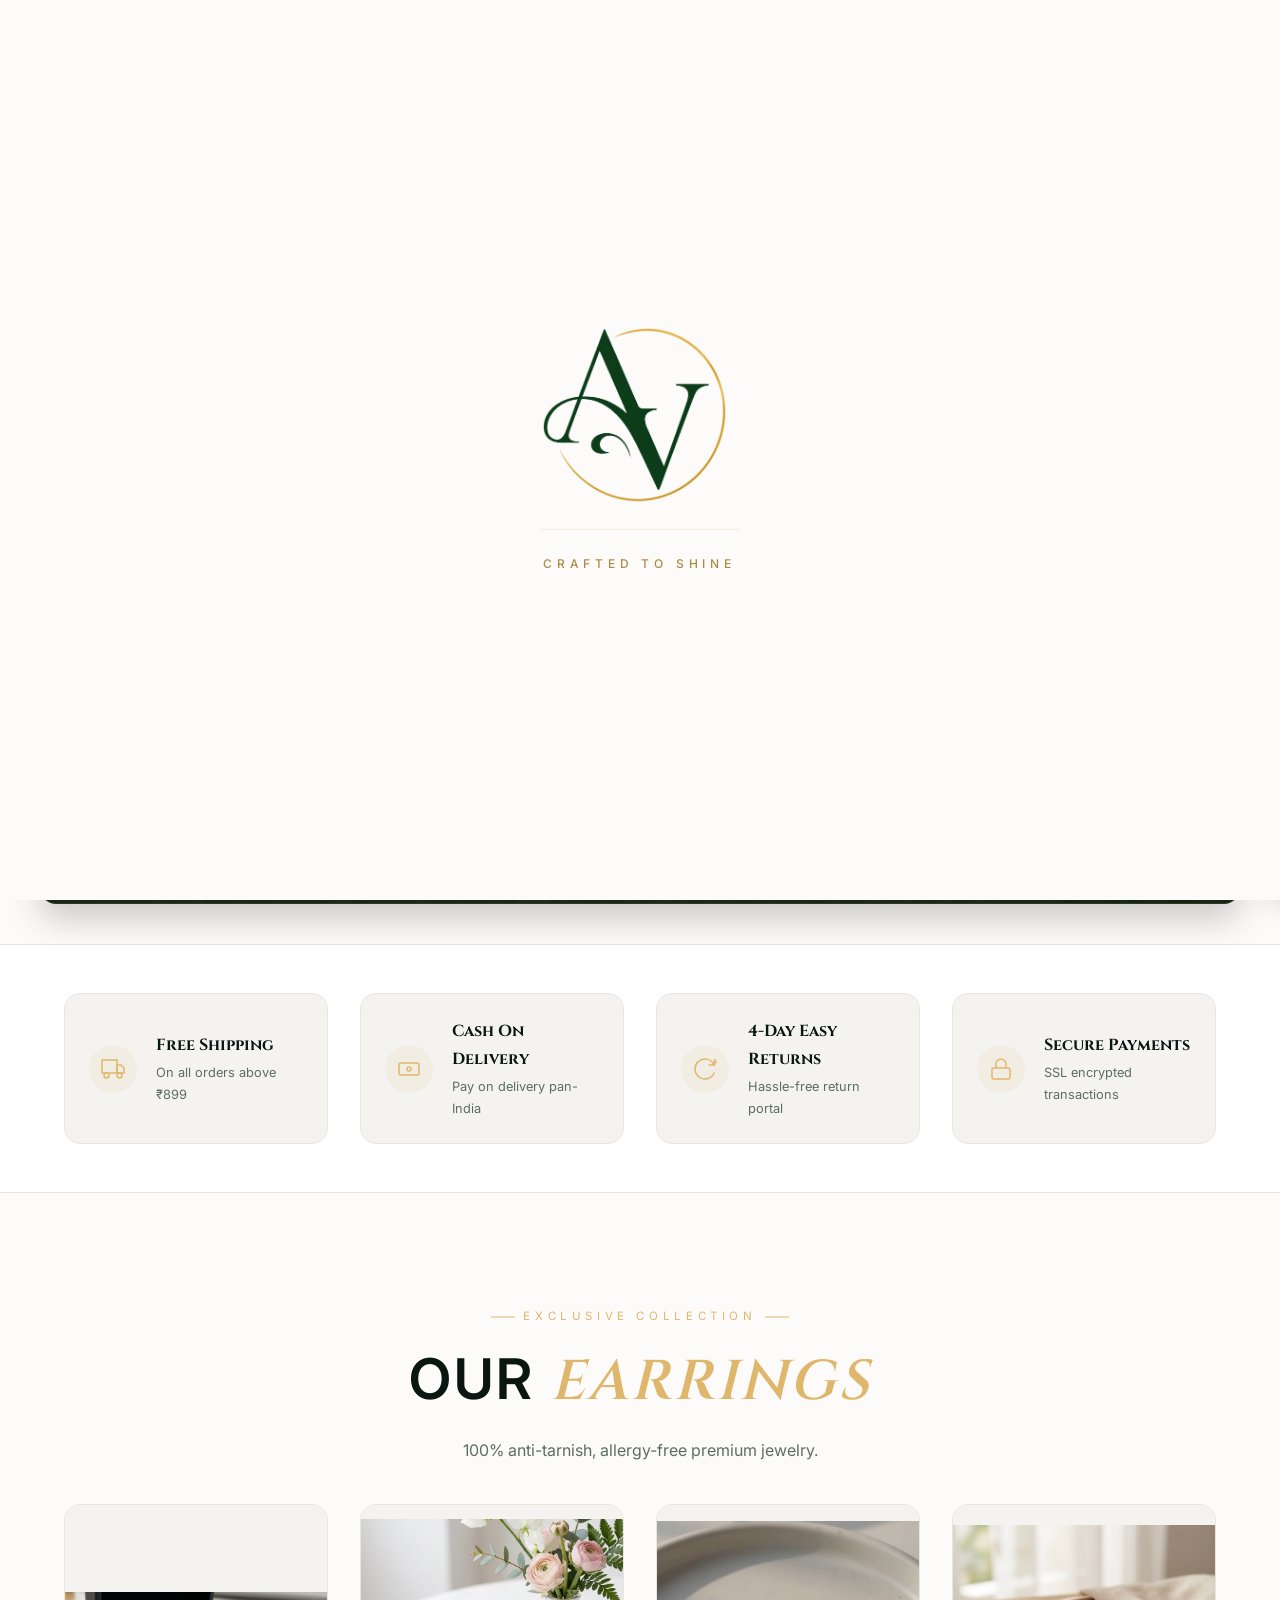
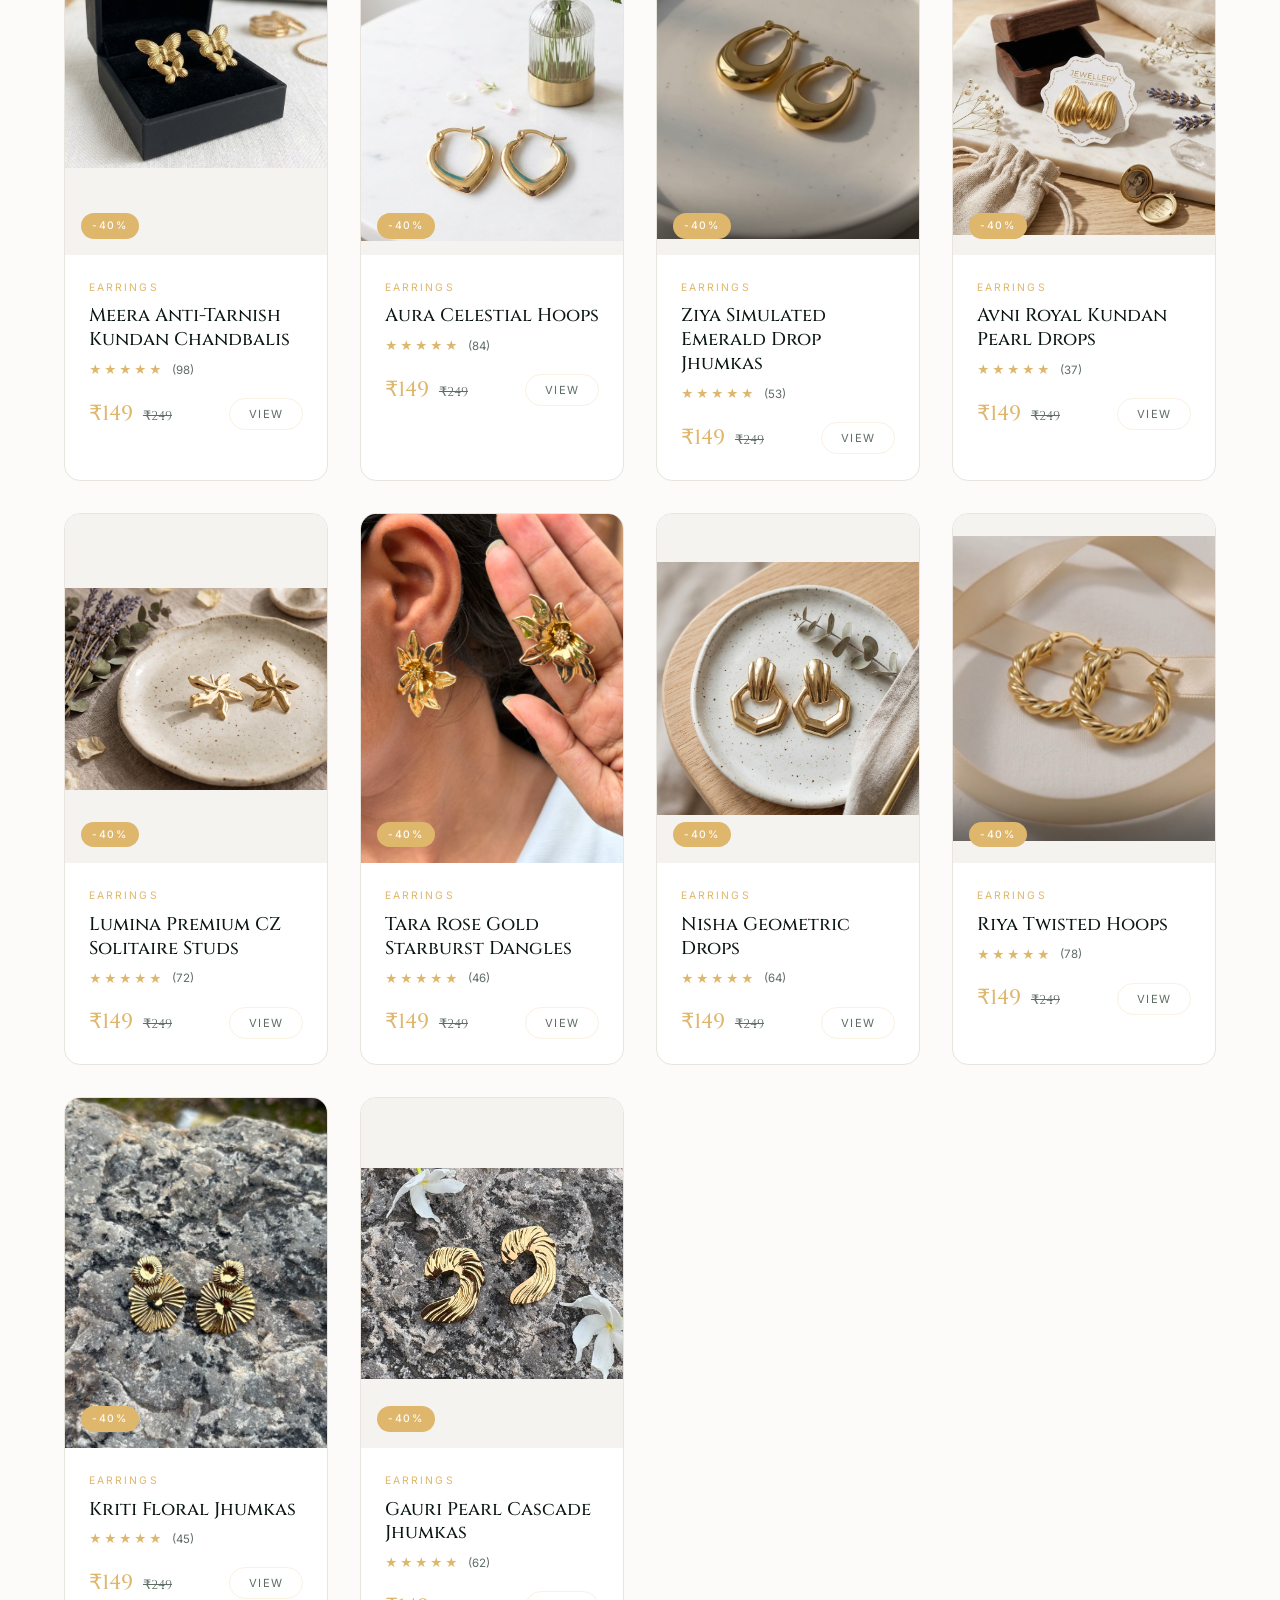
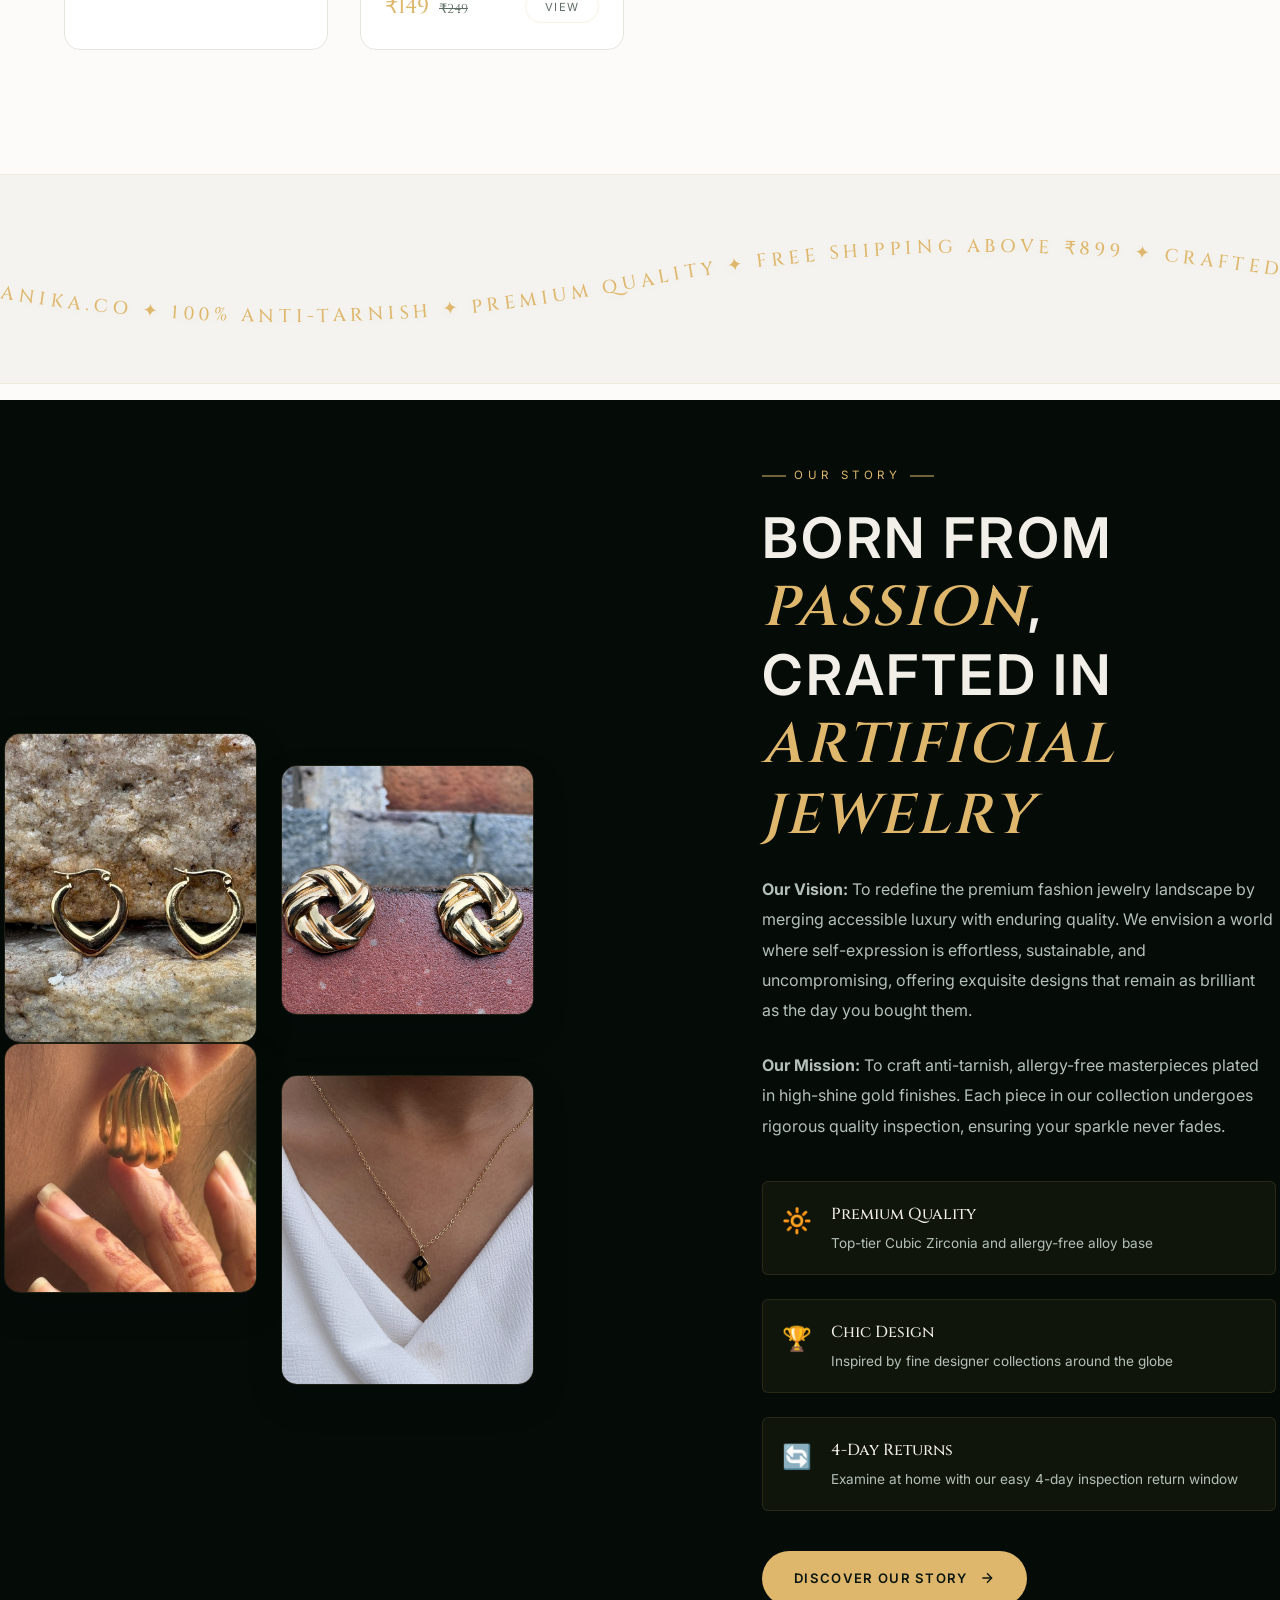
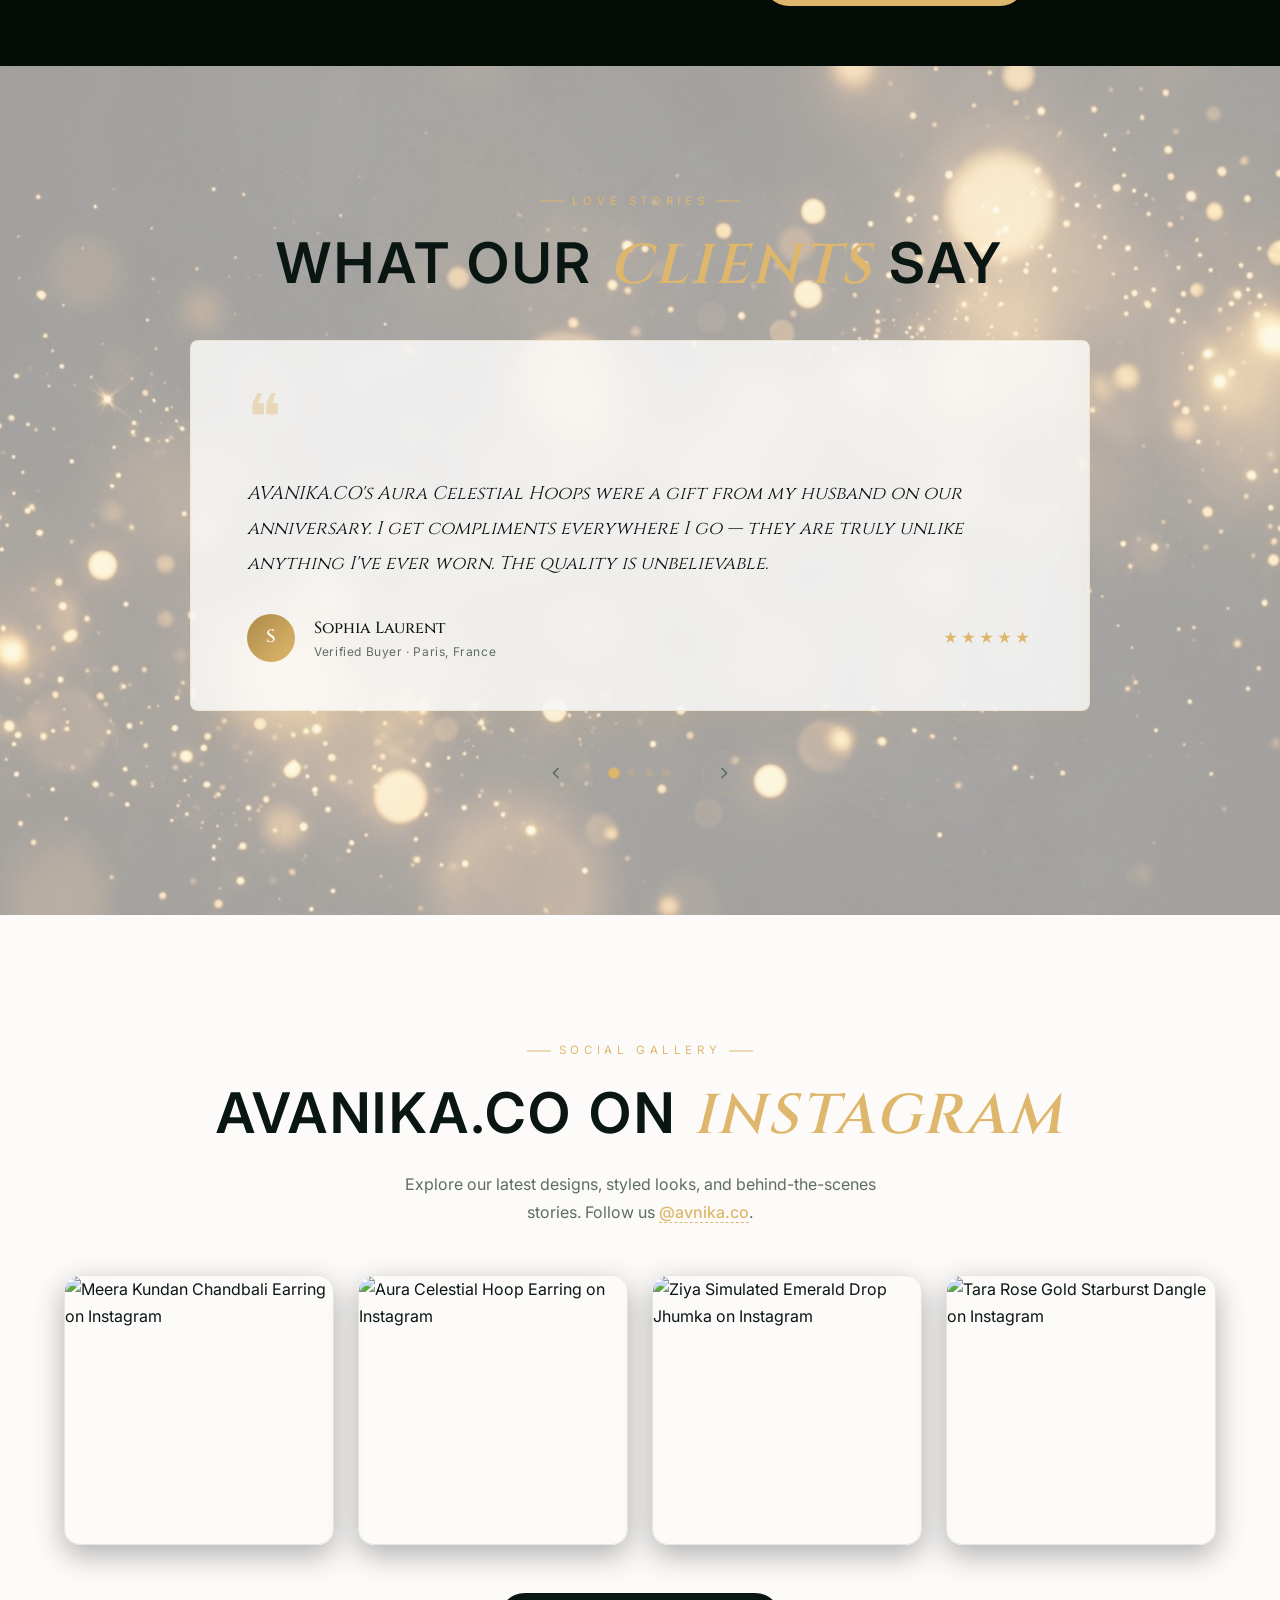
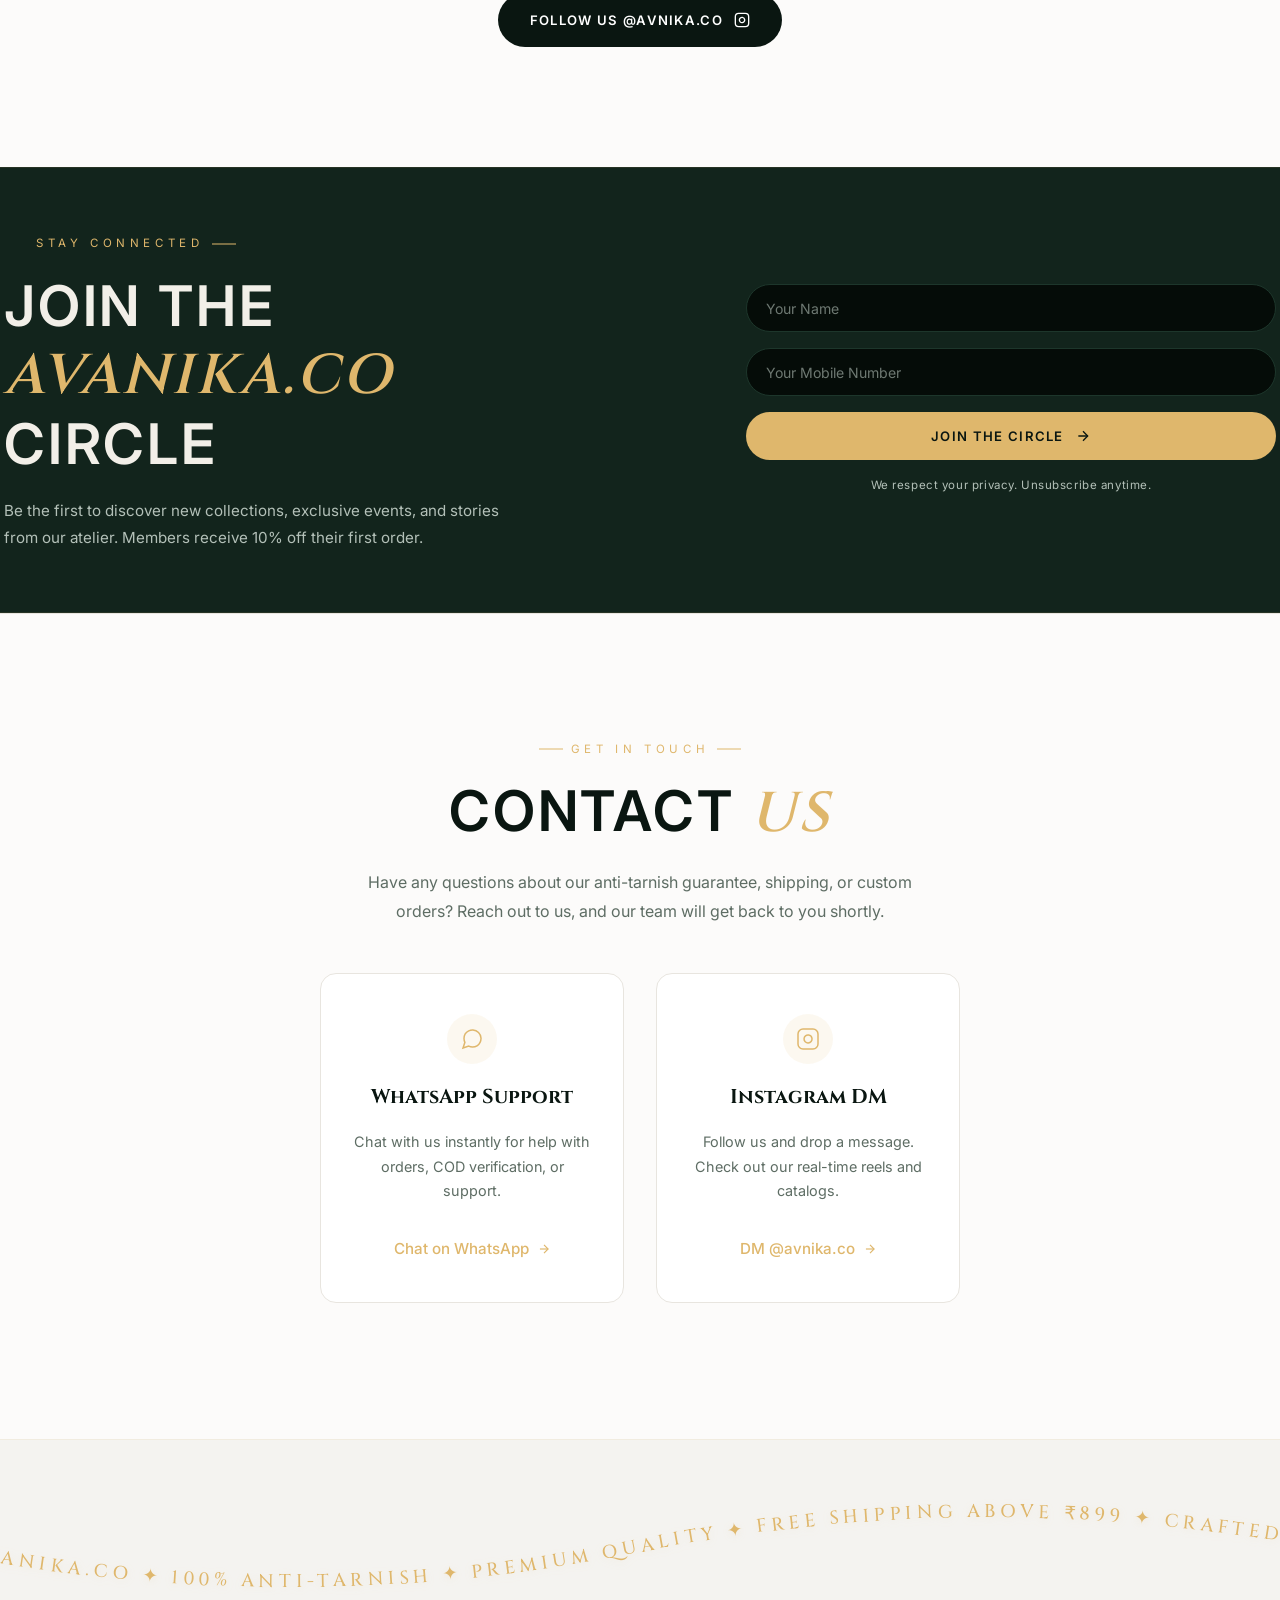
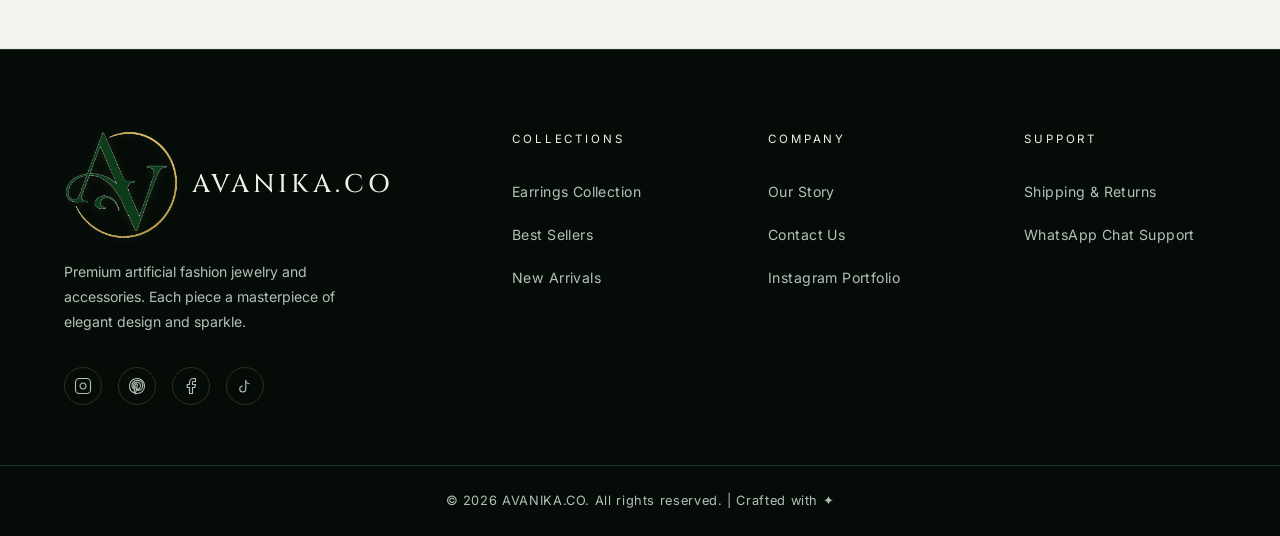
==== index.html @ 123d6306 "design: replace single about craft image and badge with an asymmetric 4-image product gallery" ====
<!DOCTYPE html>
<html lang="en">
<head>
  <meta charset="UTF-8" />
  <meta name="viewport" content="width=device-width, initial-scale=1.0" />
  <title>AVANIKA.CO — Crafted to Shine | Premium Artificial Jewelry & Accessories</title>
  <meta name="description" content="Discover AVANIKA.CO's premium anti-tarnish jewelry collections. Handcrafted earrings, Kundan drops, and celestial hoops." />
  <link rel="canonical" href="http://localhost:3000/index.html" />
  <meta property="og:title" content="AVANIKA.CO — Premium Artificial Jewelry" />
  <meta property="og:description" content="Premium fashion and artificial jewelry for women." />
  <link rel="preconnect" href="https://fonts.googleapis.com" />
  <link rel="preconnect" href="https://fonts.gstatic.com" crossorigin />
  <link href="https://fonts.googleapis.com/css2?family=Cinzel:wght@400;500;600;700&family=Inter:wght@300;400;500;600;700&display=swap" rel="stylesheet" />
  <link rel="stylesheet" href="style.css?v=6" />
  <script type="application/ld+json">
  {
    "@context": "https://schema.org",
    "@type": "Organization",
    "name": "Avanika.co",
    "url": "http://localhost:3000/index.html",
    "logo": "http://localhost:3000/images/logo.png",
    "sameAs": [
      "https://www.instagram.com/avnika.co?igsh=dWdoZHZ0a3UxMzZh&utm_source=qr"
    ]
  }
  </script>
  <script type="application/ld+json">
  {
    "@context": "https://schema.org",
    "@type": "LocalBusiness",
    "name": "Avanika Luxury Atelier",
    "image": "http://localhost:3000/images/logo.png",
    "url": "http://localhost:3000/index.html",
    "telephone": "9876543210",
    "priceRange": "₹₹",
    "address": {
      "@type": "PostalAddress",
      "streetAddress": "Linking Road, Emerald Heights",
      "addressLocality": "Delhi",
      "postalCode": "110001",
      "addressCountry": "IN"
    },
    "openingHoursSpecification": {
      "@type": "OpeningHoursSpecification",
      "dayOfWeek": [
        "Monday",
        "Tuesday",
        "Wednesday",
        "Thursday",
        "Friday",
        "Saturday"
      ],
      "opens": "10:00",
      "closes": "20:00"
    }
  }
  </script>
  <script>
    // Progressive enhancement fallback: Show page if GSAP fails to load (offline/blocked CDN)
    setTimeout(() => {
      if (typeof gsap === 'undefined') {
        document.documentElement.classList.add('no-gsap');
        const loader = document.getElementById('loader');
        if (loader) loader.style.display = 'none';
        document.body.style.overflow = '';
        console.warn('GSAP failed to load. Activating CSS fallback.');
      }
    }, 2000);

    // Safe loader fallback: Force hide loader after 3.5 seconds if it's still visible
    // This handles any JS crashes or failures in external script files gracefully.
    setTimeout(() => {
      const loader = document.getElementById('loader');
      if (loader && loader.style.display !== 'none') {
        document.documentElement.classList.add('no-gsap');
        if (typeof gsap !== 'undefined') {
          gsap.to(loader, {
            opacity: 0,
            pointerEvents: 'none',
            duration: 0.8,
            ease: 'power2.out',
            onComplete: () => {
              loader.style.display = 'none';
              document.body.style.overflow = '';
            }
          });
        } else {
          loader.style.opacity = '0';
          loader.style.pointerEvents = 'none';
          setTimeout(() => {
            loader.style.display = 'none';
            document.body.style.overflow = '';
          }, 800);
        }
      }
    }, 3500);
  </script>
</head>
<body>


  <!-- ===== LOADER ===== -->
  <div class="loader" id="loader">
    <div class="loader-inner">
      <div class="loader-logo" style="margin-bottom: 1.5rem;">
        <img src="images/logo.png" alt="AVANIKA.CO" style="max-height: 180px; width: auto; border-radius: var(--btn-radius);" />
      </div>
      <div class="loader-bar">
        <div class="loader-progress" id="loaderProgress"></div>
      </div>
      <p class="loader-tagline" style="color: var(--gold-dark); font-weight: 500;">Crafted to Shine</p>
    </div>
  </div>

  <!-- ===== NAV ===== -->
  <nav class="navbar" id="navbar">
    <div class="announcement-bar">
      For COD Orders Connect on Instagram <a href="https://www.instagram.com/avnika.co?igsh=dWdoZHZ0a3UxMzZh&utm_source=qr" target="_blank" style="color: #ffffff; text-decoration: underline;">@avnika.co</a>
    </div>
    <div class="nav-container">
      <a href="#" class="nav-logo" style="display: flex; align-items: center; gap: 0.8rem; text-decoration: none;">
        <img src="images/logo.png" alt="AVANIKA.CO" class="nav-logo-img" />
        <span class="nav-logo-text" style="font-family: var(--font-serif); font-size: 1.6rem; font-weight: 500; letter-spacing: 0.15em; color: var(--cream); text-transform: uppercase;">Avanika.co</span>
      </a>
      <ul class="nav-links" id="navLinks">
        <li><a href="#products-section" class="nav-link">Products</a></li>
        <li><a href="#about" class="nav-link">About Us</a></li>
        <li><a href="#contact" class="nav-link">Contact Us</a></li>
        <li class="mobile-only-link">
          <a href="https://www.instagram.com/avnika.co?igsh=dWdoZHZ0a3UxMzZh&utm_source=qr" target="_blank" class="nav-link" style="display: flex; align-items: center; gap: 0.5rem; justify-content: center; color: var(--gold) !important; font-size: 1.5rem;">
            <svg width="24" height="24" viewBox="0 0 24 24" fill="none" stroke="currentColor" stroke-width="1.5"><rect x="2" y="2" width="20" height="20" rx="5"/><path d="M16 11.37A4 4 0 1 1 12.63 8 4 4 0 0 1 16 11.37z"/><line x1="17.5" y1="6.5" x2="17.51" y2="6.5"/></svg>
            Instagram
          </a>
        </li>
      </ul>
      <div class="nav-actions">
        <a href="https://www.instagram.com/avnika.co?igsh=dWdoZHZ0a3UxMzZh&utm_source=qr" target="_blank" class="nav-icon-btn" aria-label="Instagram" style="margin-right: 0.2rem;">
          <svg width="18" height="18" viewBox="0 0 24 24" fill="none" stroke="currentColor" stroke-width="1.5"><rect x="2" y="2" width="20" height="20" rx="5"/><path d="M16 11.37A4 4 0 1 1 12.63 8 4 4 0 0 1 16 11.37z"/><line x1="17.5" y1="6.5" x2="17.51" y2="6.5"/></svg>
        </a>
        <button class="nav-icon-btn" id="searchBtn" aria-label="Search">
          <svg width="18" height="18" viewBox="0 0 24 24" fill="none" stroke="currentColor" stroke-width="1.5"><circle cx="11" cy="11" r="8"/><line x1="21" y1="21" x2="16.65" y2="16.65"/></svg>
        </button>
        <button class="nav-icon-btn" id="wishlistToggleBtn" aria-label="Wishlist" style="position: relative;">
          <span class="wishlist-badge" id="wishlistBadge">0</span>
          <svg width="18" height="18" viewBox="0 0 24 24" fill="none" stroke="currentColor" stroke-width="1.5"><path d="M20.84 4.61a5.5 5.5 0 0 0-7.78 0L12 5.67l-1.06-1.06a5.5 5.5 0 0 0-7.78 7.78l1.06 1.06L12 21.23l7.78-7.78 1.06-1.06a5.5 5.5 0 0 0 0-7.78z"/></svg>
        </button>
        <button class="nav-icon-btn cart-toggle-btn" id="cartToggleBtn" aria-label="Shopping Cart" style="position: relative;">
          <span class="cart-badge" id="cartBadge">0</span>
          <svg width="18" height="18" viewBox="0 0 24 24" fill="none" stroke="currentColor" stroke-width="1.5">
            <path d="M6 2L3 6v14a2 2 0 0 0 2 2h14a2 2 0 0 0 2-2V6l-3-4z"/>
            <line x1="3" y1="6" x2="21" y2="6"/>
            <path d="M16 10a4 4 0 0 1-8 0"/>
          </svg>
        </button>
        <button class="nav-cta" id="navShopNowBtn">Shop Now</button>
        <button class="hamburger" id="hamburger" aria-label="Menu">
          <span></span><span></span><span></span>
        </button>
      </div>
    </div>
  </nav>

  <!-- ===== CATEGORIES SELECTION BAR ===== -->
  <div class="categories-bar top-level-categories">
    <div class="categories-container">
      <div class="categories-scroll" id="categoriesScroll">
        <div class="category-item active" data-category="earrings">
          <div class="category-circle-wrap">
            <div class="category-circle">
              <img src="images/product_earrings.png" alt="Earrings" />
            </div>
          </div>
          <span class="category-name">Earrings</span>
        </div>
        <div class="category-item" data-category="bracelets">
          <div class="category-circle-wrap">
            <div class="category-circle">
              <img src="images/product_bracelet.png" alt="Bracelets" />
            </div>
          </div>
          <span class="category-name">Bracelets</span>
        </div>
        <div class="category-item" data-category="necklace">
          <div class="category-circle-wrap">
            <div class="category-circle">
              <img src="images/model_necklace.png" alt="Necklace" />
            </div>
          </div>
          <span class="category-name">Necklace</span>
        </div>
        <div class="category-item" data-category="rings">
          <div class="category-circle-wrap">
            <div class="category-circle">
              <img src="images/product_ring.png" alt="Rings" />
            </div>
          </div>
          <span class="category-name">Rings</span>
        </div>
      </div>
    </div>
  </div>


  <!-- ===== PROMO BANNER SECTION ===== -->
  <section class="promo-banner-section reveal-up">
    <a href="#newsletterForm" class="promo-banner-link" aria-label="Avanika Mystery Box Upcoming Launch - Stay Tuned">
      <img src="images/mystery_box_banner.png?v=3" alt="Avanika Mystery Box Upcoming Launch" class="promo-banner-img" />
    </a>
  </section>


  <!-- ===== TRUST BADGES SECTION ===== -->
  <section class="trust-badges-section">
    <div class="badges-container">
      <div class="badge-card">
        <div class="badge-icon-wrap">
          <svg width="24" height="24" viewBox="0 0 24 24" fill="none" stroke="currentColor" stroke-width="1.5"><rect x="1" y="3" width="15" height="13"/><polygon points="16 8 20 8 23 11 23 16 16 16 16 8"/><circle cx="5.5" cy="18.5" r="2.5"/><circle cx="18.5" cy="18.5" r="2.5"/></svg>
        </div>
        <div class="badge-content">
          <h4>Free Shipping</h4>
          <p>On all orders above ₹899</p>
        </div>
      </div>
      <div class="badge-card">
        <div class="badge-icon-wrap">
          <svg width="24" height="24" viewBox="0 0 24 24" fill="none" stroke="currentColor" stroke-width="1.5"><rect x="2" y="6" width="20" height="12" rx="2"/><circle cx="12" cy="12" r="2"/><path d="M6 12h.01M18 12h.01"/></svg>
        </div>
        <div class="badge-content">
          <h4>Cash On Delivery</h4>
          <p>Pay on delivery pan-India</p>
        </div>
      </div>
      <div class="badge-card">
        <div class="badge-icon-wrap">
          <svg width="24" height="24" viewBox="0 0 24 24" fill="none" stroke="currentColor" stroke-width="1.5"><path d="M21.5 2v6h-6M21.34 15.57a10 10 0 1 1-.57-8.38l5.67-5.67"/></svg>
        </div>
        <div class="badge-content">
          <h4>4-Day Easy Returns</h4>
          <p>Hassle-free return portal</p>
        </div>
      </div>
      <div class="badge-card">
        <div class="badge-icon-wrap">
          <svg width="24" height="24" viewBox="0 0 24 24" fill="none" stroke="currentColor" stroke-width="1.5"><rect x="3" y="11" width="18" height="11" rx="2" ry="2"/><path d="M7 11V7a5 5 0 0 1 10 0v4"/></svg>
        </div>
        <div class="badge-content">
          <h4>Secure Payments</h4>
          <p>SSL encrypted transactions</p>
        </div>
      </div>
    </div>
  </section>

  <!-- ===== PRODUCTS SECTION ===== -->
  <section class="featured" id="products-section" style="padding-top: 3rem; padding-bottom: 3rem;">
    <div class="section-container">
      <div class="section-header">
        <div class="section-tag reveal-up">Exclusive Collection</div>
        <h2 class="section-title reveal-up">Our <em id="dynamicCategoryName">Earrings</em></h2>
        <p class="section-subtitle reveal-up">100% anti-tarnish, allergy-free premium jewelry.</p>
      </div>

      <div class="products-grid" id="earringsGrid">
        <!-- Earring Card 1 (p1) -->
        <div class="product-card reveal-up" id="p1">
          <div class="product-img-wrap">
            <img src="images/earrings/1/WhatsApp Image 2026-06-15 at 11.04.48 PM (1).jpeg" alt="Meera Anti-Tarnish Kundan Chandbalis" class="product-img" />
            <div class="product-actions">
              <button class="product-btn wishlist" data-id="p1" aria-label="Wishlist">
                <svg width="16" height="16" viewBox="0 0 24 24" fill="none" stroke="currentColor" stroke-width="1.5"><path d="M20.84 4.61a5.5 5.5 0 0 0-7.78 0L12 5.67l-1.06-1.06a5.5 5.5 0 0 0-7.78 7.78l1.06 1.06L12 21.23l7.78-7.78 1.06-1.06a5.5 5.5 0 0 0 0-7.78z"/></svg>
              </button>
            </div>
            <div class="product-badge">-40%</div>
          </div>
          <div class="product-info">
            <span class="product-category">Earrings</span>
            <h3 class="product-name">Meera Anti-Tarnish Kundan Chandbalis</h3>
            <div class="product-rating">
              <span class="stars">★★★★★</span>
              <span class="rating-count">(98)</span>
            </div>
            <div class="product-price-row">
              <span class="product-price">₹149 <span style="font-size:0.8rem; color:var(--cream-muted); text-decoration:line-through; font-weight:normal; margin-left:5px;">₹249</span></span>
              <button class="add-to-cart">View</button>
            </div>
          </div>
        </div>

        <!-- Earring Card 2 (p2) -->
        <div class="product-card reveal-up" id="p2">
          <div class="product-img-wrap">
            <img src="images/earrings/2/WhatsApp Image 2026-06-15 at 11.04.48 PM.jpeg" alt="Aura Celestial Hoops" class="product-img" />
            <div class="product-actions">
              <button class="product-btn wishlist" data-id="p2" aria-label="Wishlist">
                <svg width="16" height="16" viewBox="0 0 24 24" fill="none" stroke="currentColor" stroke-width="1.5"><path d="M20.84 4.61a5.5 5.5 0 0 0-7.78 0L12 5.67l-1.06-1.06a5.5 5.5 0 0 0-7.78 7.78l1.06 1.06L12 21.23l7.78-7.78 1.06-1.06a5.5 5.5 0 0 0 0-7.78z"/></svg>
              </button>
            </div>
            <div class="product-badge">-40%</div>
          </div>
          <div class="product-info">
            <span class="product-category">Earrings</span>
            <h3 class="product-name">Aura Celestial Hoops</h3>
            <div class="product-rating">
              <span class="stars">★★★★★</span>
              <span class="rating-count">(84)</span>
            </div>
            <div class="product-price-row">
              <span class="product-price">₹149 <span style="font-size:0.8rem; color:var(--cream-muted); text-decoration:line-through; font-weight:normal; margin-left:5px;">₹249</span></span>
              <button class="add-to-cart">View</button>
            </div>
          </div>
        </div>

        <!-- Earring Card 3 (p3) -->
        <div class="product-card reveal-up" id="p3">
          <div class="product-img-wrap">
            <img src="images/earrings/3/WhatsApp Image 2026-06-15 at 11.04.51 PM (1).jpeg" alt="Ziya Simulated Emerald Drop Jhumkas" class="product-img" />
            <div class="product-actions">
              <button class="product-btn wishlist" data-id="p3" aria-label="Wishlist">
                <svg width="16" height="16" viewBox="0 0 24 24" fill="none" stroke="currentColor" stroke-width="1.5"><path d="M20.84 4.61a5.5 5.5 0 0 0-7.78 0L12 5.67l-1.06-1.06a5.5 5.5 0 0 0-7.78 7.78l1.06 1.06L12 21.23l7.78-7.78 1.06-1.06a5.5 5.5 0 0 0 0-7.78z"/></svg>
              </button>
            </div>
            <div class="product-badge">-40%</div>
          </div>
          <div class="product-info">
            <span class="product-category">Earrings</span>
            <h3 class="product-name">Ziya Simulated Emerald Drop Jhumkas</h3>
            <div class="product-rating">
              <span class="stars">★★★★★</span>
              <span class="rating-count">(53)</span>
            </div>
            <div class="product-price-row">
              <span class="product-price">₹149 <span style="font-size:0.8rem; color:var(--cream-muted); text-decoration:line-through; font-weight:normal; margin-left:5px;">₹249</span></span>
              <button class="add-to-cart">View</button>
            </div>
          </div>
        </div>

        <!-- Earring Card 4 (p4) -->
        <div class="product-card reveal-up" id="p4">
          <div class="product-img-wrap">
            <img src="images/earrings/4/WhatsApp Image 2026-06-12 at 2.19.55 PM.jpeg" alt="Avni Royal Kundan Pearl Drops" class="product-img" />
            <div class="product-actions">
              <button class="product-btn wishlist" data-id="p4" aria-label="Wishlist">
                <svg width="16" height="16" viewBox="0 0 24 24" fill="none" stroke="currentColor" stroke-width="1.5"><path d="M20.84 4.61a5.5 5.5 0 0 0-7.78 0L12 5.67l-1.06-1.06a5.5 5.5 0 0 0-7.78 7.78l1.06 1.06L12 21.23l7.78-7.78 1.06-1.06a5.5 5.5 0 0 0 0-7.78z"/></svg>
              </button>
            </div>
            <div class="product-badge">-40%</div>
          </div>
          <div class="product-info">
            <span class="product-category">Earrings</span>
            <h3 class="product-name">Avni Royal Kundan Pearl Drops</h3>
            <div class="product-rating">
              <span class="stars">★★★★★</span>
              <span class="rating-count">(37)</span>
            </div>
            <div class="product-price-row">
              <span class="product-price">₹149 <span style="font-size:0.8rem; color:var(--cream-muted); text-decoration:line-through; font-weight:normal; margin-left:5px;">₹249</span></span>
              <button class="add-to-cart">View</button>
            </div>
          </div>
        </div>

        <!-- Earring Card 5 (p5) -->
        <div class="product-card reveal-up" id="p5">
          <div class="product-img-wrap">
            <img src="images/earrings/5/WhatsApp Image 2026-06-15 at 11.04.50 PM.jpeg" alt="Lumina Premium CZ Solitaire Studs" class="product-img" />
            <div class="product-actions">
              <button class="product-btn wishlist" data-id="p5" aria-label="Wishlist">
                <svg width="16" height="16" viewBox="0 0 24 24" fill="none" stroke="currentColor" stroke-width="1.5"><path d="M20.84 4.61a5.5 5.5 0 0 0-7.78 0L12 5.67l-1.06-1.06a5.5 5.5 0 0 0-7.78 7.78l1.06 1.06L12 21.23l7.78-7.78 1.06-1.06a5.5 5.5 0 0 0 0-7.78z"/></svg>
              </button>
            </div>
            <div class="product-badge">-40%</div>
          </div>
          <div class="product-info">
            <span class="product-category">Earrings</span>
            <h3 class="product-name">Lumina Premium CZ Solitaire Studs</h3>
            <div class="product-rating">
              <span class="stars">★★★★★</span>
              <span class="rating-count">(72)</span>
            </div>
            <div class="product-price-row">
              <span class="product-price">₹149 <span style="font-size:0.8rem; color:var(--cream-muted); text-decoration:line-through; font-weight:normal; margin-left:5px;">₹249</span></span>
              <button class="add-to-cart">View</button>
            </div>
          </div>
        </div>

        <!-- Earring Card 6 (p6) -->
        <div class="product-card reveal-up" id="p6">
          <div class="product-img-wrap">
            <img src="images/earrings/6/WhatsApp Image 2026-08-04 at 7.27.54 PM.jpeg" alt="Tara Rose Gold Starburst Dangles" class="product-img" />
            <div class="product-actions">
              <button class="product-btn wishlist" data-id="p6" aria-label="Wishlist">
                <svg width="16" height="16" viewBox="0 0 24 24" fill="none" stroke="currentColor" stroke-width="1.5"><path d="M20.84 4.61a5.5 5.5 0 0 0-7.78 0L12 5.67l-1.06-1.06a5.5 5.5 0 0 0-7.78 7.78l1.06 1.06L12 21.23l7.78-7.78 1.06-1.06a5.5 5.5 0 0 0 0-7.78z"/></svg>
              </button>
            </div>
            <div class="product-badge">-40%</div>
          </div>
          <div class="product-info">
            <span class="product-category">Earrings</span>
            <h3 class="product-name">Tara Rose Gold Starburst Dangles</h3>
            <div class="product-rating">
              <span class="stars">★★★★★</span>
              <span class="rating-count">(46)</span>
            </div>
            <div class="product-price-row">
              <span class="product-price">₹149 <span style="font-size:0.8rem; color:var(--cream-muted); text-decoration:line-through; font-weight:normal; margin-left:5px;">₹249</span></span>
              <button class="add-to-cart">View</button>
            </div>
          </div>
        </div>

        <!-- Earring Card 7 (p7) -->
        <div class="product-card reveal-up" id="p7">
          <div class="product-img-wrap">
            <img src="images/earrings/7/WhatsApp Image 2026-06-15 at 11.04.48 PM (2).jpeg" alt="Nisha Geometric Drops" class="product-img" />
            <div class="product-actions">
              <button class="product-btn wishlist" data-id="p7" aria-label="Wishlist">
                <svg width="16" height="16" viewBox="0 0 24 24" fill="none" stroke="currentColor" stroke-width="1.5"><path d="M20.84 4.61a5.5 5.5 0 0 0-7.78 0L12 5.67l-1.06-1.06a5.5 5.5 0 0 0-7.78 7.78l1.06 1.06L12 21.23l7.78-7.78 1.06-1.06a5.5 5.5 0 0 0 0-7.78z"/></svg>
              </button>
            </div>
            <div class="product-badge">-40%</div>
          </div>
          <div class="product-info">
            <span class="product-category">Earrings</span>
            <h3 class="product-name">Nisha Geometric Drops</h3>
            <div class="product-rating">
              <span class="stars">★★★★★</span>
              <span class="rating-count">(64)</span>
            </div>
            <div class="product-price-row">
              <span class="product-price">₹149 <span style="font-size:0.8rem; color:var(--cream-muted); text-decoration:line-through; font-weight:normal; margin-left:5px;">₹249</span></span>
              <button class="add-to-cart">View</button>
            </div>
          </div>
        </div>

        <!-- Earring Card 8 (p8) -->
        <div class="product-card reveal-up" id="p8">
          <div class="product-img-wrap">
            <img src="images/earrings/8/WhatsApp Image 2026-06-15 at 11.04.51 PM.jpeg" alt="Riya Twisted Hoops" class="product-img" />
            <div class="product-actions">
              <button class="product-btn wishlist" data-id="p8" aria-label="Wishlist">
                <svg width="16" height="16" viewBox="0 0 24 24" fill="none" stroke="currentColor" stroke-width="1.5"><path d="M20.84 4.61a5.5 5.5 0 0 0-7.78 0L12 5.67l-1.06-1.06a5.5 5.5 0 0 0-7.78 7.78l1.06 1.06L12 21.23l7.78-7.78 1.06-1.06a5.5 5.5 0 0 0 0-7.78z"/></svg>
              </button>
            </div>
            <div class="product-badge">-40%</div>
          </div>
          <div class="product-info">
            <span class="product-category">Earrings</span>
            <h3 class="product-name">Riya Twisted Hoops</h3>
            <div class="product-rating">
              <span class="stars">★★★★★</span>
              <span class="rating-count">(78)</span>
            </div>
            <div class="product-price-row">
              <span class="product-price">₹149 <span style="font-size:0.8rem; color:var(--cream-muted); text-decoration:line-through; font-weight:normal; margin-left:5px;">₹249</span></span>
              <button class="add-to-cart">View</button>
            </div>
          </div>
        </div>

        <!-- Earring Card 9 (p9) -->
        <div class="product-card reveal-up" id="p9">
          <div class="product-img-wrap">
            <img src="images/earrings/9/WhatsApp Image 2026-08-04 at 7.31.27 PM.jpeg" alt="Kriti Floral Jhumkas" class="product-img" />
            <div class="product-actions">
              <button class="product-btn wishlist" data-id="p9" aria-label="Wishlist">
                <svg width="16" height="16" viewBox="0 0 24 24" fill="none" stroke="currentColor" stroke-width="1.5"><path d="M20.84 4.61a5.5 5.5 0 0 0-7.78 0L12 5.67l-1.06-1.06a5.5 5.5 0 0 0-7.78 7.78l1.06 1.06L12 21.23l7.78-7.78 1.06-1.06a5.5 5.5 0 0 0 0-7.78z"/></svg>
              </button>
            </div>
            <div class="product-badge">-40%</div>
          </div>
          <div class="product-info">
            <span class="product-category">Earrings</span>
            <h3 class="product-name">Kriti Floral Jhumkas</h3>
            <div class="product-rating">
              <span class="stars">★★★★★</span>
              <span class="rating-count">(45)</span>
            </div>
            <div class="product-price-row">
              <span class="product-price">₹149 <span style="font-size:0.8rem; color:var(--cream-muted); text-decoration:line-through; font-weight:normal; margin-left:5px;">₹249</span></span>
              <button class="add-to-cart">View</button>
            </div>
          </div>
        </div>

        <!-- Earring Card 10 (p10) -->
        <div class="product-card reveal-up" id="p10">
          <div class="product-img-wrap">
            <img src="images/earrings/10/WhatsApp Image 2026-08-04 at 7.33.56 PM.jpeg" alt="Gauri Pearl Cascade Jhumkas" class="product-img" />
            <div class="product-actions">
              <button class="product-btn wishlist" data-id="p10" aria-label="Wishlist">
                <svg width="16" height="16" viewBox="0 0 24 24" fill="none" stroke="currentColor" stroke-width="1.5"><path d="M20.84 4.61a5.5 5.5 0 0 0-7.78 0L12 5.67l-1.06-1.06a5.5 5.5 0 0 0-7.78 7.78l1.06 1.06L12 21.23l7.78-7.78 1.06-1.06a5.5 5.5 0 0 0 0-7.78z"/></svg>
              </button>
            </div>
            <div class="product-badge">-40%</div>
          </div>
          <div class="product-info">
            <span class="product-category">Earrings</span>
            <h3 class="product-name">Gauri Pearl Cascade Jhumkas</h3>
            <div class="product-rating">
              <span class="stars">★★★★★</span>
              <span class="rating-count">(62)</span>
            </div>
            <div class="product-price-row">
              <span class="product-price">₹149 <span style="font-size:0.8rem; color:var(--cream-muted); text-decoration:line-through; font-weight:normal; margin-left:5px;">₹249</span></span>
              <button class="add-to-cart">View</button>
            </div>
          </div>
        </div>
      </div>

      <!-- ===== COMING SOON PLACEHOLDER ===== -->
      <div class="coming-soon-container" id="comingSoonContainer" style="display: none; text-align: center; padding: 5rem 2rem; background: var(--black-2); border-radius: var(--other-radius); border: 1px solid var(--black-4); margin-top: 2rem;">
        <div class="cs-icon" style="font-size: 4rem; margin-bottom: 1.5rem;">✨</div>
        <h3 class="cs-title" id="comingSoonTitle" style="font-family: var(--font-serif); font-size: 2rem; color: var(--gold); margin-bottom: 1rem; letter-spacing: 0.1em; text-transform: uppercase;">Collection Coming Soon</h3>
        <p class="cs-desc" style="color: var(--cream-muted); max-width: 500px; margin: 0 auto 2.5rem; font-size: 1rem; line-height: 1.6;">Our team is crafting beautiful, anti-tarnish jewelry for this collection. Enter your details below to get notified early and secure a launch discount.</p>
        <form class="cs-notify-form" id="csNotifyForm" style="display: flex; gap: 0.8rem; max-width: 480px; margin: 0 auto; flex-wrap: wrap; justify-content: center;">
          <input type="email" id="csEmailInput" placeholder="Your Email Address" required style="flex: 1; min-width: 240px; padding: 0.8rem 1.5rem; border-radius: var(--btn-radius); background: var(--black-1); border: 1px solid var(--black-4); color: var(--cream); font-family: var(--font-sans); outline: none; font-size: 0.9rem;" />
          <button type="submit" class="btn-primary" style="padding: 0.8rem 2rem;">Notify Me</button>
        </form>
        <p class="cs-notify-success" id="csNotifySuccess" style="display: none; color: #2a9d8f; font-weight: 500; font-size: 0.95rem; margin-top: 1rem;">✦ Thank you! You're on the VIP list.</p>
      </div>
    </div>
  </section>

  <!-- ===== CURVED LOOP MARQUEE ===== -->
  <div class="curved-marquee-container" style="background: var(--black-1); padding: 2rem 0 1rem; overflow: hidden; position: relative; display: flex; align-items: center; justify-content: center; border-top: 1px solid rgba(223, 183, 108, 0.12); border-bottom: 1px solid rgba(223, 183, 108, 0.12); margin: 1rem 0;">
    <svg class="curved-marquee-svg" width="100%" height="160" viewBox="0 0 1000 160" fill="none" xmlns="http://www.w3.org/2000/svg" style="width: 100%; overflow: visible;">
      <path id="textCurve" d="M -200,80 Q 150,150 500,80 T 1200,80" style="fill: none; stroke: none;" />
      <text fill="var(--gold)" style="font-family: var(--font-serif); font-size: 1.15rem; letter-spacing: 0.25em; text-transform: uppercase; font-weight: 500; filter: drop-shadow(0 2px 4px rgba(223, 183, 108, 0.15));">
        <textPath id="marqueeTextPath" class="marquee-text-path" href="#textCurve" startOffset="0%">
          ✦ AVANIKA.CO ✦ 100% ANTI-TARNISH ✦ PREMIUM QUALITY ✦ FREE SHIPPING ABOVE ₹899 ✦ CRAFTED TO SHINE ✦ AVANIKA.CO ✦ 100% ANTI-TARNISH ✦ PREMIUM QUALITY ✦ FREE SHIPPING ABOVE ₹899 ✦ CRAFTED TO SHINE ✦ AVANIKA.CO ✦ 100% ANTI-TARNISH ✦ PREMIUM QUALITY ✦ FREE SHIPPING ABOVE ₹899 ✦ CRAFTED TO SHINE ✦
        </textPath>
      </text>
    </svg>
  </div>

  <!-- ===== CRAFT / ABOUT SECTION ===== -->
  <section class="craft theme-dark" id="about">
    <div class="craft-container">
      <div class="craft-left reveal-left">
        <div class="craft-gallery">
          <div class="gallery-item item-1">
            <img src="images/about_gallery_1.jpg" alt="Avanika Premium Heart-shaped Gold Hoop Earrings" />
          </div>
          <div class="gallery-item item-2">
            <img src="images/about_gallery_2.jpg" alt="Avanika Elegant Twisted Gold Studs" />
          </div>
          <div class="gallery-item item-3">
            <img src="images/about_gallery_3.jpg" alt="Avanika Shell-shaped Gold Stud Earrings close-up" />
          </div>
          <div class="gallery-item item-4">
            <img src="images/about_gallery_4.jpg" alt="Avanika Exquisite Gold Pendant Necklace close-up" />
          </div>
        </div>
      </div>

      <div class="craft-right reveal-right">
        <div class="section-tag">Our Story</div>
        <h2 class="section-title">Born from <em>Passion</em>,<br>Crafted in <em>Artificial Jewelry</em></h2>
        <p class="craft-desc">
          <strong>Our Vision:</strong> To redefine the premium fashion jewelry landscape by merging accessible luxury with enduring quality. We envision a world where self-expression is effortless, sustainable, and uncompromising, offering exquisite designs that remain as brilliant as the day you bought them.
        </p>
        <p class="craft-desc">
          <strong>Our Mission:</strong> To craft anti-tarnish, allergy-free masterpieces plated in high-shine gold finishes. Each piece in our collection undergoes rigorous quality inspection, ensuring your sparkle never fades.
        </p>

        <div class="craft-pillars">
          <div class="pillar">
            <div class="pillar-icon">🔆</div>
            <div class="pillar-text">
              <h4>Premium Quality</h4>
              <p>Top-tier Cubic Zirconia and allergy-free alloy base</p>
            </div>
          </div>
          <div class="pillar">
            <div class="pillar-icon">🏆</div>
            <div class="pillar-text">
              <h4>Chic Design</h4>
              <p>Inspired by fine designer collections around the globe</p>
            </div>
          </div>
          <div class="pillar">
            <div class="pillar-icon">🔄</div>
            <div class="pillar-text">
              <h4>4-Day Returns</h4>
              <p>Examine at home with our easy 4-day inspection return window</p>
            </div>
          </div>
        </div>

        <a href="#" class="btn-primary">
          <span>Discover Our Story</span>
          <svg width="16" height="16" viewBox="0 0 24 24" fill="none" stroke="currentColor" stroke-width="2"><line x1="5" y1="12" x2="19" y2="12"/><polyline points="12 5 19 12 12 19"/></svg>
        </a>
      </div>
    </div>
  </section>

  <!-- ===== TESTIMONIALS ===== -->
  <section class="testimonials" id="testimonials">
    <div class="testimonials-bg">
      <img src="images/testimonial_bg.png" alt="Background" class="testi-bg-img" />
      <div class="testi-overlay"></div>
    </div>

    <div class="section-container">
      <div class="section-header">
        <div class="section-tag reveal-up">Love Stories</div>
        <h2 class="section-title reveal-up delay-1">What Our <em>Clients</em> Say</h2>
      </div>

      <div class="testimonials-slider" id="testiSlider">
        <div class="testi-track" id="testiTrack">
          <div class="testi-card">
            <div class="testi-quote">❝</div>
            <p class="testi-text">AVANIKA.CO's Aura Celestial Hoops were a gift from my husband on our anniversary. I get compliments everywhere I go — they are truly unlike anything I've ever worn. The quality is unbelievable.</p>
            <div class="testi-author">
              <div class="testi-avatar">S</div>
              <div>
                <span class="testi-name">Sophia Laurent</span>
                <span class="testi-role">Verified Buyer · Paris, France</span>
              </div>
              <div class="testi-stars">★★★★★</div>
            </div>
          </div>

          <div class="testi-card">
            <div class="testi-quote">❝</div>
            <p class="testi-text">I ordered the Lumina Premium CZ Solitaire Studs as a gift and she cried with joy. The packaging alone felt like opening a treasure chest. AVANIKA.CO is magic.</p>
            <div class="testi-author">
              <div class="testi-avatar">A</div>
              <div>
                <span class="testi-name">Amara Osei</span>
                <span class="testi-role">Verified Buyer · London, UK</span>
              </div>
              <div class="testi-stars">★★★★★</div>
            </div>
          </div>

          <div class="testi-card">
            <div class="testi-quote">❝</div>
            <p class="testi-text">The pearl drop earrings are my most prized possession. The craftsmanship is extraordinary — you can truly feel the love put into each piece. I'll be a AVANIKA.CO customer forever.</p>
            <div class="testi-author">
              <div class="testi-avatar">M</div>
              <div>
                <span class="testi-name">Mia Chen</span>
                <span class="testi-role">Verified Buyer · New York, USA</span>
              </div>
              <div class="testi-stars">★★★★★</div>
            </div>
          </div>

          <div class="testi-card">
            <div class="testi-quote">❝</div>
            <p class="testi-text">Buying AVANIKA.CO jewelry felt like a ceremony. The attention to detail, the customer service, the unboxing — everything is elevated to a luxury experience I'll never forget.</p>
            <div class="testi-author">
              <div class="testi-avatar">R</div>
              <div>
                <span class="testi-name">Riya Sharma</span>
                <span class="testi-role">Verified Buyer · Mumbai, India</span>
              </div>
              <div class="testi-stars">★★★★★</div>
            </div>
          </div>
        </div>

        <div class="testi-controls">
          <button class="testi-btn" id="testiPrev" aria-label="Previous">
            <svg width="20" height="20" viewBox="0 0 24 24" fill="none" stroke="currentColor" stroke-width="2"><polyline points="15 18 9 12 15 6"/></svg>
          </button>
          <div class="testi-dots" id="testiDots">
            <button class="testi-dot active"></button>
            <button class="testi-dot"></button>
            <button class="testi-dot"></button>
            <button class="testi-dot"></button>
          </div>
          <button class="testi-btn" id="testiNext" aria-label="Next">
            <svg width="20" height="20" viewBox="0 0 24 24" fill="none" stroke="currentColor" stroke-width="2"><polyline points="9 18 15 12 9 6"/></svg>
          </button>
        </div>
      </div>
    </div>
  </section>

  <!-- ===== INSTAGRAM SECTION ===== -->
  <section class="instagram" id="instagram">
    <div class="section-container">
      <div class="section-header center">
        <div class="section-tag reveal-up">Social Gallery</div>
        <h2 class="section-title reveal-up delay-1">Avanika.co on <em>Instagram</em></h2>
        <p class="section-subtitle reveal-up delay-2">Explore our latest designs, styled looks, and behind-the-scenes stories. Follow us <a href="https://www.instagram.com/avnika.co?igsh=dWdoZHZ0a3UxMzZh&utm_source=qr" target="_blank" class="instagram-username">@avnika.co</a>.</p>
      </div>

      <div class="instagram-grid reveal-up delay-3">
        <a href="https://www.instagram.com/avnika.co?igsh=dWdoZHZ0a3UxMzZh&utm_source=qr" target="_blank" class="instagram-card">
          <img src="images/earrings/1/WhatsApp Image 2026-06-11 at 9.13.35 PM.jpeg" alt="Meera Kundan Chandbali Earring on Instagram" class="instagram-img" />
          <div class="instagram-overlay">
            <div class="instagram-meta">
              <span class="instagram-icon">
                <svg width="24" height="24" viewBox="0 0 24 24" fill="none" stroke="currentColor" stroke-width="1.5"><rect x="2" y="2" width="20" height="20" rx="5"/><path d="M16 11.37A4 4 0 1 1 12.63 8 4 4 0 0 1 16 11.37z"/><line x1="17.5" y1="6.5" x2="17.51" y2="6.5"/></svg>
              </span>
              <span class="instagram-likes">❤️ 412</span>
              <span class="instagram-comments">💬 28</span>
            </div>
          </div>
        </a>

        <a href="https://www.instagram.com/avnika.co?igsh=dWdoZHZ0a3UxMzZh&utm_source=qr" target="_blank" class="instagram-card">
          <img src="images/earrings/2/WhatsApp Image 2026-06-12 at 10.42.03 AM.jpeg" alt="Aura Celestial Hoop Earring on Instagram" class="instagram-img" />
          <div class="instagram-overlay">
            <div class="instagram-meta">
              <span class="instagram-icon">
                <svg width="24" height="24" viewBox="0 0 24 24" fill="none" stroke="currentColor" stroke-width="1.5"><rect x="2" y="2" width="20" height="20" rx="5"/><path d="M16 11.37A4 4 0 1 1 12.63 8 4 4 0 0 1 16 11.37z"/><line x1="17.5" y1="6.5" x2="17.51" y2="6.5"/></svg>
              </span>
              <span class="instagram-likes">❤️ 389</span>
              <span class="instagram-comments">💬 19</span>
            </div>
          </div>
        </a>

        <a href="https://www.instagram.com/avnika.co?igsh=dWdoZHZ0a3UxMzZh&utm_source=qr" target="_blank" class="instagram-card">
          <img src="images/earrings/3/WhatsApp Image 2026-06-12 at 10.52.55 AM.jpeg" alt="Ziya Simulated Emerald Drop Jhumka on Instagram" class="instagram-img" />
          <div class="instagram-overlay">
            <div class="instagram-meta">
              <span class="instagram-icon">
                <svg width="24" height="24" viewBox="0 0 24 24" fill="none" stroke="currentColor" stroke-width="1.5"><rect x="2" y="2" width="20" height="20" rx="5"/><path d="M16 11.37A4 4 0 1 1 12.63 8 4 4 0 0 1 16 11.37z"/><line x1="17.5" y1="6.5" x2="17.51" y2="6.5"/></svg>
              </span>
              <span class="instagram-likes">❤️ 528</span>
              <span class="instagram-comments">💬 42</span>
            </div>
          </div>
        </a>

        <a href="https://www.instagram.com/avnika.co?igsh=dWdoZHZ0a3UxMzZh&utm_source=qr" target="_blank" class="instagram-card">
          <img src="images/earrings/6/WhatsApp Image 2026-06-12 at 3.18.11 PM.jpeg" alt="Tara Rose Gold Starburst Dangle on Instagram" class="instagram-img" />
          <div class="instagram-overlay">
            <div class="instagram-meta">
              <span class="instagram-icon">
                <svg width="24" height="24" viewBox="0 0 24 24" fill="none" stroke="currentColor" stroke-width="1.5"><rect x="2" y="2" width="20" height="20" rx="5"/><path d="M16 11.37A4 4 0 1 1 12.63 8 4 4 0 0 1 16 11.37z"/><line x1="17.5" y1="6.5" x2="17.51" y2="6.5"/></svg>
              </span>
              <span class="instagram-likes">❤️ 612</span>
              <span class="instagram-comments">💬 57</span>
            </div>
          </div>
        </a>
      </div>

      <div class="instagram-actions center reveal-up delay-4" style="margin-top: 3rem; display: flex; justify-content: center;">
        <a href="https://www.instagram.com/avnika.co?igsh=dWdoZHZ0a3UxMzZh&utm_source=qr" target="_blank" class="btn-primary">
          <span>Follow Us @avnika.co</span>
          <svg width="16" height="16" viewBox="0 0 24 24" fill="none" stroke="currentColor" stroke-width="2"><rect x="2" y="2" width="20" height="20" rx="5"/><path d="M16 11.37A4 4 0 1 1 12.63 8 4 4 0 0 1 16 11.37z"/><line x1="17.5" y1="6.5" x2="17.51" y2="6.5"/></svg>
        </a>
      </div>
    </div>
  </section>

  <!-- ===== NEWSLETTER SECTION ===== -->
  <section class="newsletter theme-dark">
    <div class="newsletter-container">
      <div class="newsletter-left reveal-left">
        <div class="section-tag">Stay Connected</div>
        <h2 class="section-title">Join the <em>AVANIKA.CO</em> Circle</h2>
        <p>Be the first to discover new collections, exclusive events, and stories from our atelier. Members receive 10% off their first order.</p>
      </div>
      <div class="newsletter-right reveal-right">
        <form class="newsletter-form" id="newsletterForm">
          <div class="form-group">
            <input type="text" id="nameInput" placeholder="Your Name" class="form-input" />
          </div>
          <div class="form-group">
            <input type="tel" id="mobileInput" placeholder="Your Mobile Number" class="form-input" required pattern="[0-9]{10}" title="Please enter a valid 10-digit mobile number" />
          </div>
          <button type="submit" class="btn-primary full-width">
            <span>Join the Circle</span>
            <svg width="16" height="16" viewBox="0 0 24 24" fill="none" stroke="currentColor" stroke-width="2"><line x1="5" y1="12" x2="19" y2="12"/><polyline points="12 5 19 12 12 19"/></svg>
          </button>
          <p class="form-privacy">We respect your privacy. Unsubscribe anytime.</p>
        </form>
      </div>
    </div>
  </section>

  <!-- ===== CONTACT US SECTION ===== -->
  <section class="contact-section" id="contact" style="padding: var(--section-pad) 0; border-top: 1px solid var(--black-4);">
    <div class="section-container" style="max-width: 800px; margin: 0 auto; text-align: center;">
      <div class="section-header">
        <div class="section-tag reveal-up">Get in Touch</div>
        <h2 class="section-title reveal-up">Contact <em>Us</em></h2>
        <p class="section-subtitle reveal-up" style="max-width: 600px; margin: 0 auto;">Have any questions about our anti-tarnish guarantee, shipping, or custom orders? Reach out to us, and our team will get back to you shortly.</p>
      </div>

      <div class="contact-methods" style="display: flex; gap: 2rem; justify-content: center; margin-top: 3rem; flex-wrap: wrap; padding: 0 1rem;">
        <a href="https://wa.me/919315125305?text=Hi!%20I%27m%20interested%20in%20anvika.co%27s%20jewelry%20collections." target="_blank" class="contact-card-btn" style="flex: 1; min-width: 260px; padding: 2.5rem 2rem; background: var(--black-2); border: 1px solid var(--black-4); border-radius: var(--other-radius); display: flex; flex-direction: column; align-items: center; gap: 1rem; transition: var(--transition);">
          <div class="contact-icon-wrap" style="width: 50px; height: 50px; border-radius: 50%; background: rgba(223, 183, 108, 0.1); display: flex; align-items: center; justify-content: center; color: var(--gold);">
            <svg width="24" height="24" viewBox="0 0 24 24" fill="none" stroke="currentColor" stroke-width="1.5"><path d="M21 11.5a8.38 8.38 0 0 1-.9 3.8 8.5 8.5 0 0 1-7.6 4.7 8.38 8.38 0 0 1-3.8-.9L3 21l1.9-5.7a8.38 8.38 0 0 1-.9-3.8 8.5 8.5 0 0 1 4.7-7.6 8.38 8.38 0 0 1 3.8-.9h.5a8.48 8.48 0 0 1 8 8v.5z"/></svg>
          </div>
          <h4 style="font-family: var(--font-serif); font-size: 1.25rem; color: var(--cream);">WhatsApp Support</h4>
          <p style="color: var(--cream-muted); font-size: 0.9rem; margin-bottom: 0.5rem;">Chat with us instantly for help with orders, COD verification, or support.</p>
          <span style="color: var(--gold); font-size: 0.95rem; font-weight: 500; display: flex; align-items: center; gap: 0.5rem; margin-top: 0.5rem;">
            Chat on WhatsApp
            <svg width="14" height="14" viewBox="0 0 24 24" fill="none" stroke="currentColor" stroke-width="2"><line x1="5" y1="12" x2="19" y2="12"/><polyline points="12 5 19 12 12 19"/></svg>
          </span>
        </a>

        <a href="https://www.instagram.com/avnika.co?igsh=dWdoZHZ0a3UxMzZh&utm_source=qr" target="_blank" class="contact-card-btn" style="flex: 1; min-width: 260px; padding: 2.5rem 2rem; background: var(--black-2); border: 1px solid var(--black-4); border-radius: var(--other-radius); display: flex; flex-direction: column; align-items: center; gap: 1rem; transition: var(--transition);">
          <div class="contact-icon-wrap" style="width: 50px; height: 50px; border-radius: 50%; background: rgba(223, 183, 108, 0.1); display: flex; align-items: center; justify-content: center; color: var(--gold);">
            <svg width="24" height="24" viewBox="0 0 24 24" fill="none" stroke="currentColor" stroke-width="1.5"><rect x="2" y="2" width="20" height="20" rx="5"/><path d="M16 11.37A4 4 0 1 1 12.63 8 4 4 0 0 1 16 11.37z"/><line x1="17.5" y1="6.5" x2="17.51" y2="6.5"/></svg>
          </div>
          <h4 style="font-family: var(--font-serif); font-size: 1.25rem; color: var(--cream);">Instagram DM</h4>
          <p style="color: var(--cream-muted); font-size: 0.9rem; margin-bottom: 0.5rem;">Follow us and drop a message. Check out our real-time reels and catalogs.</p>
          <span style="color: var(--gold); font-size: 0.95rem; font-weight: 500; display: flex; align-items: center; gap: 0.5rem; margin-top: 0.5rem;">
            DM @avnika.co
            <svg width="14" height="14" viewBox="0 0 24 24" fill="none" stroke="currentColor" stroke-width="2"><line x1="5" y1="12" x2="19" y2="12"/><polyline points="12 5 19 12 12 19"/></svg>
          </span>
        </a>
      </div>
    </div>
  </section>

  <!-- ===== CURVED LOOP MARQUEE (FOOTER ACCENT) ===== -->
  <div class="curved-marquee-container footer-marquee" style="background: var(--black-1); padding: 2rem 0 1rem; overflow: hidden; position: relative; display: flex; align-items: center; justify-content: center; border-top: 1px solid rgba(223, 183, 108, 0.12); border-bottom: 1px solid rgba(223, 183, 108, 0.12); margin: 1rem 0 0;">
    <svg class="curved-marquee-svg" width="100%" height="160" viewBox="0 0 1000 160" fill="none" xmlns="http://www.w3.org/2000/svg" style="width: 100%; overflow: visible;">
      <path id="textCurveFooter" d="M -200,80 Q 150,150 500,80 T 1200,80" style="fill: none; stroke: none;" />
      <text fill="var(--gold)" style="font-family: var(--font-serif); font-size: 1.15rem; letter-spacing: 0.25em; text-transform: uppercase; font-weight: 500; filter: drop-shadow(0 2px 4px rgba(223, 183, 108, 0.15));">
        <textPath id="marqueeTextPathFooter" class="marquee-text-path" href="#textCurveFooter" startOffset="0%">
          ✦ AVANIKA.CO ✦ 100% ANTI-TARNISH ✦ PREMIUM QUALITY ✦ FREE SHIPPING ABOVE ₹899 ✦ CRAFTED TO SHINE ✦ AVANIKA.CO ✦ 100% ANTI-TARNISH ✦ PREMIUM QUALITY ✦ FREE SHIPPING ABOVE ₹899 ✦ CRAFTED TO SHINE ✦ AVANIKA.CO ✦ 100% ANTI-TARNISH ✦ PREMIUM QUALITY ✦ FREE SHIPPING ABOVE ₹899 ✦ CRAFTED TO SHINE ✦
        </textPath>
      </text>
    </svg>
  </div>

  <!-- ===== FOOTER ===== -->
  <footer class="footer theme-dark">
    <div class="footer-container">
      <div class="footer-brand">
        <a href="#" class="footer-logo" style="display: flex; align-items: center; gap: 0.8rem; margin-bottom: 1.2rem; text-decoration: none;">
          <img src="images/logo.png" alt="AVANIKA.CO" class="footer-logo-img" />
          <span class="footer-logo-text" style="font-family: var(--font-serif); font-size: 1.6rem; font-weight: 500; letter-spacing: 0.15em; color: var(--cream); text-transform: uppercase;">Avanika.co</span>
        </a>
        <p class="footer-about">Premium artificial fashion jewelry and accessories. Each piece a masterpiece of elegant design and sparkle.</p>
        <div class="footer-socials">
          <a href="https://www.instagram.com/avnika.co?igsh=dWdoZHZ0a3UxMzZh&utm_source=qr" target="_blank" class="social-link" aria-label="Instagram">
            <svg width="18" height="18" viewBox="0 0 24 24" fill="none" stroke="currentColor" stroke-width="1.5"><rect x="2" y="2" width="20" height="20" rx="5"/><path d="M16 11.37A4 4 0 1 1 12.63 8 4 4 0 0 1 16 11.37z"/><line x1="17.5" y1="6.5" x2="17.51" y2="6.5"/></svg>
          </a>
          <a href="#" class="social-link" aria-label="Pinterest">
            <svg width="18" height="18" viewBox="0 0 24 24" fill="none" stroke="currentColor" stroke-width="1.5"><path d="M12 2C6.48 2 2 6.48 2 12c0 4.24 2.65 7.86 6.39 9.29-.09-.78-.17-1.98.04-2.83.18-.77 1.22-5.17 1.22-5.17s-.31-.62-.31-1.54c0-1.45.84-2.53 1.88-2.53.89 0 1.32.67 1.32 1.47 0 .9-.57 2.24-.87 3.48-.25 1.04.52 1.88 1.54 1.88 1.85 0 3.27-1.95 3.27-4.77 0-2.49-1.79-4.23-4.35-4.23-2.96 0-4.7 2.22-4.7 4.51 0 .89.34 1.85.77 2.37.08.1.09.19.07.29-.08.33-.25 1.04-.29 1.18-.05.19-.16.23-.38.14-1.39-.65-2.26-2.69-2.26-4.33 0-3.52 2.56-6.76 7.38-6.76 3.87 0 6.88 2.76 6.88 6.44 0 3.84-2.42 6.93-5.77 6.93-1.13 0-2.19-.59-2.55-1.28l-.69 2.59c-.25.97-.93 2.18-1.39 2.92.05.02.1.03.15.04A10 10 0 0 0 12 22c5.52 0 10-4.48 10-10S17.52 2 12 2z"/></svg>
          </a>
          <a href="#" class="social-link" aria-label="Facebook">
            <svg width="18" height="18" viewBox="0 0 24 24" fill="none" stroke="currentColor" stroke-width="1.5"><path d="M18 2h-3a5 5 0 0 0-5 5v3H7v4h3v8h4v-8h3l1-4h-4V7a1 1 0 0 1 1-1h3z"/></svg>
          </a>
          <a href="#" class="social-link" aria-label="TikTok">
            <svg width="18" height="18" viewBox="0 0 24 24" fill="none" stroke="currentColor" stroke-width="1.5"><path d="M9 12a4 4 0 1 0 4 4V4a5 5 0 0 0 5 5"/></svg>
          </a>
        </div>
      </div>

      <div class="footer-links-group">
        <h4 class="footer-heading">Collections</h4>
        <ul>
          <li><a href="collection.html">Earrings Collection</a></li>
          <li><a href="#earringsGrid">Best Sellers</a></li>
          <li><a href="#earringsGrid">New Arrivals</a></li>
        </ul>
      </div>

      <div class="footer-links-group">
        <h4 class="footer-heading">Company</h4>
        <ul>
          <li><a href="#about">Our Story</a></li>
          <li><a href="#contact">Contact Us</a></li>
          <li><a href="https://www.instagram.com/avnika.co?igsh=dWdoZHZ0a3UxMzZh&utm_source=qr" target="_blank">Instagram Portfolio</a></li>
        </ul>
      </div>

      <div class="footer-links-group">
        <h4 class="footer-heading">Support</h4>
        <ul>
          <li><a href="returns.html">Shipping & Returns</a></li>
          <li><a href="https://wa.me/919315125305?text=Hi!%20I%27m%20interested%20in%20AVANIKA.CO%27s%20jewelry%20collections." target="_blank">WhatsApp Chat Support</a></li>
        </ul>
      </div>
    </div>

    <div class="footer-bottom" style="justify-content: center; text-align: center;">
      <p>&copy; 2026 AVANIKA.CO. All rights reserved. | Crafted with ✦</p>
    </div>
  </footer>

  <!-- ===== BACK TO TOP ===== -->
  <button class="back-to-top" id="backToTop" aria-label="Back to top">
    <svg width="18" height="18" viewBox="0 0 24 24" fill="none" stroke="currentColor" stroke-width="2"><polyline points="18 15 12 9 6 15"/></svg>
  </button>

  <!-- ===== CART DRAWER ===== -->
  <div class="cart-drawer" id="cartDrawer">
    <div class="cart-drawer-overlay" id="cartDrawerOverlay"></div>
    <div class="cart-drawer-content">
      <div class="cart-drawer-header">
        <h3>Your Cart (<span id="cartCount">0</span>)</h3>
        <button class="cart-close-btn" id="cartCloseBtn" aria-label="Close Cart">
          <svg width="24" height="24" viewBox="0 0 24 24" fill="none" stroke="currentColor" stroke-width="2"><line x1="18" y1="6" x2="6" y2="18"/><line x1="6" y1="6" x2="18" y2="18"/></svg>
        </button>
      </div>

      <div class="cart-items" id="cartItems">
        <!-- Dynamic Cart Items go here -->
        <div class="cart-empty-message" id="cartEmptyMessage">
          <p>Your cart is empty.</p>
          <a href="#featured" class="btn-primary" id="startShoppingBtn">Start Shopping</a>
        </div>
      </div>

      <div class="cart-drawer-footer" id="cartDrawerFooter" style="display: none;">
        <!-- Payment Mode Selector -->
        <div class="cart-payment-method" style="margin-bottom: 1.2rem; padding-bottom: 1rem; border-bottom: 1px dashed var(--black-4);">
          <span class="payment-label" style="font-size: 0.8rem; letter-spacing: 0.05em; text-transform: uppercase; color: var(--cream-muted); display: block; margin-bottom: 0.6rem;">Payment Mode</span>
          <div class="payment-options" style="display: flex; gap: 1rem;">
            <label class="payment-option" style="flex: 1; display: flex; align-items: center; gap: 0.5rem; padding: 0.6rem 0.8rem; background: var(--black-2); border: 1px solid var(--gold); border-radius: var(--btn-radius); cursor: pointer; font-size: 0.78rem;">
              <input type="radio" name="paymentMode" value="prepaid" checked style="accent-color: var(--gold);" />
              <span>Prepaid (-₹100)</span>
            </label>
            <label class="payment-option" style="flex: 1; display: flex; align-items: center; gap: 0.5rem; padding: 0.6rem 0.8rem; background: var(--black-2); border: 1px solid var(--black-4); border-radius: var(--btn-radius); cursor: pointer; font-size: 0.78rem;">
              <input type="radio" name="paymentMode" value="cod" style="accent-color: var(--gold);" />
              <span>COD</span>
            </label>
          </div>
        </div>

        <div class="cart-summary-row" style="display: flex; justify-content: space-between; font-size: 0.95rem; margin-bottom: 0.5rem; color: var(--cream-muted);">
          <span>Cart Subtotal</span>
          <span id="cartSubtotal">₹0.00</span>
        </div>
        <div class="cart-summary-row" id="shippingRow" style="display: flex; justify-content: space-between; font-size: 0.95rem; margin-bottom: 0.5rem; color: var(--cream-muted);">
          <span>Delivery Charge</span>
          <span id="cartShipping">₹50.00</span>
        </div>
        <div class="cart-summary-row" id="discountRow" style="display: flex; justify-content: space-between; font-size: 0.95rem; margin-bottom: 0.8rem; color: #2a9d8f;">
          <span>Prepaid Order Discount</span>
          <span id="cartDiscount">-₹100.00</span>
        </div>
        <div class="cart-summary-row grand-total-row" style="display: flex; justify-content: space-between; font-family: var(--font-serif); font-size: 1.4rem; color: var(--cream); border-top: 1px solid var(--black-4); padding-top: 0.8rem; margin-bottom: 0.8rem;">
          <span>Grand Total</span>
          <span class="cart-subtotal" id="cartTotal" style="color: var(--gold); font-weight: 500;">₹0.00</span>
        </div>
        <p class="cart-shipping-notice" style="font-size: 0.7rem; color: var(--cream-muted); margin-bottom: 1.2rem; text-align: center;">
          * Free delivery on orders above ₹899. Under ₹899 charged ₹50 extra.
        </p>
        <button class="checkout-btn btn-primary full-width" id="checkoutBtn">
          <span>Place Order</span>
          <svg width="16" height="16" viewBox="0 0 24 24" fill="none" stroke="currentColor" stroke-width="2"><line x1="5" y1="12" x2="19" y2="12"/><polyline points="12 5 19 12 12 19"/></svg>
        </button>
      </div>
    </div>
  </div>

  <!-- ===== PRODUCT ZOOM LIGHTBOX MODAL ===== -->
  <div class="zoom-modal" id="productZoomModal" style="display: none;">
    <div class="zoom-modal-overlay"></div>
    <div class="zoom-modal-content">
      <button class="zoom-close-btn" id="zoomCloseBtn" aria-label="Close Zoom">
        <svg width="24" height="24" viewBox="0 0 24 24" fill="none" stroke="currentColor" stroke-width="2"><line x1="18" y1="6" x2="6" y2="18"/><line x1="6" y1="6" x2="18" y2="18"/></svg>
      </button>
      <div class="zoom-image-container">
        <img src="" alt="Zoomed Product" id="zoomedProductImg" class="zoomed-img" />
      </div>
      <div class="zoom-info">
        <h4 id="zoomedProductName">Product Name</h4>
        <p id="zoomedProductPrice">Price</p>
      </div>
    </div>
  </div>

  <!-- ===== SEARCH OVERLAY ===== -->
  <div class="search-overlay" id="searchOverlay" style="display: none;">
    <div class="search-overlay-close" id="searchOverlayCloseBtn">
      <svg width="24" height="24" viewBox="0 0 24 24" fill="none" stroke="currentColor" stroke-width="2"><line x1="18" y1="6" x2="6" y2="18"/><line x1="6" y1="6" x2="18" y2="18"/></svg>
    </div>
    <div class="search-container">
      <div class="search-input-wrap">
        <input type="text" id="searchInput" placeholder="Search for earrings, jhumkas, neckchains..." autocomplete="off" />
        <span class="search-clear" id="searchClearBtn" style="display: none;">×</span>
      </div>
      
      <div class="search-suggestions" id="searchSuggestions">
        <h5>Popular Searches</h5>
        <div class="suggestion-tags">
          <span class="tag-pill">Jhumka</span>
          <span class="tag-pill">Kashmiri</span>
          <span class="tag-pill">Tulip Bracelet</span>
          <span class="tag-pill">Anti-Tarnish</span>
        </div>
      </div>
      
      <div class="search-results" id="searchResults">
        <!-- Results injected by JS -->
      </div>
    </div>
  </div>

  <!-- ===== WISHLIST DRAWER ===== -->
  <div class="wishlist-drawer" id="wishlistDrawer">
    <div class="wishlist-drawer-overlay" id="wishlistDrawerOverlay"></div>
    <div class="wishlist-drawer-content">
      <div class="wishlist-drawer-header">
        <h3>My Wishlist (<span id="wishlistCount">0</span>)</h3>
        <button class="wishlist-close-btn" id="wishlistCloseBtn" aria-label="Close Wishlist">
          <svg width="24" height="24" viewBox="0 0 24 24" fill="none" stroke="currentColor" stroke-width="2"><line x1="18" y1="6" x2="6" y2="18"/><line x1="6" y1="6" x2="18" y2="18"/></svg>
        </button>
      </div>
      <div class="wishlist-items" id="wishlistItems">
        <!-- Wishlist items go here -->
        <div class="wishlist-empty-message" id="wishlistEmptyMessage">
          <p>Your wishlist is empty.</p>
          <button class="btn-primary" id="wishlistStartShoppingBtn">Start Browsing</button>
        </div>
      </div>
    </div>
  </div>



  <!-- ===== FLOATING WHATSAPP BUTTON ===== -->
  <a href="https://wa.me/919315125305?text=Hi!%20I%27m%20interested%20in%20AVANIKA.CO%27s%20jewelry%20collections." target="_blank" class="whatsapp-float-btn" aria-label="Chat on WhatsApp">
    <svg viewBox="0 0 24 24" width="24" height="24" fill="currentColor">
      <path d="M.057 24l1.687-6.163c-1.041-1.804-1.588-3.849-1.587-5.946C.06 5.348 5.397.01 12.008.01c3.202.001 6.212 1.246 8.477 3.514 2.266 2.268 3.507 5.28 3.505 8.484-.004 6.657-5.34 11.997-11.953 11.997-2.005-.001-3.973-.502-5.724-1.455L0 24zm6.59-4.846c1.6.95 3.498 1.45 5.441 1.451h.005c5.454 0 9.895-4.437 9.898-9.896.002-2.645-1.023-5.13-2.887-6.996C17.24 1.848 14.76 .825 12.012.825 6.555.825 2.115 5.263 2.112 10.723c-.001 1.953.509 3.861 1.479 5.471l-1.002 3.657 3.758-.985zM17.487 14.39c-.3-.15-1.774-.875-2.05-.976-.275-.1-.475-.15-.675.15-.2.3-.775.976-.95 1.176-.175.2-.35.225-.65.075-.3-.15-1.267-.467-2.413-1.49-1.042-.93-1.637-2.078-1.842-2.427-.2-.35-.021-.54.153-.713.157-.156.3-.35.45-.525.15-.175.2-.3.3-.5.1-.2.05-.375-.025-.525-.075-.15-.675-1.625-.925-2.225-.244-.582-.49-.5-.675-.51-.175-.01-.375-.01-.575-.01-.2 0-.525.075-.8.375-.275.3-1.05 1.025-1.05 2.5 0 1.475 1.075 2.9 1.225 3.1.15.2 2.11 3.22 5.116 4.516.715.309 1.273.493 1.708.633.715.227 1.365.195 1.88.117.574-.088 1.774-.725 2.025-1.425.25-.7.25-1.3 1.75-1.425-.075-.1-.275-.25-.575-.4z"/>
    </svg>
  </a>

  <!-- ===== STICKY MOBILE CART BAR ===== -->
  <div class="sticky-mobile-cart-bar" id="stickyMobileCartBar">
    <div class="sm-cart-info">
      <span class="sm-cart-count" id="stickyCartCount">0 items</span>
      <span class="sm-cart-total" id="stickyCartTotal">₹0.00</span>
    </div>
    <button class="sm-checkout-btn" id="stickyCheckoutBtn">Checkout</button>
  </div>

  <!-- ===== QUICK VIEW DETAILS MODAL ===== -->
  <div class="qv-modal" id="quickViewModal" style="display: none;">
    <div class="qv-modal-overlay" id="qvModalOverlay"></div>
    <div class="qv-modal-content">
      <button class="qv-close-btn" id="qvCloseBtn" aria-label="Close Details">
        <svg width="24" height="24" viewBox="0 0 24 24" fill="none" stroke="currentColor" stroke-width="2"><line x1="18" y1="6" x2="6" y2="18"/><line x1="6" y1="6" x2="18" y2="18"/></svg>
      </button>
      
      <div class="qv-modal-grid">
        <!-- Left: Image Gallery -->
        <div class="qv-gallery-col">
          <div class="qv-main-image-wrap">
            <img src="" alt="Main Product View" id="qvMainImage" class="qv-main-img" />
          </div>
          <div class="qv-thumbnails" id="qvThumbnails">
            <!-- Clickable thumbnails go here -->
          </div>
        </div>
        
        <!-- Right: Info and Actions -->
        <div class="qv-info-col">
          <span class="qv-category" id="qvCategory">Category</span>
          <h2 class="qv-name" id="qvName">Product Name</h2>
          
          <div class="qv-rating">
            <span class="stars">★★★★★</span>
            <span class="rating-count">(98 reviews)</span>
          </div>
          
          <div class="qv-price-row">
            <span class="qv-price-discounted" id="qvPriceDiscounted">₹300</span>
            <span class="qv-price-original" id="qvPriceOriginal">₹500</span>
            <span class="qv-discount-badge">-40%</span>
          </div>
          
          <div class="qv-divider"></div>
          
          <div class="qv-description-wrap">
            <h4>Description</h4>
            <p id="qvDescription">Detailed description of the premium anti-tarnish jewelry piece goes here.</p>
          </div>
          
          <div class="qv-features">
            <div class="qv-feature-item">🔆 Premium Anti-Tarnish Finish</div>
            <div class="qv-feature-item">💧 Waterproof & Sweat-proof</div>
            <div class="qv-feature-item">🌿 Allergy-Free & Hypoallergenic</div>
          </div>
          
          <div class="qv-divider"></div>
          
          <!-- Quantity and Actions -->
          <div class="qv-actions-row">
            <div class="qv-quantity-selector">
              <button class="qv-qty-btn minus" id="qvQtyMinus" aria-label="Decrease Quantity">−</button>
              <input type="number" class="qv-qty-input" id="qvQtyInput" value="1" min="1" readonly />
              <button class="qv-qty-btn plus" id="qvQtyPlus" aria-label="Increase Quantity">+</button>
            </div>
            
            <button class="qv-add-btn btn-primary" id="qvAddToCartBtn">
              <span>Add to Cart</span>
              <svg width="16" height="16" viewBox="0 0 24 24" fill="none" stroke="currentColor" stroke-width="2"><circle cx="9" cy="21" r="1"/><circle cx="20" cy="21" r="1"/><path d="M1 1h4l2.68 13.39a2 2 0 0 0 2 1.61h9.72a2 2 0 0 0 2-1.61L23 6H6"/></svg>
            </button>
          </div>
          
          <button class="qv-checkout-btn btn-primary full-width" id="qvBuyNowBtn" style="margin-top: 1rem; background: linear-gradient(135deg, var(--gold-dark), var(--gold)); border-color: var(--gold-dark); color: #0A1611;">
            <span>Buy Now (Express Checkout)</span>
            <svg width="16" height="16" viewBox="0 0 24 24" fill="none" stroke="currentColor" stroke-width="2"><line x1="5" y1="12" x2="19" y2="12"/><polyline points="12 5 19 12 12 19"/></svg>
          </button>
        </div>
      </div>
    </div>
  </div>

  <script src="https://cdnjs.cloudflare.com/ajax/libs/gsap/3.12.2/gsap.min.js"></script>
  <script src="https://cdnjs.cloudflare.com/ajax/libs/gsap/3.12.2/ScrollTrigger.min.js"></script>
  <!-- Supabase Backend Integration -->
  <script src="https://cdn.jsdelivr.net/npm/@supabase/supabase-js@2"></script>
  <script src="supabase-config.js"></script>
  <script src="supabase-console.js"></script>
  <script src="script.js?v=6"></script>
</body>
</html>
---- style.css ----
/* =============================
   LUMIÈRE — Luxury Jewelry Brand
   style.css
   ============================= */

/* ===== CSS VARIABLES ===== */

/* ===== SECTION SPECIFIC THEMES (LIGHT & DARK MIXED) ===== */
.theme-dark {
  --section-bg: #0A1611; /* Deep Luxurious Forest Green */
  --section-bg-alt: #050C08; /* Darker green-black */
  --section-card-bg: #12241C; /* Dark green card background */
  --section-border: #1D362B; /* Sage green border lines */
  --section-text: #F2EFE8; /* Soft Ivory headings */
  --section-text-muted: #B3C0B8; /* Muted sage-gray body text */
  --section-btn-bg: var(--gold);
  --section-btn-text: #0A1611;
  --section-btn-bg-hover: #FFFFFF;
  --section-btn-text-hover: #0A1611;

  /* Remap legacy variables locally */
  --black: var(--section-bg);
  --black-1: var(--section-bg-alt);
  --black-2: var(--section-card-bg);
  --black-3: var(--section-bg-alt);
  --black-4: var(--section-border);
  --cream: var(--section-text);
  --cream-muted: var(--section-text-muted);
}

:root {
  --gold: #DFB76C; /* Brand Metallic Gold */
  --gold-light: #F2E4C8; /* Soft Light Gold */
  --gold-dark: #AC8B49; /* Dark Gold */
  --rose-gold: #DFB76C; 
  --rose-pink: #E8AFA8; /* Brand Accent Rose Pink */
  --white: #FFFFFF; /* High contrast white fallback */
  --btn-radius: 9999px; /* Rounded pill buttons */
  --other-radius: 16px; /* Smooth rounded card corners */

  /* Luxurious Ivory & Gold Theme Variables (White Background, Forest Green Accents) */
  --section-bg: #FCFBFA; /* Clean warm luxury white/ivory background */
  --section-bg-alt: #F4F3F0; /* Soft ivory/gray alternate background */
  --section-card-bg: #FFFFFF; /* Pure white card background */
  --section-border: #E8E5DF; /* Soft gold-gray border */
  --section-text: #0A1611; /* Deep luxurious forest green text from the brand logo */
  --section-text-muted: #5E6D64; /* Muted sage-charcoal text */
  --section-btn-bg: #0A1611; /* Deep forest green button */
  --section-btn-text: #FFFFFF; /* White button text */
  --section-btn-bg-hover: var(--gold); /* Gold on hover */
  --section-btn-text-hover: #0A1611;

  /* Map legacy variables to section theme tokens for automatic toggle */
  --black: var(--section-bg);
  --black-1: var(--section-bg-alt);
  --black-2: var(--section-card-bg);
  --black-3: var(--section-bg-alt);
  --black-4: var(--section-border);
  --cream: var(--section-text);
  --cream-muted: var(--section-text-muted);

  --font-display: 'Cinzel', serif;
  --font-serif: 'Cinzel', serif;
  --font-sans: 'Inter', sans-serif;

  --transition: 0.4s cubic-bezier(0.25, 0.46, 0.45, 0.94);
  --transition-slow: 0.8s cubic-bezier(0.25, 0.46, 0.45, 0.94);
  --transition-fast: 0.2s ease;

  --nav-h: 80px;
  --section-pad: 60px;
}

/* ===== RESET & BASE ===== */
*, *::before, *::after { margin: 0; padding: 0; box-sizing: border-box; }

html {
  scroll-behavior: smooth;
  font-size: 16px;
  overflow-x: hidden;
}

body {
  background-color: var(--black);
  color: var(--cream);
  font-family: var(--font-sans);
  font-weight: 400; /* Bolder body text for readability */
  line-height: 1.7;
  overflow-x: hidden;
  cursor: default;
}

img {
  max-width: 100%;
  display: block;
  height: auto;
}

a { text-decoration: none; color: inherit; }
ul { list-style: none; }
button { cursor: pointer; border: none; background: none; font-family: inherit; }

em {
  font-style: italic;
  color: var(--gold);
  font-family: var(--font-serif);
}

/* ===== SCROLLBAR ===== */
::-webkit-scrollbar { width: 4px; }
::-webkit-scrollbar-track { background: var(--black-1); }
::-webkit-scrollbar-thumb { background: var(--gold-dark); border-radius: 2px; }

/* ===== LOADER ===== */
.loader {
  position: fixed;
  inset: 0;
  background: var(--black);
  z-index: 10000;
  display: flex;
  align-items: center;
  justify-content: center;
}

.loader.hidden { opacity: 0; visibility: hidden; pointer-events: none; }

.loader-inner { text-align: center; }

.loader-logo {
  font-family: var(--font-serif);
  font-size: 3.5rem;
  font-weight: 300;
  letter-spacing: 0.3em;
  color: var(--cream);
  margin-bottom: 2rem;
  overflow: hidden;
}

.loader-L {
  color: var(--gold);
  display: inline-block;
  animation: logoL 0.8s ease forwards;
}

.loader-brand {
  display: inline-block;
  opacity: 0;
  transform: translateX(-20px);
  animation: logoBrand 0.8s ease 0.3s forwards;
}

@keyframes logoL {
  from { transform: scale(2); opacity: 0; }
  to { transform: scale(1); opacity: 1; }
}

@keyframes logoBrand {
  from { opacity: 0; transform: translateX(-20px); }
  to { opacity: 1; transform: translateX(0); }
}

.loader-bar {
  width: 200px;
  height: 1px;
  background: rgba(223, 183, 108, 0.2);
  margin: 0 auto 1.5rem;
  overflow: hidden;
}

.loader-progress {
  height: 100%;
  background: linear-gradient(90deg, var(--gold-dark), var(--gold), var(--gold-light));
  width: 0%;
  transition: width 2s ease;
}

.loader-tagline {
  font-family: var(--font-sans);
  font-size: 0.75rem;
  letter-spacing: 0.4em;
  text-transform: uppercase;
  color: var(--gold);
  opacity: 0;
  animation: fadeIn 0.6s ease 0.8s forwards;
}

@keyframes fadeIn { to { opacity: 1; } }

/* ===== ANNOUNCEMENT BAR ===== */
.announcement-bar {
  background: linear-gradient(90deg, #AC8B49, #DFB76C, #AC8B49);
  color: #0A1611;
  text-align: center;
  padding: 8px 16px;
  font-size: 0.72rem;
  font-weight: 600;
  letter-spacing: 0.05em;
  width: 100%;
  z-index: 1001;
  text-transform: uppercase;
}
.announcement-bar a {
  color: #0A1611;
  font-weight: 700;
  text-decoration: underline;
  transition: opacity 0.2s ease;
}
.announcement-bar a:hover {
  opacity: 0.9;
}

/* ===== NAVBAR ===== */
.navbar {
  position: fixed;
  top: 0; left: 0; right: 0;
  z-index: 1000;
  display: flex;
  flex-direction: column;
  transition: background 0.5s ease, backdrop-filter 0.5s ease, box-shadow 0.5s ease;
}

.navbar.scrolled {
  background: rgba(252, 251, 250, 0.95) !important; /* Premium semi-transparent warm white */
  backdrop-filter: blur(20px);
  box-shadow: 0 1px 10px rgba(10, 22, 17, 0.08);
}

.nav-container {
  display: flex;
  align-items: center;
  justify-content: space-between;
  height: var(--nav-h);
  width: 100%;
  max-width: 1400px;
  margin: 0 auto;
  padding: 0 5%;
}

.nav-logo {
  display: flex;
  align-items: center;
  transition: transform var(--transition-fast);
}

.nav-logo-img {
  max-height: 70px;
  width: auto;
  display: block;
  filter: drop-shadow(0 2px 4px rgba(223, 183, 108, 0.12));
  transition: transform var(--transition-fast);
}

.nav-logo:hover .nav-logo-img {
  transform: scale(1.04);
}

.nav-logo:hover { color: var(--gold); }

.nav-links {
  display: flex;
  gap: 2.5rem;
  align-items: center;
}

.nav-link {
  font-family: var(--font-sans);
  font-size: 0.82rem;
  font-weight: 500; /* Increased weight for visibility */
  letter-spacing: 0.12em;
  text-transform: uppercase;
  color: var(--cream); /* High-contrast navigation link base color */
  position: relative;
  transition: color var(--transition-fast);
}

.nav-link::after {
  content: '';
  position: absolute;
  bottom: -4px; left: 0;
  width: 0; height: 1px;
  background: var(--gold);
  transition: width var(--transition);
}

.nav-link:hover { color: var(--gold); }
.nav-link:hover::after { width: 100%; }

.nav-actions { display: flex; align-items: center; gap: 1.2rem; }

.nav-icon-btn {
  color: var(--cream); /* Higher contrast icon buttons */
  transition: color var(--transition-fast);
  padding: 4px;
  display: flex;
}

.nav-icon-btn:hover { color: var(--gold); }

.nav-cta {
  font-family: var(--font-sans);
  font-size: 0.78rem;
  font-weight: 400;
  letter-spacing: 0.15em;
  text-transform: uppercase;
  color: var(--black);
  background: var(--gold);
  padding: 0.6rem 1.6rem;
  border-radius: 2px;
  transition: background var(--transition-fast), transform var(--transition-fast);
}

.nav-cta:hover { background: var(--gold-light); transform: translateY(-1px); }

.hamburger {
  display: none;
  flex-direction: column;
  gap: 5px;
  padding: 4px;
}

.hamburger span {
  display: block;
  width: 24px; height: 1px;
  background: var(--cream);
  transition: var(--transition);
}

/* ===== BUTTONS ===== */
.btn-primary {
  display: inline-flex;
  align-items: center;
  gap: 0.7rem;
  background: var(--section-btn-bg);
  color: var(--section-btn-text);
  font-family: var(--font-sans);
  font-size: 0.82rem;
  font-weight: 600;
  letter-spacing: 0.1em;
  text-transform: uppercase;
  padding: 1rem 2rem;
  border-radius: var(--btn-radius);
  border: none;
  transition: background var(--transition), transform var(--transition), box-shadow var(--transition);
  position: relative;
  overflow: hidden;
}

.btn-primary::before {
  content: '';
  position: absolute;
  inset: 0;
  background: linear-gradient(135deg, transparent 40%, rgba(255,255,255,0.15) 60%, transparent 60%);
  transform: translateX(-100%);
  transition: transform 0.6s ease;
}

.btn-primary:hover::before { transform: translateX(100%); }
.btn-primary:hover { background: var(--section-btn-bg-hover); color: var(--section-btn-text-hover); transform: translateY(-2px); box-shadow: 0 12px 40px rgba(223, 183, 108, 0.15); }

.btn-primary.full-width { width: 100%; justify-content: center; }

.btn-ghost {
  display: inline-flex;
  align-items: center;
  gap: 0.5rem;
  color: var(--cream-muted);
  font-family: var(--font-sans);
  font-size: 0.82rem;
  font-weight: 500; /* Solder link weights */
  letter-spacing: 0.1em;
  text-transform: uppercase;
  padding: 1rem 0;
  border-bottom: 1px solid var(--black-4);
  transition: color var(--transition), border-color var(--transition);
}

.btn-ghost:hover { color: var(--gold); border-color: var(--gold); }

/* ===== SECTION COMMONS ===== */
.section-container {
  max-width: 1300px;
  margin: 0 auto;
  padding: var(--section-pad) 5%;
}

.section-header { text-align: center; margin-bottom: 2.5rem; }

.section-tag {
  display: inline-block;
  font-family: var(--font-sans);
  font-size: 0.72rem;
  font-weight: 400;
  letter-spacing: 0.4em;
  text-transform: uppercase;
  color: var(--gold);
  margin-bottom: 1.2rem;
  position: relative;
  padding: 0 2rem;
}

.section-tag::before,
.section-tag::after {
  content: '';
  position: absolute;
  top: 50%; width: 1.5rem; height: 1px;
  background: var(--gold);
  transform: translateY(-50%);
}

.section-tag::before { left: 0; }
.section-tag::after { right: 0; }

.section-title {
  font-family: var(--font-sans);
  font-size: clamp(2.2rem, 5vw, 3.5rem);
  font-weight: 600;
  text-transform: uppercase;
  letter-spacing: 0.05em;
  line-height: 1.2;
  color: var(--cream);
  margin-bottom: 1.2rem;
}

.section-subtitle {
  font-size: 1rem;
  color: var(--cream-muted);
  max-width: 500px;
  margin: 0 auto;
  line-height: 1.8;
}

/* ===== SCROLL ANIMATIONS ===== */
.reveal-up, .reveal-left, .reveal-right { opacity: 1; transform: none; }
  opacity: 0;
}

.reveal-up { transform: translateY(60px); }
.reveal-left { transform: translateX(-60px); }
.reveal-right { transform: translateX(60px); }

/* Graceful fallback if GSAP is not loaded, blocked, or fails */
.no-gsap .reveal-up,
.no-gsap .reveal-left,
.no-gsap .reveal-right {
  opacity: 1 !important;
  transform: none !important;
  transition: opacity 0.9s ease, transform 0.9s ease;
}
.no-gsap .char {
  transform: none !important;
}
.no-gsap .loader {
  display: none !important;
}

.delay-1 { transition-delay: 0.1s; }
.delay-2 { transition-delay: 0.2s; }
.delay-3 { transition-delay: 0.3s; }
.delay-4 { transition-delay: 0.4s; }
.delay-5 { transition-delay: 0.5s; }
.delay-6 { transition-delay: 0.6s; }

/* ===== HERO SECTION ===== */
.hero {
  position: relative;
  min-height: 100vh;
  display: flex;
  flex-direction: column;
  overflow: hidden;
  padding-top: var(--nav-h);
}

.hero-bg-gradient {
  position: absolute;
  inset: 0;
  background:
    radial-gradient(ellipse 70% 60% at 70% 40%, rgba(223, 183, 108, 0.1) 0%, transparent 70%),
    radial-gradient(ellipse 40% 40% at 20% 80%, rgba(223, 183, 108, 0.05) 0%, transparent 60%),
    linear-gradient(180deg, rgba(250,248,245,0) 0%, rgba(250,248,245,0.95) 100%);
  pointer-events: none;
  z-index: 1;
}

/* ===== HORIZONTAL CATEGORY BAR ===== */
.categories-bar {
  position: relative;
  z-index: 10;
  width: 100%;
  padding: 1rem 0;
  border-bottom: 1px solid var(--black-4);
  background: var(--section-bg);
}

.categories-bar.top-level-categories {
  margin-top: 116px; /* Offset for fixed navbar + announcement bar */
  padding-top: 1.5rem;
  padding-bottom: 1.5rem;
}

.categories-container {
  max-width: 1400px;
  margin: 0 auto;
  padding: 0 5%;
}

.categories-scroll {
  display: flex;
  gap: 2rem;
  overflow-x: auto;
  scroll-behavior: smooth;
  padding-bottom: 0.5rem;
  justify-content: center;
  /* Hide scrollbar */
  -ms-overflow-style: none;
  scrollbar-width: none;
}

.categories-scroll::-webkit-scrollbar {
  display: none;
}

@media (max-width: 992px) {
  .categories-container {
    padding: 0;
  }
  .categories-scroll {
    justify-content: flex-start;
    gap: 1.5rem;
    padding-left: 5%;
    padding-right: 5%;
  }
}

.category-item {
  flex-shrink: 0;
  display: flex;
  flex-direction: column;
  align-items: center;
  text-align: center;
  cursor: pointer;
  min-width: 90px;
  transition: transform var(--transition);
}

.category-item:hover {
  transform: translateY(-4px);
}

.category-circle-wrap {
  width: 80px;
  height: 80px;
  border-radius: 50%;
  border: 2px solid var(--gold-dark);
  padding: 2px;
  margin-bottom: 0.75rem;
  transition: border-color var(--transition);
}

.category-item:hover .category-circle-wrap,
.category-item.active .category-circle-wrap {
  border-color: var(--gold);
  box-shadow: 0 0 15px rgba(223, 183, 108, 0.3);
}

.category-item.active .category-name {
  color: var(--gold);
  font-weight: 600;
}

.category-circle {
  width: 100%;
  height: 100%;
  border-radius: 50%;
  overflow: hidden;
  background: var(--black-1);
}

.category-circle img {
  width: 100%;
  height: 100%;
  object-fit: cover;
  transition: transform var(--transition);
}

.category-item:hover .category-circle img {
  transform: scale(1.08);
}

.category-name {
  font-family: var(--font-sans);
  font-size: 0.75rem;
  font-weight: 500;
  color: var(--cream);
  text-transform: uppercase;
  letter-spacing: 0.05em;
  line-height: 1.2;
  max-width: 110px;
}


.hero-particles {
  position: absolute;
  inset: 0;
  z-index: 0;
  overflow: hidden;
}

.particle {
  position: absolute;
  border-radius: 50%;
  background: var(--gold);
  opacity: 0;
  animation: particleFloat linear infinite;
}

@keyframes particleFloat {
  0% { transform: translateY(100vh) scale(0); opacity: 0; }
  10% { opacity: 0.6; }
  90% { opacity: 0.2; }
  100% { transform: translateY(-20px) scale(1); opacity: 0; }
}

.hero-content {
  flex: 1;
  display: flex;
  align-items: center;
  max-width: 1300px;
  margin: 0 auto;
  padding: 3rem 5% 1.5rem;
  width: 100%;
  gap: 5%;
  position: relative;
  z-index: 2;
}

.hero-left {
  flex: 1;
  max-width: 560px;
}

.hero-badge {
  display: inline-flex;
  align-items: center;
  gap: 0.6rem;
  font-size: 0.75rem;
  letter-spacing: 0.2em;
  text-transform: uppercase;
  color: var(--gold);
  background: rgba(223, 183, 108, 0.08);
  border: 1px solid rgba(223, 183, 108, 0.2);
  padding: 0.5rem 1.2rem;
  border-radius: 50px;
  margin-bottom: 2rem;
}

.badge-dot {
  width: 6px; height: 6px;
  background: var(--gold);
  border-radius: 50%;
  animation: pulse 2s ease infinite;
}

@keyframes pulse {
  0%, 100% { opacity: 1; transform: scale(1); }
  50% { opacity: 0.5; transform: scale(1.5); }
}

.hero-title {
  font-family: var(--font-sans);
  font-size: clamp(3rem, 6vw, 5rem);
  font-weight: 600;
  text-transform: uppercase;
  letter-spacing: 0.02em;
  line-height: 1.1;
  color: var(--cream);
  margin-bottom: 1.8rem;
  overflow: hidden;
}

.hero-line {
  display: block;
}

.hero-title em {
  font-size: 1.1em;
}

.hero-desc {
  font-size: 1.05rem;
  color: var(--cream-muted);
  line-height: 1.9;
  margin-bottom: 2.5rem;
  max-width: 450px;
}

.hero-actions {
  display: flex;
  align-items: center;
  gap: 2rem;
  margin-bottom: 3.5rem;
  flex-wrap: wrap;
}

.hero-stats {
  display: flex;
  align-items: center;
  gap: 2.5rem;
}

.stat {
  display: flex;
  flex-direction: column;
  align-items: flex-start;
}

.stat-number {
  font-family: var(--font-serif);
  font-size: 2.2rem;
  font-weight: 500;
  color: var(--gold);
  line-height: 1;
}

.stat-plus {
  font-family: var(--font-serif);
  font-size: 1.5rem;
  color: var(--gold);
  line-height: 1;
}

.stat-label {
  font-size: 0.72rem;
  letter-spacing: 0.1em;
  text-transform: uppercase;
  color: var(--cream-muted);
  margin-top: 0.3rem;
}

.stat-divider {
  width: 1px;
  height: 40px;
  background: rgba(223, 183, 108, 0.2);
}

/* HERO RIGHT */
.hero-right {
  flex: 1;
  position: relative;
  display: flex;
  justify-content: center;
}

.hero-image-frame {
  position: relative;
  width: 100%;
  max-width: 520px;
}

.hero-image-glow {
  position: absolute;
  width: 70%;
  height: 70%;
  top: 15%; left: 15%;
  background: radial-gradient(ellipse at center, rgba(223, 183, 108, 0.25) 0%, transparent 70%);
  border-radius: 50%;
  filter: blur(40px);
  animation: glowPulse 4s ease-in-out infinite alternate;
  z-index: 0;
}

@keyframes glowPulse {
  from { opacity: 0.6; transform: scale(0.9); }
  to { opacity: 1; transform: scale(1.1); }
}

.hero-slider {
  position: relative;
  width: 100%;
  height: 580px;
  border-radius: var(--other-radius);
  overflow: hidden;
  z-index: 1;
  border: 1px solid var(--black-4);
  box-shadow: 0 20px 40px rgba(10, 22, 17, 0.1);
  animation: heroFloat 6s ease-in-out infinite;
}

.hero-slide {
  position: absolute;
  inset: 0;
  opacity: 0;
  transition: opacity 1.2s ease-in-out;
  display: flex;
  align-items: center;
  justify-content: center;
}

.hero-slide.active {
  opacity: 1;
}

.hero-slide img {
  width: 100%;
  height: 100%;
  object-fit: cover;
}

.slider-dots {
  position: absolute;
  bottom: 1.5rem;
  left: 50%;
  transform: translateX(-50%);
  z-index: 4;
  display: flex;
  gap: 0.6rem;
}

.slider-dots .dot {
  width: 8px;
  height: 8px;
  border-radius: 50%;
  background: rgba(255, 255, 255, 0.5);
  cursor: pointer;
  transition: all 0.3s ease;
}

.slider-dots .dot.active {
  background: var(--gold);
  width: 20px;
  border-radius: 4px;
}

@keyframes heroFloat {
  0%, 100% { transform: translateY(0px); }
  50% { transform: translateY(-16px); }
}

/* FLOATING CARDS */
.hero-floating-card {
  position: absolute;
  z-index: 3;
  background: rgba(255, 255, 255, 0.85);
  backdrop-filter: blur(20px);
  border: 1px solid rgba(223, 183, 108, 0.2);
  border-radius: var(--other-radius);
  padding: 0.9rem 1.2rem;
  display: flex;
  align-items: center;
  gap: 0.8rem;
  animation: cardFloat 4s ease-in-out infinite;
  box-shadow: 0 10px 30px rgba(10, 22, 17, 0.1);
}

.card-1 {
  bottom: 25%; left: -15%;
  animation-delay: 0s;
}

.card-2 {
  top: 15%; right: -12%;
  animation-delay: 2s;
}

@keyframes cardFloat {
  0%, 100% { transform: translateY(0px) rotate(-1deg); }
  50% { transform: translateY(-10px) rotate(1deg); }
}

.fc-icon { font-size: 1.5rem; }

.fc-text {
  display: flex;
  flex-direction: column;
}

.fc-label {
  font-size: 0.65rem;
  letter-spacing: 0.15em;
  text-transform: uppercase;
  color: var(--gold);
}

.fc-value {
  font-family: var(--font-serif);
  font-size: 0.95rem;
  color: var(--cream);
  font-weight: 500;
}

/* SCROLL INDICATOR */
.hero-scroll-indicator {
  position: absolute;
  bottom: -4rem;
  right: 5%;
  display: flex;
  flex-direction: column;
  align-items: center;
  gap: 0.5rem;
  color: var(--cream-muted);
  font-size: 0.65rem;
  letter-spacing: 0.2em;
  text-transform: uppercase;
}

.scroll-line {
  width: 1px;
  height: 60px;
  background: linear-gradient(to bottom, var(--gold), transparent);
  animation: scrollLine 2s ease-in-out infinite;
}

@keyframes scrollLine {
  0% { transform: scaleY(0); transform-origin: top; }
  50% { transform: scaleY(1); transform-origin: top; }
  51% { transform: scaleY(1); transform-origin: bottom; }
  100% { transform: scaleY(0); transform-origin: bottom; }
}

/* ===== MARQUEE ===== */
.hero-marquee {
  position: relative;
  z-index: 2;
  border-top: 1px solid rgba(223, 183, 108, 0.15);
  border-bottom: 1px solid rgba(223, 183, 108, 0.15);
  background: rgba(223, 183, 108, 0.03);
  padding: 1.2rem 0;
  overflow: hidden;
}

.marquee-track {
  display: flex;
  gap: 3rem;
  white-space: nowrap;
  animation: marqueeScroll 20s linear infinite;
  width: max-content;
}

.marquee-track span {
  font-size: 0.72rem;
  letter-spacing: 0.3em;
  text-transform: uppercase;
  color: var(--cream-muted);
  font-weight: 300;
}

.marquee-dot { color: var(--gold) !important; }

@keyframes marqueeScroll {
  from { transform: translateX(0); }
  to { transform: translateX(-50%); }
}

/* ===== COLLECTIONS ===== */
.collections {
  background: var(--black-1);
}

.collections-grid {
  display: grid;
  grid-template-columns: 1.4fr 1fr 1fr;
  gap: 1.5rem;
}

.collection-card {
  position: relative;
  border-radius: var(--other-radius);
  overflow: hidden;
  background: var(--black-2);
  transition: transform var(--transition);
}

.collection-card:hover { transform: translateY(-6px); }
.collection-card.large { grid-row: span 1; }

.collection-img-wrap {
  position: relative;
  overflow: hidden;
  height: 420px;
}

.collection-card.large .collection-img-wrap { height: 500px; }

.collection-img {
  width: 100%;
  height: 100%;
  object-fit: cover;
  transition: transform 0.7s ease;
}

.collection-card:hover .collection-img { transform: scale(1.07); }

.collection-overlay {
  position: absolute;
  inset: 0;
  background: linear-gradient(to top, rgba(255,255,255,0.3) 0%, transparent 60%);
  transition: background var(--transition);
}

.collection-card:hover .collection-overlay {
  background: linear-gradient(to top, rgba(255,255,255,0.5) 0%, transparent 70%);
}

.collection-info {
  position: absolute;
  bottom: 1.5rem; left: 1.5rem; right: 1.5rem;
  padding: 1.5rem;
  background: rgba(255, 255, 255, 0.9);
  backdrop-filter: blur(15px);
  border: 1px solid rgba(223, 183, 108, 0.25);
  border-radius: 6px;
  box-shadow: 0 10px 30px rgba(223, 183, 108, 0.08);
  transform: translateY(1rem);
  transition: transform var(--transition);
}

.collection-card:hover .collection-info { transform: translateY(0); }

.collection-tag {
  display: inline-block;
  font-size: 0.65rem;
  letter-spacing: 0.25em;
  text-transform: uppercase;
  color: var(--gold);
  background: rgba(223, 183, 108, 0.15);
  padding: 0.25rem 0.8rem;
  border-radius: 50px;
  margin-bottom: 0.8rem;
}

.collection-name {
  font-family: var(--font-display);
  font-size: 1.6rem;
  font-weight: 400;
  color: #050C08; /* Dark green-black for high contrast on light card info background */
  margin-bottom: 0.6rem;
}

.collection-desc {
  font-size: 0.88rem;
  color: #000000; /* Pure black as requested */
  line-height: 1.7;
  margin-bottom: 1.2rem;
  opacity: 1; /* Always visible to remove vacant spaces */
}

.collection-link {
  display: inline-flex;
  align-items: center;
  gap: 0.5rem;
  font-size: 0.78rem;
  letter-spacing: 0.12em;
  text-transform: uppercase;
  color: var(--gold);
  transition: gap var(--transition);
}

.collection-link:hover { gap: 1rem; }

/* ===== FEATURED PRODUCTS ===== */
.featured { background: var(--black); }

.products-grid {
  display: grid;
  grid-template-columns: repeat(4, 1fr);
  gap: 2rem;
}

.product-card {
  background: var(--black-2);
  border-radius: var(--other-radius);
  overflow: hidden;
  transition: transform var(--transition), box-shadow var(--transition);
  border: 1px solid var(--black-4);
}

.product-card:hover {
  transform: translateY(-8px);
  box-shadow: 0 20px 60px rgba(10, 22, 17, 0.12);
}

.product-img-wrap {
  position: relative;
  overflow: hidden;
  aspect-ratio: 4 / 5;
  background: var(--black-3);
}

.product-img {
  width: 100%;
  height: 100%;
  object-fit: contain;
  transition: transform 0.7s ease;
}

.product-card:hover .product-img { transform: scale(1.08); }

.product-actions {
  position: absolute;
  top: 1rem; right: 1rem;
  display: flex;
  flex-direction: column;
  gap: 0.5rem;
  opacity: 0;
  transform: translateX(10px);
  transition: opacity var(--transition), transform var(--transition);
}

.product-card:hover .product-actions { opacity: 1; transform: translateX(0); }

.product-btn {
  width: 36px; height: 36px;
  background: rgba(255, 255, 255, 0.9);
  backdrop-filter: blur(10px);
  border: 1px solid rgba(223, 183, 108, 0.2);
  border-radius: 50%;
  color: var(--cream);
  display: flex;
  align-items: center;
  justify-content: center;
  transition: background var(--transition), color var(--transition);
}

.product-btn:hover { background: var(--gold); color: var(--white); }

.product-badge {
  position: absolute;
  bottom: 1rem; left: 1rem;
  font-size: 0.65rem;
  letter-spacing: 0.15em;
  text-transform: uppercase;
  background: var(--gold);
  color: var(--black);
  padding: 0.25rem 0.7rem;
  border-radius: 50px;
  font-weight: 500;
}

.product-badge.best-seller { background: var(--rose-gold); }
.product-badge.limited { background: linear-gradient(135deg, var(--gold-dark), var(--rose-gold)); }

.product-info { padding: 1.5rem; }

.product-category {
  font-size: 0.65rem;
  letter-spacing: 0.2em;
  text-transform: uppercase;
  color: var(--gold);
  display: block;
  margin-bottom: 0.5rem;
}

.product-name {
  font-family: var(--font-serif);
  font-size: 1.15rem;
  font-weight: 500;
  color: var(--cream);
  margin-bottom: 0.5rem;
  line-height: 1.3;
}

.product-rating {
  display: flex;
  align-items: center;
  gap: 0.5rem;
  margin-bottom: 1rem;
}

.stars { color: var(--gold); font-size: 0.75rem; letter-spacing: 2px; }
.rating-count { font-size: 0.72rem; color: var(--cream-muted); }

.product-price-row {
  display: flex;
  align-items: center;
  justify-content: space-between;
  gap: 1rem;
}

.product-price {
  font-family: var(--font-serif);
  font-size: 1.3rem;
  font-weight: 500;
  color: var(--gold);
}

.add-to-cart {
  font-size: 0.7rem;
  letter-spacing: 0.1em;
  text-transform: uppercase;
  color: var(--cream-muted);
  background: transparent;
  border: 1px solid rgba(223, 183, 108, 0.2);
  padding: 0.5rem 1.2rem;
  border-radius: var(--btn-radius);
  transition: all var(--transition);
  font-family: var(--font-sans);
}

.add-to-cart:hover {
  background: var(--gold);
  color: var(--white);
  border-color: var(--gold);
}

/* ===== MARQUEE STRIP 2 ===== */
.marquee-strip-2 {
  background: var(--gold);
  padding: 1rem 0;
  overflow: hidden;
}

.marquee-track-2 {
  display: flex;
  gap: 3rem;
  white-space: nowrap;
  animation: marqueeScroll 25s linear infinite;
  width: max-content;
}

.marquee-track-2 span {
  font-size: 0.72rem;
  letter-spacing: 0.25em;
  text-transform: uppercase;
  color: #050C08;
  font-weight: 600;
}

/* ===== CRAFT SECTION ===== */
.craft {
  background: var(--black-1);
}

.craft-container {
  max-width: 1300px;
  margin: 0 auto;
  padding: var(--section-pad) 5%;
  display: grid;
  grid-template-columns: 1fr 1fr;
  gap: 8%;
  align-items: center;
}

.craft-gallery {
  display: grid;
  grid-template-columns: repeat(2, 1fr);
  gap: 1.5rem;
  height: 600px;
  position: relative;
}

.gallery-item {
  position: relative;
  overflow: hidden;
  border-radius: 16px;
  border: 1px solid rgba(223, 183, 108, 0.12);
  box-shadow: 0 15px 35px rgba(0, 0, 0, 0.2);
  transition: transform 0.4s cubic-bezier(0.165, 0.84, 0.44, 1), border-color 0.4s ease, box-shadow 0.4s ease;
}

.gallery-item img {
  width: 100%;
  height: 100%;
  object-fit: cover;
  display: block;
  transition: transform 0.8s cubic-bezier(0.165, 0.84, 0.44, 1);
}

.gallery-item:hover {
  border-color: var(--gold);
  box-shadow: 0 20px 40px rgba(223, 183, 108, 0.15);
  transform: translateY(-5px);
}

.gallery-item:hover img {
  transform: scale(1.05);
}

/* Asymmetric Layout Rules */
.gallery-item.item-1 {
  height: 310px;
}

.gallery-item.item-2 {
  height: 250px;
  margin-top: 2rem;
}

.gallery-item.item-3 {
  height: 250px;
  margin-top: -1.5rem;
}

.gallery-item.item-4 {
  height: 310px;
  margin-top: 0.5rem;
}

/* Mobile responsive override */
@media (max-width: 768px) {
  .craft-gallery {
    height: auto;
    gap: 1rem;
  }
  .gallery-item.item-1, 
  .gallery-item.item-2, 
  .gallery-item.item-3, 
  .gallery-item.item-4 {
    height: 200px;
    margin-top: 0 !important;
  }
}

.craft-right { padding-left: 1rem; }

.craft-desc {
  font-size: 1rem;
  color: var(--cream-muted);
  line-height: 1.9;
  margin-bottom: 1.5rem;
}

.craft-pillars {
  display: flex;
  flex-direction: column;
  gap: 1.5rem;
  margin: 2.5rem 0 2.5rem;
}

.pillar {
  display: flex;
  align-items: flex-start;
  gap: 1.2rem;
  padding: 1.2rem;
  background: rgba(223, 183, 108, 0.05);
  border: 1px solid rgba(223, 183, 108, 0.12);
  border-radius: 6px;
  transition: background var(--transition), border-color var(--transition);
}

.pillar:hover {
  background: rgba(223, 183, 108, 0.09);
  border-color: rgba(223, 183, 108, 0.3);
}

.pillar-icon { font-size: 1.5rem; flex-shrink: 0; }

.pillar-text h4 {
  font-family: var(--font-serif);
  font-size: 1rem;
  font-weight: 500;
  color: var(--cream);
  margin-bottom: 0.3rem;
}

.pillar-text p {
  font-size: 0.85rem;
  color: var(--cream-muted);
  line-height: 1.6;
}

.craft-right .section-tag { margin-bottom: 1.2rem; }
.craft-right .section-title { text-align: left; margin-bottom: 1.5rem; }

/* ===== TESTIMONIALS ===== */
.testimonials {
  position: relative;
  padding: var(--section-pad) 0;
  overflow: hidden;
}

.testimonials-bg {
  position: absolute;
  inset: 0;
}

.testi-bg-img {
  width: 100%;
  height: 100%;
  object-fit: cover;
}

.testi-overlay {
  position: absolute;
  inset: 0;
  background: rgba(250, 246, 242, 0.65);
}

.testimonials .section-container {
  position: relative;
  z-index: 1;
}

.testimonials-slider {
  max-width: 900px;
  margin: 0 auto;
  overflow: hidden;
}

.testi-track {
  display: flex;
  transition: transform 0.6s cubic-bezier(0.25, 0.46, 0.45, 0.94);
}

.testi-card {
  min-width: 100%;
  padding: 3rem 3.5rem;
  background: rgba(255, 255, 255, 0.8);
  backdrop-filter: blur(20px);
  border: 1px solid rgba(223, 183, 108, 0.2);
  border-radius: 8px;
  box-shadow: 0 15px 35px rgba(223, 183, 108, 0.08);
}

.testi-quote {
  font-family: var(--font-serif);
  font-size: 4rem;
  color: var(--gold);
  opacity: 0.4;
  line-height: 1;
  margin-bottom: 1.5rem;
}

.testi-text {
  font-family: var(--font-serif);
  font-size: 1.15rem;
  font-style: italic;
  color: var(--cream);
  line-height: 1.9;
  margin-bottom: 2rem;
}

.testi-author {
  display: flex;
  align-items: center;
  gap: 1.2rem;
}

.testi-avatar {
  width: 48px; height: 48px;
  background: linear-gradient(135deg, var(--gold-dark), var(--gold));
  border-radius: 50%;
  display: flex;
  align-items: center;
  justify-content: center;
  font-family: var(--font-serif);
  font-size: 1.1rem;
  color: var(--black);
  font-weight: 600;
  flex-shrink: 0;
}

.testi-name {
  display: block;
  font-family: var(--font-serif);
  font-size: 1rem;
  font-weight: 500;
  color: var(--cream);
}

.testi-role {
  display: block;
  font-size: 0.75rem;
  color: var(--cream-muted);
  letter-spacing: 0.05em;
}

.testi-stars {
  margin-left: auto;
  color: var(--gold);
  font-size: 0.9rem;
  letter-spacing: 3px;
}

.testi-controls {
  display: flex;
  align-items: center;
  justify-content: center;
  gap: 2rem;
  margin-top: 2.5rem;
}

.testi-btn {
  width: 44px; height: 44px;
  border: 1px solid rgba(223, 183, 108, 0.25);
  border-radius: 50%;
  color: var(--cream-muted);
  display: flex;
  align-items: center;
  justify-content: center;
  transition: all var(--transition);
}

.testi-btn:hover {
  border-color: var(--gold);
  color: var(--gold);
  background: rgba(223, 183, 108, 0.1);
}

.testi-dots { display: flex; gap: 0.6rem; }

.testi-dot {
  width: 8px; height: 8px;
  border-radius: 50%;
  background: rgba(223, 183, 108, 0.25);
  transition: all var(--transition);
}

.testi-dot.active {
  background: var(--gold);
  transform: scale(1.4);
}

/* ===== NEWSLETTER ===== */
.newsletter {
  background: var(--black-2);
  border-top: 1px solid rgba(223, 183, 108, 0.1);
  border-bottom: 1px solid rgba(223, 183, 108, 0.1);
}

.newsletter-container {
  max-width: 1300px;
  margin: 0 auto;
  padding: var(--section-pad) 5%;
  display: grid;
  grid-template-columns: 1fr 1fr;
  gap: 8%;
  align-items: center;
}

.newsletter-left .section-tag { text-align: left; margin-bottom: 1.2rem; }
.newsletter-left .section-tag::before { display: none; }
.newsletter-left .section-title { text-align: left; margin-bottom: 1.2rem; }
.newsletter-left p { font-size: 0.95rem; color: var(--cream-muted); line-height: 1.8; }

.newsletter-form {
  display: flex;
  flex-direction: column;
  gap: 1rem;
}

.form-group { position: relative; }

.form-input {
  width: 100%;
  background: var(--black-1);
  border: 1px solid var(--black-4);
  border-radius: 2px;
  padding: 1rem 1.2rem;
  font-family: var(--font-sans);
  font-size: 0.9rem;
  color: var(--cream);
  outline: none;
  transition: border-color var(--transition);
}

.form-input::placeholder { color: var(--cream-muted) !important; opacity: 0.6; }
.form-input:focus { border-color: var(--gold); }

.form-privacy {
  font-size: 0.72rem;
  color: var(--cream-muted) !important;
  text-align: center;
  letter-spacing: 0.05em;
}

/* ===== FOOTER ===== */
.footer {
  background: var(--black-1); /* soft alternate background */
  border-top: 1px solid var(--black-4);
}

.footer-container {
  max-width: 1300px;
  margin: 0 auto;
  padding: 80px 5% 60px;
  display: grid;
  grid-template-columns: 2fr 1fr 1fr 1fr;
  gap: 4rem;
}

.footer-logo {
  display: block;
  margin-bottom: 0.5rem;
}

.footer-logo-img {
  max-height: 110px;
  width: auto;
  display: block;
  filter: drop-shadow(0 2px 4px rgba(223, 183, 108, 0.1));
}

.footer-tagline {
  font-size: 0.72rem;
  letter-spacing: 0.3em;
  text-transform: uppercase;
  color: var(--cream-muted);
  margin-bottom: 1.2rem;
}

.footer-about {
  font-size: 0.88rem;
  color: var(--cream-muted);
  line-height: 1.8;
  margin-bottom: 2rem;
  max-width: 280px;
}

.footer-socials { display: flex; gap: 1rem; }

.social-link {
  width: 38px; height: 38px;
  border: 1px solid rgba(223, 183, 108, 0.2);
  border-radius: 50%;
  display: flex;
  align-items: center;
  justify-content: center;
  color: var(--cream-muted);
  transition: all var(--transition);
}

.social-link:hover {
  border-color: var(--gold);
  color: var(--gold);
  background: rgba(223, 183, 108, 0.1);
}

.footer-heading {
  font-family: var(--font-sans);
  font-size: 0.72rem;
  letter-spacing: 0.25em;
  text-transform: uppercase;
  color: var(--cream);
  margin-bottom: 1.8rem;
  font-weight: 400;
}

.footer-links-group ul {
  display: flex;
  flex-direction: column;
  gap: 1rem;
}

.footer-links-group a {
  font-size: 0.88rem;
  color: var(--cream-muted);
  transition: color var(--transition);
  letter-spacing: 0.03em;
}

.footer-links-group a:hover { color: var(--gold); }

.footer-bottom {
  max-width: 1300px;
  margin: 0 auto;
  padding: 1.5rem 5%;
  border-top: 1px solid var(--black-4);
  display: flex;
  align-items: center;
  justify-content: space-between;
  flex-wrap: wrap;
  gap: 1rem;
}

.footer-bottom p {
  font-size: 0.8rem;
  color: var(--cream-muted);
  letter-spacing: 0.05em;
}

.footer-bottom-links {
  display: flex;
  gap: 2rem;
}

.footer-bottom-links a {
  font-size: 0.78rem;
  color: var(--cream-muted);
  transition: color var(--transition);
}

.footer-bottom-links a:hover { color: var(--gold); }

.back-to-top {
  position: fixed;
  bottom: 95px;
  right: 30px;
  width: 46px; height: 46px;
  background: var(--gold);
  color: var(--black);
  border-radius: 50%;
  display: flex;
  align-items: center;
  justify-content: center;
  z-index: 500;
  opacity: 0;
  transform: translateY(20px);
  transition: opacity var(--transition), transform var(--transition), background var(--transition);
  pointer-events: none;
}

.back-to-top.visible {
  opacity: 1;
  transform: translateY(0);
  pointer-events: all;
}

.back-to-top:hover { background: var(--gold-light); }

/* ===== THE CREATION CANVAS (BENTO INTERACTIVE) ===== */
.creation {
  background: var(--black);
  position: relative;
  overflow: hidden;
}

.bento-grid {
  display: grid;
  grid-template-columns: repeat(12, 1fr);
  grid-auto-rows: minmax(320px, auto);
  gap: 1.5rem;
  margin-top: 2rem;
}

.bento-card {
  background: var(--black-2);
  border: 1px solid rgba(223, 183, 108, 0.18);
  border-radius: 8px;
  position: relative;
  overflow: hidden;
  padding: 2.2rem;
  display: flex;
  flex-direction: column;
  justify-content: space-between;
  box-shadow: 0 10px 30px rgba(223, 183, 108, 0.04);
  transition: border-color 0.4s ease, box-shadow 0.4s ease, transform 0.4s ease;
}

.bento-card:hover {
  border-color: rgba(223, 183, 108, 0.4);
  box-shadow: 0 20px 40px rgba(223, 183, 108, 0.15);
}

.card-glow {
  position: absolute;
  top: 0; left: 0; right: 0; bottom: 0;
  background: radial-gradient(circle 200px at var(--mouse-x, 50%) var(--mouse-y, 50%), rgba(223, 183, 108, 0.12), transparent 80%);
  opacity: 0;
  transition: opacity 0.5s ease;
  pointer-events: none;
  z-index: 1;
}

.bento-card:hover .card-glow {
  opacity: 1;
}

.bento-card-content {
  position: relative;
  z-index: 2;
  height: 100%;
  display: flex;
  flex-direction: column;
  justify-content: space-between;
}

.panel-tag {
  font-size: 0.65rem;
  letter-spacing: 0.25em;
  text-transform: uppercase;
  color: var(--gold);
  margin-bottom: 0.8rem;
  display: block;
}

.panel-title {
  font-family: var(--font-serif);
  font-size: 1.6rem;
  font-weight: 400;
  color: var(--cream);
  margin-bottom: 0.5rem;
}

.panel-desc {
  font-size: 0.85rem;
  color: var(--cream-muted);
  line-height: 1.6;
  margin-bottom: 1.5rem;
}

/* Card Specific Grid Areas */
.sketch-panel { grid-column: span 7; }
.customizer-panel { grid-column: span 5; }
.hotspots-panel { grid-column: span 5; }
.clarity-panel { grid-column: span 7; }

/* Panel 1: Sketch elements */
.sketch-wrapper {
  position: relative;
  width: 100%;
  height: 250px;
  display: flex;
  align-items: center;
  justify-content: center;
  margin-bottom: 1.5rem;
  background: var(--black-1);
  border-radius: 6px;
  border: 1px solid var(--black-4);
}

.sketch-svg {
  width: 200px;
  height: 200px;
  z-index: 2;
  transition: opacity 0.6s ease, transform 0.6s ease;
  transform-origin: center;
}

.sketch-path {
  stroke: var(--gold);
  stroke-width: 1.2px;
  stroke-linecap: round;
  stroke-linejoin: round;
  fill: none;
  filter: drop-shadow(0 0 4px rgba(223, 183, 108, 0.4));
}

.sketch-final-img {
  position: absolute;
  width: 180px;
  height: 180px;
  object-fit: contain;
  z-index: 1;
  opacity: 0;
  transform: scale(0.85) rotate(-10deg);
  transition: opacity 0.8s ease, transform 0.8s ease;
}

.sketch-wrapper.completed .sketch-svg {
  opacity: 0.15;
  transform: scale(0.95);
}

.sketch-wrapper.completed .sketch-final-img {
  opacity: 1;
  transform: scale(1) rotate(0deg);
}

.sketch-progress-bar {
  width: 100%;
  height: 2px;
  background: rgba(223, 183, 108, 0.1);
  border-radius: 2px;
  overflow: hidden;
}

.sketch-progress-fill {
  width: 0%;
  height: 100%;
  background: linear-gradient(90deg, var(--gold-dark), var(--gold));
  transition: width 0.1s linear;
}

/* Panel 2: Material Customizer */
.customizer-preview {
  position: relative;
  width: 100%;
  height: 200px;
  display: flex;
  align-items: center;
  justify-content: center;
  margin-bottom: 2rem;
  background: var(--black-1);
  border-radius: 6px;
  border: 1px solid var(--black-4);
}

.alloy-img-wrap {
  position: absolute;
  width: 160px;
  height: 160px;
  opacity: 0;
  transform: scale(0.9);
  transition: opacity 0.6s cubic-bezier(0.25, 0.46, 0.45, 0.94), transform 0.6s cubic-bezier(0.25, 0.46, 0.45, 0.94);
}

.alloy-img-wrap.active {
  opacity: 1;
  transform: scale(1);
}

.alloy-img-wrap img {
  width: 100%;
  height: 100%;
  object-fit: contain;
}

.alloy-tint {
  position: absolute;
  inset: 0;
  mix-blend-mode: color;
  pointer-events: none;
  opacity: 0.6;
}

.yellow-tint { background: transparent; } /* Default */
.rose-tint { background: rgba(196, 137, 107, 0.65); }
.platinum-tint { background: rgba(255, 255, 255, 0.4); filter: saturate(0); }

.alloy-selectors {
  display: flex;
  flex-direction: column;
  gap: 0.8rem;
}

.alloy-btn {
  display: flex;
  align-items: center;
  gap: 1rem;
  padding: 0.8rem 1.2rem;
  background: var(--black-1);
  border: 1px solid rgba(223, 183, 108, 0.15);
  border-radius: 4px;
  color: var(--cream-muted);
  font-size: 0.85rem;
  transition: all 0.3s ease;
}

.alloy-btn.active, .alloy-btn:hover {
  background: rgba(223, 183, 108, 0.08);
  border-color: var(--gold);
  color: var(--cream);
  transform: translateX(5px);
}

.alloy-color {
  width: 14px;
  height: 14px;
  border-radius: 50%;
  display: inline-block;
  border: 1px solid rgba(255, 255, 255, 0.15);
}

.alloy-color.yellow { background-color: var(--gold); }
.alloy-color.rose { background-color: var(--rose-gold); }
.alloy-color.platinum { background-color: #E2E2E2; }

/* Panel 3: Hotspots elements */
.hotspots-wrapper {
  position: relative;
  width: 100%;
  height: 380px;
  border-radius: 6px;
  overflow: hidden;
  border: 1px solid var(--black-4);
}

.hotspots-bg-img {
  width: 100%;
  height: 100%;
  object-fit: cover;
}

.hotspot {
  position: absolute;
  z-index: 5;
}

.hotspot-trigger {
  width: 18px;
  height: 18px;
  border-radius: 50%;
  background: var(--gold);
  border: 3px solid rgba(255, 255, 255, 0.8);
  box-shadow: 0 0 15px rgba(223, 183, 108, 0.8);
  cursor: none;
  animation: pulseGlow 2s infinite;
  transform: translate(-50%, -50%);
}

@keyframes pulseGlow {
  0% { box-shadow: 0 0 0 0 rgba(223, 183, 108, 0.7); }
  70% { box-shadow: 0 0 0 10px rgba(223, 183, 108, 0); }
  100% { box-shadow: 0 0 0 0 rgba(223, 183, 108, 0); }
}

.hotspot-card {
  position: absolute;
  width: 220px;
  padding: 1.2rem;
  background: var(--black-1);
  backdrop-filter: blur(15px);
  border: 1px solid rgba(223, 183, 108, 0.25);
  border-radius: 6px;
  bottom: 25px;
  left: 50%;
  transform: translateX(-50%) scale(0.9);
  opacity: 0;
  visibility: hidden;
  pointer-events: none;
  transition: all 0.4s cubic-bezier(0.25, 0.46, 0.45, 0.94);
  box-shadow: 0 10px 30px rgba(38, 31, 26, 0.12);
  z-index: 10;
}

.hotspot-card::after {
  content: '';
  position: absolute;
  bottom: -6px; left: 50%;
  transform: translateX(-50%) rotate(45deg);
  width: 12px; height: 12px;
  background: rgba(8, 8, 8, 0.95);
  border-right: 1px solid rgba(223, 183, 108, 0.25);
  border-bottom: 1px solid rgba(223, 183, 108, 0.25);
}

.hotspot:hover .hotspot-card {
  opacity: 1;
  visibility: visible;
  transform: translateX(-50%) scale(1) translateY(-5px);
}

.hotspot-card h4 {
  font-family: var(--font-serif);
  font-size: 0.95rem;
  font-weight: 500;
  color: var(--cream);
  margin-bottom: 0.3rem;
}

.hotspot-card p {
  font-size: 0.75rem;
  color: var(--cream-muted);
  line-height: 1.5;
  margin-bottom: 0.6rem;
}

.hotspot-card .price {
  font-family: var(--font-serif);
  font-size: 1rem;
  color: var(--gold);
  font-weight: 600;
}

/* Panel 4: Clarity Gauge / Stats */
.clarity-selector-row {
  display: flex;
  gap: 0.5rem;
  margin-bottom: 2rem;
}

.clarity-selector-btn {
  flex: 1;
  padding: 0.6rem 1rem;
  background: var(--black-1);
  border: 1px solid rgba(255, 255, 255, 0.08);
  border-radius: 4px;
  color: var(--cream-muted);
  font-size: 0.8rem;
  letter-spacing: 0.05em;
  transition: all 0.3s ease;
}

.clarity-selector-btn.active, .clarity-selector-btn:hover {
  background: rgba(223, 183, 108, 0.08);
  border-color: var(--gold);
  color: var(--cream);
}

.gauge-wrapper {
  position: relative;
  width: 140px;
  height: 140px;
  margin: 0 auto 2rem;
}

.gauge-svg {
  width: 100%;
  height: 100%;
  transform: rotate(-90deg);
}

.gauge-bg {
  stroke: rgba(255, 255, 255, 0.03);
  stroke-width: 6px;
  fill: none;
}

.gauge-fill {
  stroke: var(--gold);
  stroke-width: 6px;
  stroke-linecap: round;
  fill: none;
  stroke-dasharray: 251.2; /* 2 * pi * 40 */
  stroke-dashoffset: 251.2;
  transition: stroke-dashoffset 1.2s cubic-bezier(0.25, 0.46, 0.45, 0.94);
  filter: drop-shadow(0 0 5px rgba(223, 183, 108, 0.4));
}

.gauge-text {
  position: absolute;
  top: 50%; left: 50%;
  transform: translate(-50%, -50%);
  text-align: center;
}

.gauge-value {
  display: block;
  font-family: var(--font-serif);
  font-size: 2.2rem;
  font-weight: 500;
  color: var(--cream);
  line-height: 1;
}

.gauge-label {
  display: block;
  font-size: 0.6rem;
  letter-spacing: 0.1em;
  text-transform: uppercase;
  color: var(--cream-muted);
  margin-top: 0.2rem;
}

.clarity-stats {
  display: flex;
  justify-content: space-between;
  border-top: 1px solid rgba(255, 255, 255, 0.05);
  padding-top: 1.2rem;
}

.c-stat {
  display: flex;
  flex-direction: column;
}

.c-label {
  font-size: 0.65rem;
  letter-spacing: 0.1em;
  text-transform: uppercase;
  color: var(--cream-muted);
  margin-bottom: 0.2rem;
}

.c-value {
  font-family: var(--font-serif);
  font-size: 1.1rem;
  color: var(--gold);
  font-weight: 500;
}

/* ===== SPLIT TEXT CLIPPING ===== */
.char-wrap {
  display: inline-block;
  overflow: hidden;
  vertical-align: bottom;
}

.char {
  display: inline-block;
  transform: translateY(105%);
  will-change: transform;
}

/* ===== SHOPPING CART BADGE & DRAWER ===== */
.cart-badge {
  position: absolute;
  top: -4px; right: -4px;
  background: var(--gold);
  color: var(--black);
  font-family: var(--font-sans);
  font-size: 0.65rem;
  font-weight: 600;
  width: 16px; height: 16px;
  border-radius: 50%;
  display: flex;
  align-items: center;
  justify-content: center;
  border: 1px solid var(--black);
}

.cart-drawer {
  position: fixed;
  inset: 0;
  z-index: 2000;
  opacity: 0;
  visibility: hidden;
  transition: opacity 0.5s ease, visibility 0.5s ease;
}

.cart-drawer.active {
  opacity: 1;
  visibility: visible;
}

.cart-drawer-overlay {
  position: absolute;
  inset: 0;
  background: rgba(0, 0, 0, 0.6);
  backdrop-filter: blur(8px);
}

.cart-drawer-content {
  position: absolute;
  top: 0; right: -480px;
  width: 100%;
  max-width: 440px;
  height: 100%;
  background: var(--black-1);
  border-left: 1px solid rgba(223, 183, 108, 0.15);
  box-shadow: -10px 0 40px rgba(0, 0, 0, 0.8);
  display: flex;
  flex-direction: column;
  padding: 2rem;
  transition: right 0.5s cubic-bezier(0.25, 0.46, 0.45, 0.94);
}

.cart-drawer.active .cart-drawer-content {
  right: 0;
}

.cart-drawer-header {
  display: flex;
  align-items: center;
  justify-content: space-between;
  border-bottom: 1px solid rgba(223, 183, 108, 0.15);
  padding-bottom: 1.2rem;
  margin-bottom: 1.5rem;
}

.cart-drawer-header h3 {
  font-family: var(--font-serif);
  font-size: 1.4rem;
  font-weight: 500;
  color: var(--cream);
}

.cart-close-btn {
  color: var(--cream-muted);
  cursor: pointer;
  display: flex;
  transition: opacity 0.3s ease, color 0.3s ease;
}

.cart-close-btn:hover {
  color: var(--gold);
}

.cart-items {
  flex: 1;
  overflow-y: auto;
  margin-bottom: 1.5rem;
  padding-right: 5px;
}

/* Scrollbar inside cart */
.cart-items::-webkit-scrollbar { width: 3px; }
.cart-items::-webkit-scrollbar-thumb { background: rgba(223, 183, 108, 0.2); }

.cart-empty-message {
  text-align: center;
  padding: 4rem 1rem;
}

.cart-empty-message p {
  color: var(--cream-muted);
  font-size: 0.95rem;
  margin-bottom: 1.5rem;
}

.cart-item {
  display: flex;
  gap: 1.2rem;
  padding: 1.2rem 0;
  border-bottom: 1px solid var(--black-4);
  align-items: center;
}

.cart-item-img {
  width: 70px;
  height: 70px;
  object-fit: cover;
  border-radius: 4px;
  background: var(--black-3);
  border: 1px solid var(--black-4);
}

.cart-item-details {
  flex: 1;
}

.cart-item-name {
  font-family: var(--font-serif);
  font-size: 1rem;
  color: var(--cream);
  margin-bottom: 0.2rem;
  font-weight: 500;
}

.cart-item-meta {
  font-size: 0.72rem;
  color: var(--gold);
  margin-bottom: 0.5rem;
  text-transform: uppercase;
  letter-spacing: 0.05em;
}

.cart-item-price {
  font-family: var(--font-serif);
  font-size: 1.1rem;
  color: var(--cream-muted);
}

.cart-item-controls {
  display: flex;
  align-items: center;
  justify-content: space-between;
  margin-top: 0.6rem;
}

.cart-quantity-selector {
  display: flex;
  align-items: center;
  border: 1px solid var(--black-4);
  border-radius: 2px;
  background: var(--black-1);
}

.cart-qty-btn {
  width: 24px;
  height: 24px;
  color: var(--cream-muted);
  display: flex;
  align-items: center;
  justify-content: center;
  font-size: 0.75rem;
  cursor: pointer;
  transition: opacity 0.3s ease, color 0.3s ease;
}

.cart-qty-btn:hover {
  color: var(--gold);
}

.cart-qty-val {
  font-size: 0.8rem;
  padding: 0 0.5rem;
  color: var(--cream);
  min-width: 18px;
  text-align: center;
}

.cart-remove-btn {
  color: var(--cream-muted);
  opacity: 0.6;
  cursor: pointer;
  font-size: 0.75rem;
  text-transform: uppercase;
  letter-spacing: 0.05em;
  transition: opacity 0.3s ease, color 0.3s ease;
}

.cart-remove-btn:hover {
  opacity: 1;
  color: #ff6b6b;
}

.cart-drawer-footer {
  border-top: 1px solid rgba(223, 183, 108, 0.15);
  padding-top: 1.5rem;
}

.cart-summary-row {
  display: flex;
  justify-content: space-between;
  font-family: var(--font-serif);
  font-size: 1.25rem;
  color: var(--cream);
  margin-bottom: 0.5rem;
}

.cart-subtotal {
  color: var(--gold);
  font-weight: 500;
}

.cart-shipping-notice {
  font-size: 0.75rem;
  color: var(--cream-muted);
  margin-bottom: 1.5rem;
}

/* Mobile cart drawer responsive tweaks */
@media (max-width: 480px) {
  .cart-drawer-content {
    max-width: 100%;
    padding: 1.5rem;
  }
}

/* ===== RESPONSIVE ===== */
@media (max-width: 1100px) {
  .products-grid { grid-template-columns: repeat(2, 1fr); }
  .collections-grid { grid-template-columns: 1fr 1fr; }
  .collection-card.large { grid-column: span 2; }
}

@media (max-width: 900px) {
  
/* ===== SECTION SPECIFIC THEMES (LIGHT & DARK MIXED) ===== */
.theme-dark {
  --section-bg: #0A1611; /* Deep Luxurious Forest Green */
  --section-bg-alt: #050C08; /* Darker green-black */
  --section-card-bg: #12241C; /* Dark green card background */
  --section-border: #1D362B; /* Sage green border lines */
  --section-text: #F2EFE8; /* Soft Ivory headings */
  --section-text-muted: #B3C0B8; /* Muted sage-gray body text */
  --section-btn-bg: var(--gold);
  --section-btn-text: #0A1611;
  --section-btn-bg-hover: #FFFFFF;
  --section-btn-text-hover: #0A1611;

  /* Remap legacy variables locally to ensure correct scope resolution in dark theme */
  --black: var(--section-bg);
  --black-1: var(--section-bg-alt);
  --black-2: var(--section-card-bg);
  --black-3: var(--section-bg-alt);
  --black-4: var(--section-border);
  --cream: var(--section-text);
  --cream-muted: var(--section-text-muted);
}

:root { --section-pad: 40px; }

  .hero-content { flex-direction: column; gap: 3rem; text-align: center; }
  .hero-left { max-width: 100%; }
  .hero-desc { max-width: 100%; }
  .hero-actions { justify-content: center; }
  .hero-stats { justify-content: center; }
  .hero-right { width: 100%; max-width: 420px; }
  .hero-image-frame { max-width: 100%; }
  .hero-img { height: 380px; }
  .card-1 { left: -5%; }
  .card-2 { right: -5%; }

  .craft-container { grid-template-columns: 1fr; }
  .craft-years-badge { right: 1rem; }

  .newsletter-container { grid-template-columns: 1fr; }

  .footer-container { grid-template-columns: 1fr 1fr; }

  /* Bento grid responsive stack */
  .bento-grid {
    grid-template-columns: 1fr;
    grid-auto-rows: auto;
  }
  .sketch-panel, .customizer-panel, .hotspots-panel, .clarity-panel {
    grid-column: span 12 !important;
  }
}

@media (max-width: 992px) {
  .nav-links { display: none; }
  .nav-cta { display: none; }
  .hamburger { display: flex; position: relative; z-index: 1010; }

  /* Hide the brand name text to prevent overlapping header icons on mobile */
  .nav-logo-text {
    display: none !important;
  }

  /* Tighten spacing between actions on mobile/tablet */
  .nav-actions {
    gap: 0.8rem !important;
  }

  /* Morph hamburger to 'X' */
  .hamburger.open span:nth-child(1) {
    transform: translateY(6px) rotate(45deg);
  }
  .hamburger.open span:nth-child(2) {
    opacity: 0;
  }
  .hamburger.open span:nth-child(3) {
    transform: translateY(-6px) rotate(-45deg);
  }
  .hamburger.open span {
    background: var(--gold) !important;
  }

  .nav-links.mobile-open {
    display: flex;
    flex-direction: column;
    position: fixed;
    top: 0; left: 0; right: 0; bottom: 0;
    background: rgba(10, 22, 17, 0.98);
    backdrop-filter: blur(20px);
    justify-content: center;
    align-items: center;
    gap: 3rem;
    z-index: 1009;
    padding: 2rem;
  }
  .nav-links.mobile-open .nav-link {
    font-size: 1.5rem;
    color: var(--gold);
    transition: color var(--transition-fast);
  }
  .nav-links.mobile-open .nav-link:hover {
    color: var(--gold-light);
  }
}

@media (max-width: 768px) {

  /* Hide less critical wishlist button in the header on mobile to free up horizontal space */
  .nav-actions .nav-icon-btn[aria-label="Wishlist"] {
    display: none !important;
  }

  /* Tighten spacing between actions on mobile */
  .nav-actions {
    gap: 0.8rem !important;
  }

  /* Switch VPA payment components on mobile screens */
  #gatewayQRCodeContainer {
    display: none !important;
  }
  #gatewayMobileLinkContainer {
    display: block !important;
  }

  /* Slide floating buttons above the sticky mobile cart and stack them */
  .whatsapp-float-btn {
    bottom: 70px !important;
    right: 20px !important;
  }
  .back-to-top {
    bottom: 140px !important;
    right: 25px !important;
  }
}

@media (max-width: 700px) {
  .collections-grid { grid-template-columns: 1fr; }
  .collection-card.large { grid-column: auto; }

  .products-grid { grid-template-columns: repeat(2, 1fr); gap: 1rem; }

  .testi-card { padding: 2rem 1.5rem; }

  .footer-container { grid-template-columns: 1fr; gap: 3rem; }

  .craft-years-badge { width: 90px; height: 90px; right: 0.5rem; }
  .years-num { font-size: 1.5rem; }
}

@media (max-width: 480px) {
  .products-grid { grid-template-columns: 1fr; }
  .hero-img { height: 300px; }
  .section-title { font-size: 2rem; }
}

/* ===== INSTAGRAM SECTION ===== */
.instagram {
  background: var(--black);
  position: relative;
  overflow: hidden;
  padding: var(--section-pad) 0;
}

.instagram-username {
  color: var(--gold);
  font-weight: 500;
  border-bottom: 1px dashed var(--gold);
  transition: color var(--transition-fast), border-color var(--transition-fast);
}

.instagram-username:hover {
  color: var(--gold-light);
  border-color: var(--gold-light);
}

.instagram-grid {
  display: grid;
  grid-template-columns: repeat(4, 1fr);
  gap: 1.5rem;
  margin-top: 3rem;
}

.instagram-card {
  position: relative;
  border-radius: var(--other-radius);
  overflow: hidden;
  aspect-ratio: 1 / 1;
  border: 1px solid var(--black-4);
  box-shadow: 0 10px 30px rgba(0, 0, 0, 0.3);
  display: block;
}

.instagram-img {
  width: 100%;
  height: 100%;
  object-fit: cover;
  transition: transform 0.8s var(--transition);
}

.instagram-overlay {
  position: absolute;
  inset: 0;
  background: rgba(255, 255, 255, 0.9);
  display: flex;
  align-items: center;
  justify-content: center;
  opacity: 0;
  transition: opacity 0.4s ease;
  backdrop-filter: blur(4px);
}

.instagram-card:hover .instagram-img {
  transform: scale(1.06);
}

.instagram-card:hover .instagram-overlay {
  opacity: 1;
}

.instagram-meta {
  display: flex;
  flex-direction: column;
  align-items: center;
  gap: 0.6rem;
  color: var(--cream);
  font-family: var(--font-sans);
  font-size: 0.9rem;
}

.instagram-icon {
  color: var(--gold);
  margin-bottom: 0.4rem;
  display: flex;
  align-items: center;
  justify-content: center;
}

.instagram-likes, .instagram-comments {
  font-weight: 500;
  letter-spacing: 0.05em;
}

@media (max-width: 900px) {
  .instagram-grid {
    grid-template-columns: repeat(2, 1fr);
  }
}

@media (max-width: 480px) {
  .instagram-grid {
    grid-template-columns: 1fr;
  }
}

/* ===== PRODUCT ZOOM LIGHTBOX MODAL ===== */
.zoom-modal {
  position: fixed;
  inset: 0;
  z-index: 11000;
  display: flex;
  align-items: center;
  justify-content: center;
  opacity: 0;
  visibility: hidden;
  transition: opacity 0.4s ease, visibility 0.4s ease;
}

.zoom-modal.active {
  opacity: 1;
  visibility: visible;
}

.zoom-modal-overlay {
  position: absolute;
  inset: 0;
  background: rgba(13, 42, 28, 0.45);
  backdrop-filter: blur(15px);
}

.zoom-modal-content {
  position: relative;
  z-index: 2;
  width: 90%;
  max-width: 600px;
  background: var(--black-2);
  border: 1px solid var(--black-4);
  border-radius: var(--other-radius);
  box-shadow: 0 30px 80px rgba(13, 42, 28, 0.15);
  padding: 2rem;
  display: flex;
  flex-direction: column;
  align-items: center;
  transform: scale(0.9);
  transition: transform 0.4s cubic-bezier(0.25, 0.46, 0.45, 0.94);
}

.zoom-modal.active .zoom-modal-content {
  transform: scale(1);
}

.zoom-close-btn {
  position: absolute;
  top: 1rem; right: 1rem;
  color: var(--cream);
  cursor: pointer;
  display: flex;
  transition: color 0.3s ease, transform 0.3s ease;
}

.zoom-close-btn:hover {
  color: var(--gold);
  transform: rotate(90deg);
}

.zoom-image-container {
  width: 100%;
  height: 400px;
  overflow: hidden;
  border-radius: 4px;
  background: var(--black-1);
  display: flex;
  align-items: center;
  justify-content: center;
  position: relative;
  cursor: zoom-in;
  border: 1px solid var(--black-4);
}

.zoomed-img {
  max-width: 100%;
  max-height: 100%;
  object-fit: contain;
  transition: transform 0.1s ease-out;
}

.zoom-info {
  margin-top: 1.2rem;
  text-align: center;
  width: 100%;
}

.zoom-info h4 {
  font-family: var(--font-serif);
  font-size: 1.25rem;
  color: var(--cream);
  margin-bottom: 0.3rem;
}

.zoom-info p {
  font-family: var(--font-serif);
  font-size: 1.15rem;
  color: var(--gold);
  font-weight: 500;
}

/* Hover Zoom & Pan on Product Cards */
.product-img-wrap {
  position: relative;
  overflow: hidden;
  aspect-ratio: 3 / 4;
  background: var(--black-3);
  cursor: pointer;
}

.product-img {
  width: 100%;
  height: 100%;
  object-fit: contain;
}

/* ===== CHECKOUT PAGE LAYOUT & STYLES ===== */
.checkout-page-body {
  background: var(--black-1) !important;
}

.checkout-container {
  padding-top: calc(var(--nav-h) + 2.5rem);
  min-height: 100vh;
}

.checkout-layout {
  max-width: 1300px;
  margin: 0 auto;
  padding: 0 5% var(--section-pad);
  display: grid;
  grid-template-columns: 1.7fr 1.3fr;
  gap: 3rem;
  align-items: start;
}

/* Steps Stepper */
.checkout-steps {
  display: flex;
  flex-direction: column;
  gap: 1.5rem;
}

.checkout-step {
  background: var(--black-2);
  border: 1px solid var(--black-4);
  border-radius: var(--other-radius);
  overflow: hidden;
  transition: box-shadow 0.3s ease;
}

.checkout-step.active {
  box-shadow: 0 8px 30px rgba(0, 0, 0, 0.03);
}

.step-header {
  display: flex;
  align-items: center;
  justify-content: space-between;
  padding: 1.2rem 2rem;
  background: var(--black-2);
  border-bottom: 1px solid var(--black-4);
}

.checkout-step.active .step-header {
  background: var(--black-1);
}

.step-header-left {
  display: flex;
  align-items: center;
  gap: 1rem;
}

.step-number {
  width: 26px;
  height: 26px;
  background: var(--black-4);
  color: var(--cream);
  font-family: var(--font-sans);
  font-size: 0.82rem;
  font-weight: 700;
  display: flex;
  align-items: center;
  justify-content: center;
  border-radius: 0px;
}

.checkout-step.active .step-number {
  background: var(--gold);
  color: var(--black);
}

.checkout-step.completed .step-number {
  background: #2a9d8f;
  color: #fff;
}

.step-title {
  font-family: var(--font-serif);
  font-size: 1.15rem;
  font-weight: 600;
  color: var(--cream);
  text-transform: uppercase;
  letter-spacing: 0.05em;
}

.step-edit-btn {
  font-family: var(--font-sans);
  font-size: 0.78rem;
  text-transform: uppercase;
  color: var(--gold-dark);
  font-weight: 600;
  display: none;
  cursor: pointer;
  border-bottom: 1px dashed var(--gold-dark);
}

.checkout-step.completed .step-edit-btn {
  display: block;
}

.step-content {
  padding: 2.5rem 2rem;
  display: none;
  border-top: none;
}

.checkout-step.active .step-content {
  display: block;
}

/* Step 1: Cart Summary */
.checkout-cart-items {
  display: flex;
  flex-direction: column;
  gap: 1.5rem;
}

.checkout-cart-item {
  display: flex;
  gap: 1.5rem;
  padding-bottom: 1.5rem;
  border-bottom: 1px solid var(--black-4);
}

.checkout-cart-item:last-child {
  border-bottom: none;
  padding-bottom: 0;
}

.checkout-item-img-wrap {
  width: 90px;
  height: 120px;
  background: var(--black-3);
  border: 1px solid var(--black-4);
  overflow: hidden;
  flex-shrink: 0;
}

.checkout-item-img {
  width: 100%;
  height: 100%;
  object-fit: cover;
}

.checkout-item-details {
  display: flex;
  flex-direction: column;
  justify-content: space-between;
  flex-grow: 1;
}

.checkout-item-header {
  display: flex;
  justify-content: space-between;
  align-items: flex-start;
  gap: 1rem;
}

.checkout-item-name {
  font-family: var(--font-serif);
  font-size: 1.1rem;
  color: var(--cream);
  font-weight: 500;
}

.checkout-item-category {
  font-size: 0.78rem;
  color: var(--cream-muted);
  text-transform: uppercase;
  letter-spacing: 0.05em;
  margin-top: 0.2rem;
}

.checkout-item-price {
  font-family: var(--font-serif);
  font-size: 1.15rem;
  color: var(--gold);
  font-weight: 600;
}

.checkout-item-footer {
  display: flex;
  justify-content: space-between;
  align-items: center;
  margin-top: 1rem;
}

.checkout-remove-btn {
  font-size: 0.8rem;
  color: #c94c4c;
  cursor: pointer;
  background: none;
  border: none;
  font-weight: 500;
  padding: 0;
  transition: color 0.3s ease;
}

.checkout-remove-btn:hover {
  color: #ff5c5c;
}

/* Step 2 & 3 Forms */
.checkout-form {
  display: flex;
  flex-direction: column;
  gap: 1.2rem;
}

/* Sticky Right Column Summary */
.checkout-summary-card {
  background: var(--black-2);
  border: 1px solid var(--black-4);
  padding: 2.2rem;
  border-radius: var(--other-radius);
  position: sticky;
  top: calc(var(--nav-h) + 2.5rem);
  box-shadow: 0 10px 40px rgba(0, 0, 0, 0.02);
}

.checkout-summary-title {
  font-family: var(--font-serif);
  font-size: 1.3rem;
  color: var(--cream);
  font-weight: 600;
  text-transform: uppercase;
  letter-spacing: 0.05em;
  margin-bottom: 1.5rem;
  border-bottom: 1px solid var(--black-4);
  padding-bottom: 1rem;
}

.checkout-summary-row {
  display: flex;
  justify-content: space-between;
  font-size: 0.92rem;
  color: var(--cream-muted);
  margin-bottom: 0.8rem;
}

.checkout-summary-row.discount {
  color: #2a9d8f;
  font-weight: 500;
}

.checkout-summary-total {
  display: flex;
  justify-content: space-between;
  font-family: var(--font-serif);
  font-size: 1.4rem;
  color: var(--cream);
  font-weight: 700;
  border-top: 1px solid var(--black-4);
  padding-top: 1.2rem;
  margin-top: 1.2rem;
  margin-bottom: 2rem;
}

.checkout-summary-total span:last-child {
  color: var(--gold);
}

/* Payment Radio Options */
.payment-methods {
  display: flex;
  flex-direction: column;
  gap: 1rem;
}

.payment-method-card {
  border: 1px solid var(--black-4);
  background: var(--black-2);
  padding: 1.2rem;
  display: flex;
  gap: 1rem;
  cursor: pointer;
  transition: border-color 0.3s ease, background 0.3s ease;
}

.payment-method-card.selected {
  border-color: var(--gold);
  background: rgba(223, 183, 108, 0.03);
}

.payment-method-card input[type="radio"] {
  accent-color: var(--gold);
  width: 18px;
  height: 18px;
  margin-top: 2px;
}

.payment-method-info {
  display: flex;
  flex-direction: column;
  gap: 0.2rem;
}

.payment-method-title {
  font-weight: 600;
  font-size: 0.95rem;
  color: var(--cream);
}

.payment-method-desc {
  font-size: 0.82rem;
  color: var(--cream-muted);
  line-height: 1.4;
}

.payment-method-discount {
  font-size: 0.78rem;
  color: #2a9d8f;
  font-weight: 600;
  margin-top: 0.2rem;
}

/* Success Overlay */
.checkout-success-overlay {
  position: fixed;
  inset: 0;
  background: rgba(10, 22, 17, 0.98);
  z-index: 10000;
  display: none;
  align-items: center;
  justify-content: center;
  padding: 2rem;
}

.checkout-success-card {
  background: #12241C;
  border: 1px solid var(--gold);
  max-width: 550px;
  width: 100%;
  padding: 4rem 3rem;
  text-align: center;
  position: relative;
  transform: translateY(30px);
  opacity: 0;
  font-family: var(--font-sans);
}

/* UPI Payment Gateway Responsive Containers */
#gatewayQRCodeContainer {
  display: flex;
  flex-direction: column;
  align-items: center;
  justify-content: center;
}

#gatewayMobileLinkContainer {
  display: none;
}

.success-icon-wrap {
  width: 70px;
  height: 70px;
  border: 2px solid var(--gold);
  display: flex;
  align-items: center;
  justify-content: center;
  margin: 0 auto 2rem;
  font-size: 2.2rem;
  color: var(--gold);
}

.success-title {
  font-family: var(--font-serif);
  font-size: 2rem;
  color: #F2EFE8;
  font-weight: 500;
  text-transform: uppercase;
  letter-spacing: 0.05em;
  margin-bottom: 1rem;
}

.success-subtitle {
  font-size: 0.95rem;
  color: #B3C0B8;
  line-height: 1.6;
  margin-bottom: 2rem;
}

.success-details {
  background: #0A1611;
  border: 1px solid #1D362B;
  padding: 1.5rem;
  text-align: left;
  margin-bottom: 2.5rem;
}

.success-detail-row {
  display: flex;
  justify-content: space-between;
  font-size: 0.88rem;
  color: #B3C0B8;
  margin-bottom: 0.6rem;
}

.success-detail-row:last-child {
  margin-bottom: 0;
}

.success-detail-row span:last-child {
  color: #F2EFE8;
  font-weight: 600;
}

.success-detail-row .order-id-val {
  font-family: monospace;
  color: var(--gold) !important;
}

.form-row {
  display: grid;
  grid-template-columns: 1fr 1fr;
  gap: 1.5rem;
  margin-bottom: 1rem;
}

.form-group {
  display: flex;
  flex-direction: column;
  gap: 0.5rem;
}

.form-group label {
  font-size: 0.72rem;
  text-transform: uppercase;
  letter-spacing: 0.05em;
  color: var(--cream-muted);
  font-weight: 600;
}

.form-group input, .form-group textarea {
  padding: 0.9rem 1.2rem;
  background: var(--black-1);
  border: 1px solid var(--black-4);
  color: var(--cream);
  font-family: var(--font-sans);
  font-size: 0.88rem;
  border-radius: var(--btn-radius);
  transition: border-color 0.3s ease;
}

.form-group input::placeholder, .form-group textarea::placeholder {
  color: var(--cream-muted) !important;
  opacity: 0.6;
}

.form-group input:focus, .form-group textarea:focus {
  border-color: var(--gold);
  outline: none;
}

@media (max-width: 900px) {
  .checkout-layout {
    grid-template-columns: 1fr;
    gap: 2.5rem;
  }
  .checkout-summary-card {
    position: static;
  }
}

@media (max-width: 600px) {
  .checkout-container {
    padding-top: calc(var(--nav-h) + 1rem);
  }
  .checkout-layout {
    padding: 0 4% var(--section-pad);
    gap: 1.5rem;
  }
  .step-header {
    padding: 1rem 1.2rem;
  }
  .step-content {
    padding: 1.5rem 1rem;
  }
  .form-row {
    grid-template-columns: 1fr;
    gap: 1.2rem;
  }
  .checkout-cart-item {
    gap: 1rem;
  }
  .checkout-item-img-wrap {
    width: 75px;
    height: 100px;
  }
  .checkout-item-name {
    font-size: 0.95rem;
  }
  .checkout-item-price {
    font-size: 1rem;
  }
  .checkout-summary-card {
    padding: 1.5rem;
  }
  .checkout-success-card {
    padding: 3rem 1.5rem;
    max-width: 100%;
  }
  .success-title {
    font-size: 1.7rem;
  }
}

@media (max-width: 480px) {
  .nav-logo-img {
    max-height: 48px !important;
  }
}

/* ===== OWNER ADMIN DASHBOARD STYLES ===== */
.dashboard-wrapper {
  padding-top: calc(var(--nav-h) + 2rem);
  min-height: 100vh;
  background: var(--black-1);
}

.dashboard-container {
  max-width: 1300px;
  margin: 0 auto;
  padding: 0 5% var(--section-pad);
}

.dashboard-header {
  display: flex;
  justify-content: space-between;
  align-items: center;
  margin-bottom: 2.5rem;
  padding-bottom: 1.5rem;
  border-bottom: 1px solid var(--black-4);
  flex-wrap: wrap;
  gap: 1.5rem;
}

.dashboard-brand-title {
  font-family: var(--font-serif);
  font-size: 2rem;
  color: var(--cream);
  text-transform: uppercase;
  letter-spacing: 0.05em;
  font-weight: 500;
}

.dashboard-brand-title em {
  font-family: var(--font-serif);
  color: var(--gold);
}

/* Metric Bento Grid */
.dashboard-grid {
  display: grid;
  grid-template-columns: repeat(4, 1fr);
  gap: 1.5rem;
  margin-bottom: 3rem;
}

.metric-card {
  background: var(--black-2);
  border: 1px solid var(--black-4);
  border-radius: var(--other-radius);
  padding: 1.8rem;
  display: flex;
  flex-direction: column;
  gap: 0.5rem;
  position: relative;
  overflow: hidden;
}

.metric-card::after {
  content: '';
  position: absolute;
  top: 0; left: 0;
  width: 3px; height: 100%;
  background: var(--black-4);
}

.metric-card.accent-gold::after { background: var(--gold); }
.metric-card.accent-green::after { background: #2a9d8f; }
.metric-card.accent-red::after { background: #c94c4c; }

.metric-label {
  font-size: 0.78rem;
  text-transform: uppercase;
  letter-spacing: 0.05em;
  color: var(--cream-muted);
  font-weight: 500;
}

.metric-value {
  font-family: var(--font-serif);
  font-size: 2.2rem;
  color: var(--cream);
  font-weight: 700;
  line-height: 1.2;
}

.metric-trend {
  font-size: 0.75rem;
  display: flex;
  align-items: center;
  gap: 0.3rem;
  font-weight: 600;
}

.trend-up { color: #2a9d8f; }
.trend-down { color: #c94c4c; }

/* Dashboard Tabs Navigation */
.dashboard-tabs {
  display: flex;
  gap: 1rem;
  margin-bottom: 2rem;
  border-bottom: 1px solid var(--black-4);
  padding-bottom: 1rem;
  overflow-x: auto;
  white-space: nowrap;
}

.tab-btn {
  font-family: var(--font-sans);
  font-size: 0.8rem;
  font-weight: 600;
  letter-spacing: 0.05em;
  text-transform: uppercase;
  color: var(--cream-muted);
  padding: 0.6rem 1.2rem;
  cursor: pointer;
  border: 1px solid transparent;
  border-radius: var(--btn-radius);
  transition: all 0.3s ease;
}

.tab-btn:hover {
  color: var(--cream);
  background: var(--black-2);
}

.tab-btn.active {
  color: var(--gold);
  border-color: var(--gold);
  background: rgba(223, 183, 108, 0.04);
}

/* Dashboard Panes */
.dashboard-pane {
  display: none;
  background: var(--black-2);
  border: 1px solid var(--black-4);
  padding: 2.5rem;
  border-radius: var(--other-radius);
  animation: fadeIn 0.4s ease forwards;
}

.dashboard-pane.active {
  display: block;
}

.pane-title-row {
  display: flex;
  justify-content: space-between;
  align-items: center;
  margin-bottom: 2rem;
  border-bottom: 1px dashed var(--black-4);
  padding-bottom: 1.2rem;
}

.pane-title {
  font-family: var(--font-serif);
  font-size: 1.4rem;
  color: var(--cream);
  font-weight: 600;
  text-transform: uppercase;
  letter-spacing: 0.05em;
}

/* Tables Styling */
.admin-table-wrapper {
  width: 100%;
  overflow-x: auto;
}

.admin-table {
  width: 100%;
  border-collapse: collapse;
  text-align: left;
  font-size: 0.88rem;
}

.admin-table th {
  background: var(--black-1);
  color: var(--cream);
  font-weight: 600;
  text-transform: uppercase;
  letter-spacing: 0.05em;
  font-size: 0.75rem;
  padding: 1.2rem 1rem;
  border-bottom: 2px solid var(--black-4);
}

.admin-table td {
  padding: 1.2rem 1rem;
  border-bottom: 1px solid var(--black-4);
  color: var(--cream-muted);
  vertical-align: middle;
}

.admin-table tr:hover td {
  color: var(--cream);
  background: rgba(255,255,255,0.01);
}

.order-id-code {
  font-family: monospace;
  font-weight: 600;
  color: var(--gold);
}

.admin-table img {
  border-radius: var(--btn-radius);
  border: 1px solid var(--black-4);
}

/* Status Badges */
.status-badge {
  display: inline-flex;
  align-items: center;
  font-size: 0.72rem;
  font-weight: 700;
  text-transform: uppercase;
  letter-spacing: 0.04em;
  padding: 0.3rem 0.8rem;
  border-radius: 20px;
  line-height: 1;
}

.status-badge.status-processing {
  background: rgba(223, 183, 108, 0.1);
  color: var(--gold);
  border: 1px solid rgba(223, 183, 108, 0.3);
}

.status-badge.status-shipped {
  background: rgba(42, 157, 143, 0.1);
  color: #2a9d8f;
  border: 1px solid rgba(42, 157, 143, 0.3);
}

.status-badge.status-delivered {
  background: rgba(42, 157, 143, 0.2);
  color: #48cae4;
  border: 1px solid rgba(42, 157, 143, 0.4);
}

.status-badge.status-returned {
  background: rgba(201, 76, 76, 0.1);
  color: #c94c4c;
  border: 1px solid rgba(201, 76, 76, 0.3);
}

/* Status Select Input inside Table */
.status-select {
  padding: 0.4rem 0.6rem;
  background: var(--black-1);
  border: 1px solid var(--black-4);
  color: var(--cream);
  font-family: var(--font-sans);
  font-size: 0.78rem;
  font-weight: 600;
  cursor: pointer;
  border-radius: var(--btn-radius);
  outline: none;
  transition: border-color 0.3s ease;
}

.status-select:focus {
  border-color: var(--gold);
}

/* Traffic Chart Layouts */
.analytics-flex {
  display: grid;
  grid-template-columns: 2fr 1fr;
  gap: 2.5rem;
  align-items: start;
}

.chart-card {
  background: var(--black-1);
  border: 1px solid var(--black-4);
  padding: 2rem;
  border-radius: var(--other-radius);
  margin-bottom: 2rem;
}

.chart-card:last-child {
  margin-bottom: 0;
}

.chart-title {
  font-family: var(--font-serif);
  font-size: 1.05rem;
  color: var(--cream);
  text-transform: uppercase;
  letter-spacing: 0.05em;
  margin-bottom: 1.5rem;
  display: flex;
  justify-content: space-between;
  align-items: center;
}

/* Custom SVG Chart Elements */
.chart-svg {
  width: 100%;
  height: 250px;
  background: rgba(0,0,0,0.1);
}

.chart-axis {
  stroke: var(--black-4);
  stroke-width: 1;
}

.chart-axis-text {
  fill: var(--cream-muted);
  font-size: 9px;
  font-family: var(--font-sans);
}

.chart-line {
  stroke: var(--gold);
  stroke-width: 3;
  fill: none;
  stroke-linecap: round;
  animation: drawChartLine 1.5s ease forwards;
}

.chart-line-area {
  fill: url(#chart-gradient);
  opacity: 0.15;
}

.chart-dot {
  fill: var(--black-2);
  stroke: var(--gold);
  stroke-width: 2;
  cursor: pointer;
  transition: stroke-width 0.2s ease, r 0.2s ease;
}

.chart-dot:hover {
  stroke-width: 4;
  r: 6;
}

.chart-bar {
  fill: var(--gold-dark);
  cursor: pointer;
  transition: fill 0.3s ease;
}

.chart-bar:hover {
  fill: var(--gold);
}

.chart-bar.accent-green {
  fill: #1d362b;
}
.chart-bar.accent-green:hover {
  fill: #2a9d8f;
}

/* 404 Access Denied Page */
.access-denied-wrapper {
  display: flex;
  align-items: center;
  justify-content: center;
  min-height: 100vh;
  background: var(--black);
  color: var(--cream);
  text-align: center;
  font-family: var(--font-sans);
  padding: 2rem;
}

.access-denied-content {
  max-width: 480px;
}

.ad-icon {
  font-size: 4rem;
  color: var(--gold-dark);
  margin-bottom: 1.5rem;
}

.ad-title {
  font-family: var(--font-serif);
  font-size: 2.2rem;
  margin-bottom: 1rem;
  letter-spacing: 0.05em;
  text-transform: uppercase;
}

.ad-text {
  font-size: 0.92rem;
  color: var(--cream-muted);
  line-height: 1.6;
  margin-bottom: 2rem;
}

@keyframes drawChartLine {
  from { stroke-dasharray: 1000; stroke-dashoffset: 1000; }
  to { stroke-dasharray: 1000; stroke-dashoffset: 0; }
}

@media (max-width: 1000px) {
  .dashboard-grid {
    grid-template-columns: repeat(2, 1fr);
  }
  .analytics-flex {
    grid-template-columns: 1fr;
  }
}

@media (max-width: 600px) {
  .dashboard-grid {
    grid-template-columns: 1fr;
  }
  .dashboard-pane {
    padding: 1.5rem 1rem;
  }
  .pane-title-row {
    flex-direction: column;
    align-items: flex-start;
    gap: 0.8rem;
  }
  .metric-value {
    font-size: 1.8rem;
  }
}

/* ===== INTERCONNECTED SYSTEMS CSS SELECTORS ===== */

/* Customizer & Variant buttons */
.customizer-btn {
  transition: all 0.25s ease;
  border-radius: 0px !important;
  font-family: 'Inter', sans-serif;
  letter-spacing: 0.05em;
  font-weight: 500;
}
.customizer-btn:hover {
  border-color: var(--gold) !important;
  color: var(--gold) !important;
  background: rgba(223, 183, 108, 0.05) !important;
}
.customizer-btn.active {
  border-color: var(--gold) !important;
  color: var(--gold) !important;
  background: var(--black-1) !important;
}

/* Customizer input */
.customizer-input {
  border-radius: 0px !important;
  transition: border-color 0.3s ease;
}
.customizer-input:focus {
  outline: none;
  border-color: var(--gold) !important;
}

/* Switch container & sliders for Try-at-Home toggle */
.switch-container {
  position: relative;
  display: inline-block;
  width: 44px;
  height: 22px;
}
.switch-container input {
  opacity: 0;
  width: 0;
  height: 0;
}
.switch-slider {
  position: absolute;
  cursor: pointer;
  inset: 0;
  background-color: var(--black-4);
  transition: .3s;
  border: 1px solid var(--black-4);
  border-radius: 34px;
}
.switch-slider::before {
  content: "";
  position: absolute;
  height: 14px;
  width: 14px;
  left: 3px;
  bottom: 3px;
  background-color: var(--cream-muted);
  transition: .3s;
  border-radius: 50%;
}
.switch-container input:checked + .switch-slider {
  background-color: var(--gold) !important;
  border-color: var(--gold) !important;
}
.switch-container input:checked + .switch-slider::before {
  transform: translateX(22px);
  background-color: #000;
}

/* Global modal overlays */
.modal-overlay {
  transition: opacity 0.4s ease;
  backdrop-filter: blur(5px);
}
.cert-modal-card {
  border-radius: 0px !important;
  border: 1px solid var(--gold) !important;
  animation: modalEntrance 0.4s cubic-bezier(0.175, 0.885, 0.32, 1.275);
}
@keyframes modalEntrance {
  from { opacity: 0; transform: scale(0.85); }
  to { opacity: 1; transform: scale(1); }
}

/* Currency dropdown styling */
.currency-select-nav {
  border-radius: 0px !important;
  outline: none;
  transition: border-color 0.3s ease;
}
.currency-select-nav:hover {
  border-color: var(--gold) !important;
}

/* Pulsing Stock Dot Animation */
@keyframes pulse {
  0% { transform: scale(0.95); box-shadow: 0 0 0 0 rgba(42, 157, 143, 0.5); }
  70% { transform: scale(1); box-shadow: 0 0 0 6px rgba(42, 157, 143, 0); }
  100% { transform: scale(0.95); box-shadow: 0 0 0 0 rgba(42, 157, 143, 0); }
}
.stock-dot {
  border-radius: 50%;
}

/* ===== TRUST BADGES SECTION ===== */
.trust-badges-section {
  padding: 3rem 5%;
  background: var(--black-2);
  border-top: 1px solid var(--black-4);
  border-bottom: 1px solid var(--black-4);
}
.badges-container {
  max-width: 1200px;
  margin: 0 auto;
  display: grid;
  grid-template-columns: repeat(auto-fit, minmax(220px, 1fr));
  gap: 2rem;
}
.badge-card {
  display: flex;
  align-items: center;
  gap: 1.2rem;
  padding: 1.5rem;
  background: var(--black-1);
  border: 1px solid var(--black-4);
  border-radius: var(--other-radius);
  transition: transform 0.3s ease, border-color 0.3s ease;
}
.badge-card:hover {
  transform: translateY(-5px);
  border-color: var(--gold);
}
.badge-icon-wrap {
  width: 48px;
  height: 48px;
  border-radius: 50%;
  background: rgba(223, 183, 108, 0.1);
  color: var(--gold);
  display: flex;
  align-items: center;
  justify-content: center;
  flex-shrink: 0;
}
.badge-content h4 {
  font-family: var(--font-serif);
  font-size: 1rem;
  color: var(--cream);
  margin-bottom: 0.2rem;
}
.badge-content p {
  font-size: 0.8rem;
  color: var(--cream-muted);
}

/* ===== WHATSAPP FLOATING BUTTON ===== */
.whatsapp-float-btn {
  position: fixed;
  bottom: 25px;
  right: 25px;
  width: 56px;
  height: 56px;
  background: #25d366;
  color: white;
  border-radius: 50%;
  display: flex;
  align-items: center;
  justify-content: center;
  box-shadow: 0 4px 15px rgba(37, 211, 102, 0.4);
  z-index: 999;
  transition: transform 0.3s ease;
}
.whatsapp-float-btn:hover {
  transform: scale(1.1);
}

/* ===== SOCIAL PROOF POPUP ===== */
.social-proof-popup {
  position: fixed;
  bottom: 25px;
  left: -400px; /* Hidden offscreen initially */
  width: 320px;
  background: var(--black-2);
  border: 1px solid var(--gold);
  border-radius: var(--other-radius);
  padding: 1rem;
  display: flex;
  align-items: center;
  gap: 1rem;
  box-shadow: 0 8px 30px rgba(0,0,0,0.4);
  z-index: 1000;
  transition: left 0.5s cubic-bezier(0.68, -0.55, 0.27, 1.55);
}
.social-proof-popup.active {
  left: 25px;
}
.sp-close-btn {
  position: absolute;
  top: 5px;
  right: 10px;
  background: none;
  border: none;
  color: var(--cream-muted);
  font-size: 1.2rem;
  cursor: pointer;
}
.sp-image-wrap {
  width: 50px;
  height: 50px;
  border-radius: 4px;
  overflow: hidden;
  flex-shrink: 0;
  border: 1px solid var(--black-4);
}
.sp-image-wrap img {
  width: 100%;
  height: 100%;
  object-fit: cover;
}
.sp-content {
  flex-grow: 1;
}
.sp-text {
  font-size: 0.82rem;
  color: var(--cream);
  line-height: 1.4;
  margin: 0;
}
.sp-text strong {
  color: var(--cream);
}
.sp-time {
  font-size: 0.72rem;
  color: var(--gold);
  display: block;
  margin-top: 0.2rem;
}

/* ===== STICKY MOBILE CART BAR ===== */
.sticky-mobile-cart-bar {
  position: fixed;
  bottom: 0;
  left: 0;
  width: 100%;
  background: var(--black-2);
  border-top: 1px solid var(--gold);
  padding: 0.8rem 5%;
  display: flex;
  justify-content: space-between;
  align-items: center;
  z-index: 998;
  transform: translateY(100%);
  transition: transform 0.3s ease;
  box-shadow: 0 -4px 15px rgba(0,0,0,0.3);
}
.sticky-mobile-cart-bar.active {
  transform: translateY(0);
}
.sm-cart-info {
  display: flex;
  flex-direction: column;
}
.sm-cart-count {
  font-size: 0.75rem;
  color: var(--cream-muted);
}
.sm-cart-total {
  font-family: var(--font-serif);
  font-size: 1.15rem;
  color: var(--gold);
  font-weight: 600;
}
.sm-checkout-btn {
  background: var(--gold);
  color: #000;
  border: none;
  padding: 0.6rem 1.5rem;
  border-radius: var(--btn-radius);
  font-family: var(--font-sans);
  font-weight: 600;
  font-size: 0.85rem;
  cursor: pointer;
  transition: opacity 0.2s;
}
.sm-checkout-btn:hover {
  opacity: 0.9;
}

/* ===== SEARCH OVERLAY ===== */
.search-overlay {
  position: fixed;
  inset: 0;
  background: rgba(10, 22, 17, 0.98);
  z-index: 1100;
  display: flex;
  align-items: center;
  justify-content: center;
  opacity: 0;
  pointer-events: none;
  transition: opacity 0.3s ease;
}
.search-overlay.active {
  opacity: 1;
  pointer-events: auto;
}
.search-overlay-close {
  position: absolute;
  top: 30px;
  right: 30px;
  color: var(--cream);
  cursor: pointer;
  transition: transform 0.3s ease;
}
.search-overlay-close:hover {
  transform: rotate(90deg);
}
.search-container {
  width: 90%;
  max-width: 650px;
}
.search-input-wrap {
  position: relative;
  margin-bottom: 2rem;
}
.search-input-wrap input {
  width: 100%;
  background: transparent;
  border: none;
  border-bottom: 2px solid var(--black-4);
  color: var(--cream);
  font-family: var(--font-serif);
  font-size: 2rem;
  padding: 0.5rem 0;
  outline: none;
  transition: border-color 0.3s;
}
.search-input-wrap input:focus {
  border-color: var(--gold);
}
.search-clear {
  position: absolute;
  right: 10px;
  top: 50%;
  transform: translateY(-50%);
  color: var(--cream-muted);
  font-size: 1.8rem;
  cursor: pointer;
}
.search-suggestions h5 {
  font-family: var(--font-serif);
  color: var(--gold);
  font-size: 0.9rem;
  text-transform: uppercase;
  letter-spacing: 0.05em;
  margin-bottom: 1rem;
}
.suggestion-tags {
  display: flex;
  gap: 0.8rem;
  flex-wrap: wrap;
}
.tag-pill {
  padding: 0.5rem 1rem;
  background: var(--black-2);
  border: 1px solid var(--black-4);
  color: var(--cream-muted);
  font-size: 0.82rem;
  border-radius: var(--btn-radius);
  cursor: pointer;
  transition: all 0.2s;
}
.tag-pill:hover {
  border-color: var(--gold);
  color: var(--gold);
}
.search-results {
  margin-top: 2rem;
  max-height: 400px;
  overflow-y: auto;
  display: flex;
  flex-direction: column;
  gap: 1rem;
}
.search-item {
  display: flex;
  align-items: center;
  gap: 1.2rem;
  padding: 0.8rem;
  background: var(--black-2);
  border: 1px solid var(--black-4);
  border-radius: var(--other-radius);
  cursor: pointer;
  transition: border-color 0.2s;
}
.search-item:hover {
  border-color: var(--gold);
}
.search-item-img {
  width: 50px;
  height: 50px;
  border-radius: 4px;
  object-fit: cover;
}
.search-item-info {
  flex-grow: 1;
}
.search-item-info h4 {
  font-family: var(--font-serif);
  font-size: 0.95rem;
  color: var(--cream);
  margin-bottom: 0.1rem;
}
.search-item-info span {
  font-size: 0.8rem;
  color: var(--gold);
  font-weight: 500;
}

/* ===== WISHLIST DRAWER ===== */
.wishlist-drawer {
  position: fixed;
  inset: 0;
  z-index: 1050;
  pointer-events: none;
}
.wishlist-drawer.active {
  pointer-events: auto;
}
.wishlist-drawer-overlay {
  position: absolute;
  inset: 0;
  background: rgba(0, 0, 0, 0.6);
  opacity: 0;
  transition: opacity 0.4s ease;
  backdrop-filter: blur(5px);
}
.wishlist-drawer.active .wishlist-drawer-overlay {
  opacity: 1;
}
.wishlist-drawer-content {
  position: absolute;
  top: 0;
  right: 0;
  width: 100%;
  max-width: 420px;
  height: 100%;
  background: var(--black-2);
  border-left: 1px solid var(--black-4);
  box-shadow: -10px 0 30px rgba(0,0,0,0.2);
  display: flex;
  flex-direction: column;
  transform: translateX(100%);
  transition: transform 0.4s cubic-bezier(0.16, 1, 0.3, 1);
}
.wishlist-drawer.active .wishlist-drawer-content {
  transform: translateX(0);
}
.wishlist-drawer-header {
  padding: 1.5rem;
  border-bottom: 1px solid var(--black-4);
  display: flex;
  justify-content: space-between;
  align-items: center;
}
.wishlist-drawer-header h3 {
  font-family: var(--font-serif);
  font-size: 1.3rem;
  color: var(--cream);
  font-weight: 500;
}
.wishlist-close-btn {
  background: none;
  border: none;
  color: var(--cream);
  cursor: pointer;
}
.wishlist-items {
  flex-grow: 1;
  overflow-y: auto;
  padding: 1.5rem;
  display: flex;
  flex-direction: column;
  gap: 1.2rem;
}
.wishlist-item {
  display: flex;
  gap: 1rem;
  padding-bottom: 1.2rem;
  border-bottom: 1px solid var(--black-4);
}
.wishlist-item-img {
  width: 80px;
  height: 80px;
  border-radius: var(--other-radius);
  object-fit: cover;
  border: 1px solid var(--black-4);
}
.wishlist-item-details {
  flex-grow: 1;
  display: flex;
  flex-direction: column;
  justify-content: center;
}
.wishlist-item-name {
  font-family: var(--font-serif);
  font-size: 0.95rem;
  color: var(--cream);
  margin-bottom: 0.2rem;
}
.wishlist-item-price {
  color: var(--gold);
  font-weight: 500;
  font-size: 0.9rem;
  margin-bottom: 0.5rem;
}
.wishlist-item-actions {
  display: flex;
  gap: 0.8rem;
}
.wishlist-btn-cart {
  background: var(--gold);
  color: #000;
  border: none;
  padding: 0.4rem 0.8rem;
  border-radius: var(--btn-radius);
  font-size: 0.75rem;
  font-weight: 600;
  cursor: pointer;
}
.wishlist-btn-remove {
  background: none;
  border: 1px solid var(--black-4);
  color: var(--cream-muted);
  padding: 0.4rem 0.8rem;
  border-radius: var(--btn-radius);
  font-size: 0.75rem;
  cursor: pointer;
}
.wishlist-empty-message {
  text-align: center;
  padding: 4rem 0;
  color: var(--cream-muted);
}
.wishlist-empty-message p {
  margin-bottom: 1.5rem;
}

/* Badges for nav actions */
.wishlist-badge {
  position: absolute;
  top: -6px;
  right: -6px;
  background: var(--gold);
  color: #000;
  font-size: 0.65rem;
  font-weight: 700;
  width: 15px;
  height: 15px;
  border-radius: 50%;
  display: flex;
  align-items: center;
  justify-content: center;
  line-height: 1;
}

@media (max-width: 768px) {
  .whatsapp-float-btn {
    bottom: 70px; /* Slide above the sticky mobile cart */
  }
}

/* ===== REDESIGN ADDITIONS: COMING SOON & CONTACT US ===== */
.cs-icon {
  display: inline-block;
  animation: cs-pulse 2s infinite ease-in-out;
}

@keyframes cs-pulse {
  0%, 100% { transform: scale(1); opacity: 0.9; }
  50% { transform: scale(1.15); opacity: 1; filter: drop-shadow(0 0 12px rgba(223, 183, 108, 0.6)); }
}

.contact-card-btn {
  transition: transform var(--transition), border-color var(--transition), box-shadow var(--transition) !important;
}

.contact-card-btn:hover {
  transform: translateY(-6px);
  border-color: var(--gold) !important;
  box-shadow: 0 10px 25px rgba(10, 22, 17, 0.25), 0 0 20px rgba(223, 183, 108, 0.15) !important;
}

.contact-card-btn:hover .contact-icon-wrap {
  background: var(--gold) !important;
  color: #0A1611 !important;
  transition: background var(--transition), color var(--transition);
}

/* ===== QUICK VIEW DETAILS MODAL STYLING ===== */
.qv-modal {
  position: fixed;
  inset: 0;
  z-index: 2000;
  display: flex;
  align-items: center;
  justify-content: center;
  padding: 2rem 1rem;
}

.qv-modal-overlay {
  position: absolute;
  inset: 0;
  background: rgba(5, 12, 8, 0.85);
  backdrop-filter: blur(12px);
  opacity: 0;
  transition: opacity 0.4s ease;
}

.qv-modal.active .qv-modal-overlay {
  opacity: 1;
}

.qv-modal-content {
  position: relative;
  background: var(--section-card-bg);
  border: 1px solid var(--section-border);
  width: 100%;
  max-width: 900px;
  max-height: 90vh;
  border-radius: 20px;
  overflow-y: auto;
  z-index: 10;
  box-shadow: 0 20px 50px rgba(0, 0, 0, 0.6), 0 0 30px rgba(223, 183, 108, 0.1);
  transform: translateY(30px);
  opacity: 0;
  transition: transform 0.4s cubic-bezier(0.25, 0.46, 0.45, 0.94), opacity 0.4s ease;
  padding: 2.5rem;
}

/* Scrollbar styling for modal content */
.qv-modal-content::-webkit-scrollbar {
  width: 6px;
}
.qv-modal-content::-webkit-scrollbar-track {
  background: var(--black-1);
}
.qv-modal-content::-webkit-scrollbar-thumb {
  background: var(--section-border);
  border-radius: 3px;
}

.qv-modal.active .qv-modal-content {
  transform: translateY(0);
  opacity: 1;
}

.qv-close-btn {
  position: absolute;
  top: 1.5rem;
  right: 1.5rem;
  background: var(--black-1);
  border: 1px solid var(--black-4);
  color: var(--cream);
  width: 36px;
  height: 36px;
  border-radius: 50%;
  display: flex;
  align-items: center;
  justify-content: center;
  cursor: pointer;
  z-index: 20;
  transition: all var(--transition-fast);
}

.qv-close-btn:hover {
  background: var(--gold);
  color: #0A1611;
  transform: rotate(90deg);
}

.qv-modal-grid {
  display: grid;
  grid-template-columns: 1.1fr 1fr;
  gap: 2.5rem;
}

/* Left Column: Gallery */
.qv-gallery-col {
  display: flex;
  flex-direction: column;
  gap: 1rem;
}

.qv-main-image-wrap {
  width: 100%;
  aspect-ratio: 1;
  background: var(--black-1);
  border-radius: var(--other-radius);
  overflow: hidden;
  border: 1px solid var(--black-4);
}

.qv-main-img {
  width: 100%;
  height: 100%;
  object-fit: contain;
  transition: transform var(--transition);
}

.qv-thumbnails {
  display: flex;
  gap: 0.75rem;
  overflow-x: auto;
  padding-bottom: 0.25rem;
}

.qv-thumb-wrap {
  width: 70px;
  height: 70px;
  flex-shrink: 0;
  border-radius: 8px;
  overflow: hidden;
  border: 2px solid transparent;
  cursor: pointer;
  background: var(--black-1);
  transition: all var(--transition-fast);
}

.qv-thumb-wrap.active {
  border-color: var(--gold);
  box-shadow: 0 0 8px rgba(223, 183, 108, 0.4);
}

.qv-thumb-wrap img {
  width: 100%;
  height: 100%;
  object-fit: cover;
}

/* Right Column: Details */
.qv-info-col {
  display: flex;
  flex-direction: column;
}

.qv-category {
  font-size: 0.75rem;
  letter-spacing: 0.15em;
  text-transform: uppercase;
  color: var(--gold);
  font-weight: 600;
  margin-bottom: 0.5rem;
}

.qv-name {
  font-family: var(--font-serif);
  font-size: 1.8rem;
  line-height: 1.3;
  color: var(--cream);
  margin-bottom: 0.75rem;
}

.qv-rating {
  display: flex;
  align-items: center;
  gap: 0.5rem;
  margin-bottom: 1.25rem;
}

.qv-rating .stars {
  color: var(--gold);
  letter-spacing: 1px;
  font-size: 0.95rem;
}

.qv-rating .rating-count {
  font-size: 0.8rem;
  color: var(--cream-muted);
}

.qv-price-row {
  display: flex;
  align-items: center;
  gap: 1rem;
  margin-bottom: 1.5rem;
}

.qv-price-discounted {
  font-size: 1.75rem;
  font-weight: 700;
  color: var(--cream);
  font-family: var(--font-sans);
}

.qv-price-original {
  font-size: 1.15rem;
  color: var(--cream-muted);
  text-decoration: line-through;
}

.qv-discount-badge {
  background: rgba(223, 183, 108, 0.15);
  color: var(--gold);
  font-size: 0.75rem;
  font-weight: 700;
  padding: 0.25rem 0.6rem;
  border-radius: 4px;
  letter-spacing: 0.05em;
}

.qv-divider {
  width: 100%;
  height: 1px;
  background: var(--black-4);
  margin: 1.25rem 0;
}

.qv-description-wrap h4 {
  font-family: var(--font-serif);
  font-size: 0.95rem;
  text-transform: uppercase;
  color: var(--cream);
  letter-spacing: 0.1em;
  margin-bottom: 0.5rem;
}

.qv-description-wrap p {
  font-size: 0.88rem;
  line-height: 1.6;
  color: var(--cream-muted);
}

.qv-features {
  display: flex;
  flex-direction: column;
  gap: 0.5rem;
  margin-top: 1.25rem;
}

.qv-feature-item {
  font-size: 0.8rem;
  color: var(--cream);
  display: flex;
  align-items: center;
  gap: 0.5rem;
}

/* Actions Selector */
.qv-actions-row {
  display: flex;
  gap: 1rem;
  align-items: center;
  margin-top: 0.5rem;
}

.qv-quantity-selector {
  display: flex;
  align-items: center;
  background: var(--black-1);
  border: 1px solid var(--black-4);
  border-radius: var(--btn-radius);
  padding: 2px;
  height: 48px;
}

.qv-qty-btn {
  background: transparent;
  border: none;
  color: var(--cream);
  width: 36px;
  height: 100%;
  cursor: pointer;
  font-size: 1.1rem;
  display: flex;
  align-items: center;
  justify-content: center;
  transition: color var(--transition-fast);
}

.qv-qty-btn:hover {
  color: var(--gold);
}

.qv-qty-input {
  background: transparent;
  border: none;
  color: var(--cream);
  width: 32px;
  text-align: center;
  font-weight: 600;
  font-size: 0.95rem;
  outline: none;
}

/* Disable spinner arrows on input */
.qv-qty-input::-webkit-outer-spin-button,
.qv-qty-input::-webkit-inner-spin-button {
  -webkit-appearance: none;
  margin: 0;
}

.qv-add-btn {
  flex: 1;
  height: 48px;
  display: flex;
  align-items: center;
  justify-content: center;
  gap: 0.8rem;
  font-size: 0.85rem;
}

.qv-checkout-btn {
  height: 48px;
  display: flex;
  align-items: center;
  justify-content: center;
  gap: 0.8rem;
  font-size: 0.88rem;
  font-weight: 600;
}

.qv-add-btn:hover,
.qv-checkout-btn:hover {
  transform: translateY(-2px);
}

/* Responsive modal stack */
@media (max-width: 768px) {
  .qv-modal-content {
    padding: 1.5rem;
    max-height: 95vh;
  }
  
  .qv-modal-grid {
    grid-template-columns: 1fr;
    gap: 1.5rem;
  }
  .qv-name {
    font-size: 1.5rem;
  }
}

/* ===== RESPONSIVE LAYOUT OPTIMIZATIONS (STOREFRONT-WIDE) ===== */

/* Curved Marquee Scaling */
.curved-marquee-svg {
  width: 100%;
  height: auto !important;
  max-height: 160px;
}
@media (max-width: 480px) {
  .curved-marquee-container {
    padding: 1rem 0 0.5rem !important;
    margin: 0.5rem 0 !important;
  }
}

/* Hide Sticky Mobile Cart Bar on Desktop */
@media (min-width: 769px) {
  .sticky-mobile-cart-bar {
    display: none !important;
  }
}

/* Product Card price row stack & font size adjustments on mobile */
@media (max-width: 700px) {
  .product-price-row {
    flex-direction: column !important;
    align-items: flex-start !important;
    gap: 0.6rem !important;
  }
  .product-price-row .add-to-cart {
    width: 100% !important;
    text-align: center;
  }
  .product-name {
    font-size: 0.95rem !important;
  }
}

@media (max-width: 480px) {
  .product-name {
    font-size: 0.9rem !important;
  }
  /* Keep products grid as 2 columns down to 350px width, stack only below 350px */
  .products-grid {
    grid-template-columns: repeat(2, 1fr) !important;
    gap: 0.8rem !important;
  }
}

@media (max-width: 350px) {
  .products-grid {
    grid-template-columns: 1fr !important;
  }
}

/* Wishlist Drawer Button Stack on Mobile */
@media (max-width: 480px) {
  .wishlist-drawer-content {
    max-width: 100% !important;
    padding: 1rem !important;
  }
  .wishlist-item-actions {
    flex-direction: column !important;
    gap: 0.5rem !important;
    width: 100%;
  }
  .wishlist-btn-cart, .wishlist-btn-remove {
    width: 100% !important;
    text-align: center;
    justify-content: center;
  }
}

/* Product Zoom Lightbox Modal height limit */
@media (max-width: 600px) {
  .zoom-modal-content {
    padding: 1.5rem !important;
  }
  .zoom-image-container {
    height: 280px !important;
  }
}

/* Checkout and Returns Portal Mobile Padding & Button Adjustments */
@media (max-width: 600px) {
  .checkout-container {
    padding-top: calc(var(--nav-h) + 1.5rem) !important;
  }
  .checkout-step.active {
    padding: 1.5rem 1.2rem !important;
  }
  .step-actions {
    justify-content: center !important;
  }
  .step-actions button, .step-actions a {
    width: 100% !important;
    text-align: center;
    justify-content: center;
    display: inline-flex;
  }
}/* Promo Banner Section styles */
.promo-banner-section {
  width: 100%;
  max-width: 1200px;
  margin: 1.5rem auto 2.5rem;
  padding: 0 5%;
  box-sizing: border-box;
}

@media (min-width: 1200px) {
  .promo-banner-section {
    padding: 0;
  }
}

.promo-banner-link {
  display: block;
  overflow: hidden;
  border-radius: 16px;
  border: 1px solid rgba(212, 175, 55, 0.2); /* Subtle gold border */
  box-shadow: 0 15px 35px rgba(0, 0, 0, 0.2);
  transition: transform 0.4s cubic-bezier(0.165, 0.84, 0.44, 1), box-shadow 0.4s ease;
  position: relative;
  background: #0d1612; /* Brand background dark green/black fallback */
}

.promo-banner-link:hover {
  transform: translateY(-4px);
  box-shadow: 0 20px 45px rgba(212, 175, 55, 0.15); /* Soft gold shadow on hover */
  border-color: rgba(212, 175, 55, 0.4);
}

.promo-banner-img {
  width: 100%;
  height: auto;
  display: block;
  transition: transform 0.8s cubic-bezier(0.165, 0.84, 0.44, 1);
}

.promo-banner-link:hover .promo-banner-img {
  transform: scale(1.025);
}

/* Mobile responsive margins for banner */
@media (max-width: 768px) {
  .promo-banner-section {
    margin: 1rem auto 2rem;
    padding: 0 5%;
  }
  .promo-banner-link {
    border-radius: 12px;
  }
}

/* Hide mobile-only links on desktop */
.mobile-only-link {
  display: none;
}

@media (max-width: 768px) {
  .mobile-only-link {
    display: block;
  }
}
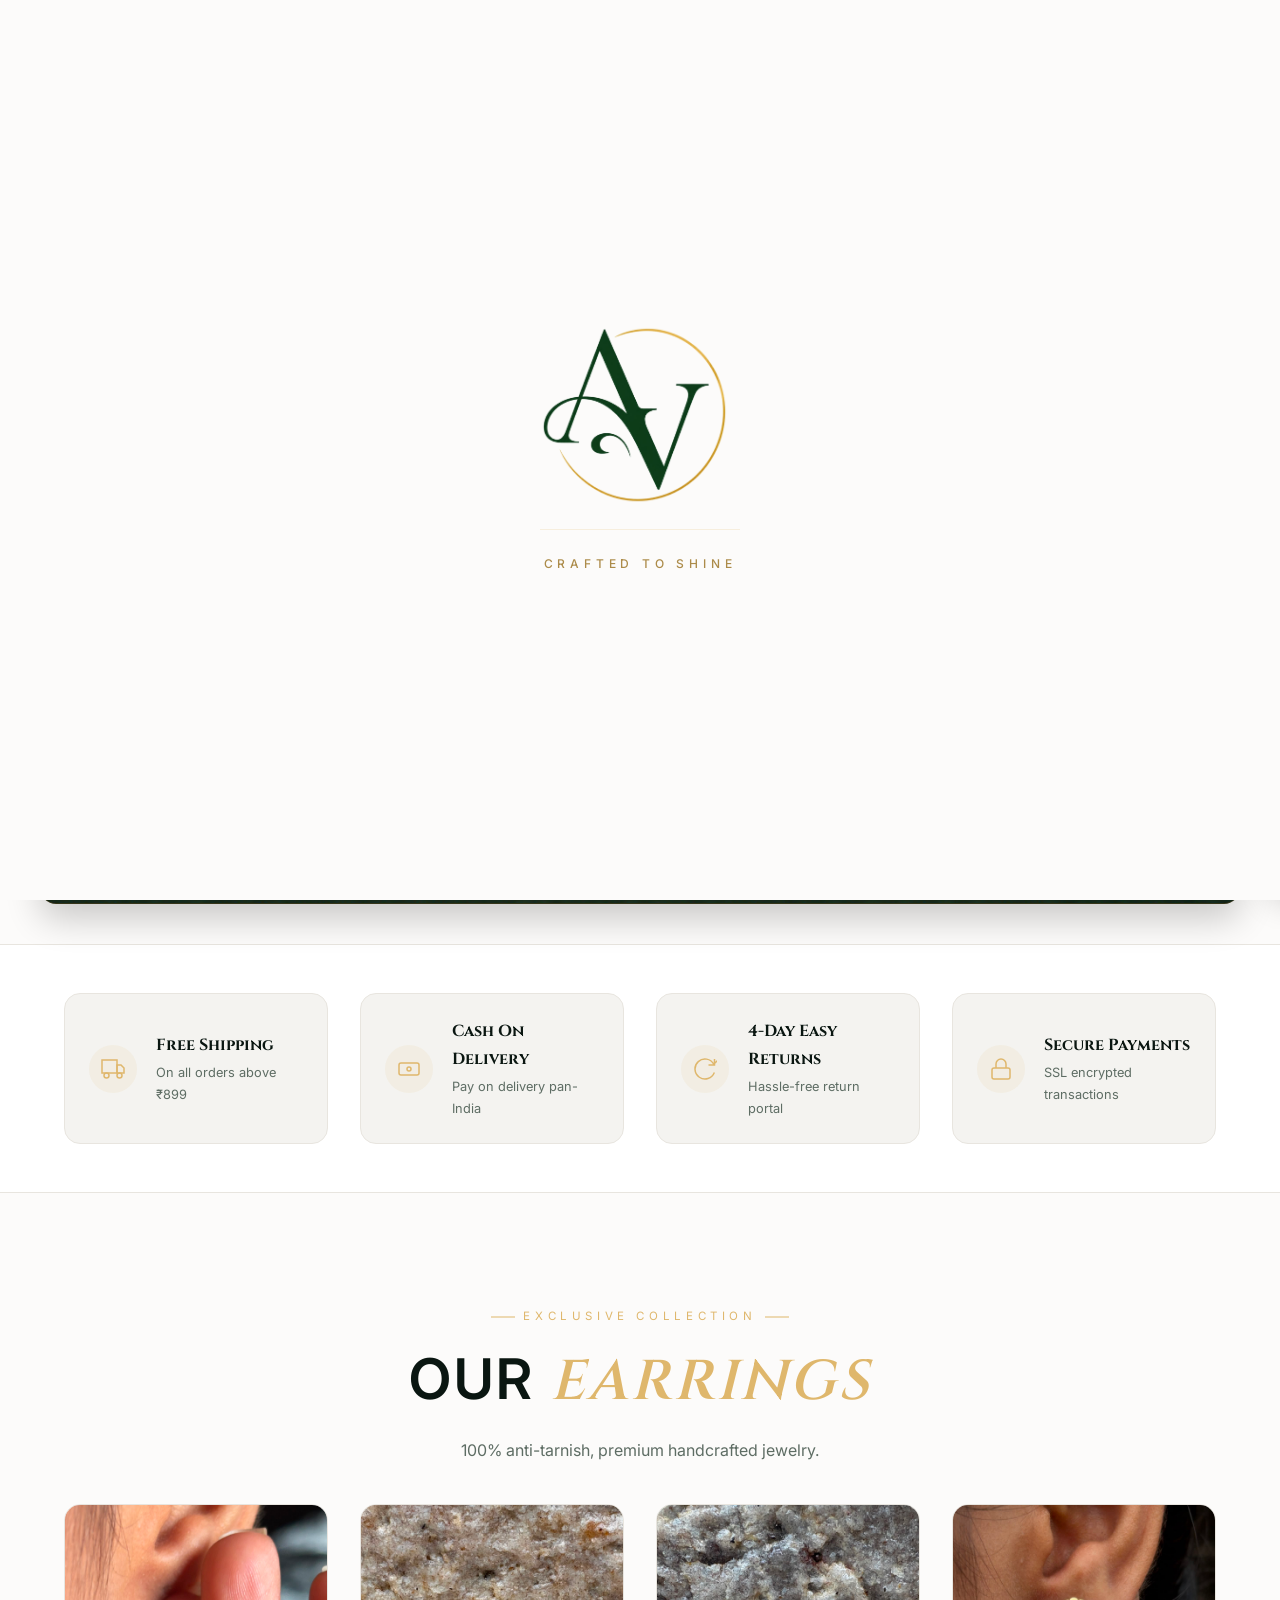
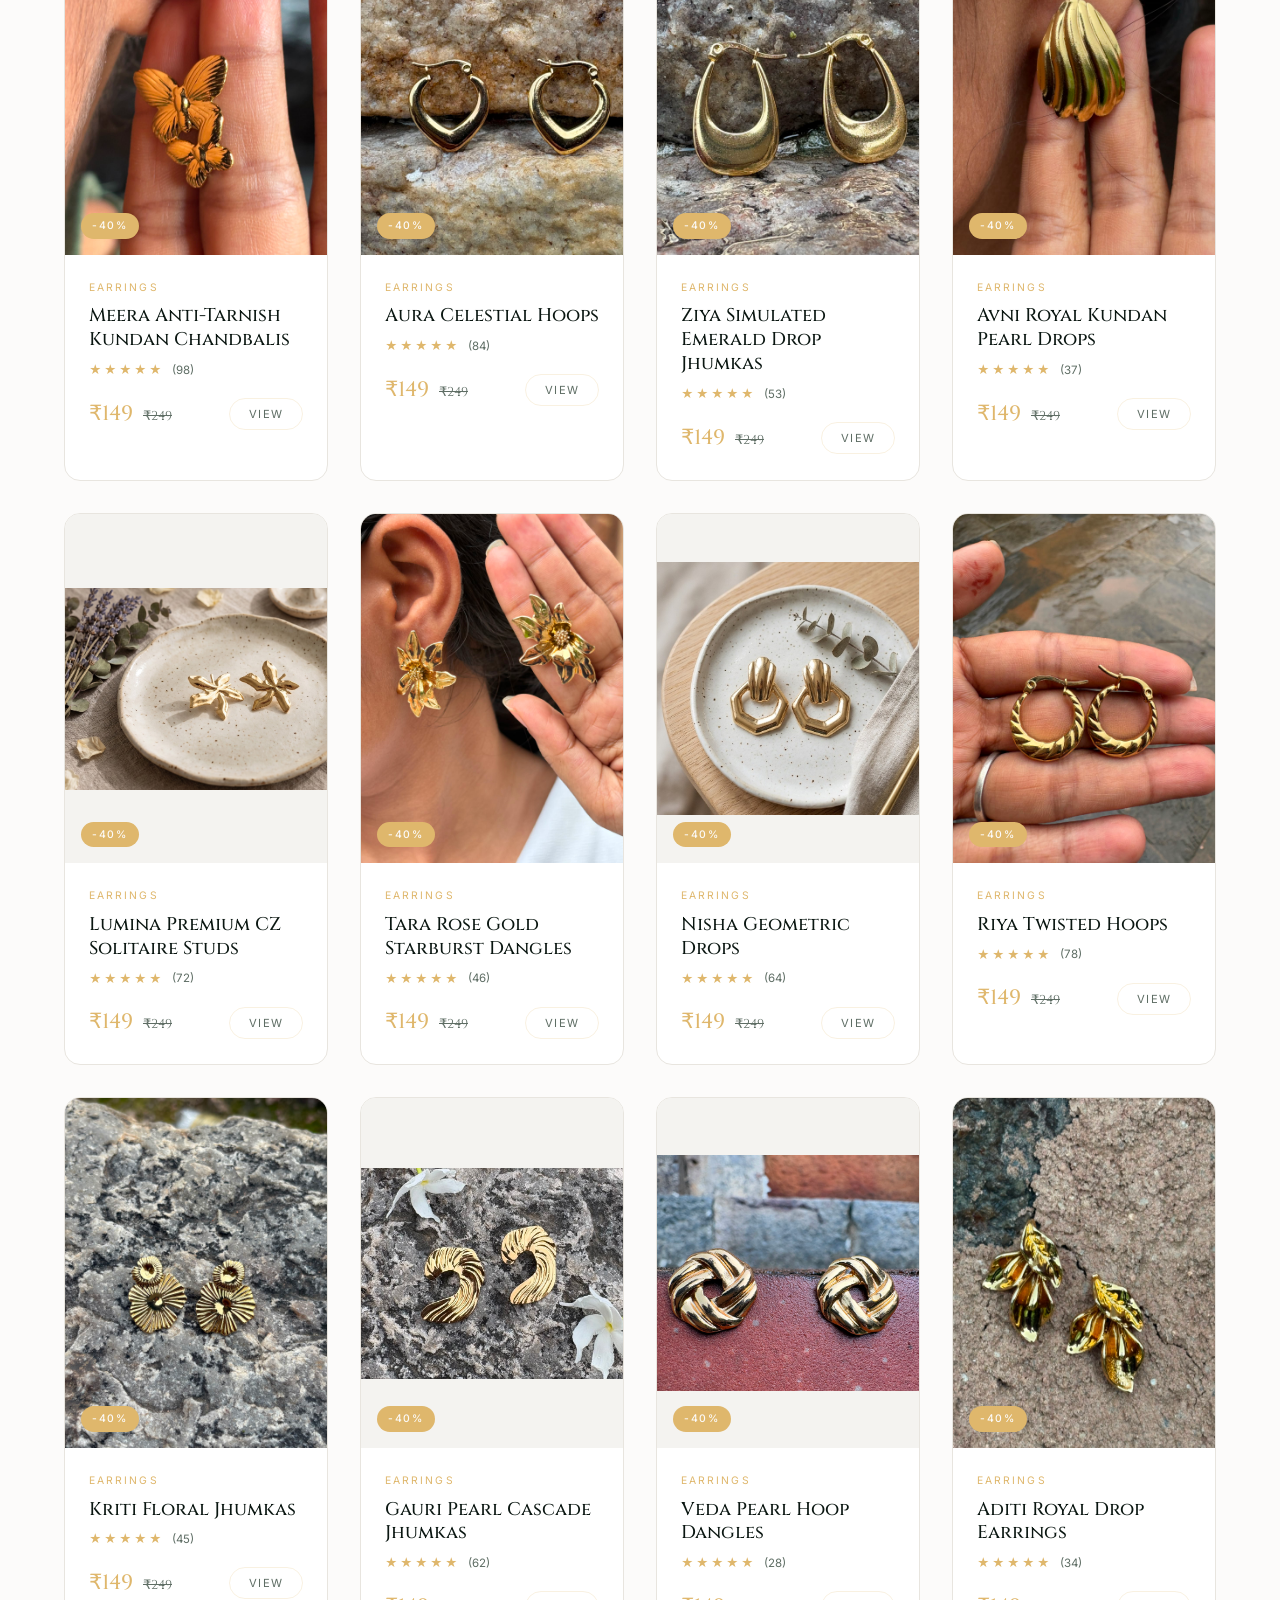
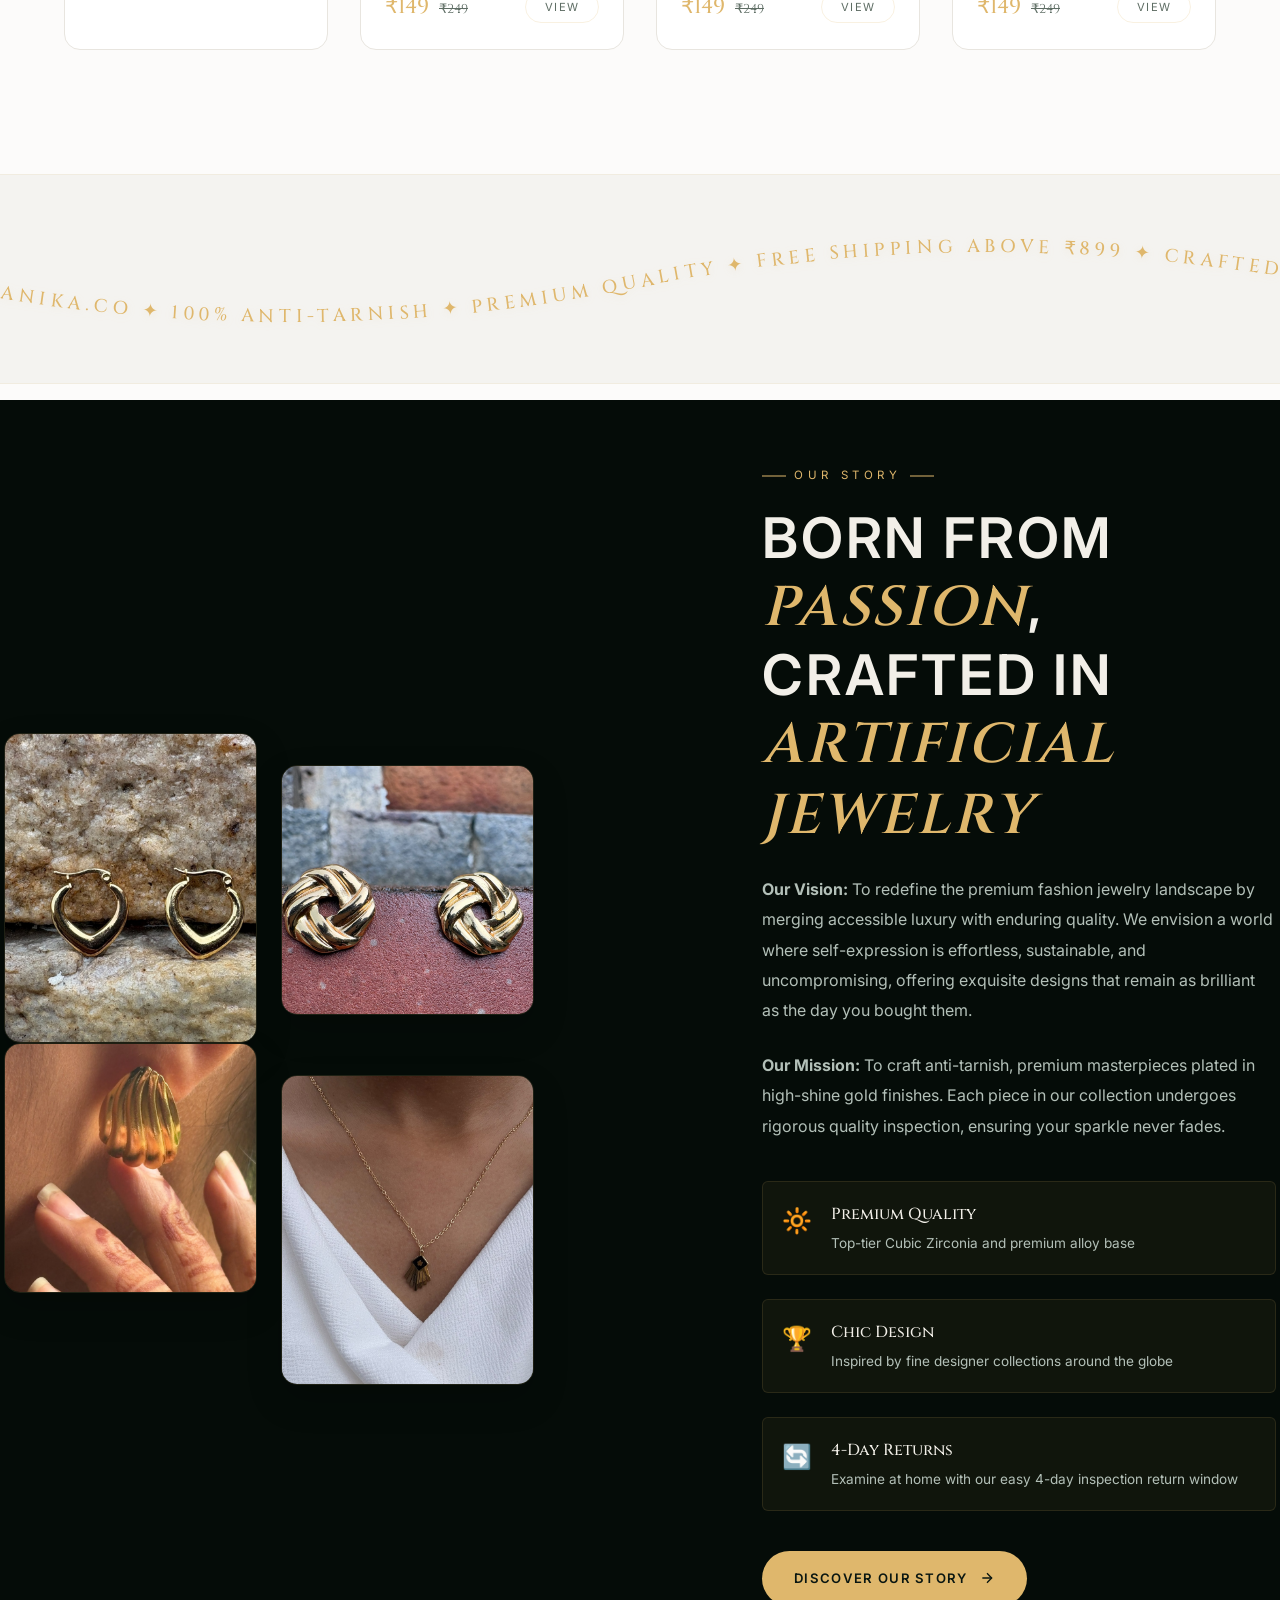
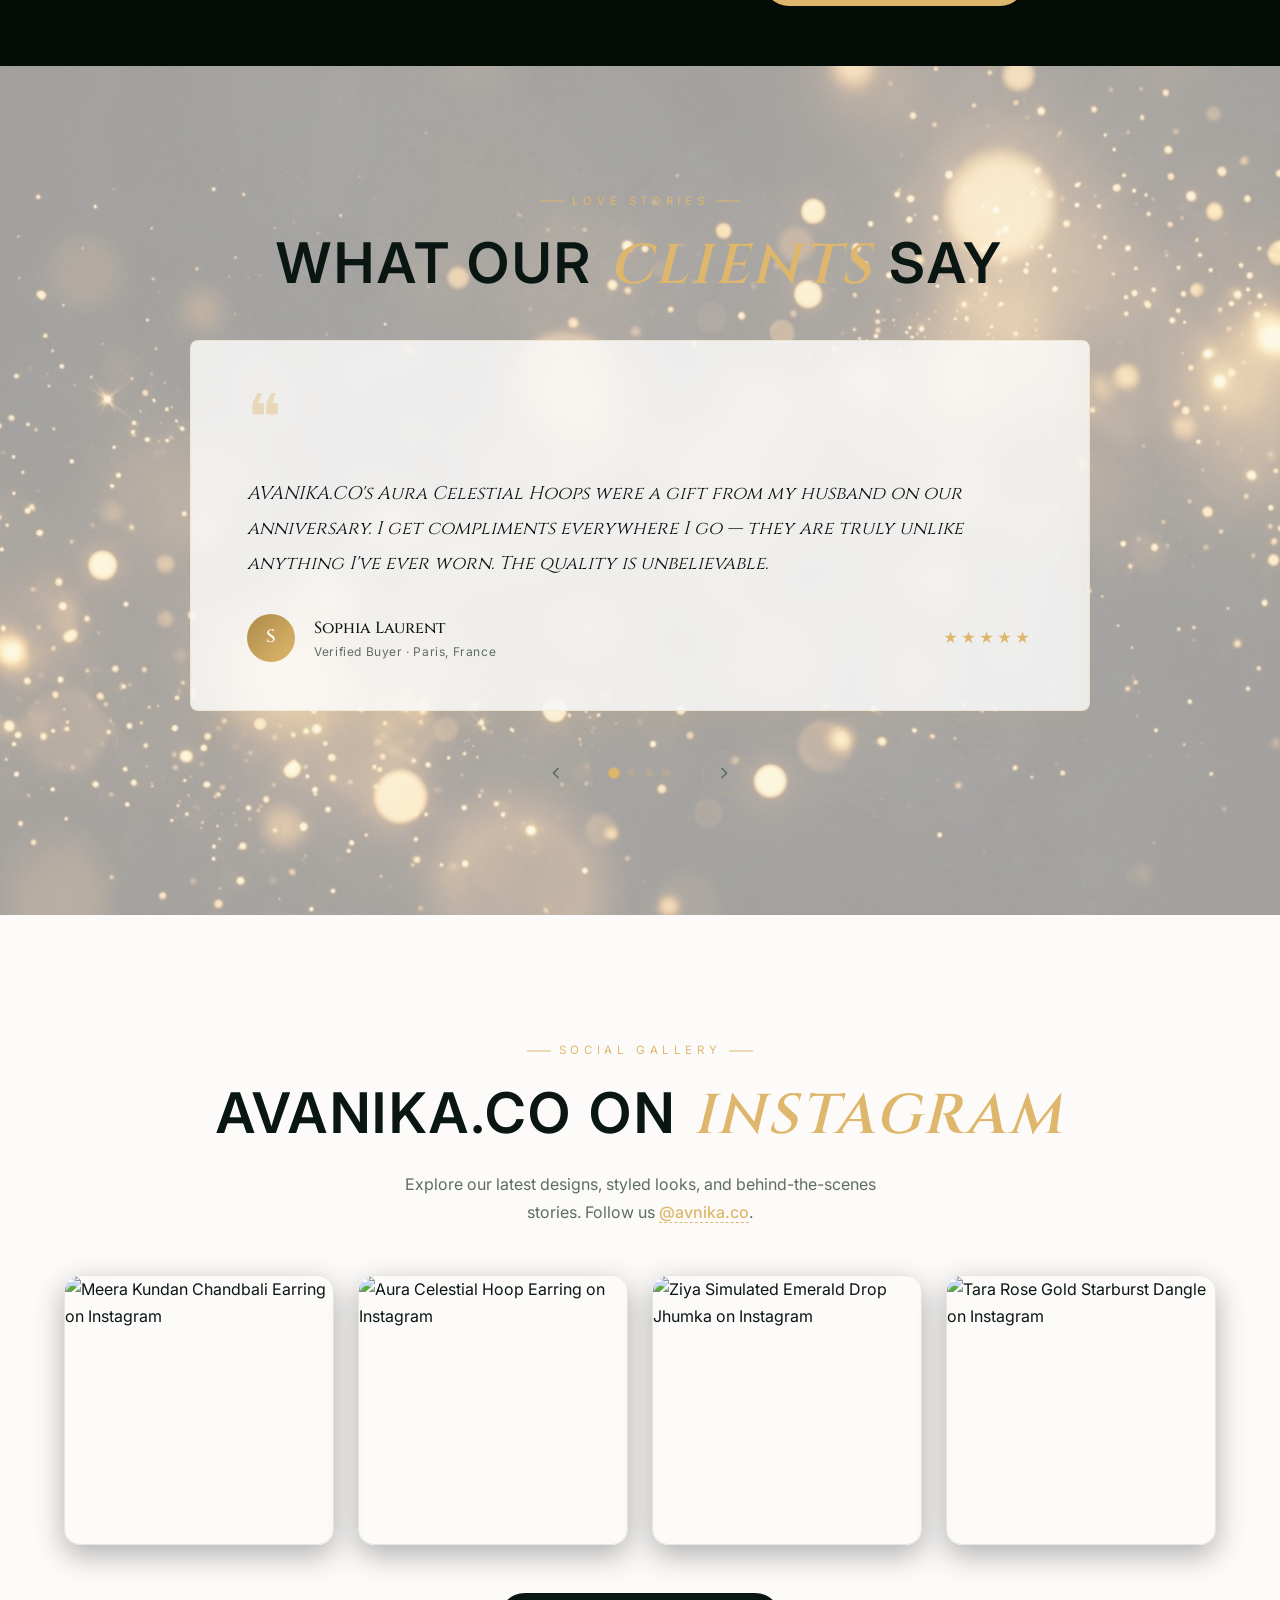
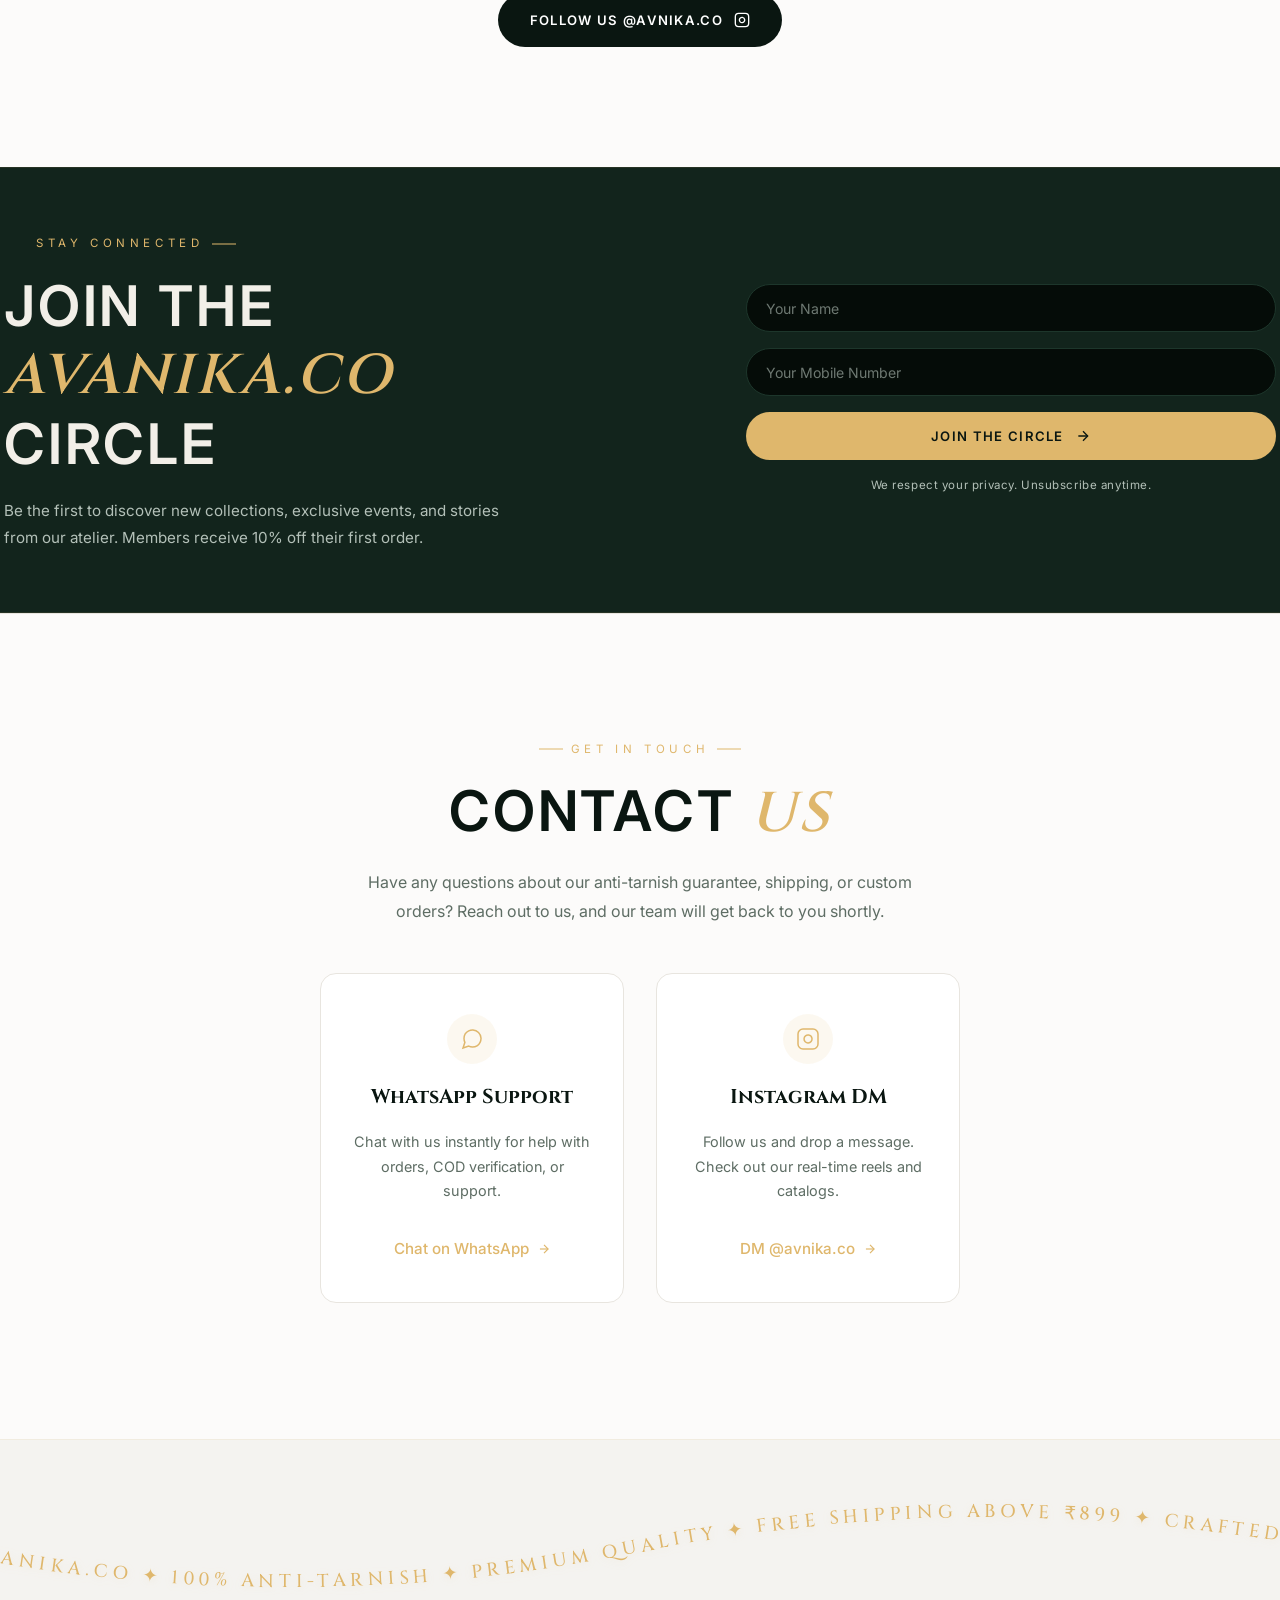
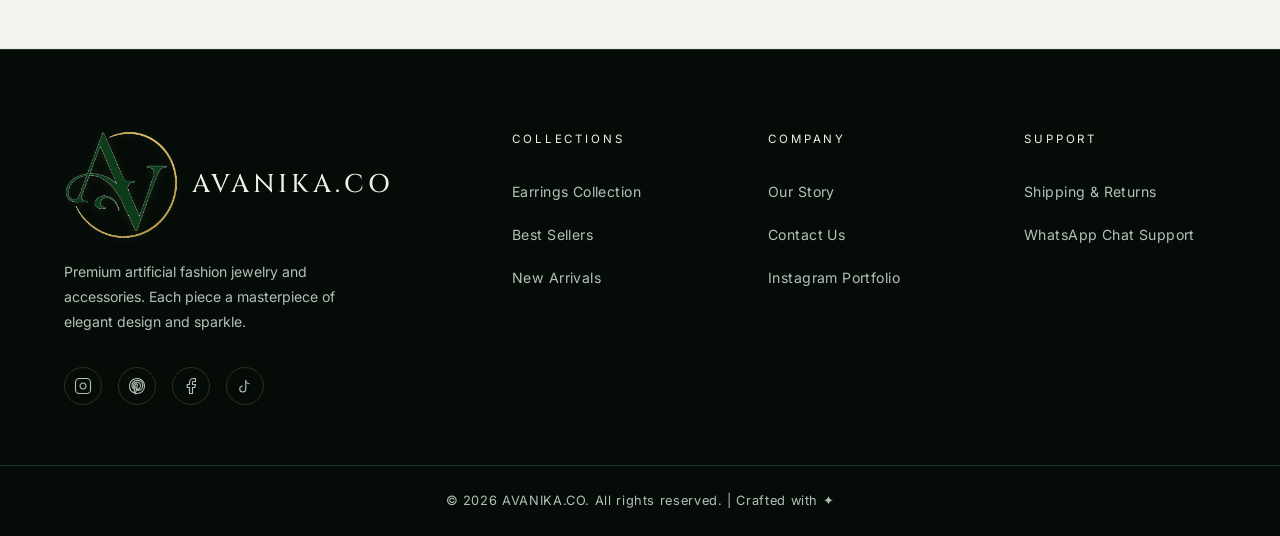
==== commit 3d32fc56: "Update earring collection images, add p11/p12 products, and remove allergy/hypoallergenic claims" ====
--- a/index.html
+++ b/index.html
@@ -257,14 +257,14 @@
       <div class="section-header">
         <div class="section-tag reveal-up">Exclusive Collection</div>
         <h2 class="section-title reveal-up">Our <em id="dynamicCategoryName">Earrings</em></h2>
-        <p class="section-subtitle reveal-up">100% anti-tarnish, allergy-free premium jewelry.</p>
+        <p class="section-subtitle reveal-up">100% anti-tarnish, premium handcrafted jewelry.</p>
       </div>
 
       <div class="products-grid" id="earringsGrid">
         <!-- Earring Card 1 (p1) -->
         <div class="product-card reveal-up" id="p1">
           <div class="product-img-wrap">
-            <img src="images/earrings/1/WhatsApp Image 2026-06-15 at 11.04.48 PM (1).jpeg" alt="Meera Anti-Tarnish Kundan Chandbalis" class="product-img" />
+            <img src="images/earrings/1/WhatsApp Image 2026-08-05 at 7.11.41 PM.jpeg" alt="Meera Anti-Tarnish Kundan Chandbalis" class="product-img" />
             <div class="product-actions">
               <button class="product-btn wishlist" data-id="p1" aria-label="Wishlist">
                 <svg width="16" height="16" viewBox="0 0 24 24" fill="none" stroke="currentColor" stroke-width="1.5"><path d="M20.84 4.61a5.5 5.5 0 0 0-7.78 0L12 5.67l-1.06-1.06a5.5 5.5 0 0 0-7.78 7.78l1.06 1.06L12 21.23l7.78-7.78 1.06-1.06a5.5 5.5 0 0 0 0-7.78z"/></svg>
@@ -289,7 +289,7 @@
         <!-- Earring Card 2 (p2) -->
         <div class="product-card reveal-up" id="p2">
           <div class="product-img-wrap">
-            <img src="images/earrings/2/WhatsApp Image 2026-06-15 at 11.04.48 PM.jpeg" alt="Aura Celestial Hoops" class="product-img" />
+            <img src="images/earrings/2/WhatsApp Image 2026-08-05 at 7.11.36 PM.jpeg" alt="Aura Celestial Hoops" class="product-img" />
             <div class="product-actions">
               <button class="product-btn wishlist" data-id="p2" aria-label="Wishlist">
                 <svg width="16" height="16" viewBox="0 0 24 24" fill="none" stroke="currentColor" stroke-width="1.5"><path d="M20.84 4.61a5.5 5.5 0 0 0-7.78 0L12 5.67l-1.06-1.06a5.5 5.5 0 0 0-7.78 7.78l1.06 1.06L12 21.23l7.78-7.78 1.06-1.06a5.5 5.5 0 0 0 0-7.78z"/></svg>
@@ -314,7 +314,7 @@
         <!-- Earring Card 3 (p3) -->
         <div class="product-card reveal-up" id="p3">
           <div class="product-img-wrap">
-            <img src="images/earrings/3/WhatsApp Image 2026-06-15 at 11.04.51 PM (1).jpeg" alt="Ziya Simulated Emerald Drop Jhumkas" class="product-img" />
+            <img src="images/earrings/3/WhatsApp Image 2026-08-05 at 7.11.37 PM.jpeg" alt="Ziya Simulated Emerald Drop Jhumkas" class="product-img" />
             <div class="product-actions">
               <button class="product-btn wishlist" data-id="p3" aria-label="Wishlist">
                 <svg width="16" height="16" viewBox="0 0 24 24" fill="none" stroke="currentColor" stroke-width="1.5"><path d="M20.84 4.61a5.5 5.5 0 0 0-7.78 0L12 5.67l-1.06-1.06a5.5 5.5 0 0 0-7.78 7.78l1.06 1.06L12 21.23l7.78-7.78 1.06-1.06a5.5 5.5 0 0 0 0-7.78z"/></svg>
@@ -339,7 +339,7 @@
         <!-- Earring Card 4 (p4) -->
         <div class="product-card reveal-up" id="p4">
           <div class="product-img-wrap">
-            <img src="images/earrings/4/WhatsApp Image 2026-06-12 at 2.19.55 PM.jpeg" alt="Avni Royal Kundan Pearl Drops" class="product-img" />
+            <img src="images/earrings/4/WhatsApp Image 2026-08-05 at 7.11.43 PM.jpeg" alt="Avni Royal Kundan Pearl Drops" class="product-img" />
             <div class="product-actions">
               <button class="product-btn wishlist" data-id="p4" aria-label="Wishlist">
                 <svg width="16" height="16" viewBox="0 0 24 24" fill="none" stroke="currentColor" stroke-width="1.5"><path d="M20.84 4.61a5.5 5.5 0 0 0-7.78 0L12 5.67l-1.06-1.06a5.5 5.5 0 0 0-7.78 7.78l1.06 1.06L12 21.23l7.78-7.78 1.06-1.06a5.5 5.5 0 0 0 0-7.78z"/></svg>
@@ -439,7 +439,7 @@
         <!-- Earring Card 8 (p8) -->
         <div class="product-card reveal-up" id="p8">
           <div class="product-img-wrap">
-            <img src="images/earrings/8/WhatsApp Image 2026-06-15 at 11.04.51 PM.jpeg" alt="Riya Twisted Hoops" class="product-img" />
+            <img src="images/earrings/8/WhatsApp Image 2026-08-05 at 7.11.39 PM.jpeg" alt="Riya Twisted Hoops" class="product-img" />
             <div class="product-actions">
               <button class="product-btn wishlist" data-id="p8" aria-label="Wishlist">
                 <svg width="16" height="16" viewBox="0 0 24 24" fill="none" stroke="currentColor" stroke-width="1.5"><path d="M20.84 4.61a5.5 5.5 0 0 0-7.78 0L12 5.67l-1.06-1.06a5.5 5.5 0 0 0-7.78 7.78l1.06 1.06L12 21.23l7.78-7.78 1.06-1.06a5.5 5.5 0 0 0 0-7.78z"/></svg>
@@ -503,6 +503,56 @@
             <div class="product-rating">
               <span class="stars">★★★★★</span>
               <span class="rating-count">(62)</span>
+            </div>
+            <div class="product-price-row">
+              <span class="product-price">₹149 <span style="font-size:0.8rem; color:var(--cream-muted); text-decoration:line-through; font-weight:normal; margin-left:5px;">₹249</span></span>
+              <button class="add-to-cart">View</button>
+            </div>
+          </div>
+        </div>
+
+        <!-- Earring Card 11 (p11) -->
+        <div class="product-card reveal-up" id="p11">
+          <div class="product-img-wrap">
+            <img src="images/earrings/11/WhatsApp Image 2026-08-05 at 7.11.39 PM.jpeg" alt="Veda Pearl Hoop Dangles" class="product-img" />
+            <div class="product-actions">
+              <button class="product-btn wishlist" data-id="p11" aria-label="Wishlist">
+                <svg width="16" height="16" viewBox="0 0 24 24" fill="none" stroke="currentColor" stroke-width="1.5"><path d="M20.84 4.61a5.5 5.5 0 0 0-7.78 0L12 5.67l-1.06-1.06a5.5 5.5 0 0 0-7.78 7.78l1.06 1.06L12 21.23l7.78-7.78 1.06-1.06a5.5 5.5 0 0 0 0-7.78z"/></svg>
+              </button>
+            </div>
+            <div class="product-badge">-40%</div>
+          </div>
+          <div class="product-info">
+            <span class="product-category">Earrings</span>
+            <h3 class="product-name">Veda Pearl Hoop Dangles</h3>
+            <div class="product-rating">
+              <span class="stars">★★★★★</span>
+              <span class="rating-count">(28)</span>
+            </div>
+            <div class="product-price-row">
+              <span class="product-price">₹149 <span style="font-size:0.8rem; color:var(--cream-muted); text-decoration:line-through; font-weight:normal; margin-left:5px;">₹249</span></span>
+              <button class="add-to-cart">View</button>
+            </div>
+          </div>
+        </div>
+
+        <!-- Earring Card 12 (p12) -->
+        <div class="product-card reveal-up" id="p12">
+          <div class="product-img-wrap">
+            <img src="images/earrings/12/WhatsApp Image 2026-08-05 at 7.11.40 PM.jpeg" alt="Aditi Royal Drop Earrings" class="product-img" />
+            <div class="product-actions">
+              <button class="product-btn wishlist" data-id="p12" aria-label="Wishlist">
+                <svg width="16" height="16" viewBox="0 0 24 24" fill="none" stroke="currentColor" stroke-width="1.5"><path d="M20.84 4.61a5.5 5.5 0 0 0-7.78 0L12 5.67l-1.06-1.06a5.5 5.5 0 0 0-7.78 7.78l1.06 1.06L12 21.23l7.78-7.78 1.06-1.06a5.5 5.5 0 0 0 0-7.78z"/></svg>
+              </button>
+            </div>
+            <div class="product-badge">-40%</div>
+          </div>
+          <div class="product-info">
+            <span class="product-category">Earrings</span>
+            <h3 class="product-name">Aditi Royal Drop Earrings</h3>
+            <div class="product-rating">
+              <span class="stars">★★★★★</span>
+              <span class="rating-count">(34)</span>
             </div>
             <div class="product-price-row">
               <span class="product-price">₹149 <span style="font-size:0.8rem; color:var(--cream-muted); text-decoration:line-through; font-weight:normal; margin-left:5px;">₹249</span></span>
@@ -565,7 +615,7 @@
           <strong>Our Vision:</strong> To redefine the premium fashion jewelry landscape by merging accessible luxury with enduring quality. We envision a world where self-expression is effortless, sustainable, and uncompromising, offering exquisite designs that remain as brilliant as the day you bought them.
         </p>
         <p class="craft-desc">
-          <strong>Our Mission:</strong> To craft anti-tarnish, allergy-free masterpieces plated in high-shine gold finishes. Each piece in our collection undergoes rigorous quality inspection, ensuring your sparkle never fades.
+          <strong>Our Mission:</strong> To craft anti-tarnish, premium masterpieces plated in high-shine gold finishes. Each piece in our collection undergoes rigorous quality inspection, ensuring your sparkle never fades.
         </p>
 
         <div class="craft-pillars">
@@ -573,7 +623,7 @@
             <div class="pillar-icon">🔆</div>
             <div class="pillar-text">
               <h4>Premium Quality</h4>
-              <p>Top-tier Cubic Zirconia and allergy-free alloy base</p>
+              <p>Top-tier Cubic Zirconia and premium alloy base</p>
             </div>
           </div>
           <div class="pillar">
@@ -1084,7 +1134,7 @@
           <div class="qv-features">
             <div class="qv-feature-item">🔆 Premium Anti-Tarnish Finish</div>
             <div class="qv-feature-item">💧 Waterproof & Sweat-proof</div>
-            <div class="qv-feature-item">🌿 Allergy-Free & Hypoallergenic</div>
+            <div class="qv-feature-item">🌿 Lead-Free & Sensitive Skin Friendly</div>
           </div>
           
           <div class="qv-divider"></div>
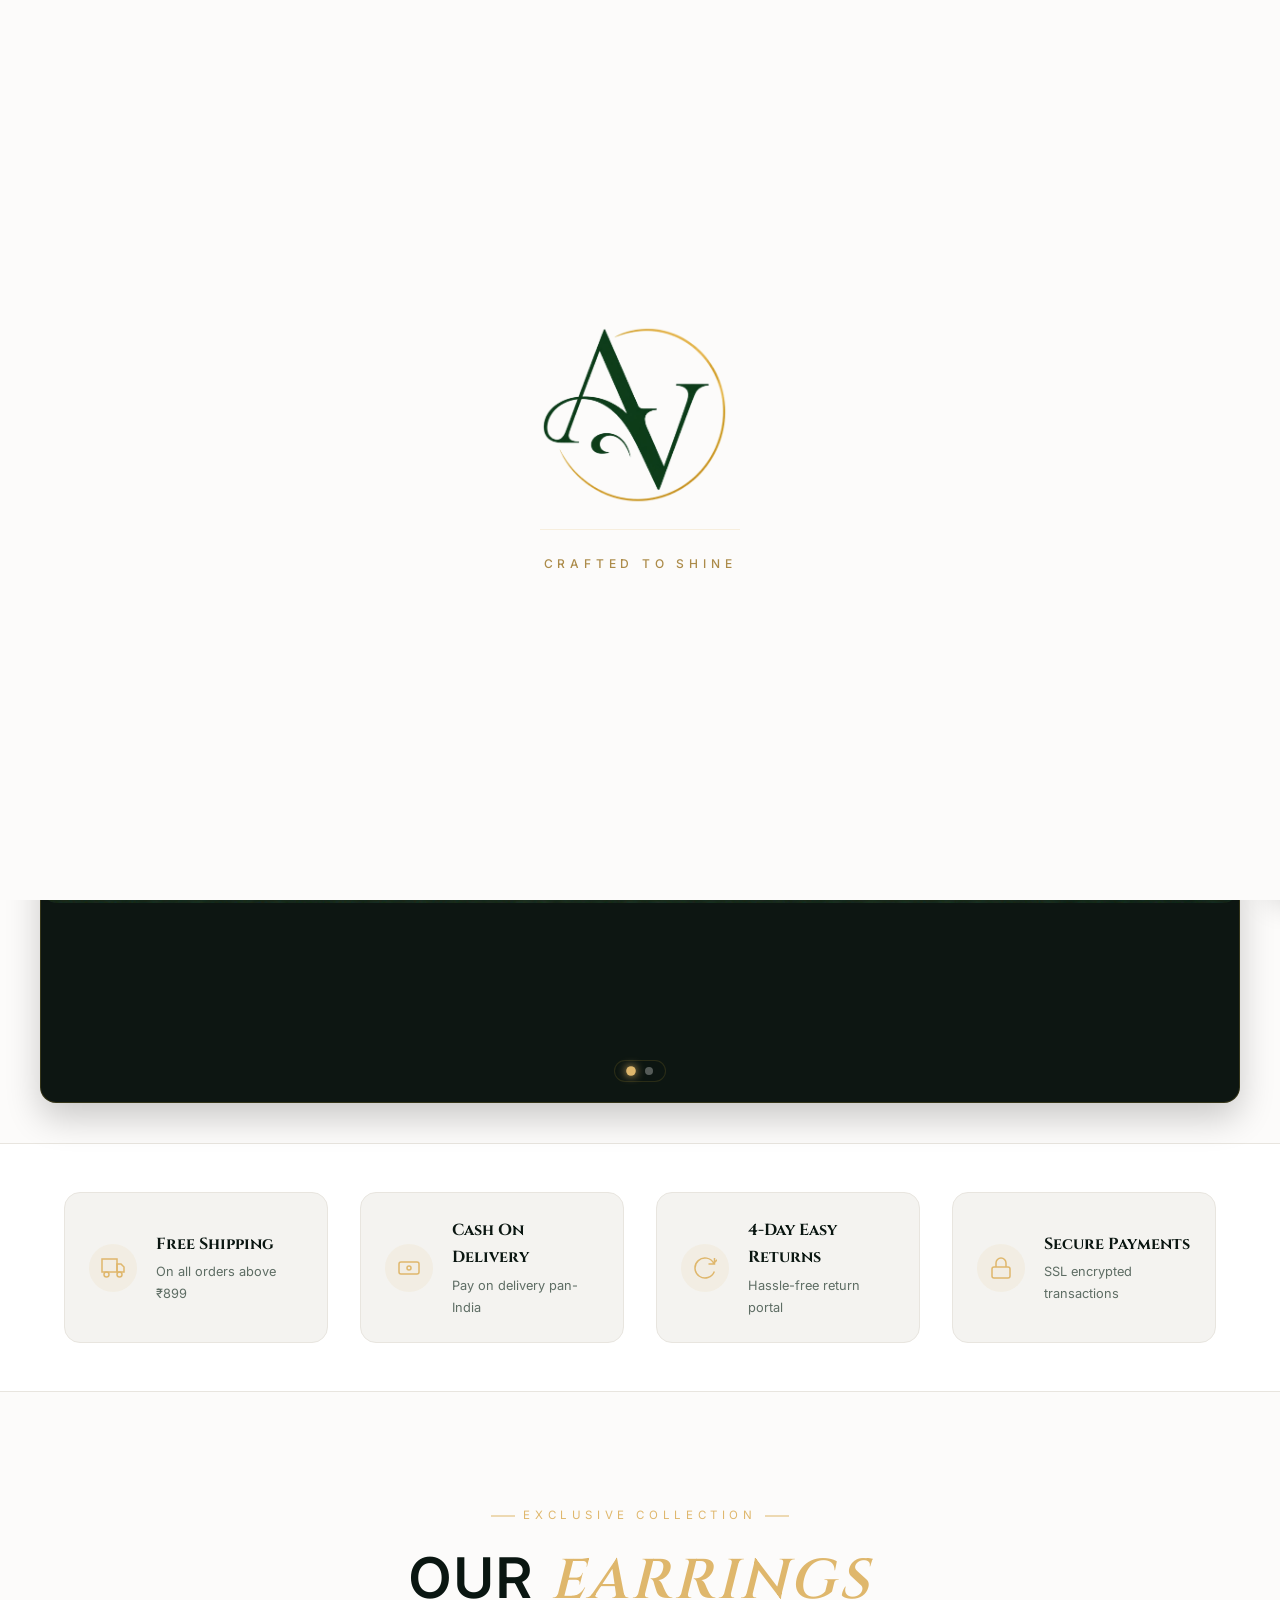
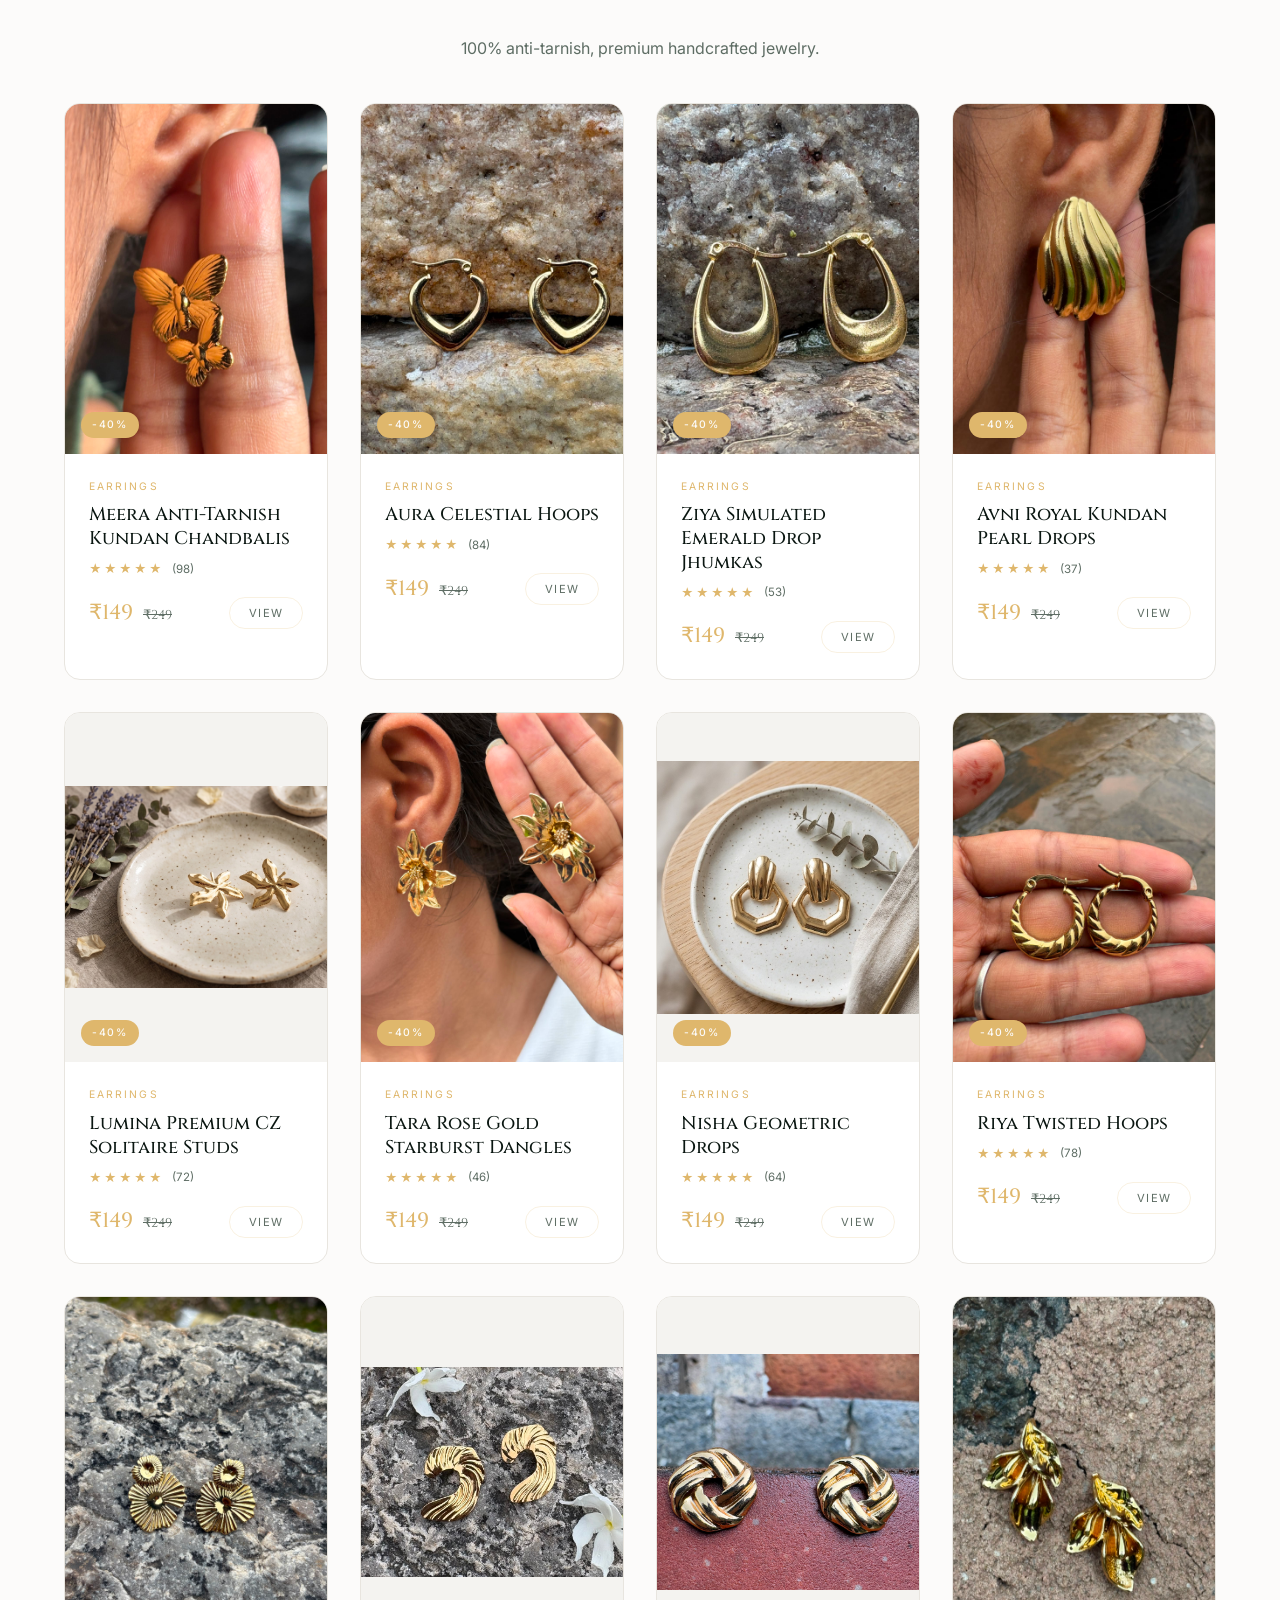
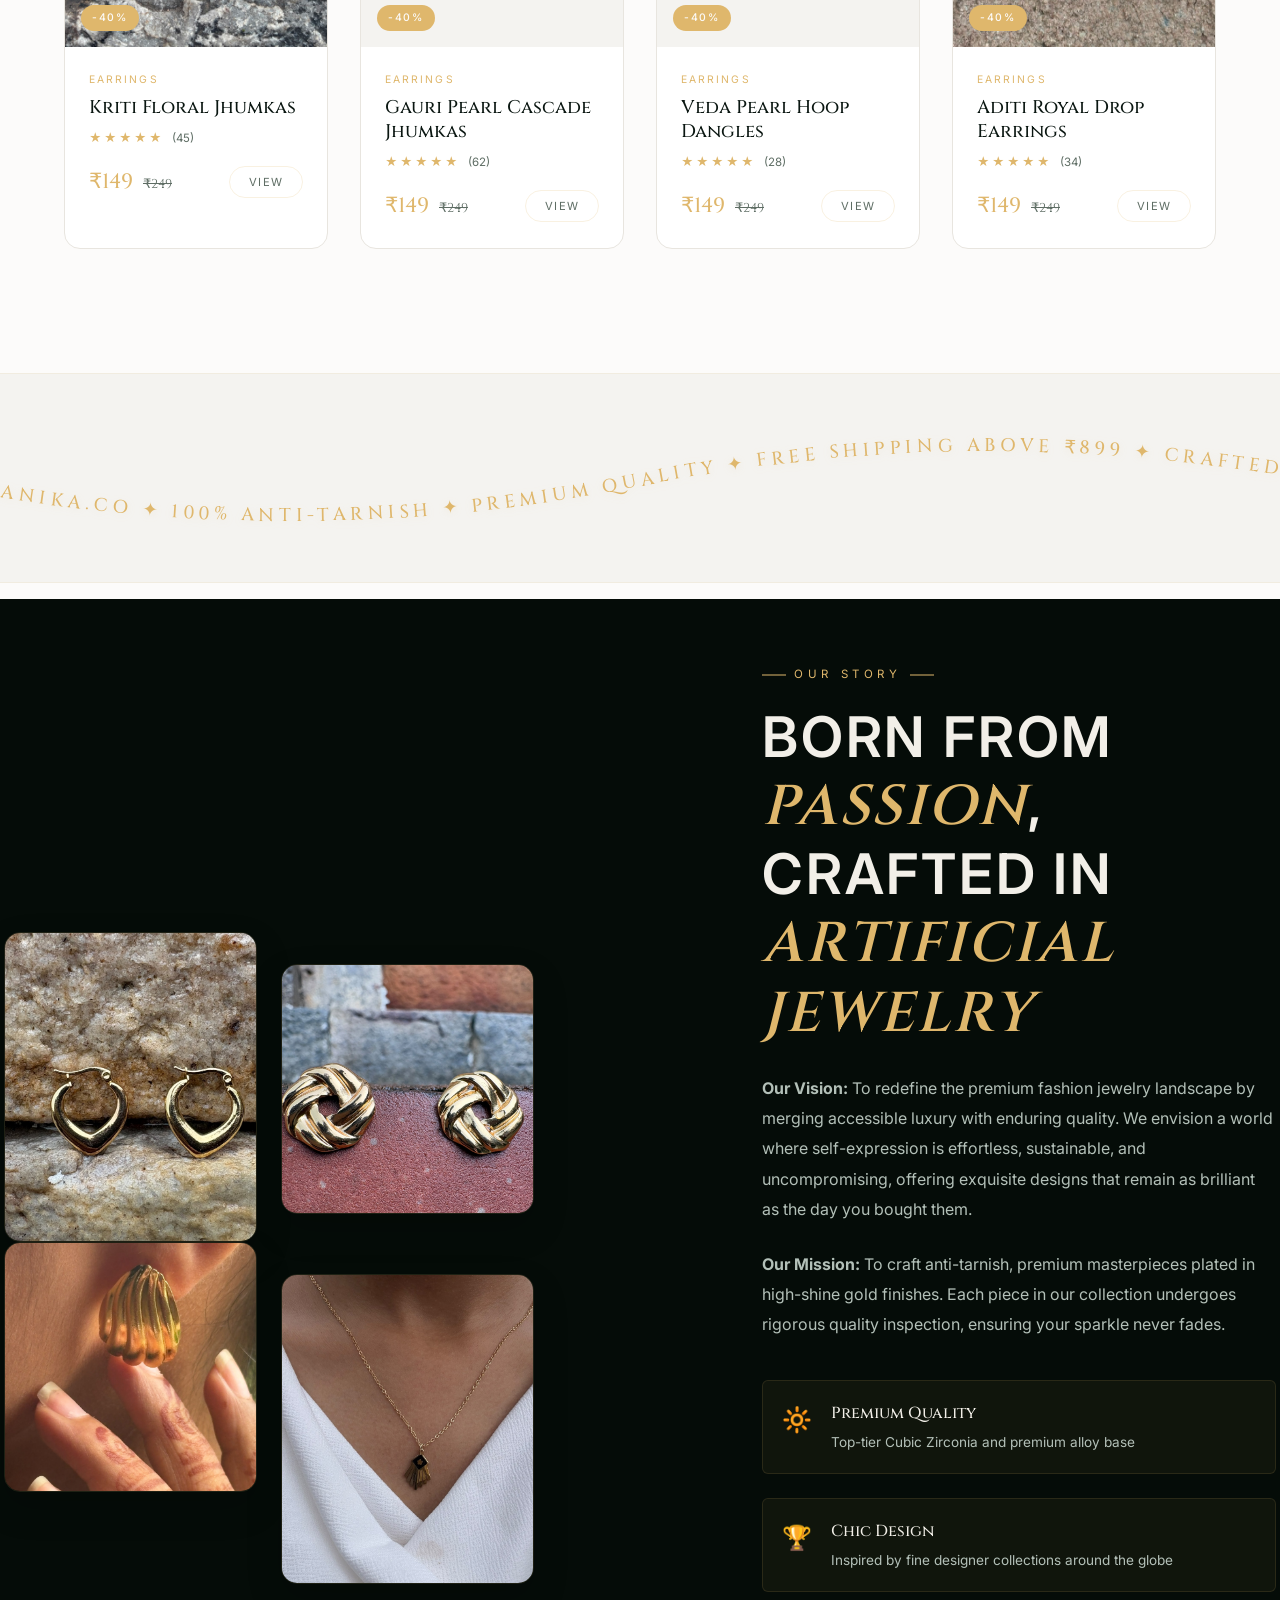
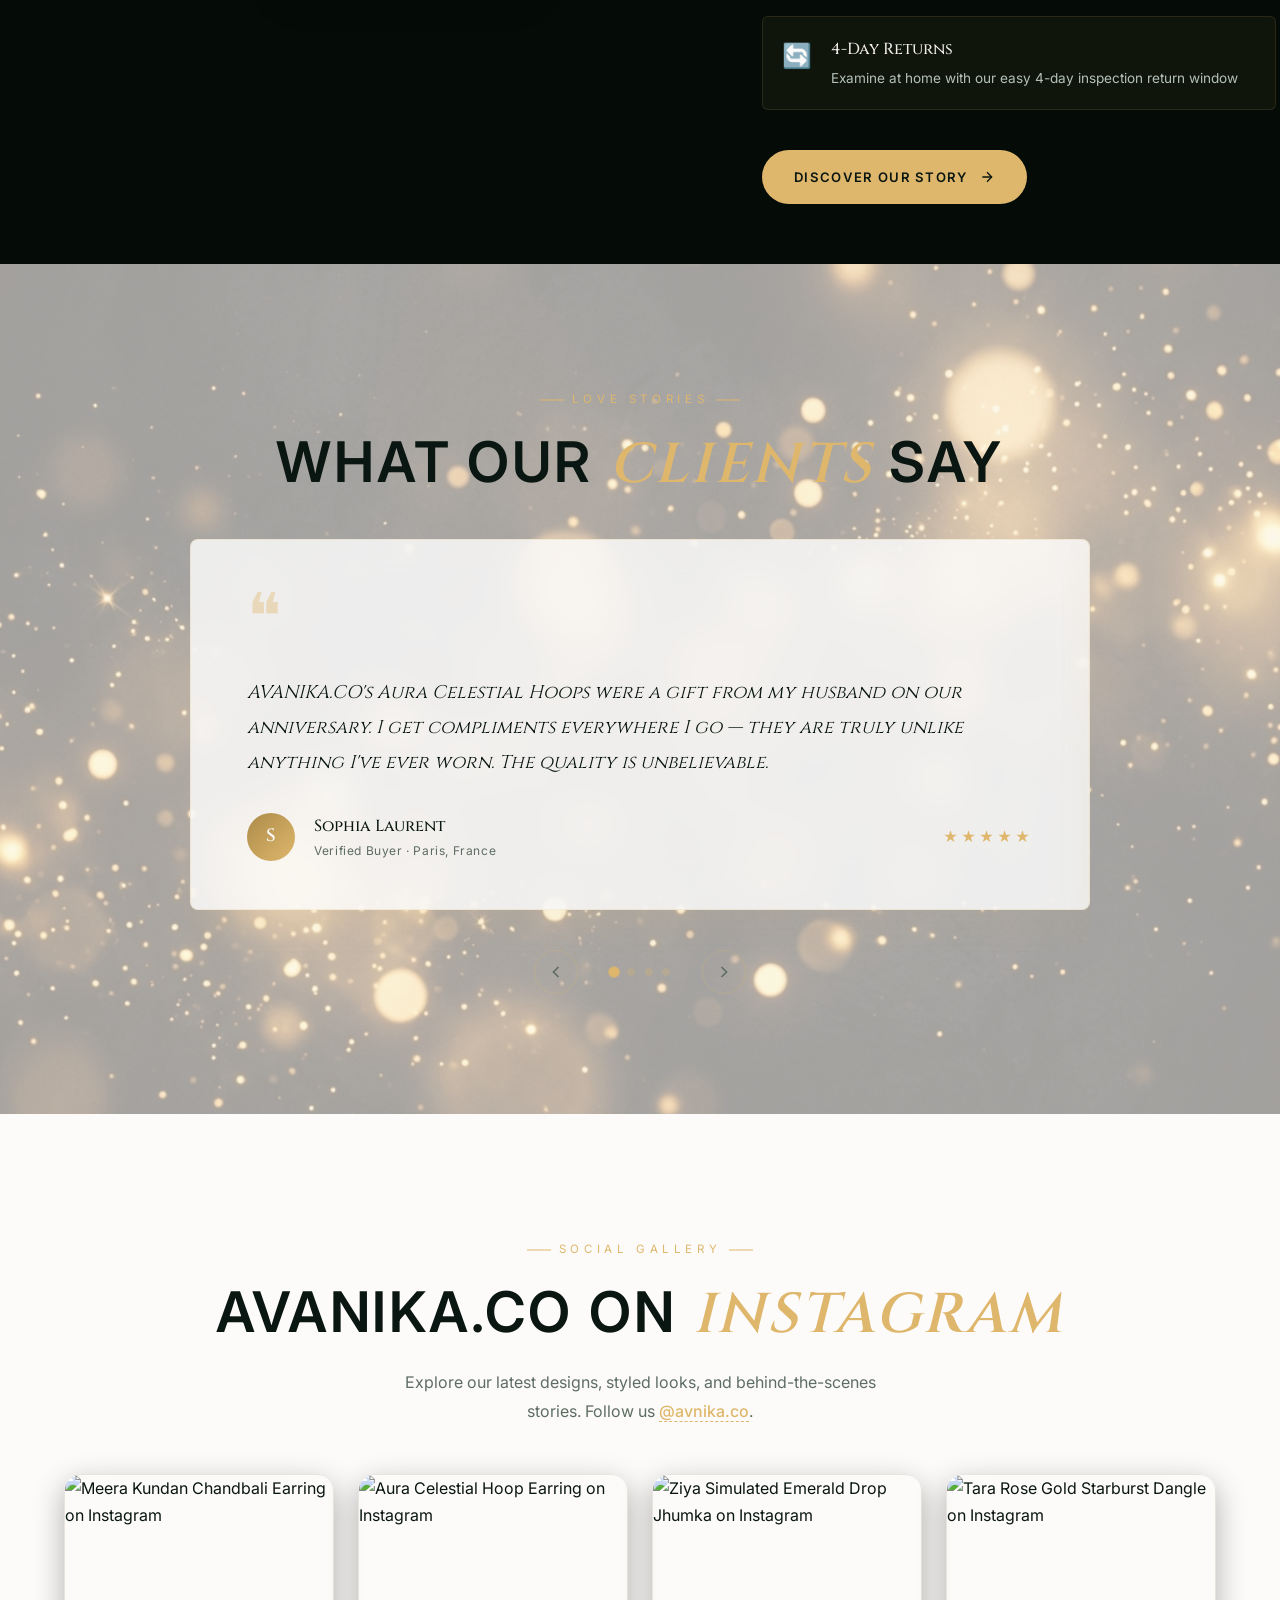
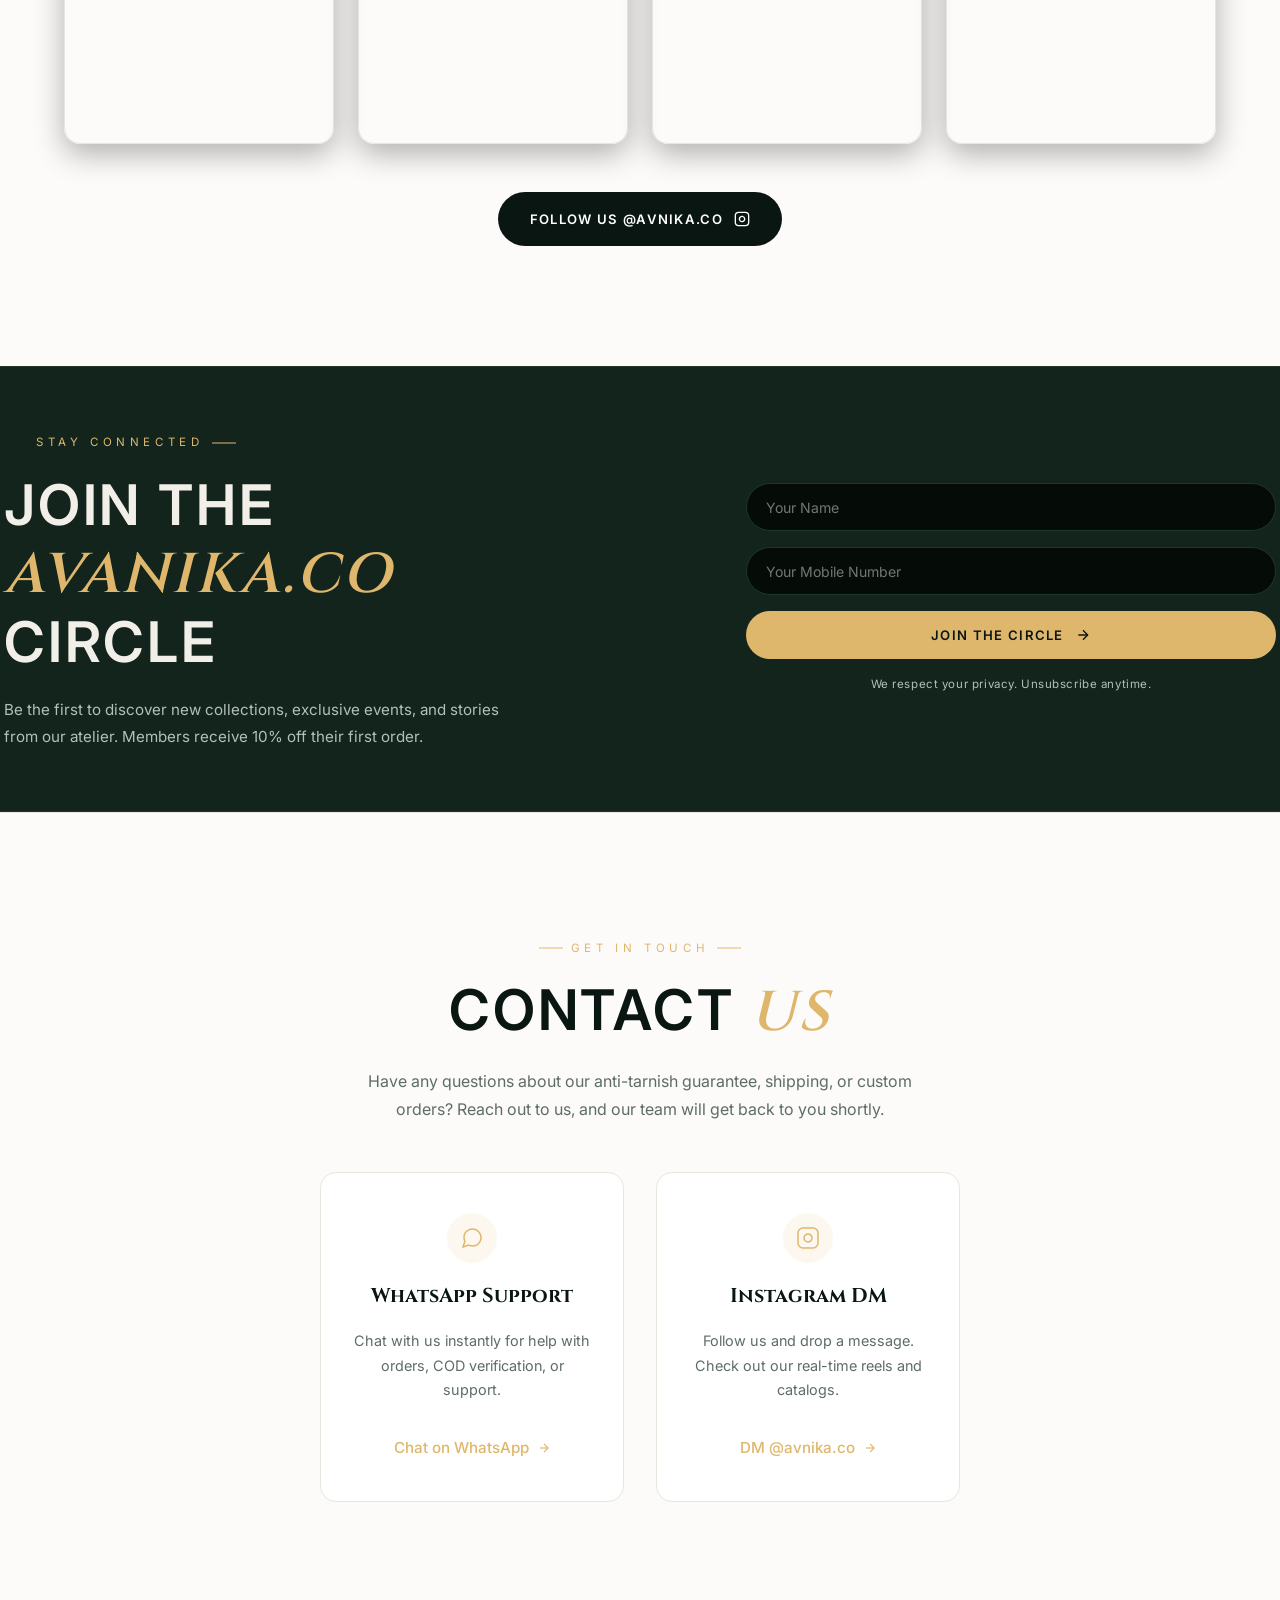
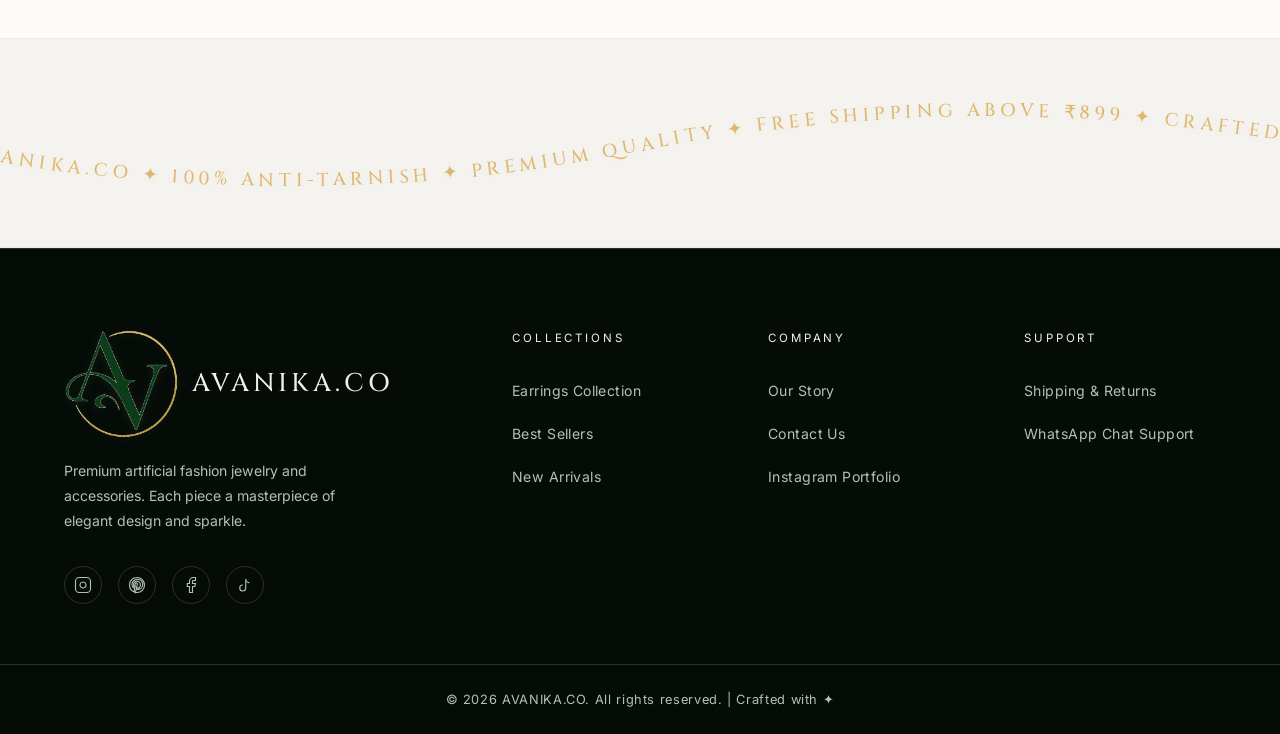
==== commit 57852216: "Convert promo banner to a responsive slider featuring Mystery Box and Upcoming Necklaces banners" ====
--- a/index.html
+++ b/index.html
@@ -203,9 +203,36 @@
 
   <!-- ===== PROMO BANNER SECTION ===== -->
   <section class="promo-banner-section reveal-up">
-    <a href="#newsletterForm" class="promo-banner-link" aria-label="Avanika Mystery Box Upcoming Launch - Stay Tuned">
-      <img src="images/mystery_box_banner.png?v=3" alt="Avanika Mystery Box Upcoming Launch" class="promo-banner-img" />
-    </a>
+    <div class="promo-slider-container">
+      <div class="promo-slider-wrapper">
+        <!-- Slide 1: Mystery Box -->
+        <div class="promo-slide active" data-slide="0">
+          <a href="#newsletterForm" class="promo-banner-link" aria-label="Avanika Mystery Box Upcoming Launch - Stay Tuned">
+            <img src="images/mystery_box_banner.png?v=3" alt="Avanika Mystery Box Upcoming Launch" class="promo-banner-img" />
+          </a>
+        </div>
+        <!-- Slide 2: Necklaces Collection -->
+        <div class="promo-slide" data-slide="1">
+          <a href="#newsletterForm" class="promo-banner-link" aria-label="Avanika Upcoming Necklaces Collection - Stay Tuned">
+            <img src="images/necklaces_banner.jpg?v=1" alt="Avanika Upcoming Necklaces Collection" class="promo-banner-img" />
+          </a>
+        </div>
+      </div>
+      
+      <!-- Slider Arrows -->
+      <button class="promo-slider-btn prev" aria-label="Previous Slide">
+        <svg width="20" height="20" viewBox="0 0 24 24" fill="none" stroke="currentColor" stroke-width="2"><polyline points="15 18 9 12 15 6"/></svg>
+      </button>
+      <button class="promo-slider-btn next" aria-label="Next Slide">
+        <svg width="20" height="20" viewBox="0 0 24 24" fill="none" stroke="currentColor" stroke-width="2"><polyline points="9 18 15 12 9 6"/></svg>
+      </button>
+
+      <!-- Slider Indicators -->
+      <div class="promo-slider-dots">
+        <span class="promo-dot active" data-slide-to="0"></span>
+        <span class="promo-dot" data-slide-to="1"></span>
+      </div>
+    </div>
   </section>
 
 
--- a/style.css
+++ b/style.css
@@ -4783,34 +4783,128 @@
   .promo-banner-section {
     padding: 0;
   }
-}
-
+}/* Promo Banner Slider styles */
+.promo-slider-container {
+  position: relative;
+  width: 100%;
+  overflow: hidden;
+  border-radius: 16px;
+  border: 1px solid rgba(212, 175, 55, 0.2);
+  box-shadow: 0 15px 35px rgba(0, 0, 0, 0.2);
+  background: #0d1612;
+  transition: transform 0.4s cubic-bezier(0.165, 0.84, 0.44, 1), box-shadow 0.4s ease;
+}
+.promo-slider-container:hover {
+  transform: translateY(-4px);
+  box-shadow: 0 20px 45px rgba(212, 175, 55, 0.15);
+  border-color: rgba(212, 175, 55, 0.4);
+}
+.promo-slider-wrapper {
+  position: relative;
+  width: 100%;
+  display: grid;
+  grid-template-columns: 1fr;
+}
+.promo-slide {
+  grid-area: 1 / 1 / 2 / 2;
+  width: 100%;
+  opacity: 0;
+  visibility: hidden;
+  transition: opacity 0.8s cubic-bezier(0.25, 1, 0.5, 1), visibility 0.8s;
+  z-index: 1;
+}
+.promo-slide.active {
+  opacity: 1;
+  visibility: visible;
+  z-index: 2;
+}
 .promo-banner-link {
   display: block;
   overflow: hidden;
   border-radius: 16px;
-  border: 1px solid rgba(212, 175, 55, 0.2); /* Subtle gold border */
-  box-shadow: 0 15px 35px rgba(0, 0, 0, 0.2);
-  transition: transform 0.4s cubic-bezier(0.165, 0.84, 0.44, 1), box-shadow 0.4s ease;
-  position: relative;
-  background: #0d1612; /* Brand background dark green/black fallback */
-}
-
+  background: transparent;
+  transition: none;
+  border: none;
+  box-shadow: none;
+}
 .promo-banner-link:hover {
-  transform: translateY(-4px);
-  box-shadow: 0 20px 45px rgba(212, 175, 55, 0.15); /* Soft gold shadow on hover */
-  border-color: rgba(212, 175, 55, 0.4);
-}
-
+  transform: none;
+  box-shadow: none;
+  border-color: transparent;
+}
 .promo-banner-img {
   width: 100%;
   height: auto;
   display: block;
   transition: transform 0.8s cubic-bezier(0.165, 0.84, 0.44, 1);
 }
-
 .promo-banner-link:hover .promo-banner-img {
-  transform: scale(1.025);
+  transform: scale(1.015);
+}
+
+/* Slider Buttons */
+.promo-slider-btn {
+  position: absolute;
+  top: 50%;
+  transform: translateY(-50%);
+  width: 44px;
+  height: 44px;
+  border-radius: 50%;
+  background: rgba(13, 22, 18, 0.7);
+  border: 1px solid rgba(212, 175, 55, 0.3);
+  color: var(--cream);
+  display: flex;
+  align-items: center;
+  justify-content: center;
+  cursor: pointer;
+  z-index: 10;
+  opacity: 0;
+  visibility: hidden;
+  transition: all 0.3s ease;
+}
+.promo-slider-btn:hover {
+  background: rgba(212, 175, 55, 0.9);
+  color: #000;
+  border-color: var(--gold);
+  box-shadow: 0 0 15px rgba(212, 175, 55, 0.4);
+}
+.promo-slider-btn.prev {
+  left: 20px;
+}
+.promo-slider-btn.next {
+  right: 20px;
+}
+.promo-slider-container:hover .promo-slider-btn {
+  opacity: 1;
+  visibility: visible;
+}
+
+/* Slider Indicators */
+.promo-slider-dots {
+  position: absolute;
+  bottom: 20px;
+  left: 50%;
+  transform: translateX(-50%);
+  display: flex;
+  gap: 10px;
+  z-index: 10;
+  background: rgba(13, 22, 18, 0.6);
+  padding: 6px 12px;
+  border-radius: 20px;
+  border: 1px solid rgba(212, 175, 55, 0.15);
+}
+.promo-dot {
+  width: 8px;
+  height: 8px;
+  border-radius: 50%;
+  background: rgba(255, 255, 255, 0.3);
+  cursor: pointer;
+  transition: all 0.3s ease;
+}
+.promo-dot.active {
+  background: var(--gold);
+  transform: scale(1.2);
+  box-shadow: 0 0 8px var(--gold);
 }
 
 /* Mobile responsive margins for banner */
@@ -4819,8 +4913,32 @@
     margin: 1rem auto 2rem;
     padding: 0 5%;
   }
+  .promo-slider-container {
+    border-radius: 12px;
+  }
   .promo-banner-link {
     border-radius: 12px;
+  }
+  .promo-slider-btn {
+    width: 36px;
+    height: 36px;
+    opacity: 0.8;
+    visibility: visible;
+  }
+  .promo-slider-btn.prev {
+    left: 10px;
+  }
+  .promo-slider-btn.next {
+    right: 10px;
+  }
+  .promo-slider-dots {
+    bottom: 12px;
+    padding: 4px 8px;
+    gap: 8px;
+  }
+  .promo-dot {
+    width: 6px;
+    height: 6px;
   }
 }
 
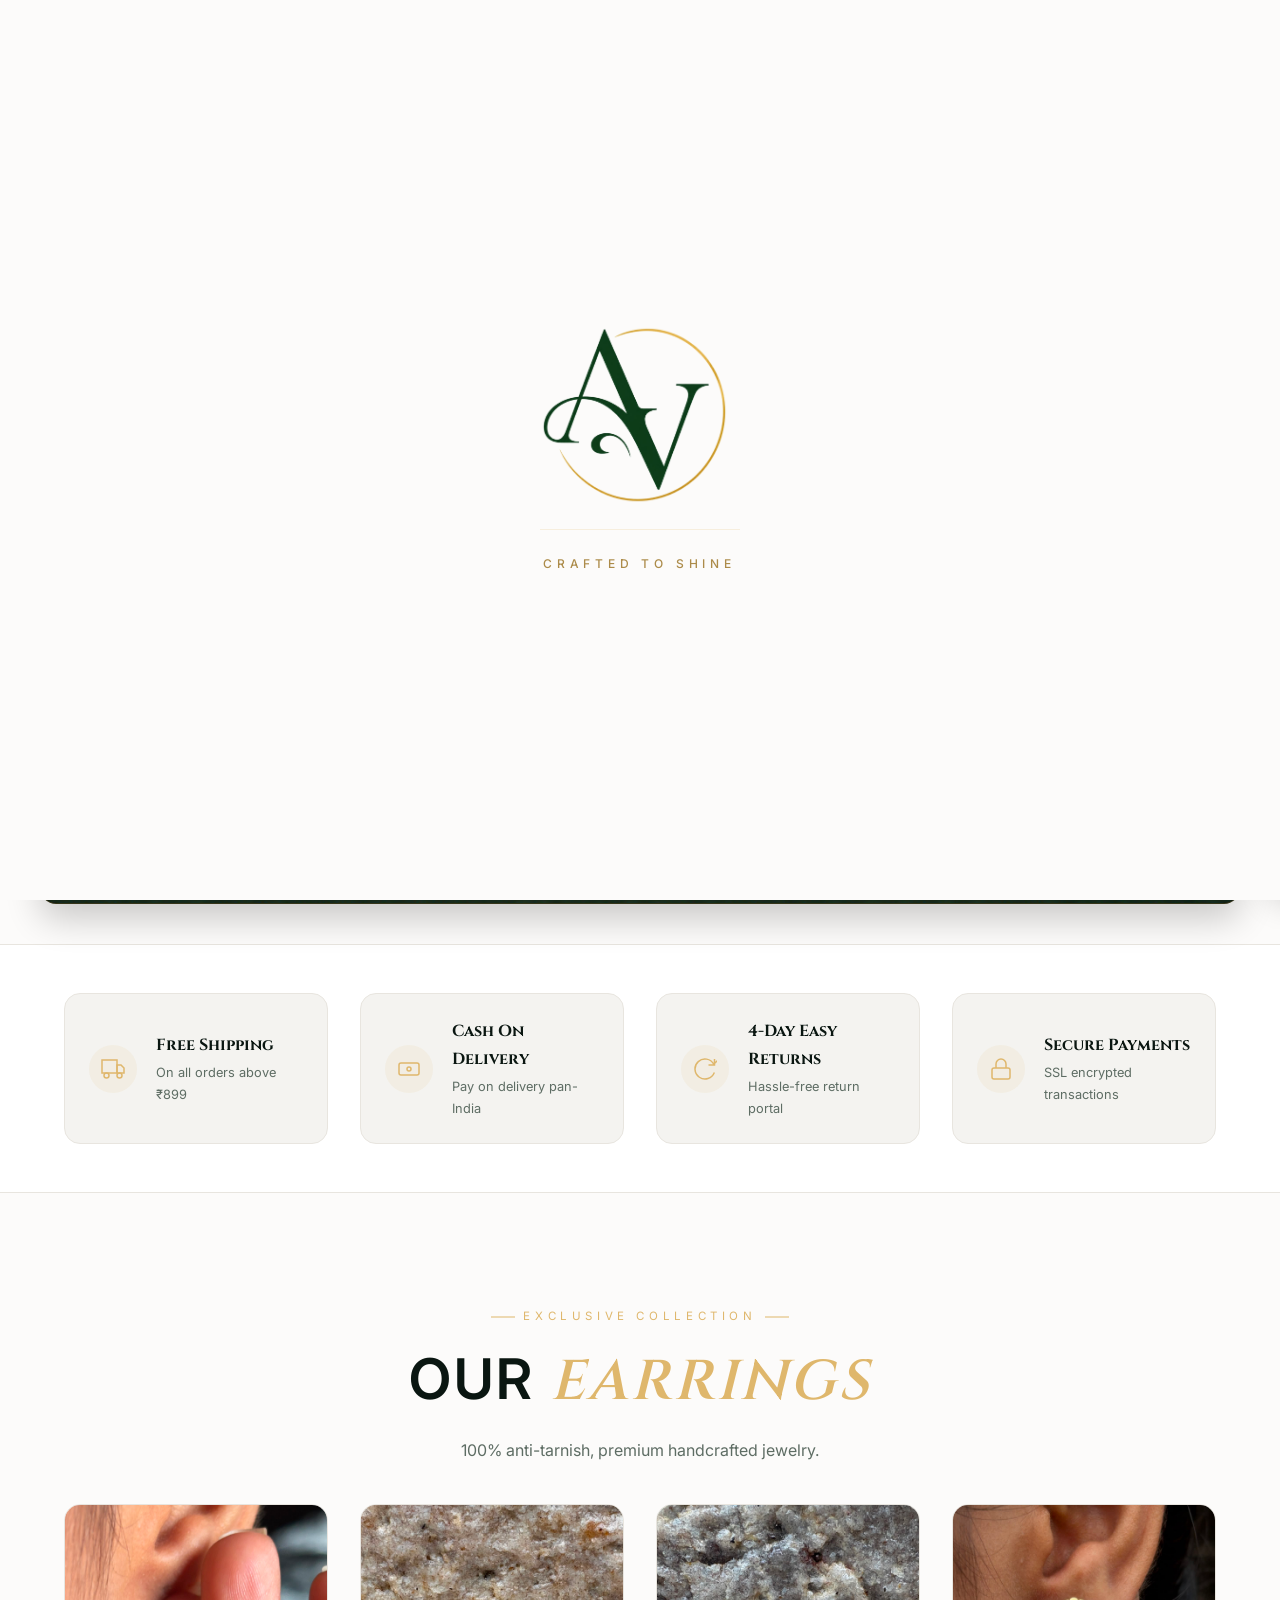
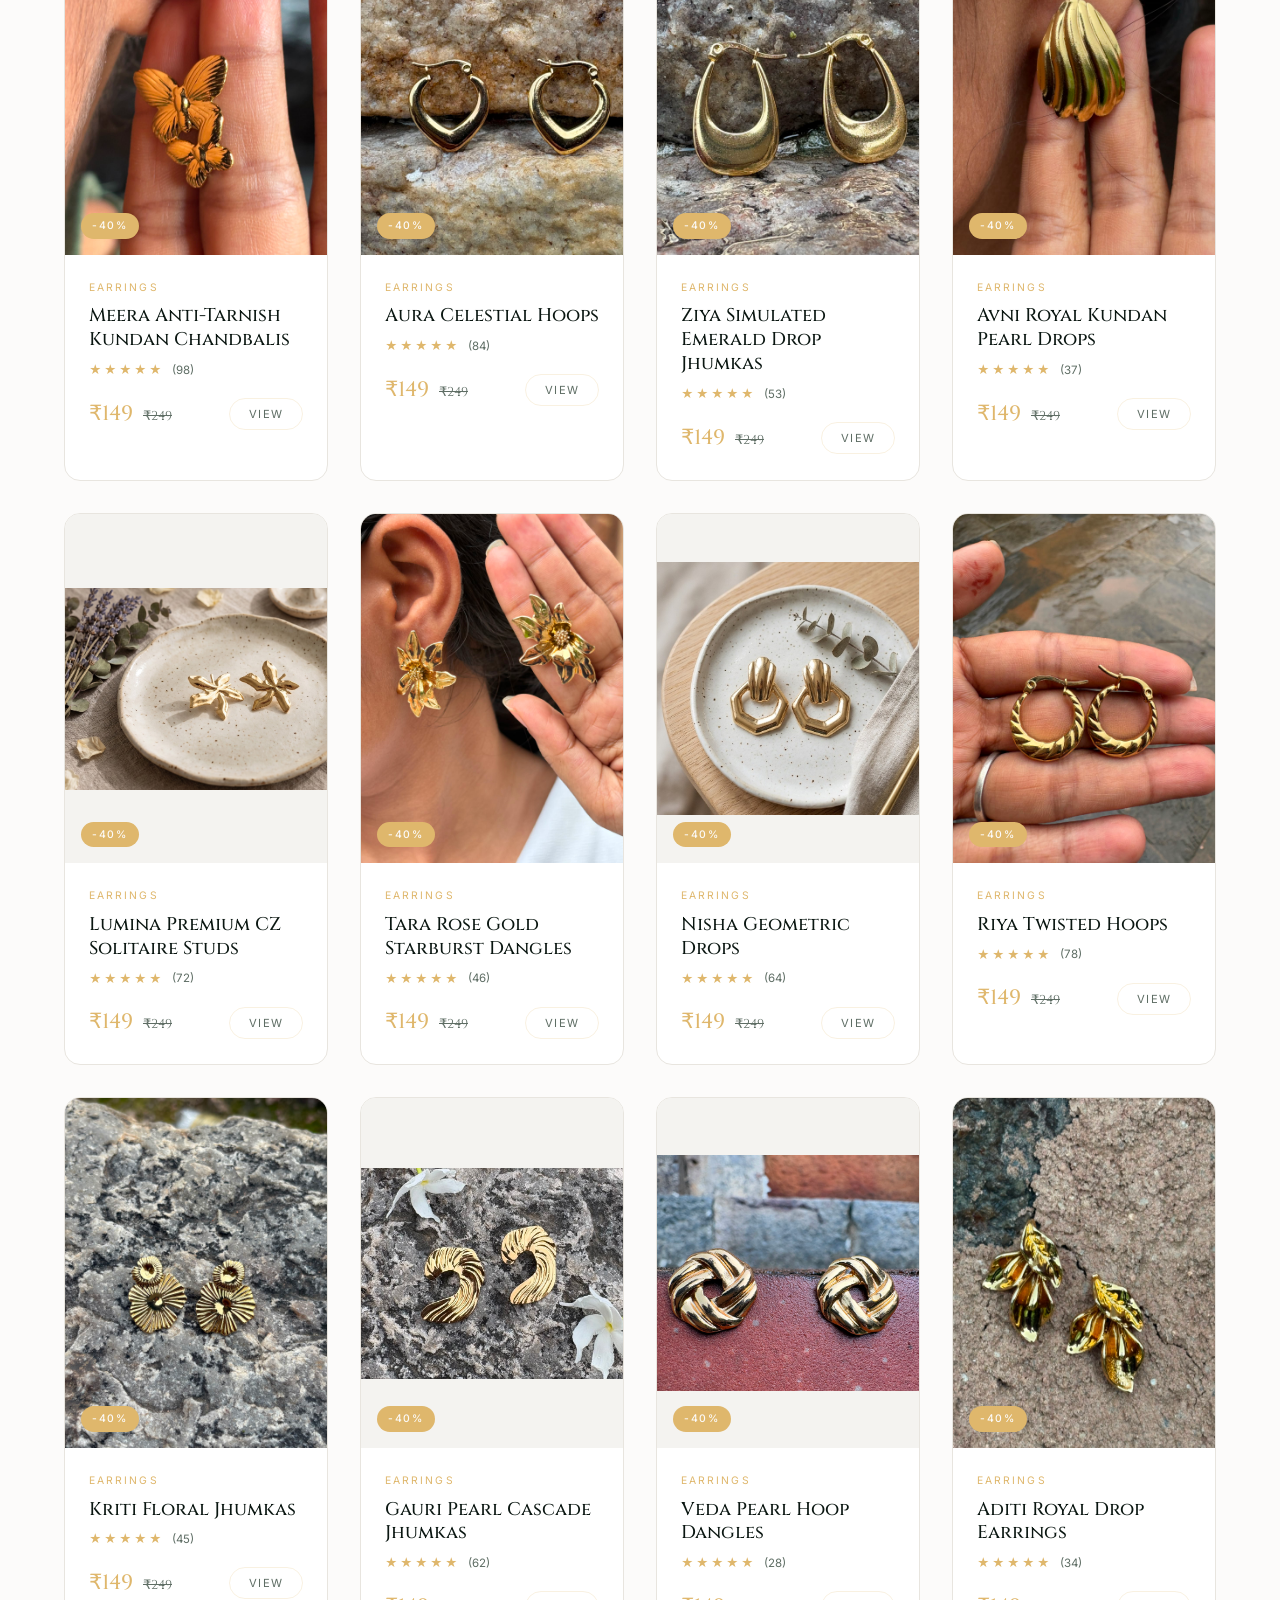
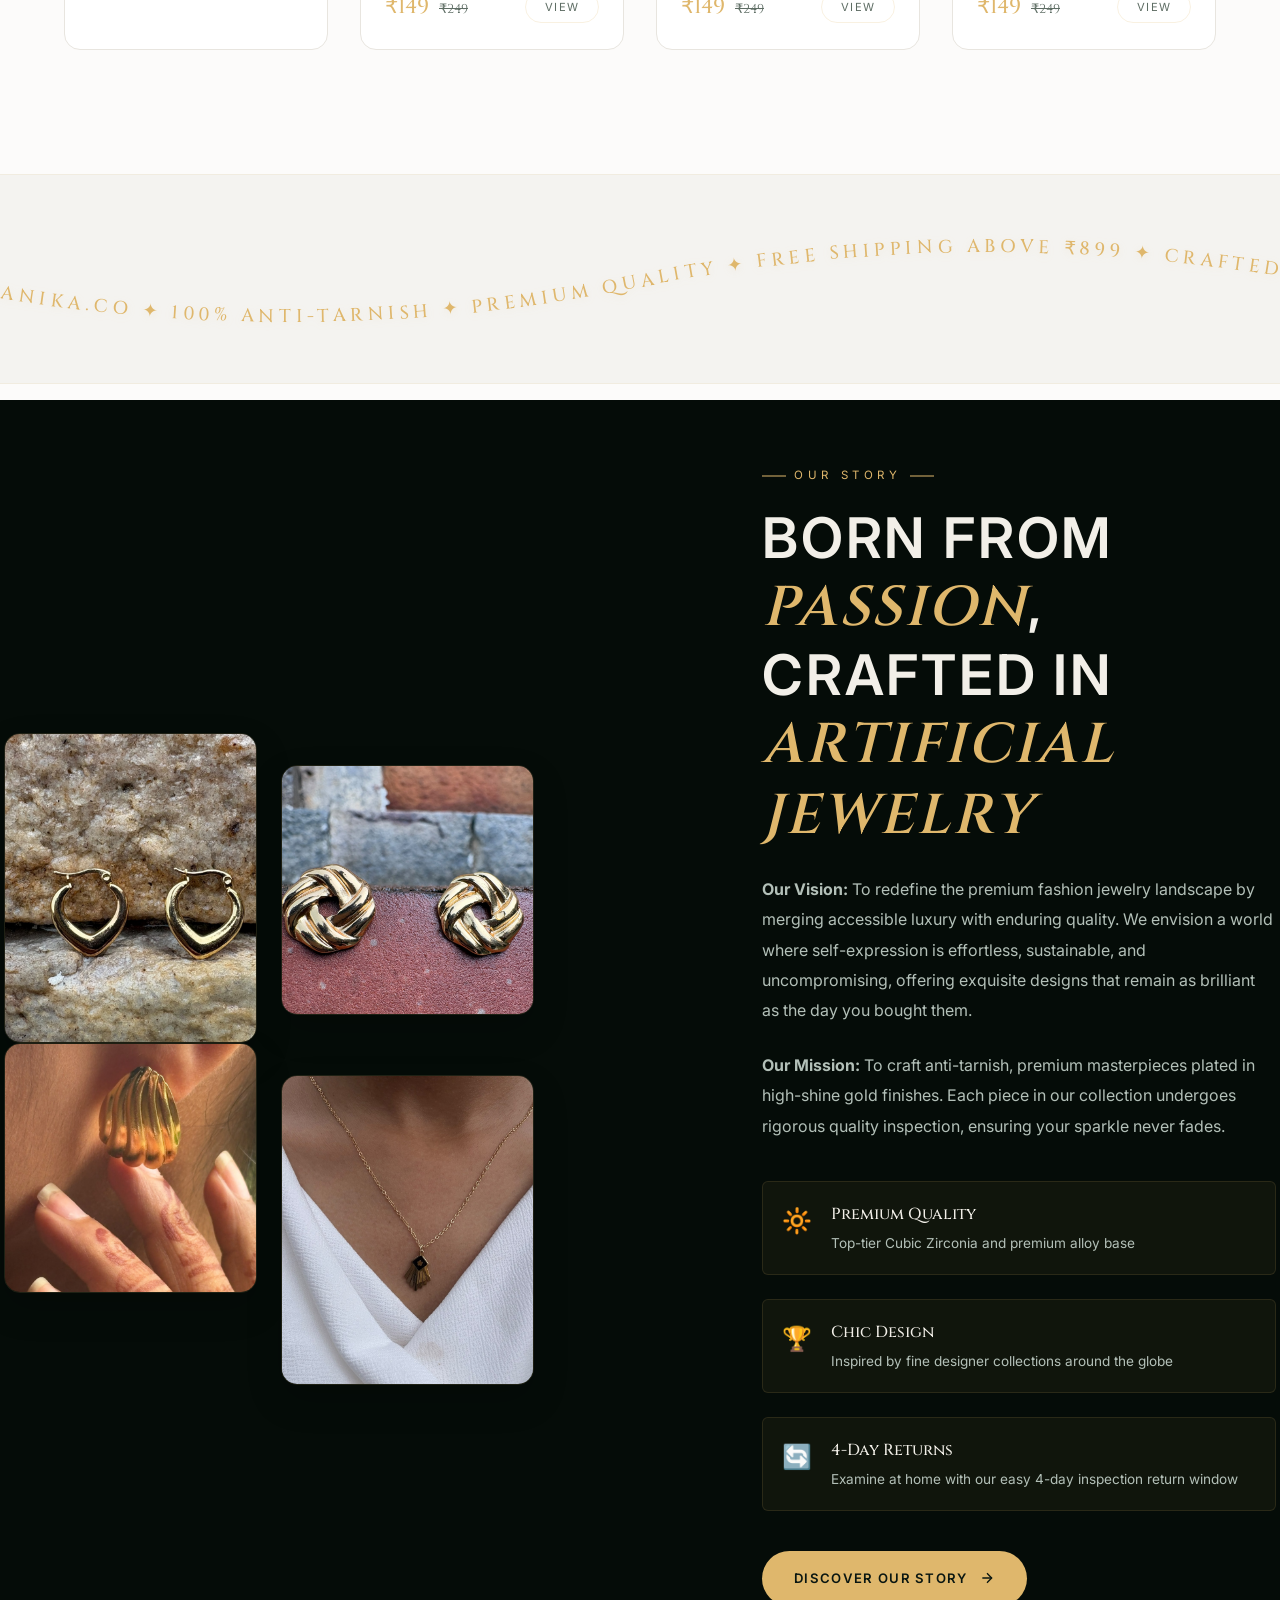
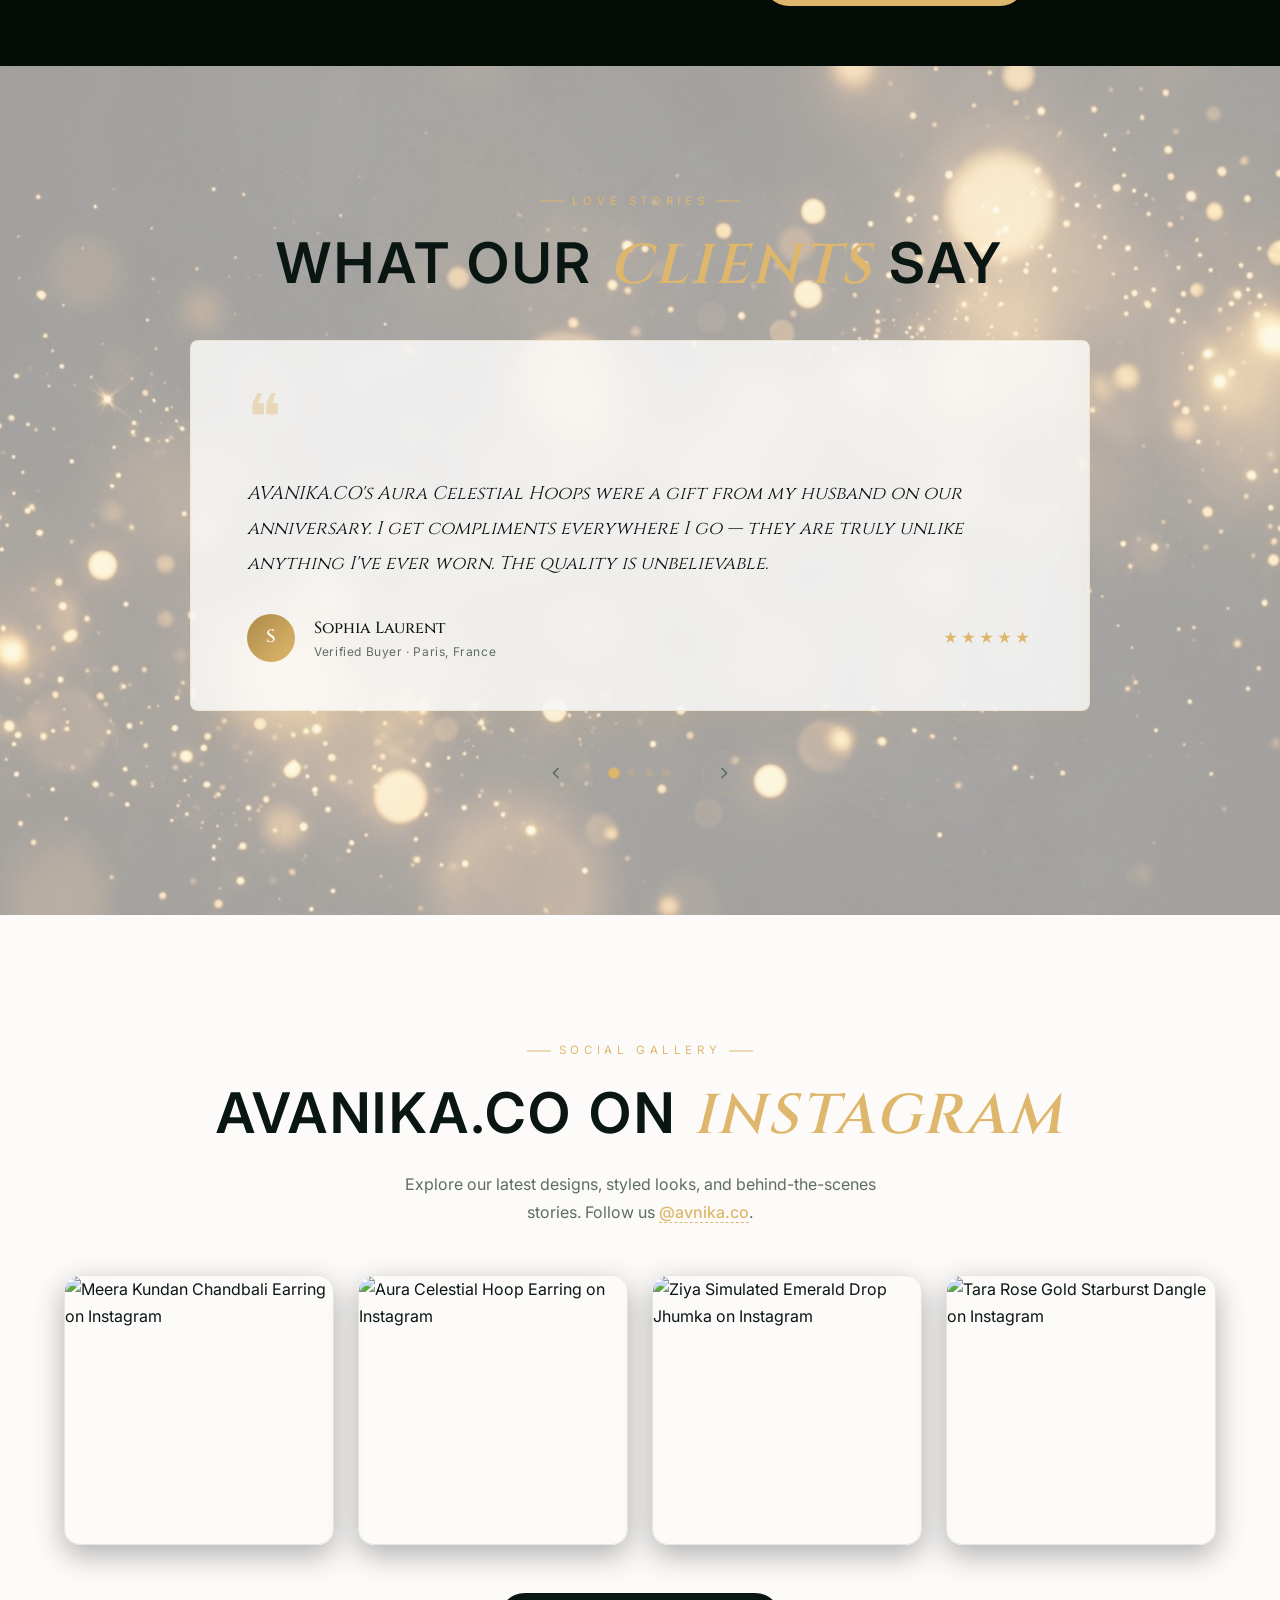
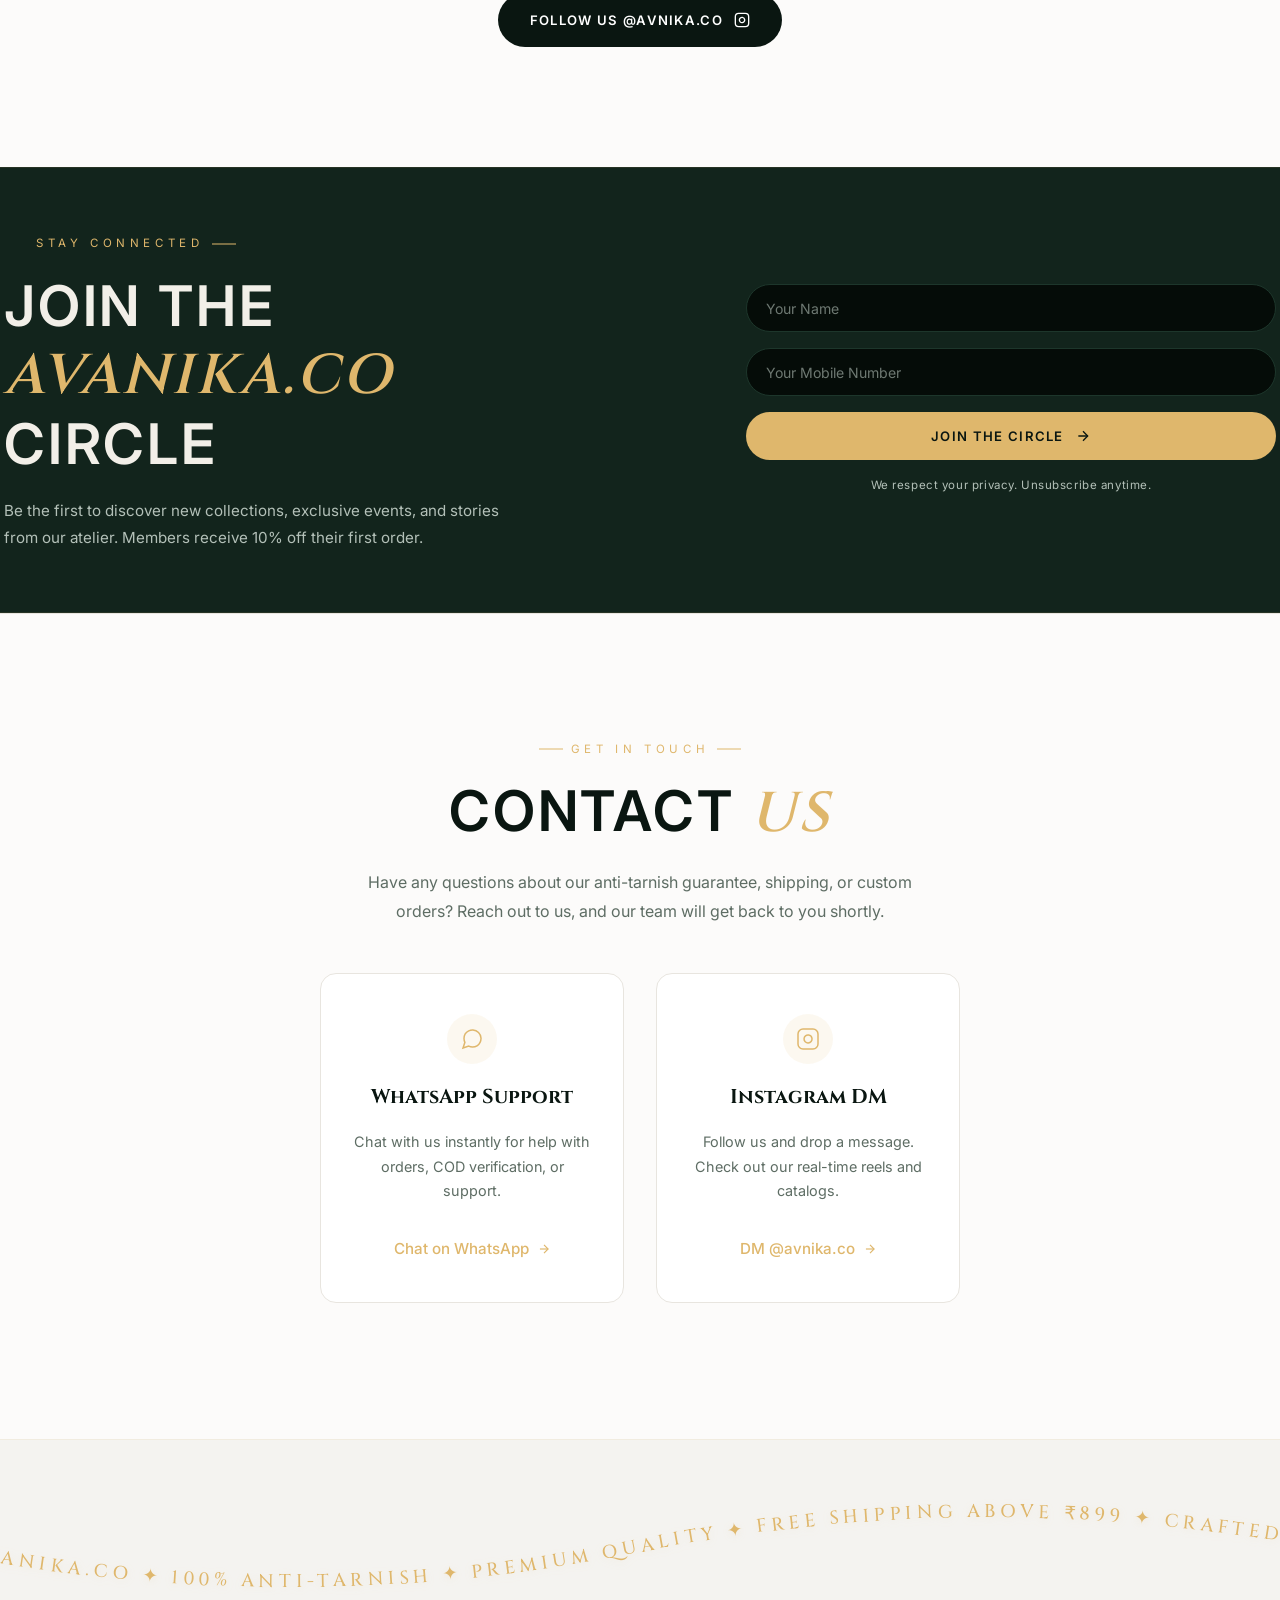
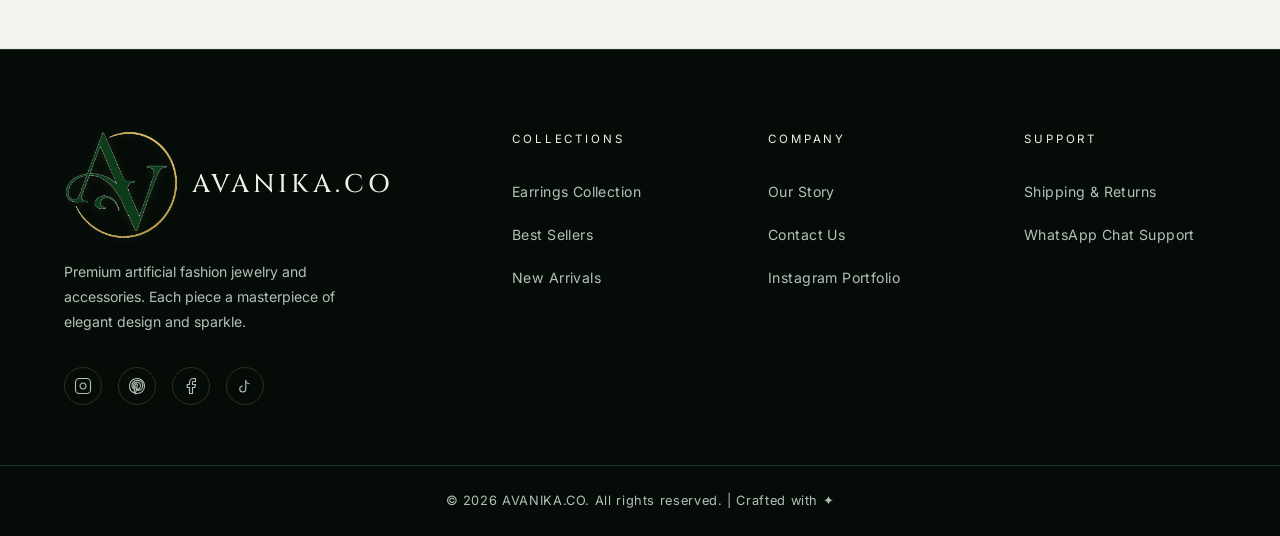
==== commit d53e93e1: "style: fix trust badges layout to one horizontal line on mobile and bump style.css cache buster" ====
--- a/index.html
+++ b/index.html
@@ -11,7 +11,7 @@
   <link rel="preconnect" href="https://fonts.googleapis.com" />
   <link rel="preconnect" href="https://fonts.gstatic.com" crossorigin />
   <link href="https://fonts.googleapis.com/css2?family=Cinzel:wght@400;500;600;700&family=Inter:wght@300;400;500;600;700&display=swap" rel="stylesheet" />
-  <link rel="stylesheet" href="style.css?v=6" />
+  <link rel="stylesheet" href="style.css?v=7" />
   <script type="application/ld+json">
   {
     "@context": "https://schema.org",
--- a/style.css
+++ b/style.css
@@ -3883,6 +3883,40 @@
   color: var(--cream-muted);
 }
 
+@media (max-width: 768px) {
+  .trust-badges-section {
+    padding: 1.2rem 3%;
+  }
+  .badges-container {
+    grid-template-columns: repeat(4, 1fr);
+    gap: 0.4rem;
+  }
+  .badge-card {
+    flex-direction: column;
+    align-items: center;
+    text-align: center;
+    gap: 0.4rem;
+    padding: 0.8rem 0.3rem;
+    border-radius: 8px;
+  }
+  .badge-icon-wrap {
+    width: 32px;
+    height: 32px;
+  }
+  .badge-icon-wrap svg {
+    width: 16px;
+    height: 16px;
+  }
+  .badge-content h4 {
+    font-size: 0.65rem;
+    margin-bottom: 0;
+    line-height: 1.25;
+  }
+  .badge-content p {
+    display: none;
+  }
+}
+
 /* ===== WHATSAPP FLOATING BUTTON ===== */
 .whatsapp-float-btn {
   position: fixed;
@@ -4808,15 +4842,23 @@
 .promo-slide {
   grid-area: 1 / 1 / 2 / 2;
   width: 100%;
+  display: none;
   opacity: 0;
-  visibility: hidden;
-  transition: opacity 0.8s cubic-bezier(0.25, 1, 0.5, 1), visibility 0.8s;
   z-index: 1;
 }
 .promo-slide.active {
+  display: block;
   opacity: 1;
-  visibility: visible;
   z-index: 2;
+  animation: promoFadeIn 0.6s cubic-bezier(0.25, 1, 0.5, 1) forwards;
+}
+@keyframes promoFadeIn {
+  from {
+    opacity: 0;
+  }
+  to {
+    opacity: 1;
+  }
 }
 .promo-banner-link {
   display: block;
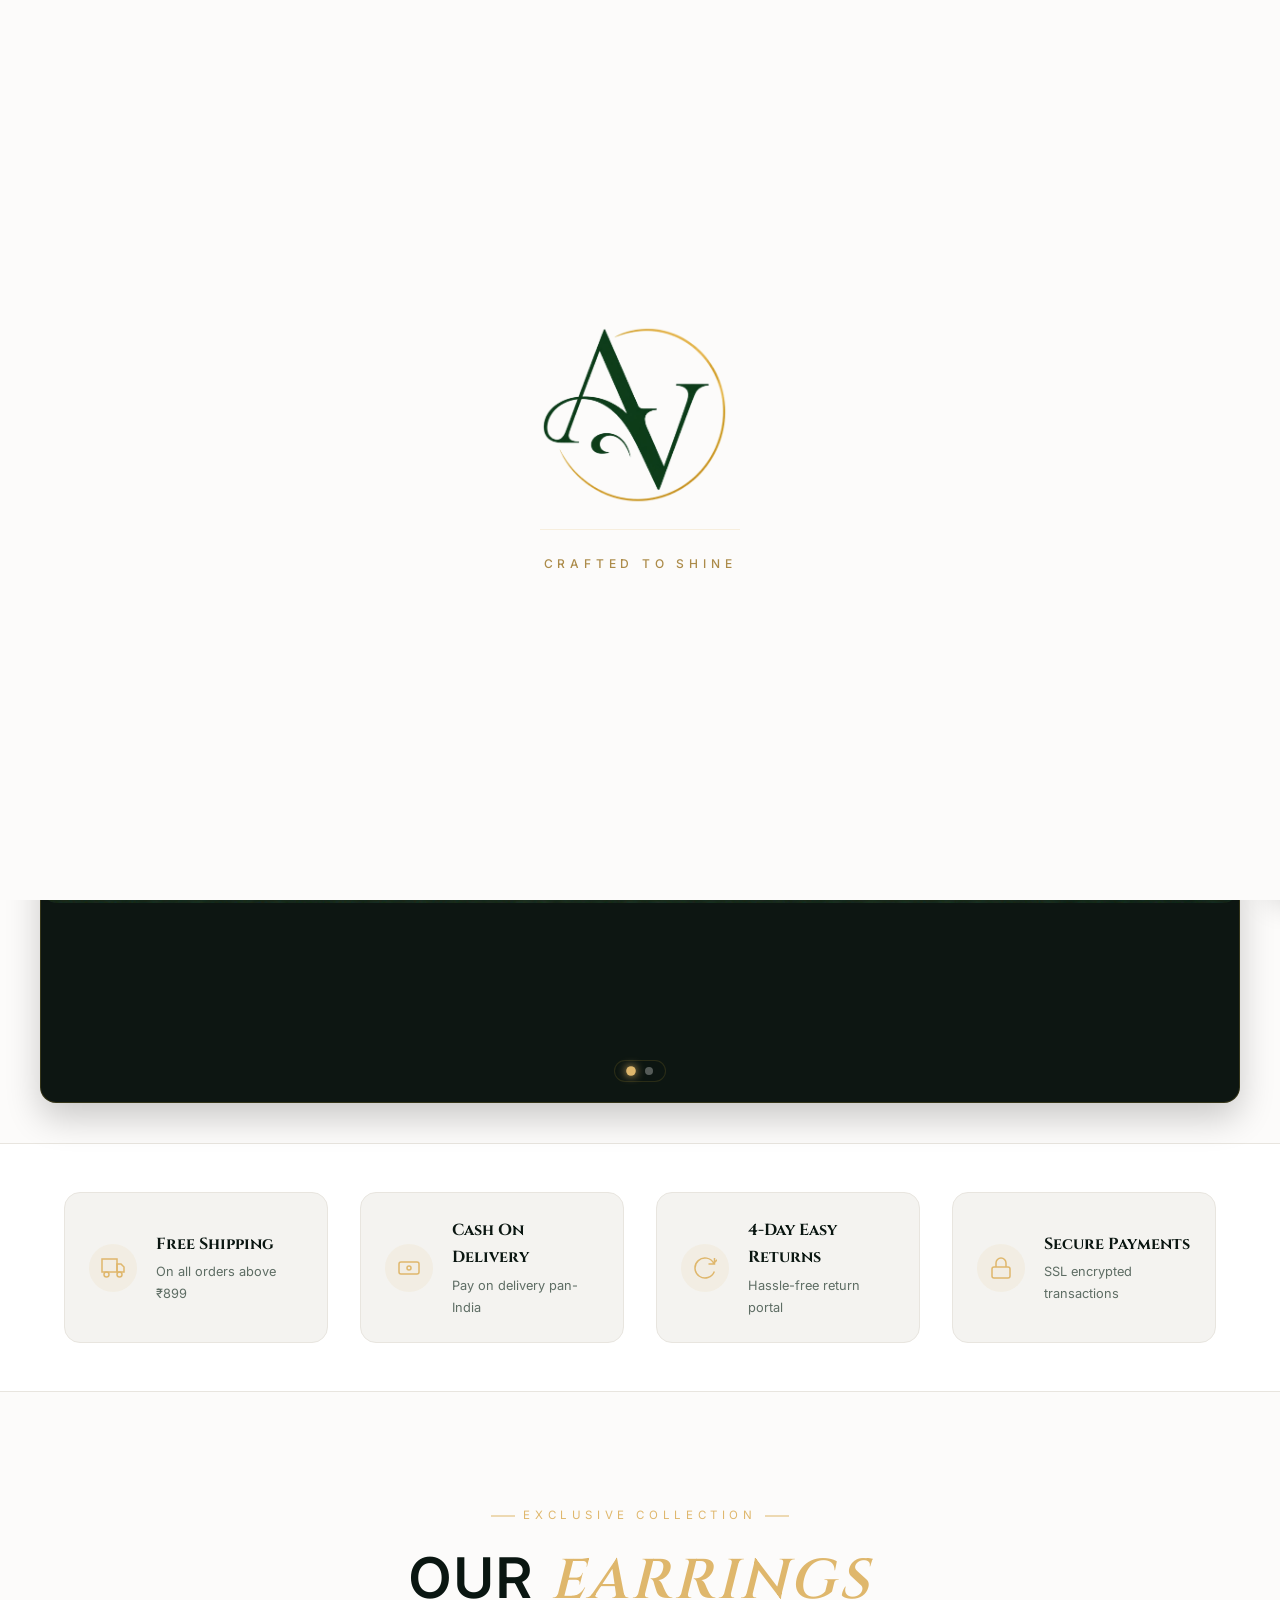
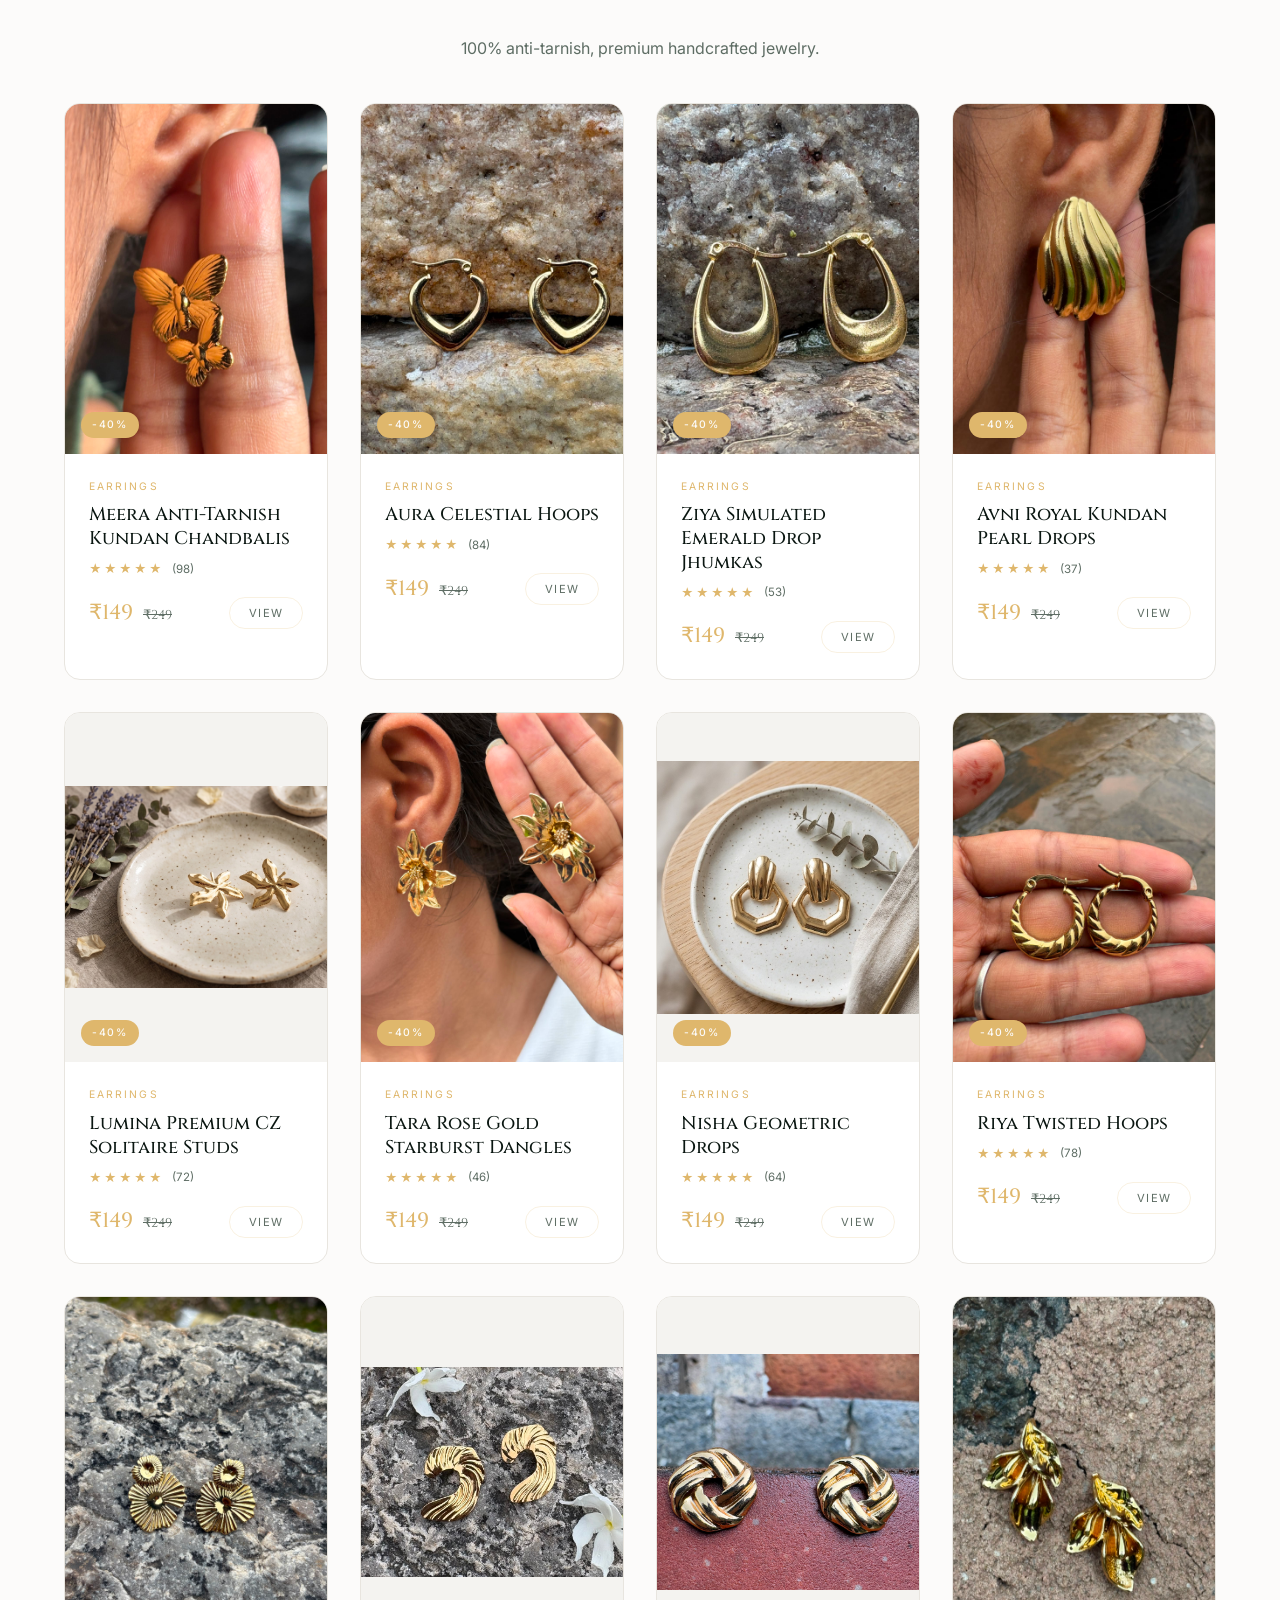
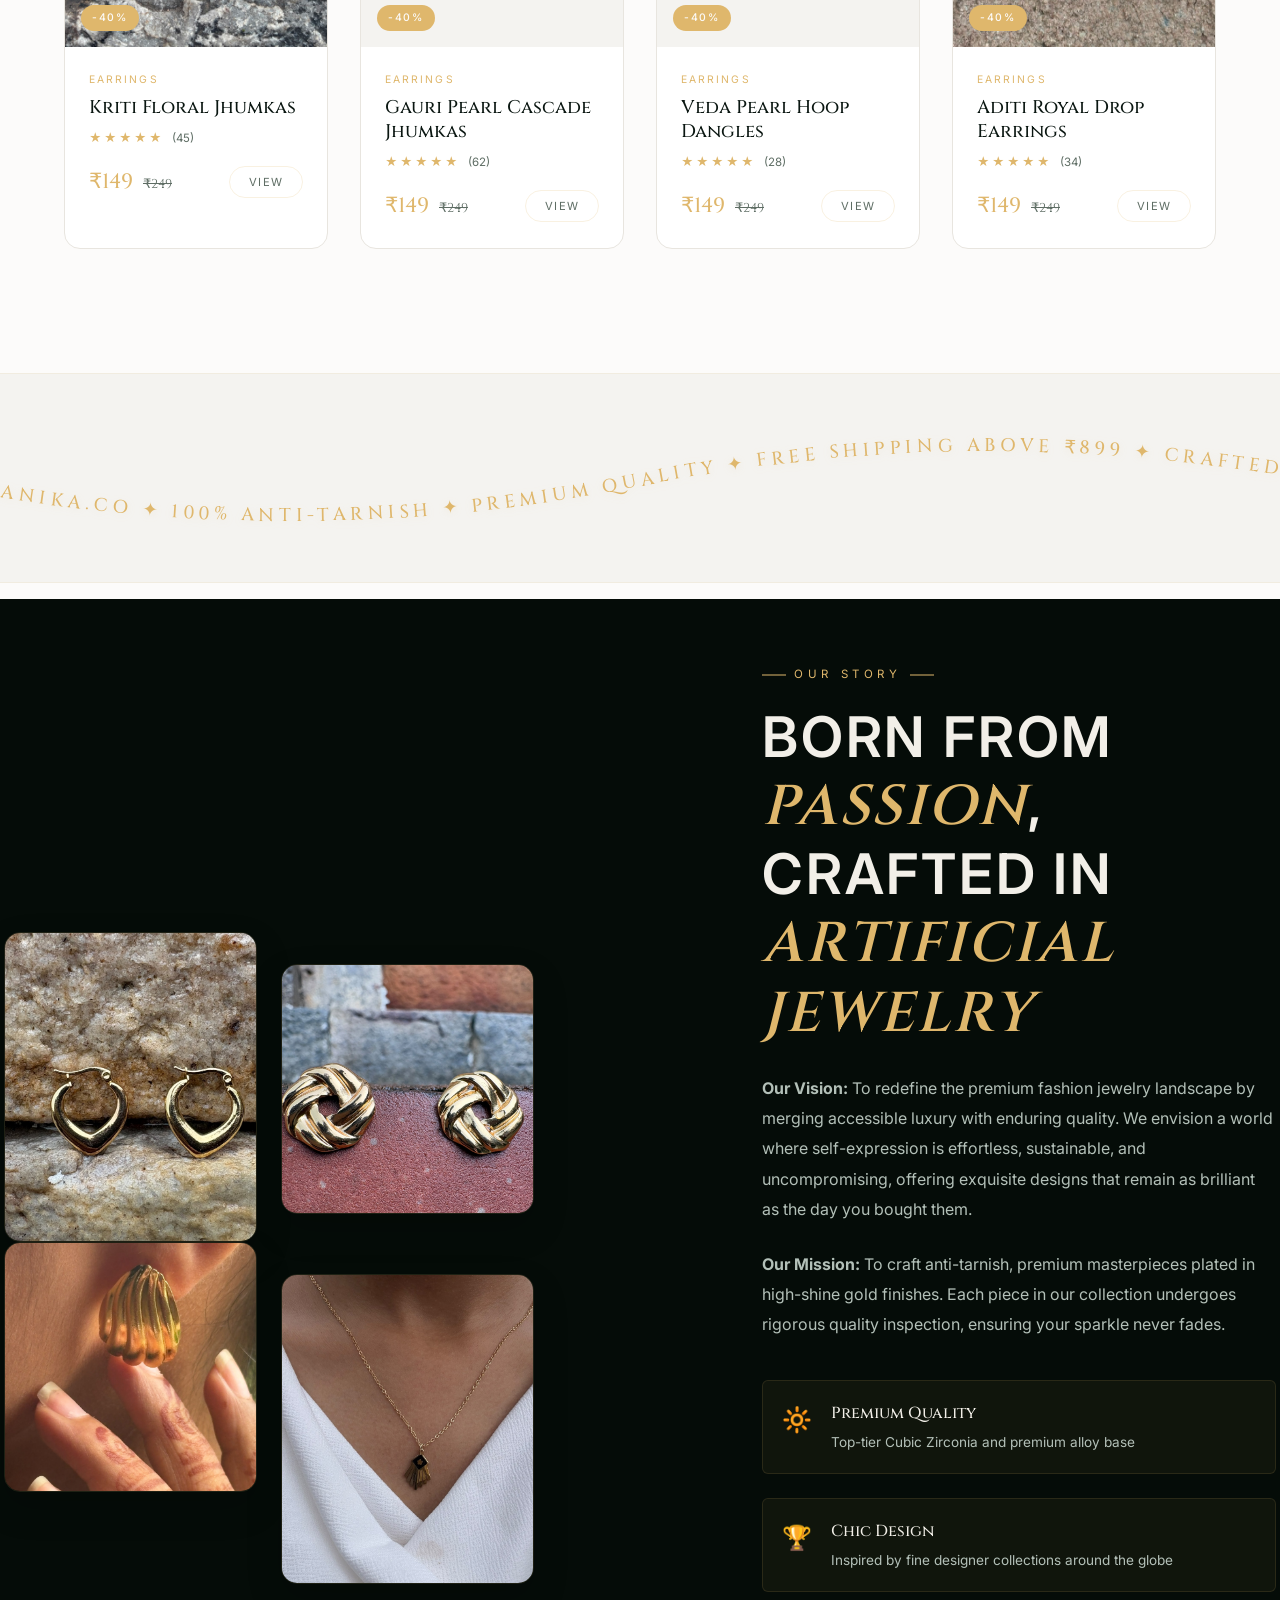
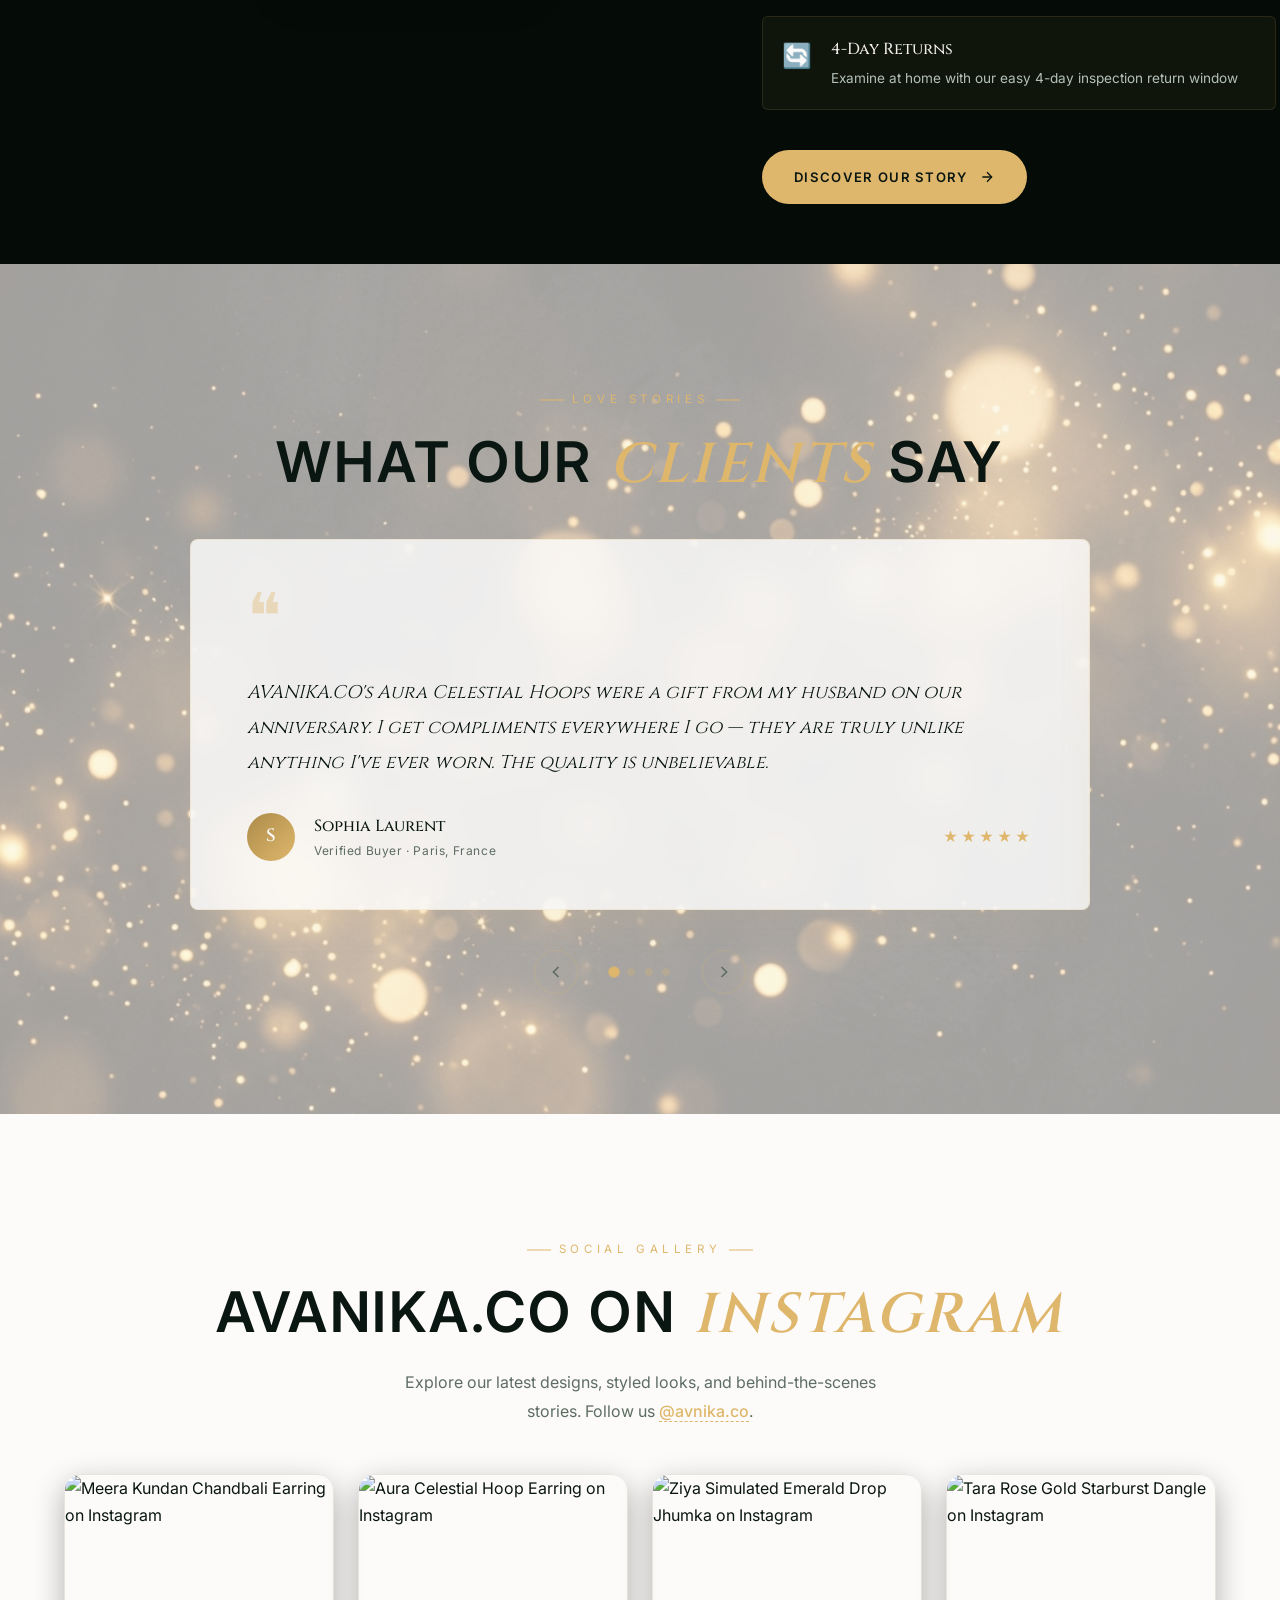
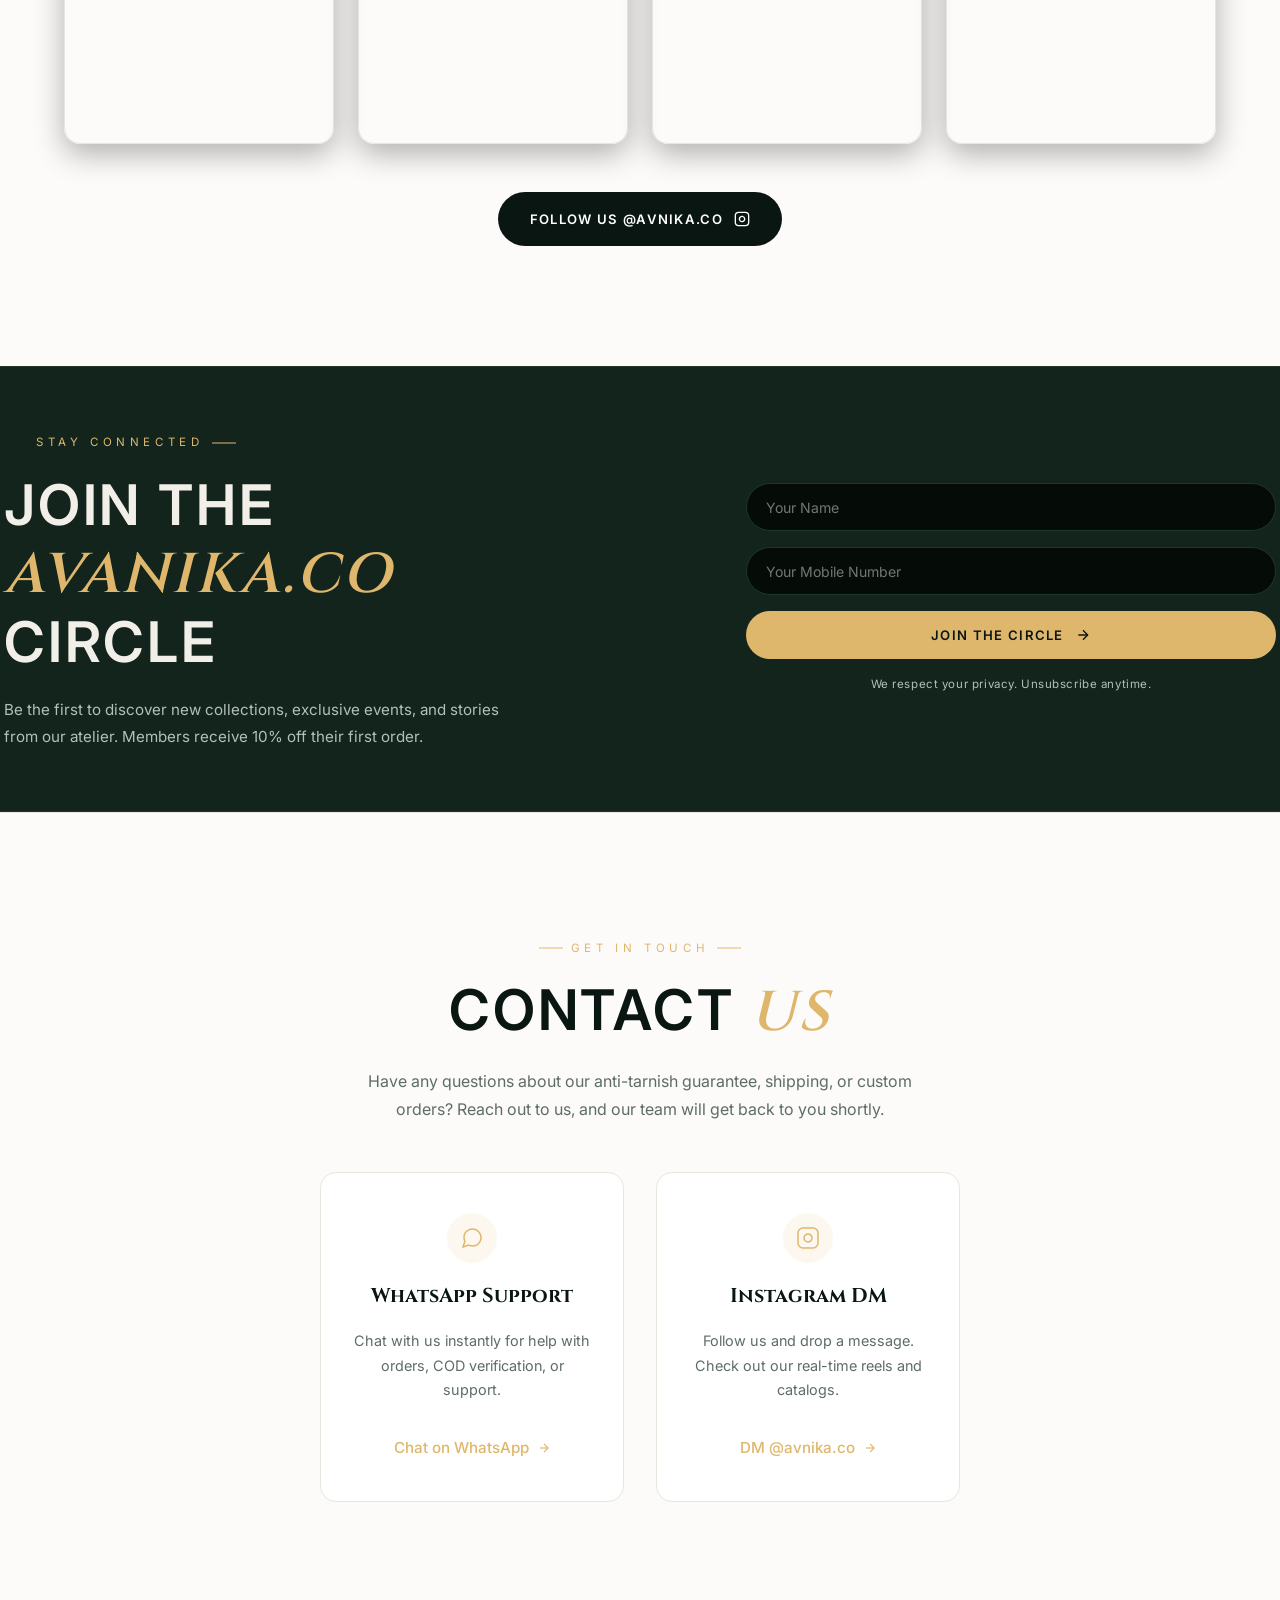
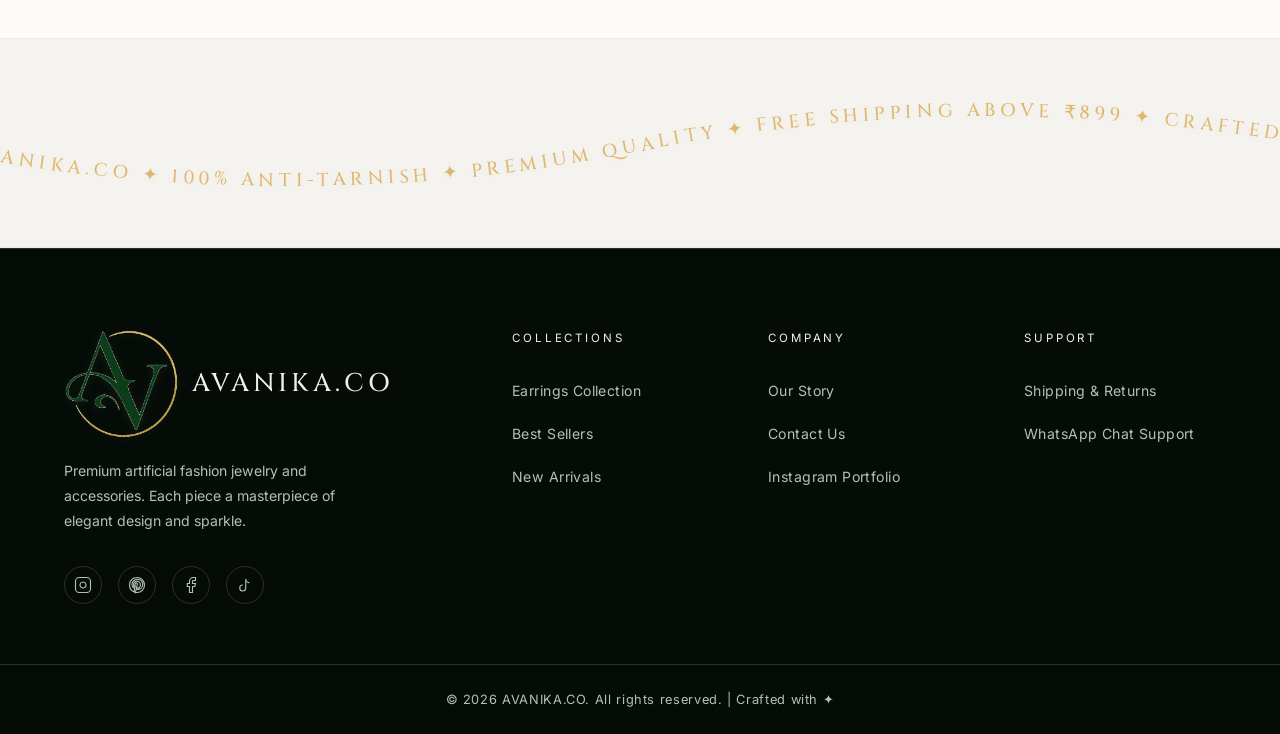
==== commit 3ec7f759: "fix: rename all earring images to clean names without spaces and fix mobile story gallery aspect rat" ====
--- a/index.html
+++ b/index.html
@@ -11,7 +11,7 @@
   <link rel="preconnect" href="https://fonts.googleapis.com" />
   <link rel="preconnect" href="https://fonts.gstatic.com" crossorigin />
   <link href="https://fonts.googleapis.com/css2?family=Cinzel:wght@400;500;600;700&family=Inter:wght@300;400;500;600;700&display=swap" rel="stylesheet" />
-  <link rel="stylesheet" href="style.css?v=7" />
+  <link rel="stylesheet" href="style.css?v=8" />
   <script type="application/ld+json">
   {
     "@context": "https://schema.org",
@@ -291,7 +291,7 @@
         <!-- Earring Card 1 (p1) -->
         <div class="product-card reveal-up" id="p1">
           <div class="product-img-wrap">
-            <img src="images/earrings/1/WhatsApp Image 2026-08-05 at 7.11.41 PM.jpeg" alt="Meera Anti-Tarnish Kundan Chandbalis" class="product-img" />
+            <img src="images/earrings/1/meera_1.jpeg" alt="Meera Anti-Tarnish Kundan Chandbalis" class="product-img" />
             <div class="product-actions">
               <button class="product-btn wishlist" data-id="p1" aria-label="Wishlist">
                 <svg width="16" height="16" viewBox="0 0 24 24" fill="none" stroke="currentColor" stroke-width="1.5"><path d="M20.84 4.61a5.5 5.5 0 0 0-7.78 0L12 5.67l-1.06-1.06a5.5 5.5 0 0 0-7.78 7.78l1.06 1.06L12 21.23l7.78-7.78 1.06-1.06a5.5 5.5 0 0 0 0-7.78z"/></svg>
@@ -316,7 +316,7 @@
         <!-- Earring Card 2 (p2) -->
         <div class="product-card reveal-up" id="p2">
           <div class="product-img-wrap">
-            <img src="images/earrings/2/WhatsApp Image 2026-08-05 at 7.11.36 PM.jpeg" alt="Aura Celestial Hoops" class="product-img" />
+            <img src="images/earrings/2/aura_1.jpeg" alt="Aura Celestial Hoops" class="product-img" />
             <div class="product-actions">
               <button class="product-btn wishlist" data-id="p2" aria-label="Wishlist">
                 <svg width="16" height="16" viewBox="0 0 24 24" fill="none" stroke="currentColor" stroke-width="1.5"><path d="M20.84 4.61a5.5 5.5 0 0 0-7.78 0L12 5.67l-1.06-1.06a5.5 5.5 0 0 0-7.78 7.78l1.06 1.06L12 21.23l7.78-7.78 1.06-1.06a5.5 5.5 0 0 0 0-7.78z"/></svg>
@@ -341,7 +341,7 @@
         <!-- Earring Card 3 (p3) -->
         <div class="product-card reveal-up" id="p3">
           <div class="product-img-wrap">
-            <img src="images/earrings/3/WhatsApp Image 2026-08-05 at 7.11.37 PM.jpeg" alt="Ziya Simulated Emerald Drop Jhumkas" class="product-img" />
+            <img src="images/earrings/3/ziya_1.jpeg" alt="Ziya Simulated Emerald Drop Jhumkas" class="product-img" />
             <div class="product-actions">
               <button class="product-btn wishlist" data-id="p3" aria-label="Wishlist">
                 <svg width="16" height="16" viewBox="0 0 24 24" fill="none" stroke="currentColor" stroke-width="1.5"><path d="M20.84 4.61a5.5 5.5 0 0 0-7.78 0L12 5.67l-1.06-1.06a5.5 5.5 0 0 0-7.78 7.78l1.06 1.06L12 21.23l7.78-7.78 1.06-1.06a5.5 5.5 0 0 0 0-7.78z"/></svg>
@@ -366,7 +366,7 @@
         <!-- Earring Card 4 (p4) -->
         <div class="product-card reveal-up" id="p4">
           <div class="product-img-wrap">
-            <img src="images/earrings/4/WhatsApp Image 2026-08-05 at 7.11.43 PM.jpeg" alt="Avni Royal Kundan Pearl Drops" class="product-img" />
+            <img src="images/earrings/4/avni_1.jpeg" alt="Avni Royal Kundan Pearl Drops" class="product-img" />
             <div class="product-actions">
               <button class="product-btn wishlist" data-id="p4" aria-label="Wishlist">
                 <svg width="16" height="16" viewBox="0 0 24 24" fill="none" stroke="currentColor" stroke-width="1.5"><path d="M20.84 4.61a5.5 5.5 0 0 0-7.78 0L12 5.67l-1.06-1.06a5.5 5.5 0 0 0-7.78 7.78l1.06 1.06L12 21.23l7.78-7.78 1.06-1.06a5.5 5.5 0 0 0 0-7.78z"/></svg>
@@ -391,7 +391,7 @@
         <!-- Earring Card 5 (p5) -->
         <div class="product-card reveal-up" id="p5">
           <div class="product-img-wrap">
-            <img src="images/earrings/5/WhatsApp Image 2026-06-15 at 11.04.50 PM.jpeg" alt="Lumina Premium CZ Solitaire Studs" class="product-img" />
+            <img src="images/earrings/5/lumina_1.jpeg" alt="Lumina Premium CZ Solitaire Studs" class="product-img" />
             <div class="product-actions">
               <button class="product-btn wishlist" data-id="p5" aria-label="Wishlist">
                 <svg width="16" height="16" viewBox="0 0 24 24" fill="none" stroke="currentColor" stroke-width="1.5"><path d="M20.84 4.61a5.5 5.5 0 0 0-7.78 0L12 5.67l-1.06-1.06a5.5 5.5 0 0 0-7.78 7.78l1.06 1.06L12 21.23l7.78-7.78 1.06-1.06a5.5 5.5 0 0 0 0-7.78z"/></svg>
@@ -416,7 +416,7 @@
         <!-- Earring Card 6 (p6) -->
         <div class="product-card reveal-up" id="p6">
           <div class="product-img-wrap">
-            <img src="images/earrings/6/WhatsApp Image 2026-08-04 at 7.27.54 PM.jpeg" alt="Tara Rose Gold Starburst Dangles" class="product-img" />
+            <img src="images/earrings/6/tara_1.jpeg" alt="Tara Rose Gold Starburst Dangles" class="product-img" />
             <div class="product-actions">
               <button class="product-btn wishlist" data-id="p6" aria-label="Wishlist">
                 <svg width="16" height="16" viewBox="0 0 24 24" fill="none" stroke="currentColor" stroke-width="1.5"><path d="M20.84 4.61a5.5 5.5 0 0 0-7.78 0L12 5.67l-1.06-1.06a5.5 5.5 0 0 0-7.78 7.78l1.06 1.06L12 21.23l7.78-7.78 1.06-1.06a5.5 5.5 0 0 0 0-7.78z"/></svg>
@@ -441,7 +441,7 @@
         <!-- Earring Card 7 (p7) -->
         <div class="product-card reveal-up" id="p7">
           <div class="product-img-wrap">
-            <img src="images/earrings/7/WhatsApp Image 2026-06-15 at 11.04.48 PM (2).jpeg" alt="Nisha Geometric Drops" class="product-img" />
+            <img src="images/earrings/7/nisha_1.jpeg" alt="Nisha Geometric Drops" class="product-img" />
             <div class="product-actions">
               <button class="product-btn wishlist" data-id="p7" aria-label="Wishlist">
                 <svg width="16" height="16" viewBox="0 0 24 24" fill="none" stroke="currentColor" stroke-width="1.5"><path d="M20.84 4.61a5.5 5.5 0 0 0-7.78 0L12 5.67l-1.06-1.06a5.5 5.5 0 0 0-7.78 7.78l1.06 1.06L12 21.23l7.78-7.78 1.06-1.06a5.5 5.5 0 0 0 0-7.78z"/></svg>
@@ -466,7 +466,7 @@
         <!-- Earring Card 8 (p8) -->
         <div class="product-card reveal-up" id="p8">
           <div class="product-img-wrap">
-            <img src="images/earrings/8/WhatsApp Image 2026-08-05 at 7.11.39 PM.jpeg" alt="Riya Twisted Hoops" class="product-img" />
+            <img src="images/earrings/8/riya_1.jpeg" alt="Riya Twisted Hoops" class="product-img" />
             <div class="product-actions">
               <button class="product-btn wishlist" data-id="p8" aria-label="Wishlist">
                 <svg width="16" height="16" viewBox="0 0 24 24" fill="none" stroke="currentColor" stroke-width="1.5"><path d="M20.84 4.61a5.5 5.5 0 0 0-7.78 0L12 5.67l-1.06-1.06a5.5 5.5 0 0 0-7.78 7.78l1.06 1.06L12 21.23l7.78-7.78 1.06-1.06a5.5 5.5 0 0 0 0-7.78z"/></svg>
@@ -491,7 +491,7 @@
         <!-- Earring Card 9 (p9) -->
         <div class="product-card reveal-up" id="p9">
           <div class="product-img-wrap">
-            <img src="images/earrings/9/WhatsApp Image 2026-08-04 at 7.31.27 PM.jpeg" alt="Kriti Floral Jhumkas" class="product-img" />
+            <img src="images/earrings/9/kriti_1.jpeg" alt="Kriti Floral Jhumkas" class="product-img" />
             <div class="product-actions">
               <button class="product-btn wishlist" data-id="p9" aria-label="Wishlist">
                 <svg width="16" height="16" viewBox="0 0 24 24" fill="none" stroke="currentColor" stroke-width="1.5"><path d="M20.84 4.61a5.5 5.5 0 0 0-7.78 0L12 5.67l-1.06-1.06a5.5 5.5 0 0 0-7.78 7.78l1.06 1.06L12 21.23l7.78-7.78 1.06-1.06a5.5 5.5 0 0 0 0-7.78z"/></svg>
@@ -516,7 +516,7 @@
         <!-- Earring Card 10 (p10) -->
         <div class="product-card reveal-up" id="p10">
           <div class="product-img-wrap">
-            <img src="images/earrings/10/WhatsApp Image 2026-08-04 at 7.33.56 PM.jpeg" alt="Gauri Pearl Cascade Jhumkas" class="product-img" />
+            <img src="images/earrings/10/gauri_1.jpeg" alt="Gauri Pearl Cascade Jhumkas" class="product-img" />
             <div class="product-actions">
               <button class="product-btn wishlist" data-id="p10" aria-label="Wishlist">
                 <svg width="16" height="16" viewBox="0 0 24 24" fill="none" stroke="currentColor" stroke-width="1.5"><path d="M20.84 4.61a5.5 5.5 0 0 0-7.78 0L12 5.67l-1.06-1.06a5.5 5.5 0 0 0-7.78 7.78l1.06 1.06L12 21.23l7.78-7.78 1.06-1.06a5.5 5.5 0 0 0 0-7.78z"/></svg>
@@ -541,7 +541,7 @@
         <!-- Earring Card 11 (p11) -->
         <div class="product-card reveal-up" id="p11">
           <div class="product-img-wrap">
-            <img src="images/earrings/11/WhatsApp Image 2026-08-05 at 7.11.39 PM.jpeg" alt="Veda Pearl Hoop Dangles" class="product-img" />
+            <img src="images/earrings/11/veda_1.jpeg" alt="Veda Pearl Hoop Dangles" class="product-img" />
             <div class="product-actions">
               <button class="product-btn wishlist" data-id="p11" aria-label="Wishlist">
                 <svg width="16" height="16" viewBox="0 0 24 24" fill="none" stroke="currentColor" stroke-width="1.5"><path d="M20.84 4.61a5.5 5.5 0 0 0-7.78 0L12 5.67l-1.06-1.06a5.5 5.5 0 0 0-7.78 7.78l1.06 1.06L12 21.23l7.78-7.78 1.06-1.06a5.5 5.5 0 0 0 0-7.78z"/></svg>
@@ -566,7 +566,7 @@
         <!-- Earring Card 12 (p12) -->
         <div class="product-card reveal-up" id="p12">
           <div class="product-img-wrap">
-            <img src="images/earrings/12/WhatsApp Image 2026-08-05 at 7.11.40 PM.jpeg" alt="Aditi Royal Drop Earrings" class="product-img" />
+            <img src="images/earrings/12/aditi_1.jpeg" alt="Aditi Royal Drop Earrings" class="product-img" />
             <div class="product-actions">
               <button class="product-btn wishlist" data-id="p12" aria-label="Wishlist">
                 <svg width="16" height="16" viewBox="0 0 24 24" fill="none" stroke="currentColor" stroke-width="1.5"><path d="M20.84 4.61a5.5 5.5 0 0 0-7.78 0L12 5.67l-1.06-1.06a5.5 5.5 0 0 0-7.78 7.78l1.06 1.06L12 21.23l7.78-7.78 1.06-1.06a5.5 5.5 0 0 0 0-7.78z"/></svg>
--- a/style.css
+++ b/style.css
@@ -1304,7 +1304,8 @@
   .gallery-item.item-2, 
   .gallery-item.item-3, 
   .gallery-item.item-4 {
-    height: 200px;
+    height: auto;
+    aspect-ratio: 3 / 4;
     margin-top: 0 !important;
   }
 }
@@ -4826,7 +4827,7 @@
   border: 1px solid rgba(212, 175, 55, 0.2);
   box-shadow: 0 15px 35px rgba(0, 0, 0, 0.2);
   background: #0d1612;
-  transition: transform 0.4s cubic-bezier(0.165, 0.84, 0.44, 1), box-shadow 0.4s ease;
+  transition: height 0.4s cubic-bezier(0.25, 1, 0.5, 1), transform 0.4s cubic-bezier(0.165, 0.84, 0.44, 1), box-shadow 0.4s ease;
 }
 .promo-slider-container:hover {
   transform: translateY(-4px);
@@ -4836,29 +4837,13 @@
 .promo-slider-wrapper {
   position: relative;
   width: 100%;
-  display: grid;
-  grid-template-columns: 1fr;
+  display: flex;
+  transition: transform 0.6s cubic-bezier(0.25, 1, 0.5, 1);
 }
 .promo-slide {
-  grid-area: 1 / 1 / 2 / 2;
+  flex: 0 0 100%;
   width: 100%;
-  display: none;
-  opacity: 0;
-  z-index: 1;
-}
-.promo-slide.active {
-  display: block;
-  opacity: 1;
-  z-index: 2;
-  animation: promoFadeIn 0.6s cubic-bezier(0.25, 1, 0.5, 1) forwards;
-}
-@keyframes promoFadeIn {
-  from {
-    opacity: 0;
-  }
-  to {
-    opacity: 1;
-  }
+  box-sizing: border-box;
 }
 .promo-banner-link {
   display: block;
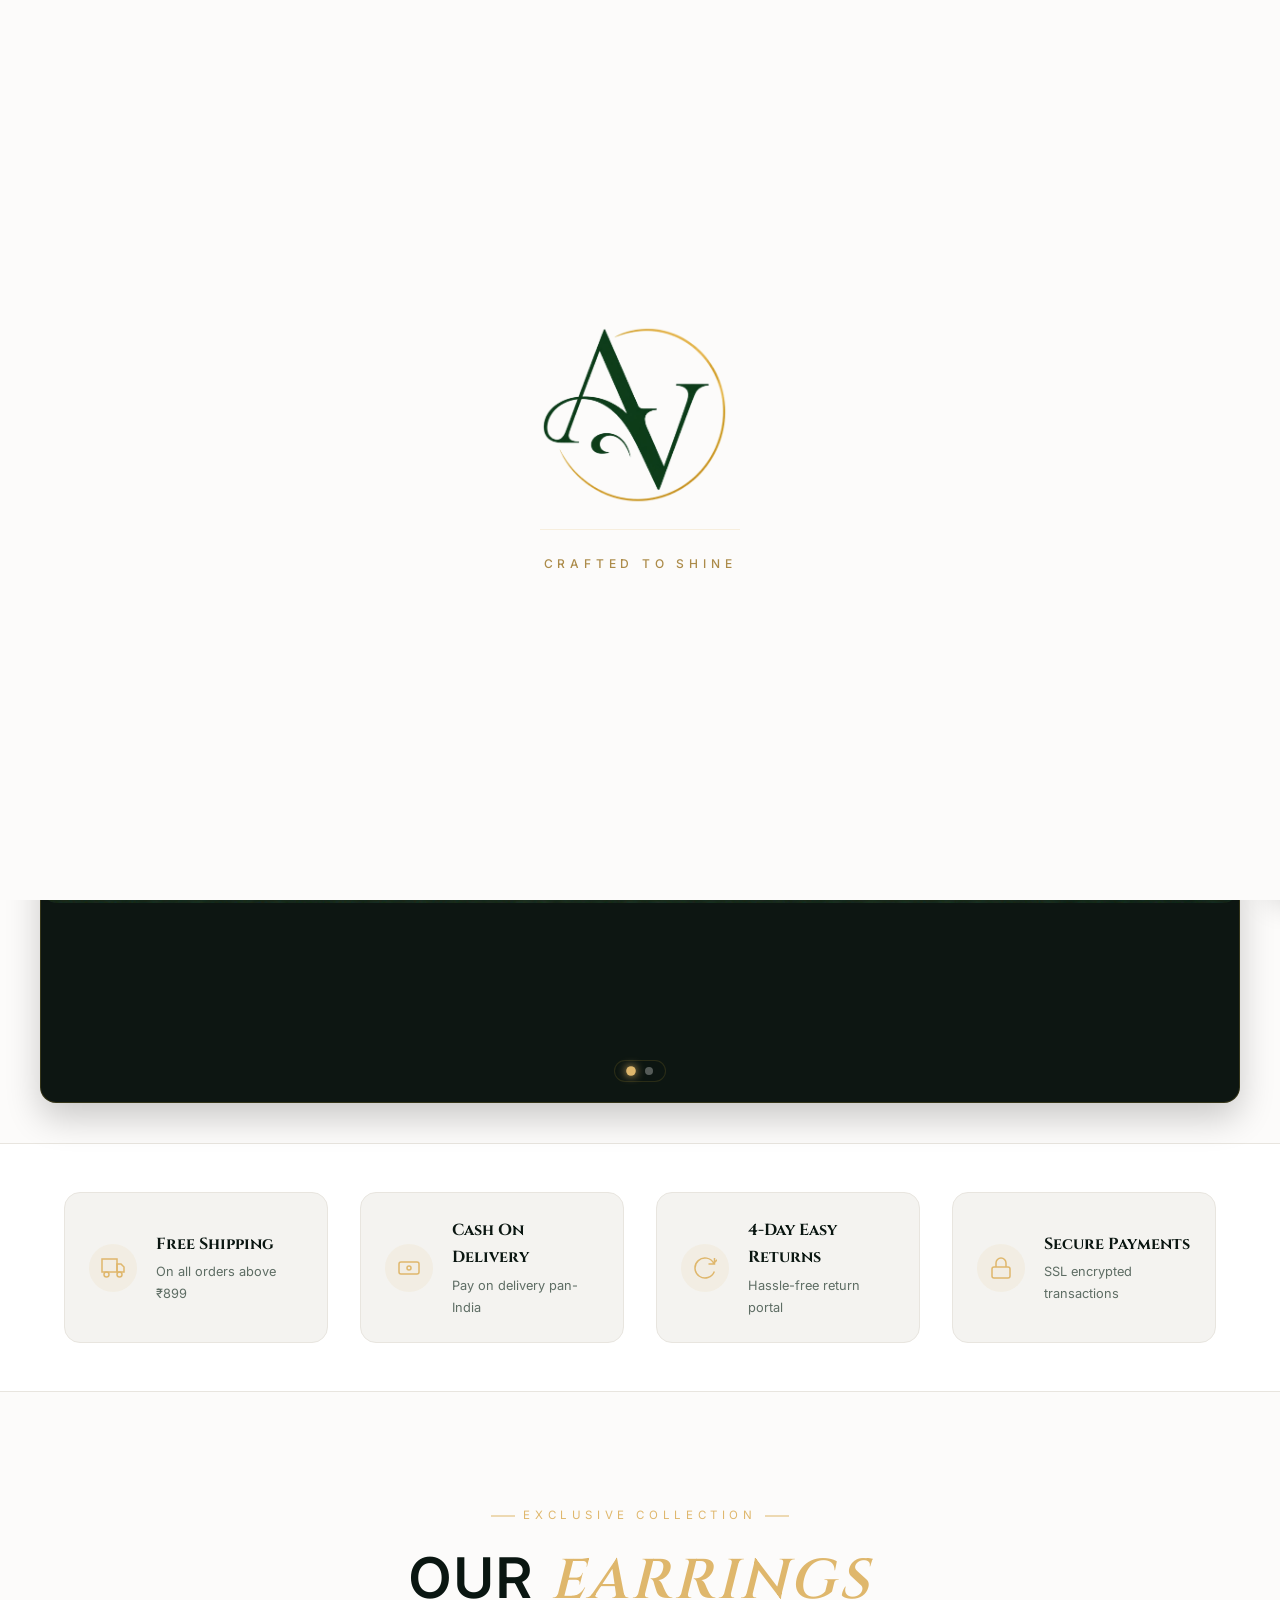
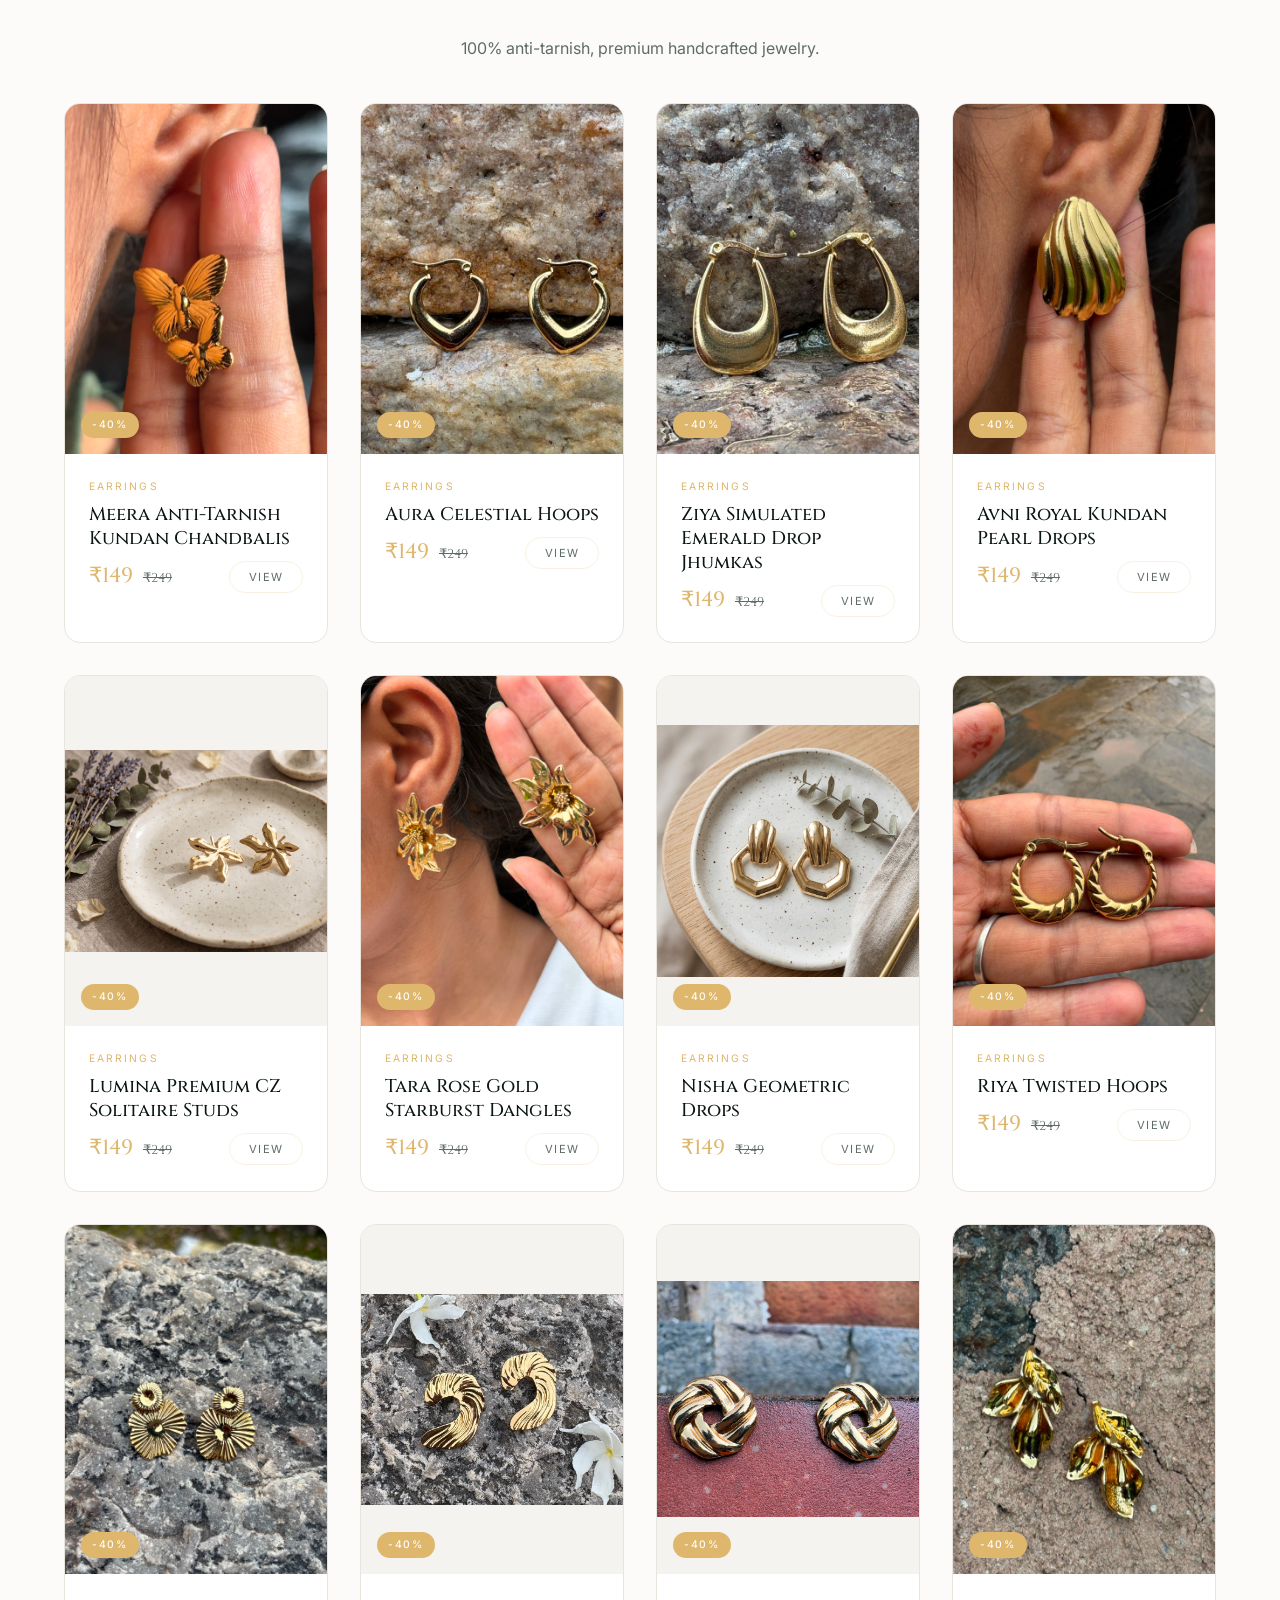
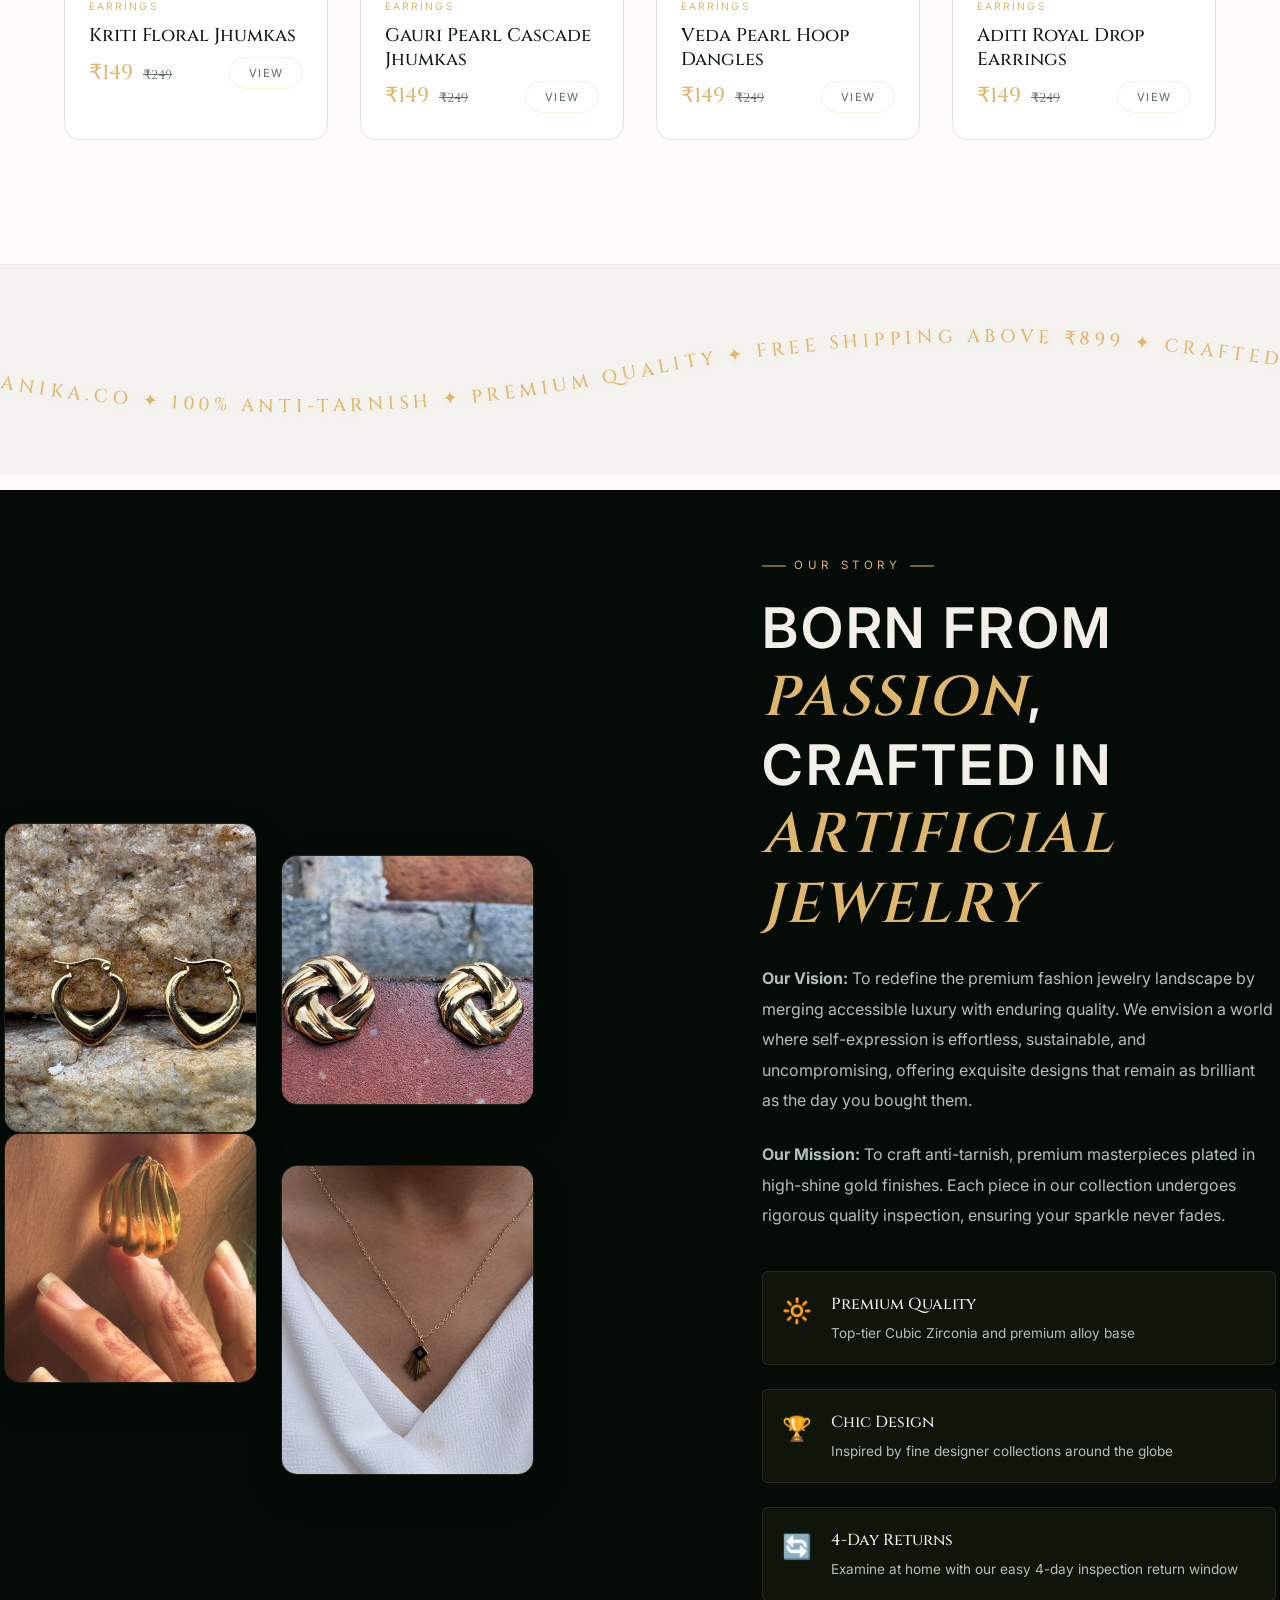
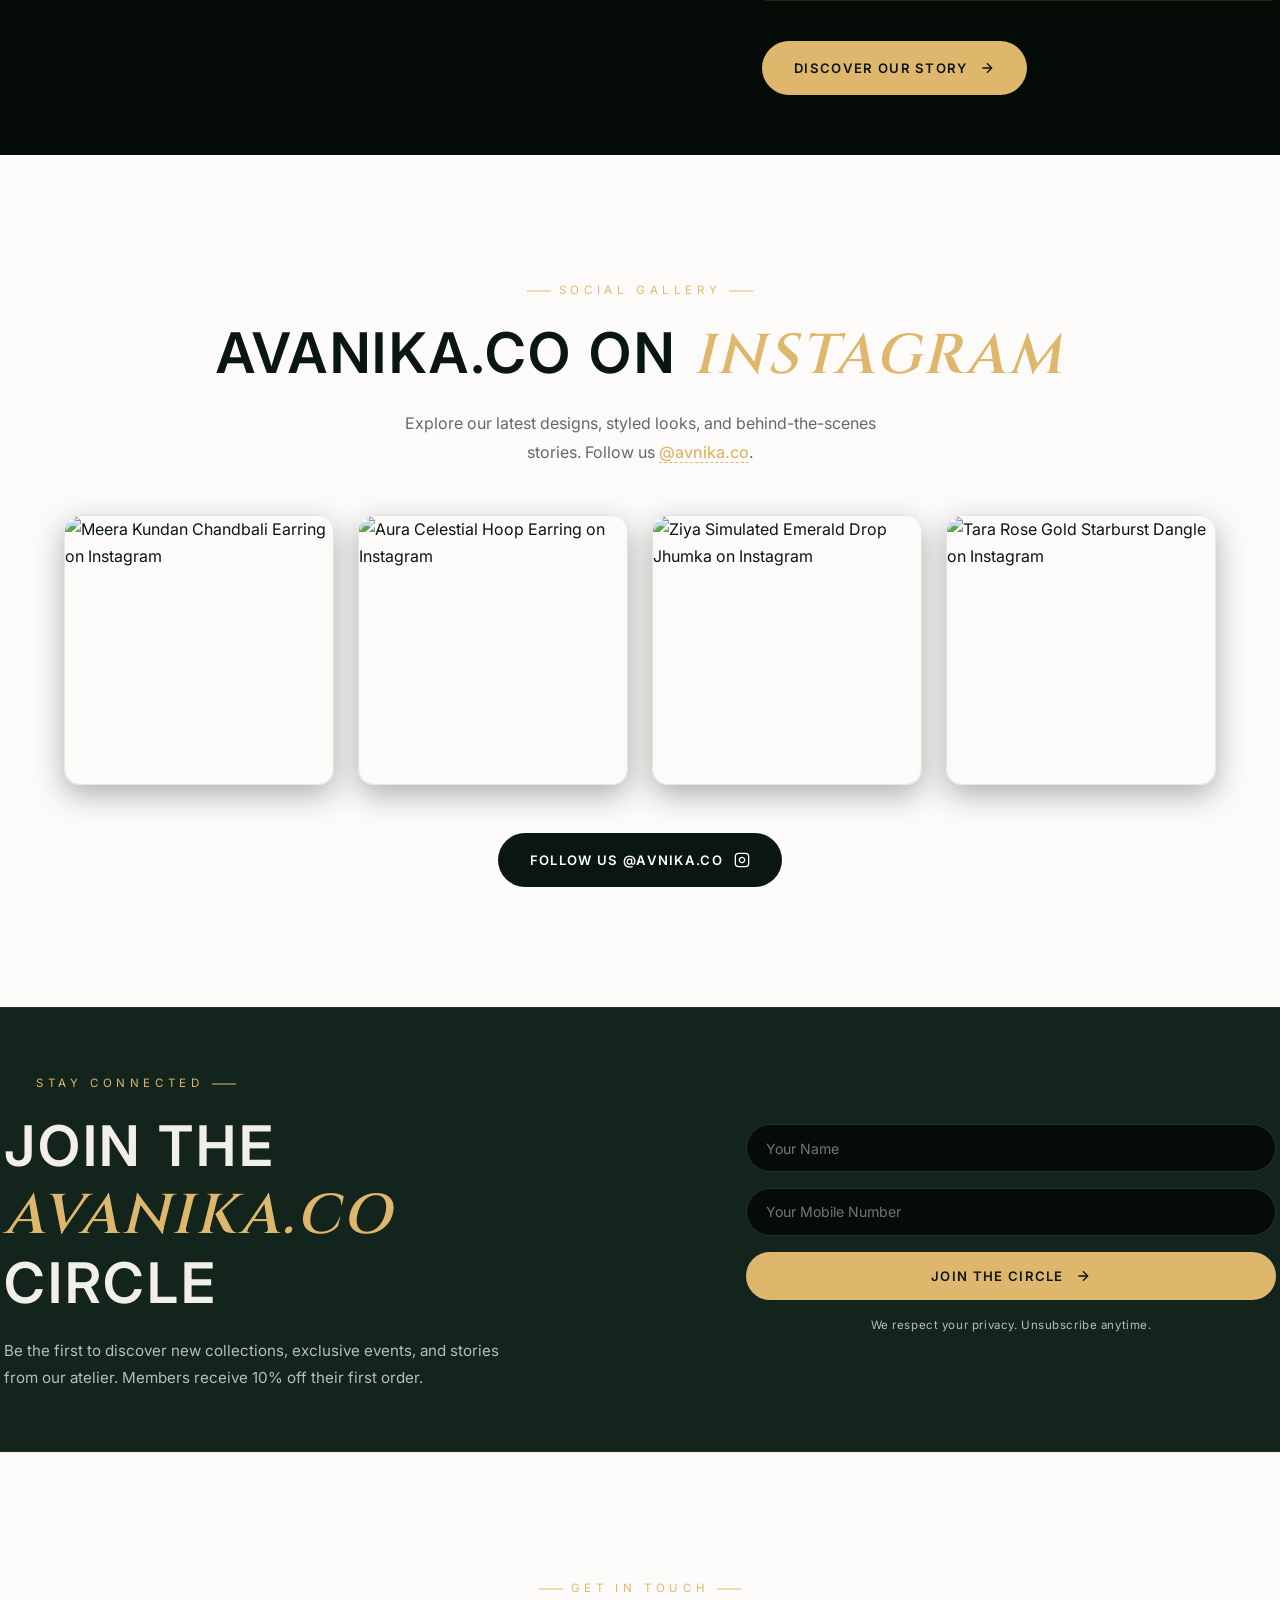
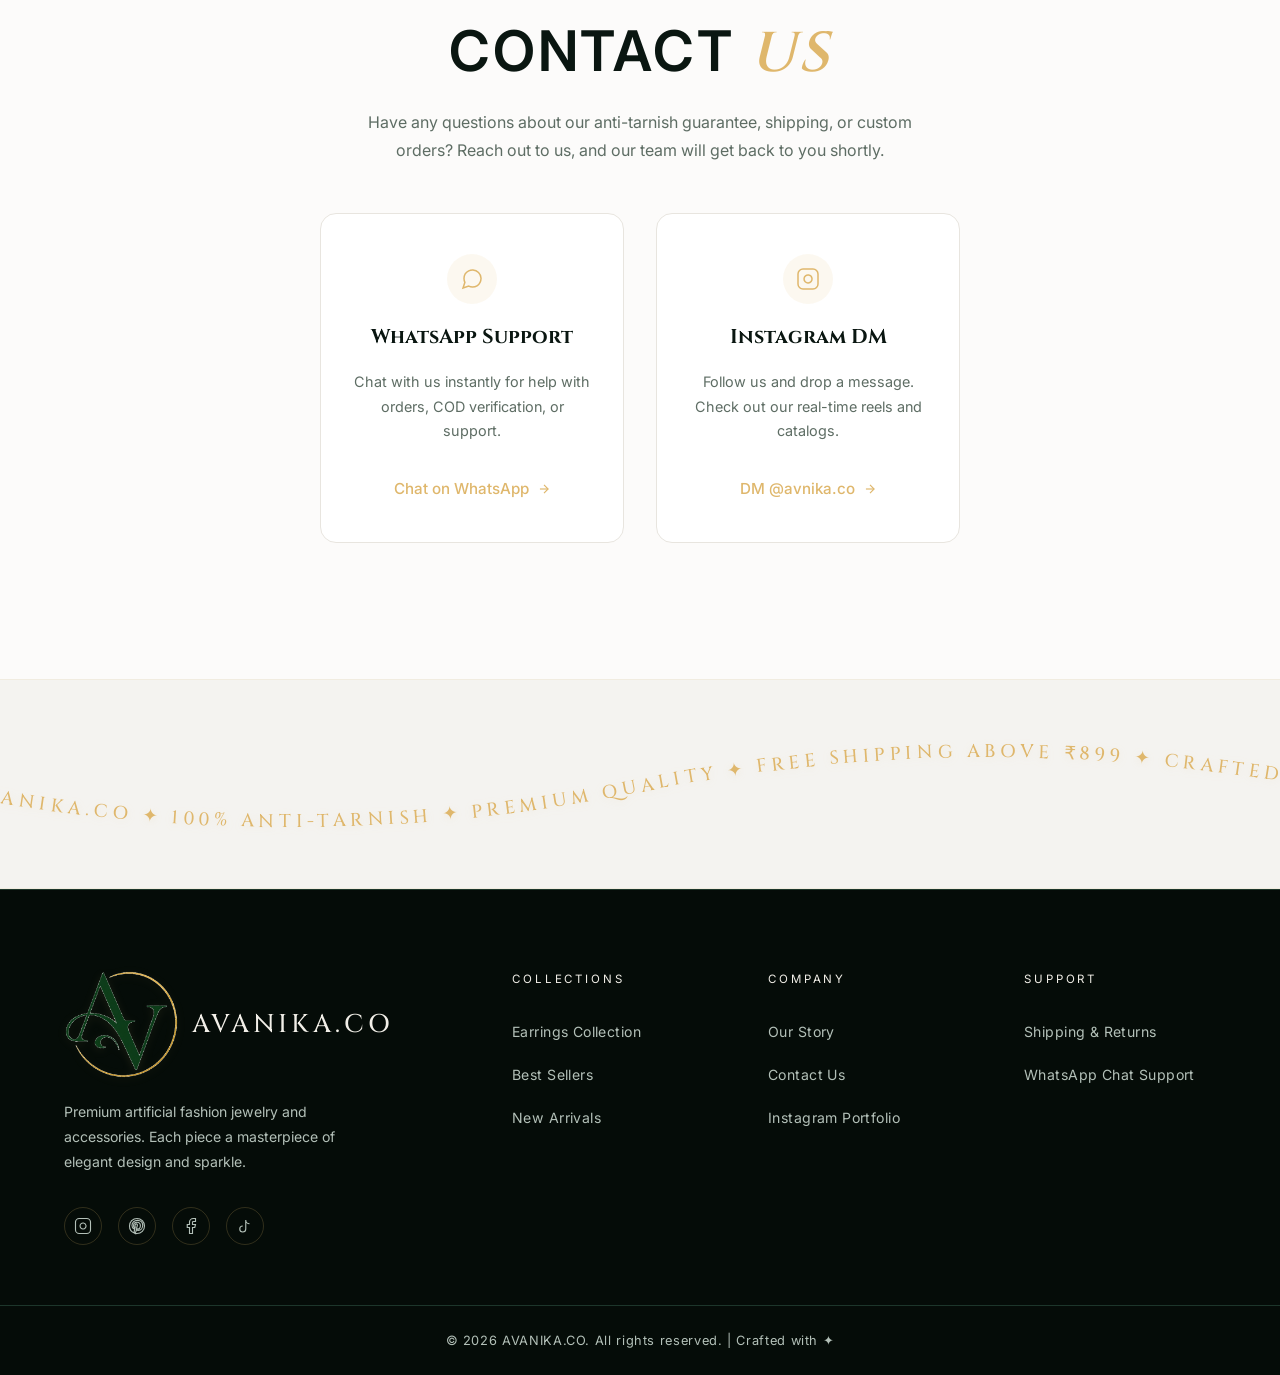
==== commit 3e358075: "fix: restore image gallery for sync database records and remove all review and rating elements" ====
--- a/index.html
+++ b/index.html
@@ -11,7 +11,7 @@
   <link rel="preconnect" href="https://fonts.googleapis.com" />
   <link rel="preconnect" href="https://fonts.gstatic.com" crossorigin />
   <link href="https://fonts.googleapis.com/css2?family=Cinzel:wght@400;500;600;700&family=Inter:wght@300;400;500;600;700&display=swap" rel="stylesheet" />
-  <link rel="stylesheet" href="style.css?v=8" />
+  <link rel="stylesheet" href="style.css?v=9" />
   <script type="application/ld+json">
   {
     "@context": "https://schema.org",
@@ -677,91 +677,7 @@
     </div>
   </section>
 
-  <!-- ===== TESTIMONIALS ===== -->
-  <section class="testimonials" id="testimonials">
-    <div class="testimonials-bg">
-      <img src="images/testimonial_bg.png" alt="Background" class="testi-bg-img" />
-      <div class="testi-overlay"></div>
-    </div>
-
-    <div class="section-container">
-      <div class="section-header">
-        <div class="section-tag reveal-up">Love Stories</div>
-        <h2 class="section-title reveal-up delay-1">What Our <em>Clients</em> Say</h2>
-      </div>
-
-      <div class="testimonials-slider" id="testiSlider">
-        <div class="testi-track" id="testiTrack">
-          <div class="testi-card">
-            <div class="testi-quote">❝</div>
-            <p class="testi-text">AVANIKA.CO's Aura Celestial Hoops were a gift from my husband on our anniversary. I get compliments everywhere I go — they are truly unlike anything I've ever worn. The quality is unbelievable.</p>
-            <div class="testi-author">
-              <div class="testi-avatar">S</div>
-              <div>
-                <span class="testi-name">Sophia Laurent</span>
-                <span class="testi-role">Verified Buyer · Paris, France</span>
-              </div>
-              <div class="testi-stars">★★★★★</div>
-            </div>
-          </div>
-
-          <div class="testi-card">
-            <div class="testi-quote">❝</div>
-            <p class="testi-text">I ordered the Lumina Premium CZ Solitaire Studs as a gift and she cried with joy. The packaging alone felt like opening a treasure chest. AVANIKA.CO is magic.</p>
-            <div class="testi-author">
-              <div class="testi-avatar">A</div>
-              <div>
-                <span class="testi-name">Amara Osei</span>
-                <span class="testi-role">Verified Buyer · London, UK</span>
-              </div>
-              <div class="testi-stars">★★★★★</div>
-            </div>
-          </div>
-
-          <div class="testi-card">
-            <div class="testi-quote">❝</div>
-            <p class="testi-text">The pearl drop earrings are my most prized possession. The craftsmanship is extraordinary — you can truly feel the love put into each piece. I'll be a AVANIKA.CO customer forever.</p>
-            <div class="testi-author">
-              <div class="testi-avatar">M</div>
-              <div>
-                <span class="testi-name">Mia Chen</span>
-                <span class="testi-role">Verified Buyer · New York, USA</span>
-              </div>
-              <div class="testi-stars">★★★★★</div>
-            </div>
-          </div>
-
-          <div class="testi-card">
-            <div class="testi-quote">❝</div>
-            <p class="testi-text">Buying AVANIKA.CO jewelry felt like a ceremony. The attention to detail, the customer service, the unboxing — everything is elevated to a luxury experience I'll never forget.</p>
-            <div class="testi-author">
-              <div class="testi-avatar">R</div>
-              <div>
-                <span class="testi-name">Riya Sharma</span>
-                <span class="testi-role">Verified Buyer · Mumbai, India</span>
-              </div>
-              <div class="testi-stars">★★★★★</div>
-            </div>
-          </div>
-        </div>
-
-        <div class="testi-controls">
-          <button class="testi-btn" id="testiPrev" aria-label="Previous">
-            <svg width="20" height="20" viewBox="0 0 24 24" fill="none" stroke="currentColor" stroke-width="2"><polyline points="15 18 9 12 15 6"/></svg>
-          </button>
-          <div class="testi-dots" id="testiDots">
-            <button class="testi-dot active"></button>
-            <button class="testi-dot"></button>
-            <button class="testi-dot"></button>
-            <button class="testi-dot"></button>
-          </div>
-          <button class="testi-btn" id="testiNext" aria-label="Next">
-            <svg width="20" height="20" viewBox="0 0 24 24" fill="none" stroke="currentColor" stroke-width="2"><polyline points="9 18 15 12 9 6"/></svg>
-          </button>
-        </div>
-      </div>
-    </div>
-  </section>
+  <!-- Testimonials section removed -->
 
   <!-- ===== INSTAGRAM SECTION ===== -->
   <section class="instagram" id="instagram">
--- a/style.css
+++ b/style.css
@@ -4979,3 +4979,14 @@
     display: block;
   }
 }
+
+/* Hide all stars, ratings and reviews */
+.product-rating, 
+.qv-rating, 
+.stars, 
+.rating-count, 
+.testi-stars, 
+.reviews-section, 
+.write-review-btn {
+  display: none !important;
+}
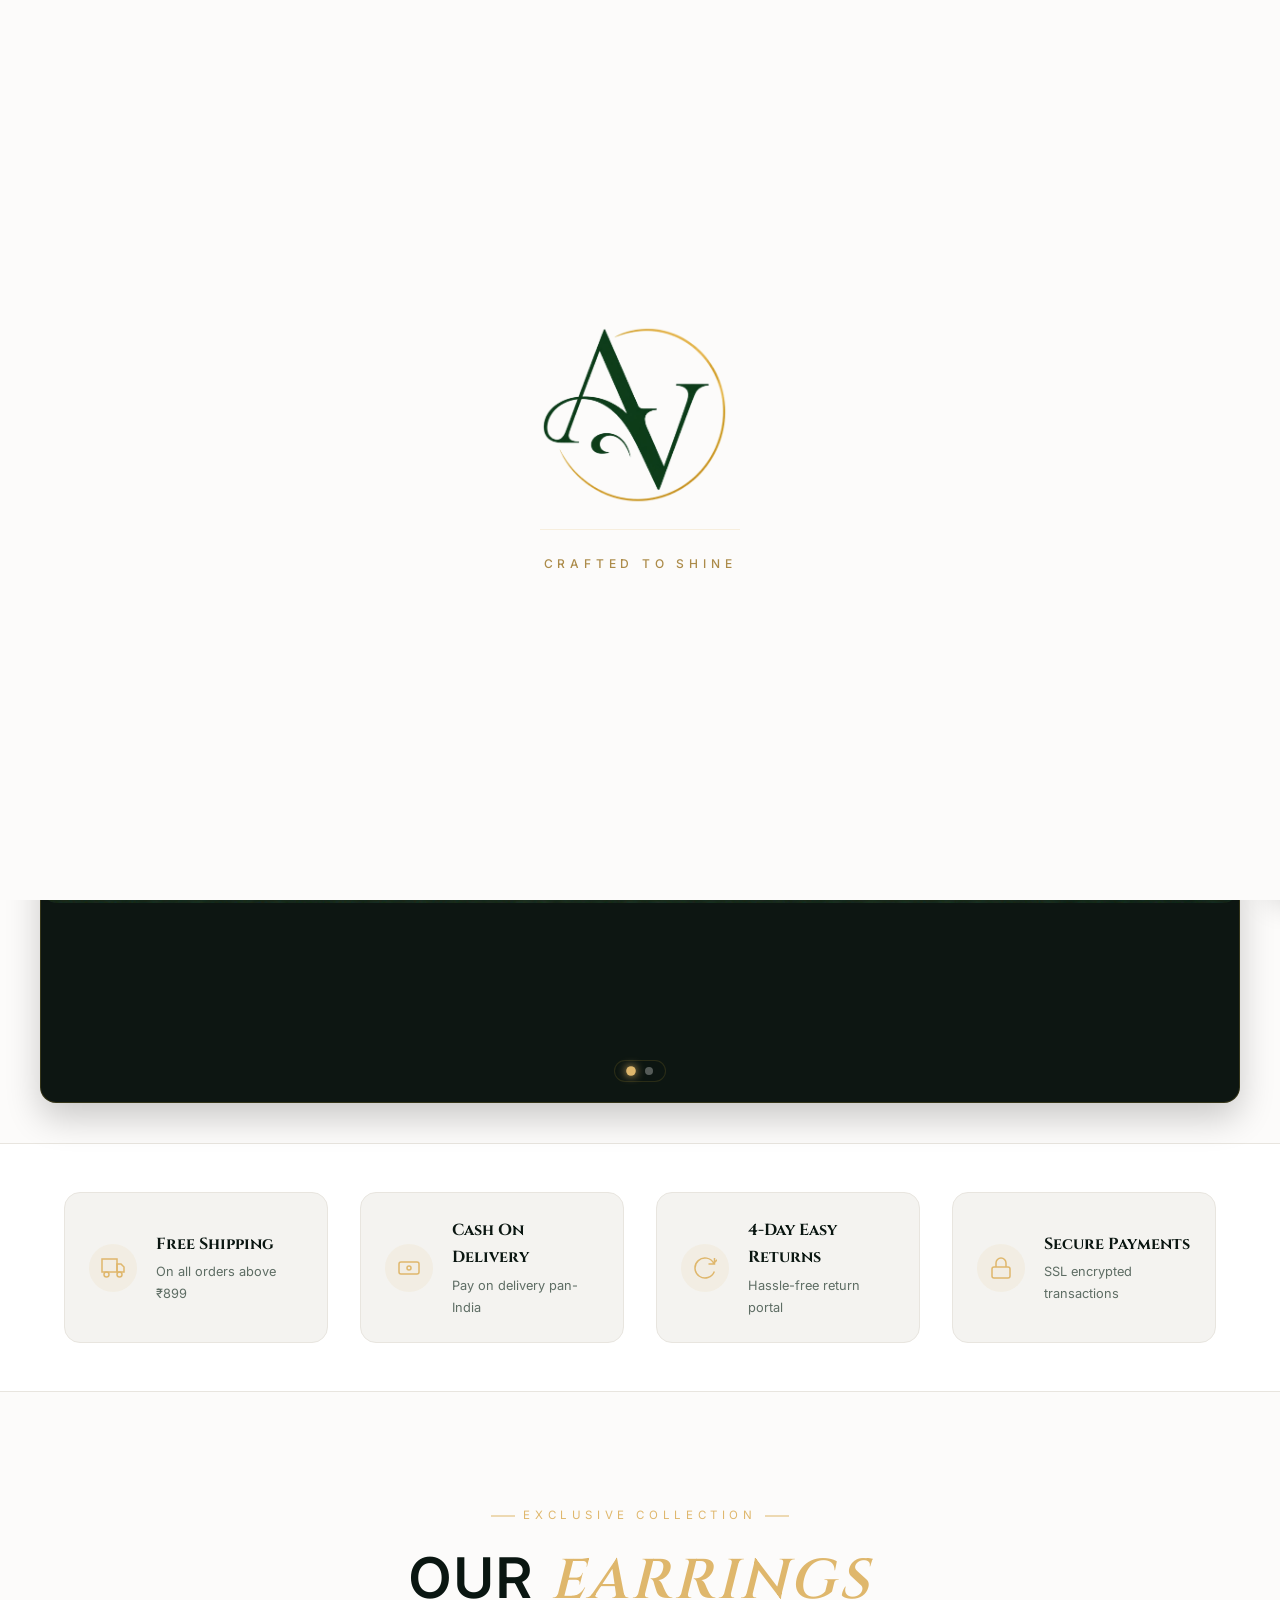
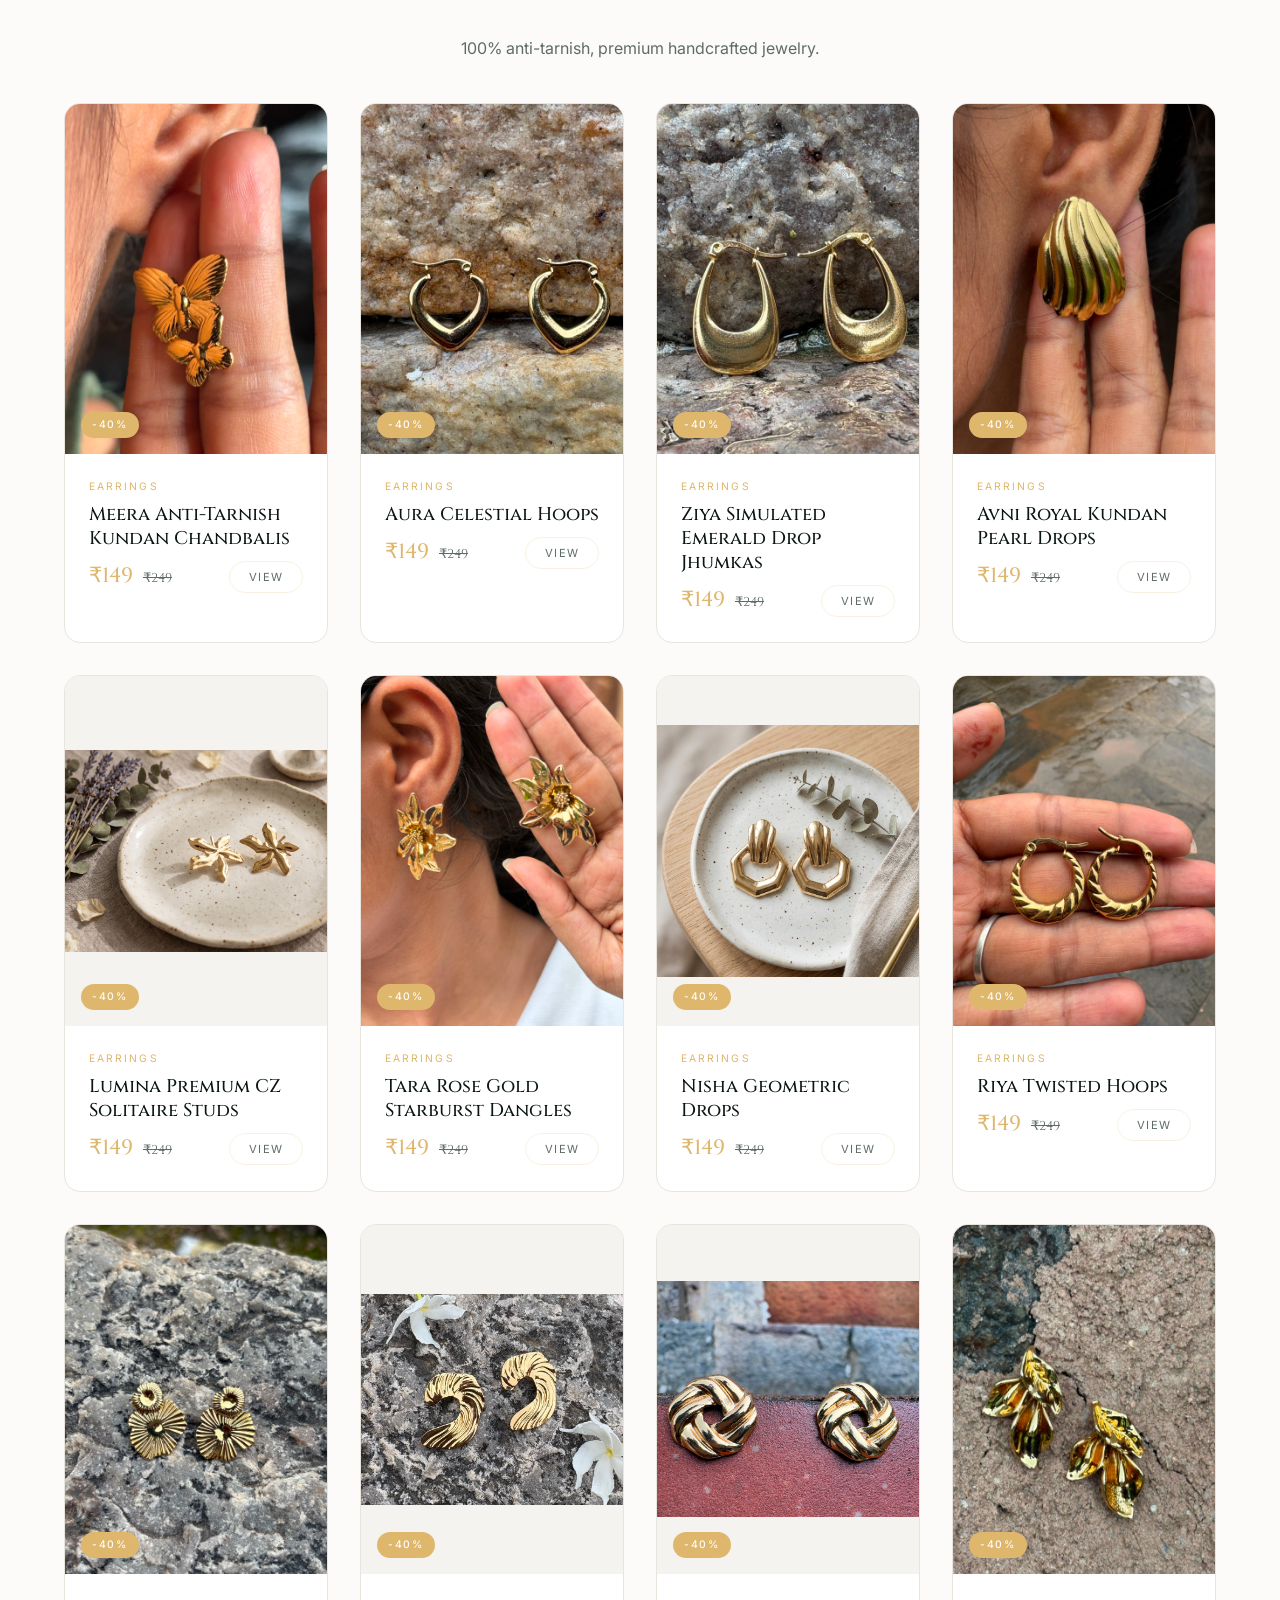
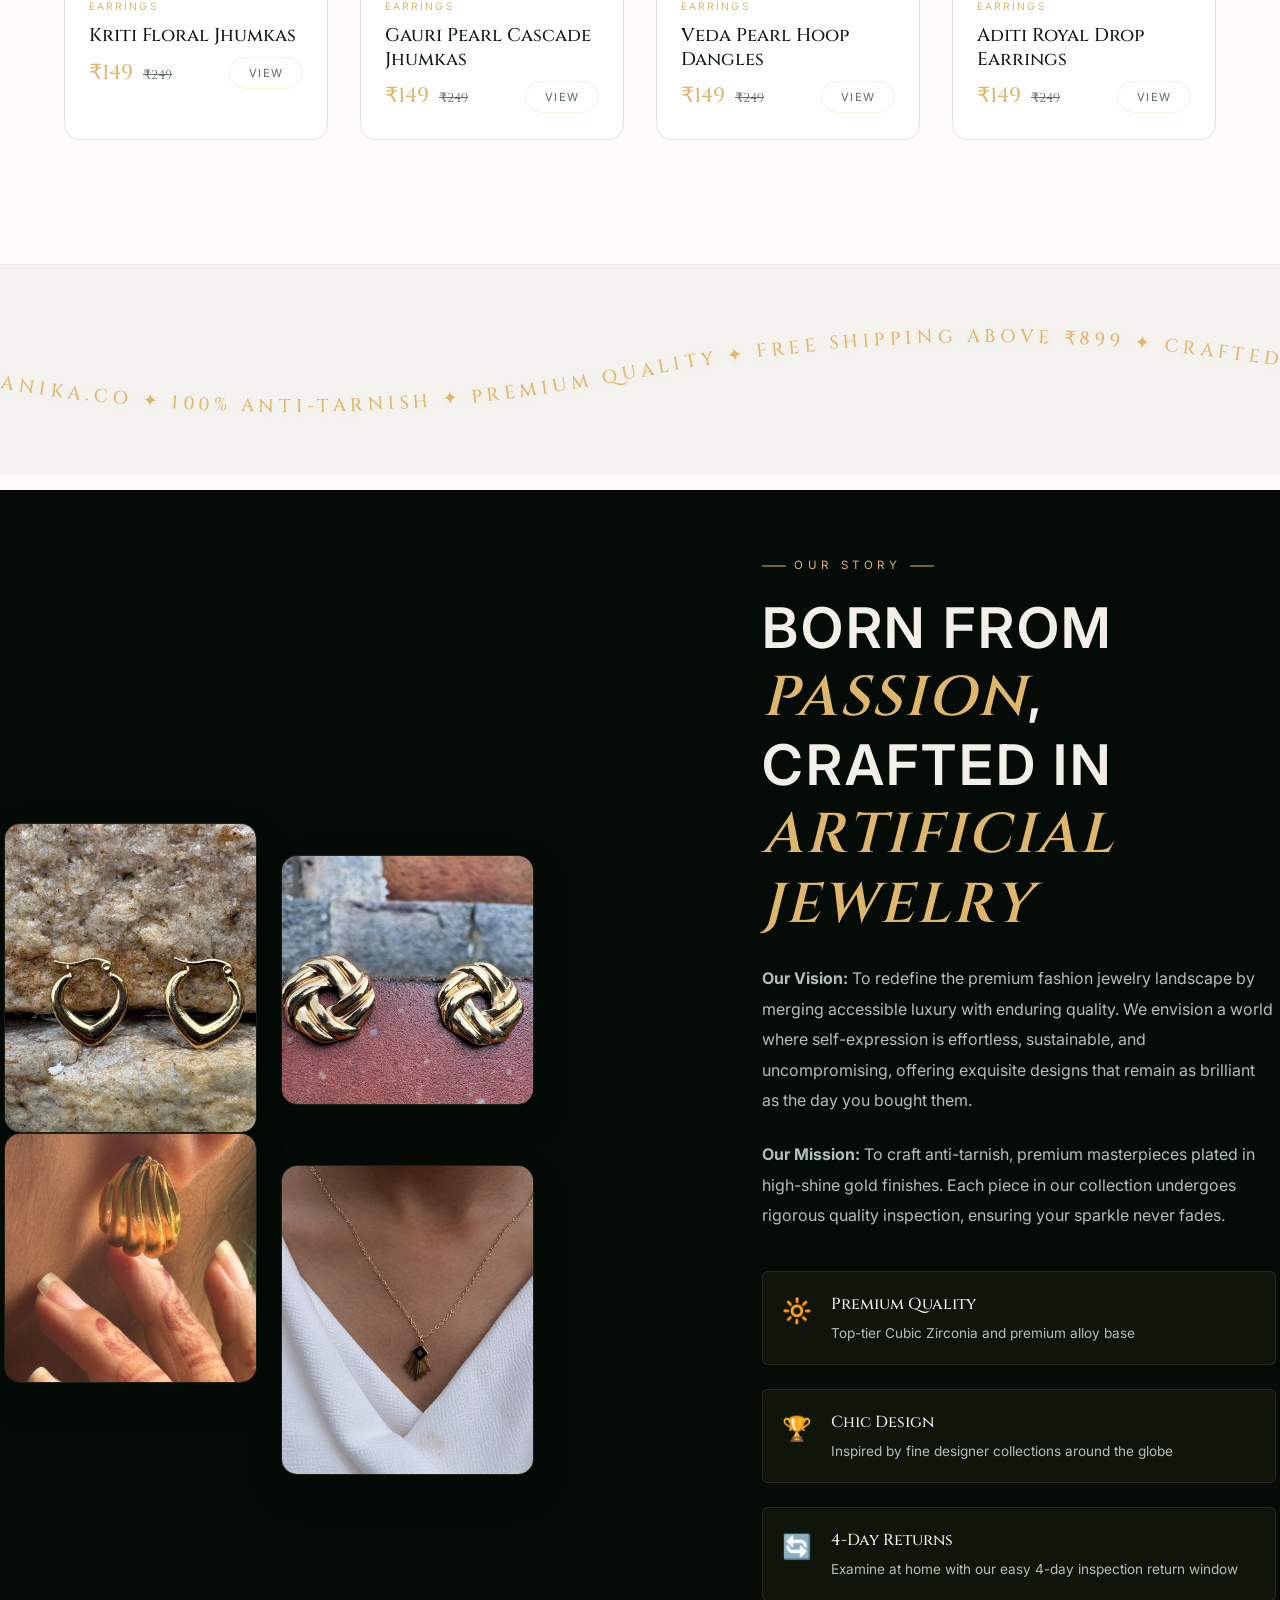
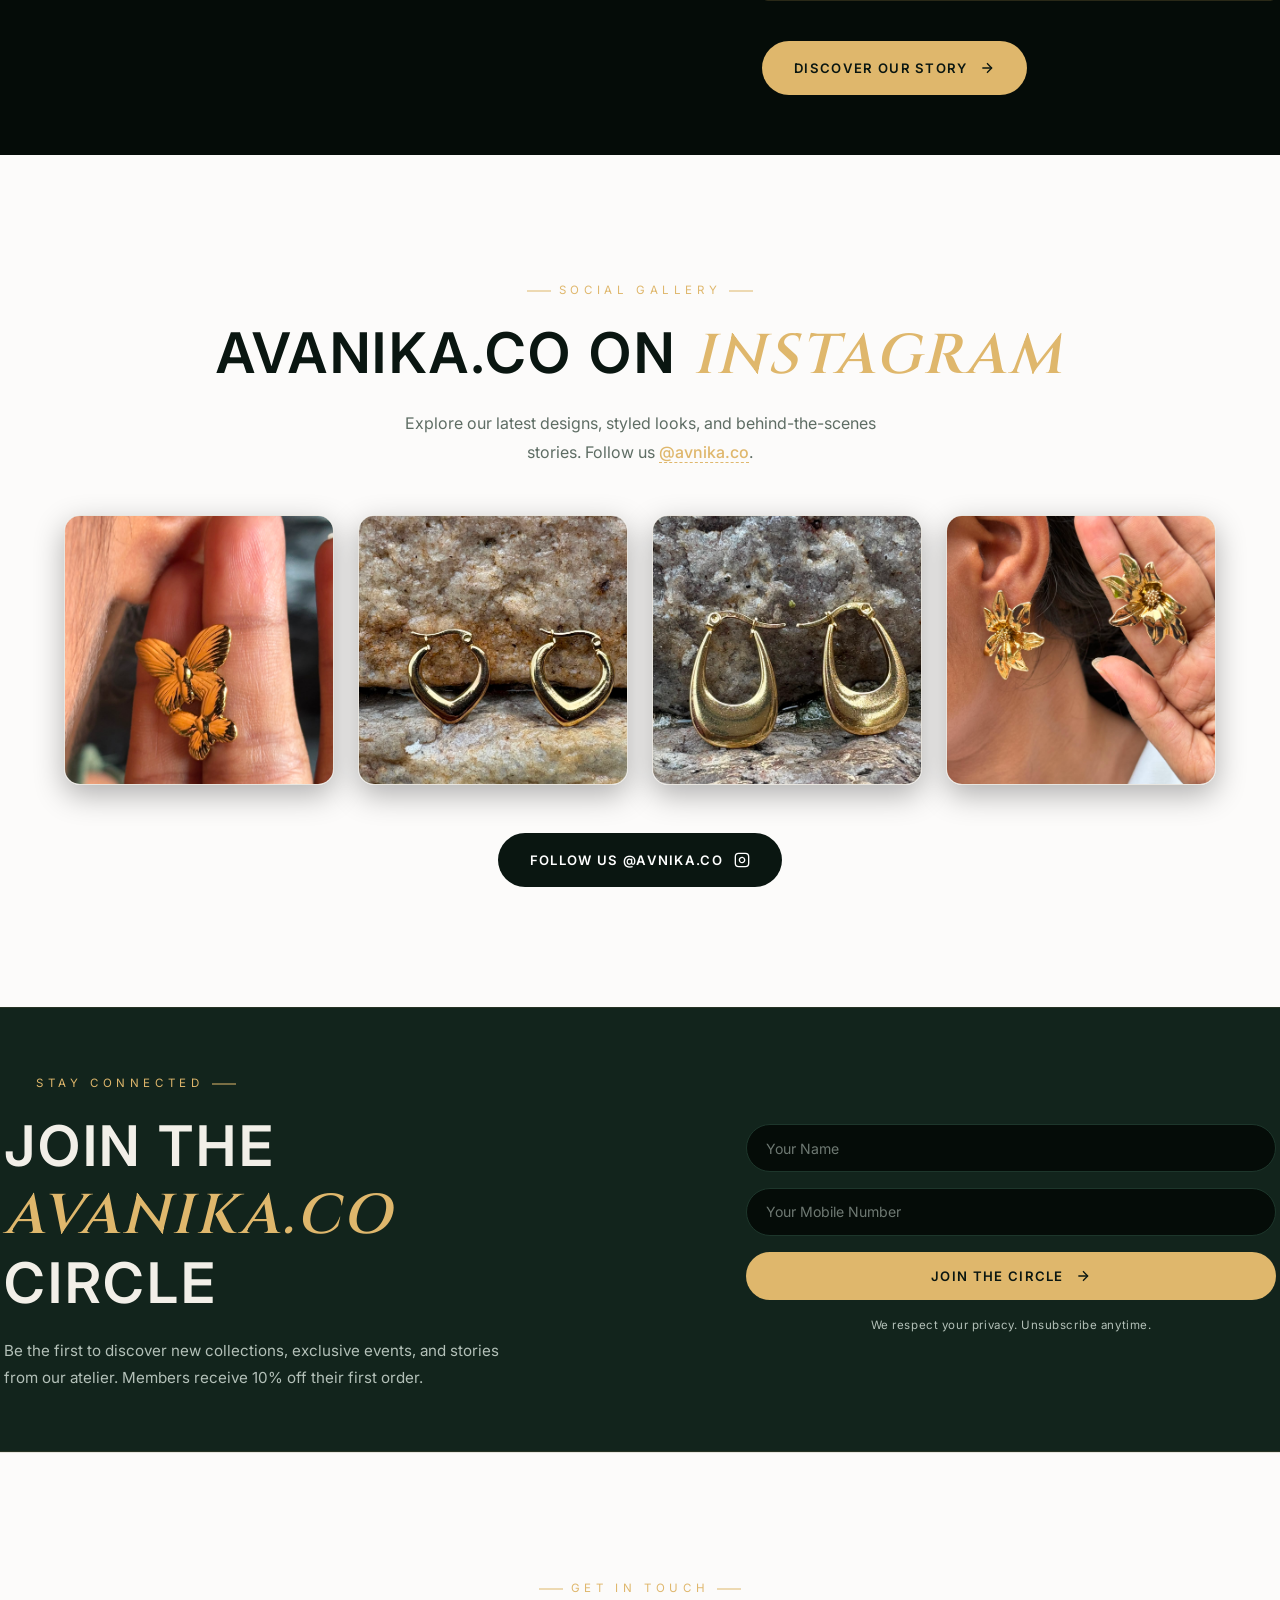
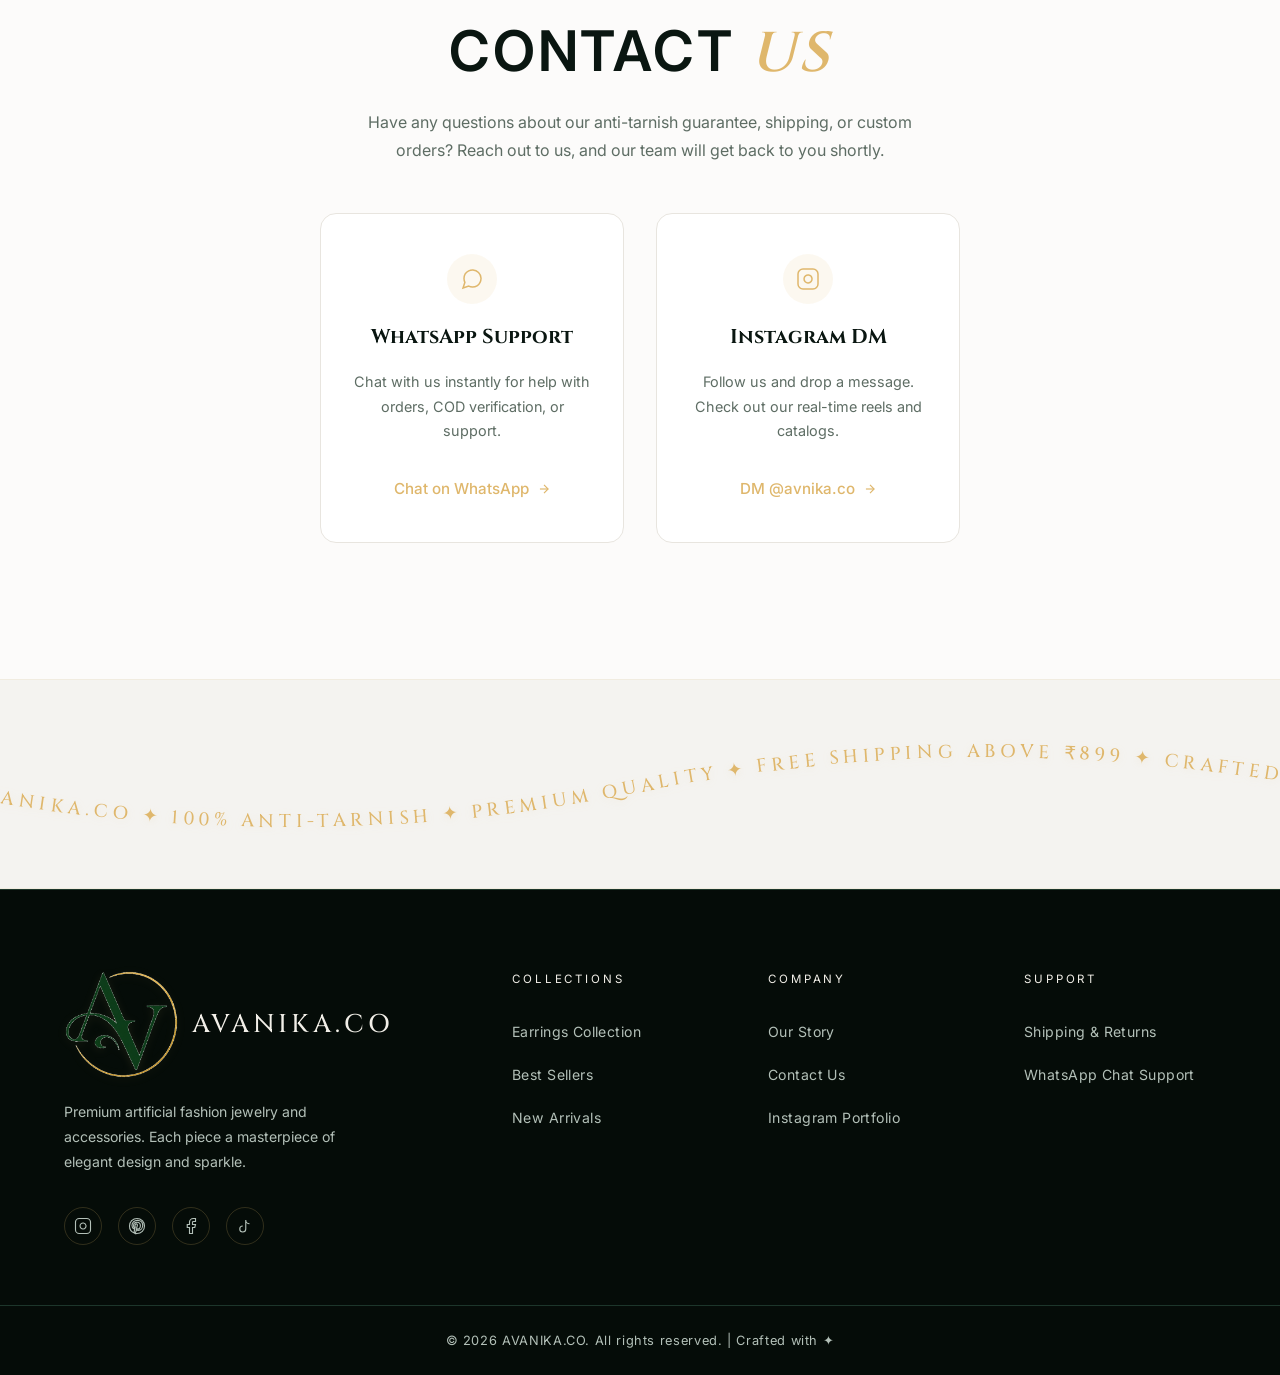
==== commit 86fd2f49: "fix: update image references in instagram section to active slugified filenames" ====
--- a/index.html
+++ b/index.html
@@ -690,7 +690,7 @@
 
       <div class="instagram-grid reveal-up delay-3">
         <a href="https://www.instagram.com/avnika.co?igsh=dWdoZHZ0a3UxMzZh&utm_source=qr" target="_blank" class="instagram-card">
-          <img src="images/earrings/1/WhatsApp Image 2026-06-11 at 9.13.35 PM.jpeg" alt="Meera Kundan Chandbali Earring on Instagram" class="instagram-img" />
+          <img src="images/earrings/1/meera_1.jpeg" alt="Meera Kundan Chandbali Earring on Instagram" class="instagram-img" />
           <div class="instagram-overlay">
             <div class="instagram-meta">
               <span class="instagram-icon">
@@ -703,7 +703,7 @@
         </a>
 
         <a href="https://www.instagram.com/avnika.co?igsh=dWdoZHZ0a3UxMzZh&utm_source=qr" target="_blank" class="instagram-card">
-          <img src="images/earrings/2/WhatsApp Image 2026-06-12 at 10.42.03 AM.jpeg" alt="Aura Celestial Hoop Earring on Instagram" class="instagram-img" />
+          <img src="images/earrings/2/aura_1.jpeg" alt="Aura Celestial Hoop Earring on Instagram" class="instagram-img" />
           <div class="instagram-overlay">
             <div class="instagram-meta">
               <span class="instagram-icon">
@@ -716,7 +716,7 @@
         </a>
 
         <a href="https://www.instagram.com/avnika.co?igsh=dWdoZHZ0a3UxMzZh&utm_source=qr" target="_blank" class="instagram-card">
-          <img src="images/earrings/3/WhatsApp Image 2026-06-12 at 10.52.55 AM.jpeg" alt="Ziya Simulated Emerald Drop Jhumka on Instagram" class="instagram-img" />
+          <img src="images/earrings/3/ziya_1.jpeg" alt="Ziya Simulated Emerald Drop Jhumka on Instagram" class="instagram-img" />
           <div class="instagram-overlay">
             <div class="instagram-meta">
               <span class="instagram-icon">
@@ -729,7 +729,7 @@
         </a>
 
         <a href="https://www.instagram.com/avnika.co?igsh=dWdoZHZ0a3UxMzZh&utm_source=qr" target="_blank" class="instagram-card">
-          <img src="images/earrings/6/WhatsApp Image 2026-06-12 at 3.18.11 PM.jpeg" alt="Tara Rose Gold Starburst Dangle on Instagram" class="instagram-img" />
+          <img src="images/earrings/6/tara_1.jpeg" alt="Tara Rose Gold Starburst Dangle on Instagram" class="instagram-img" />
           <div class="instagram-overlay">
             <div class="instagram-meta">
               <span class="instagram-icon">
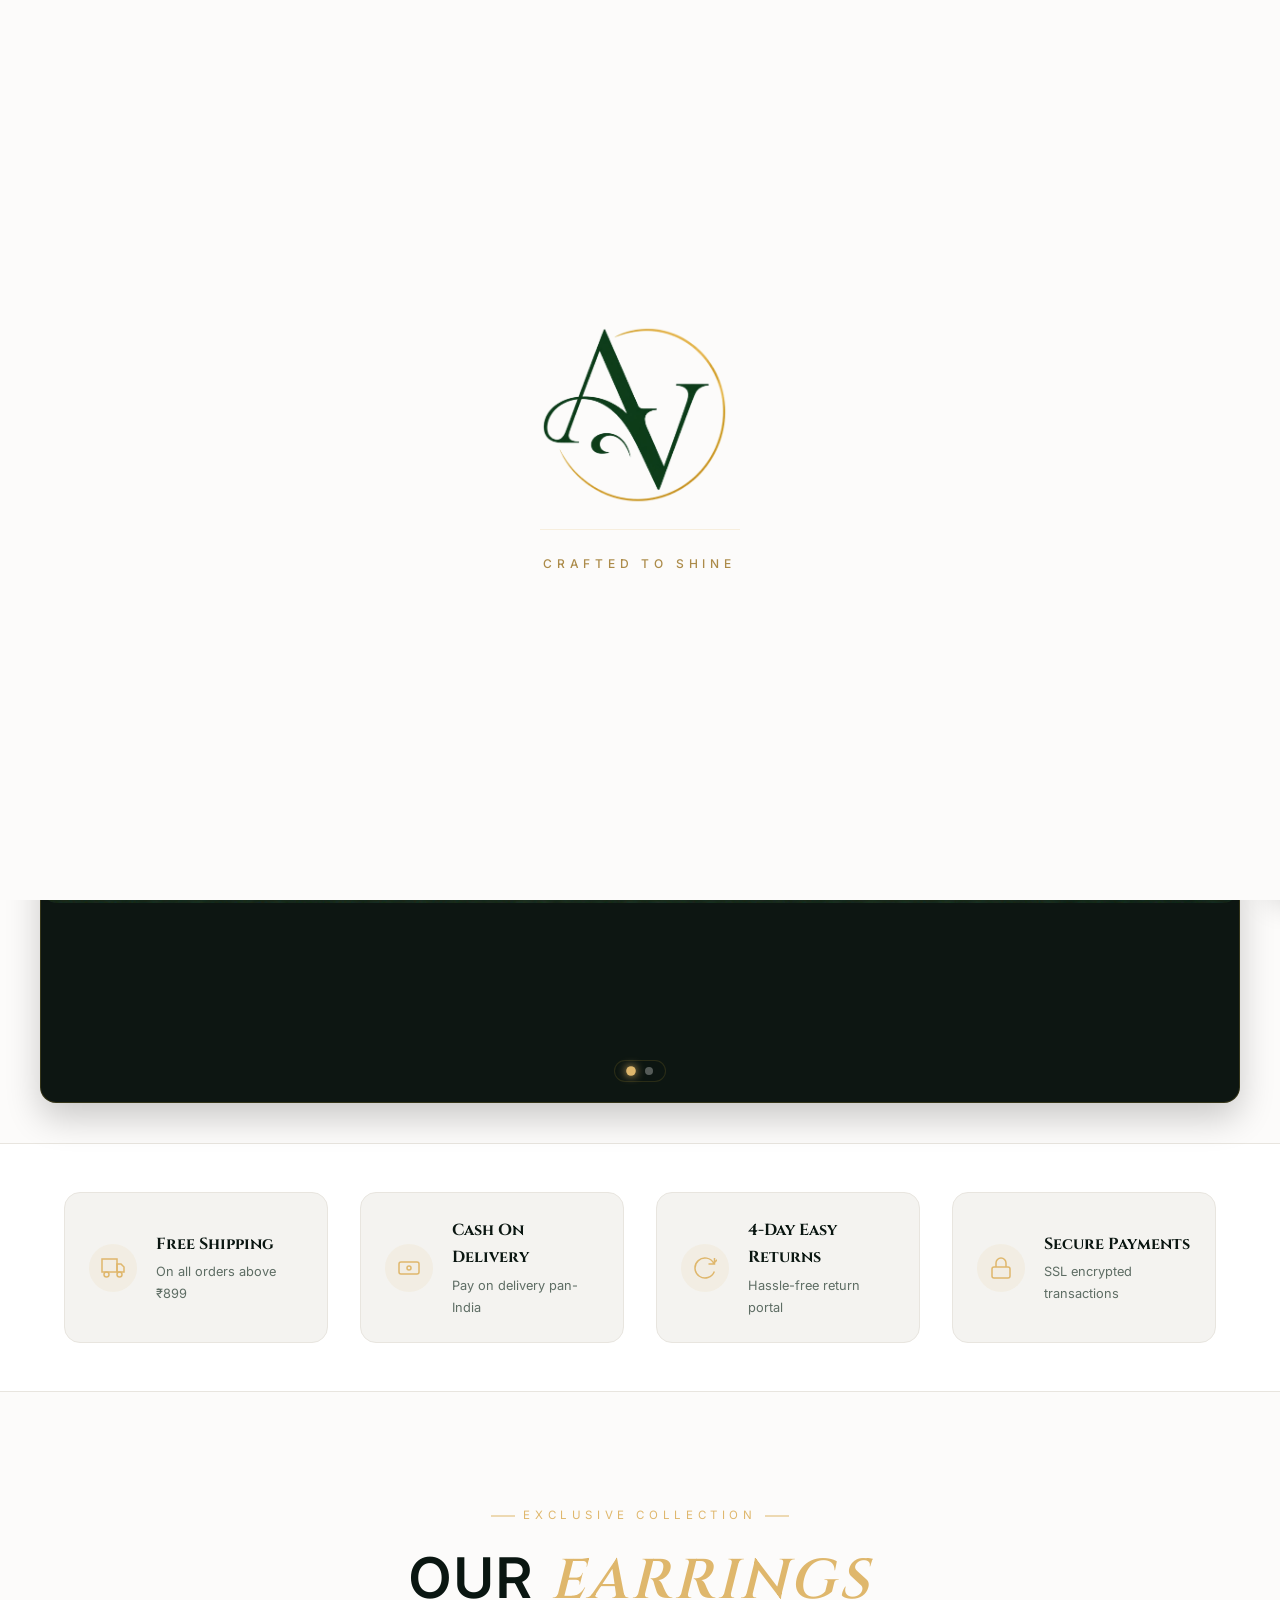
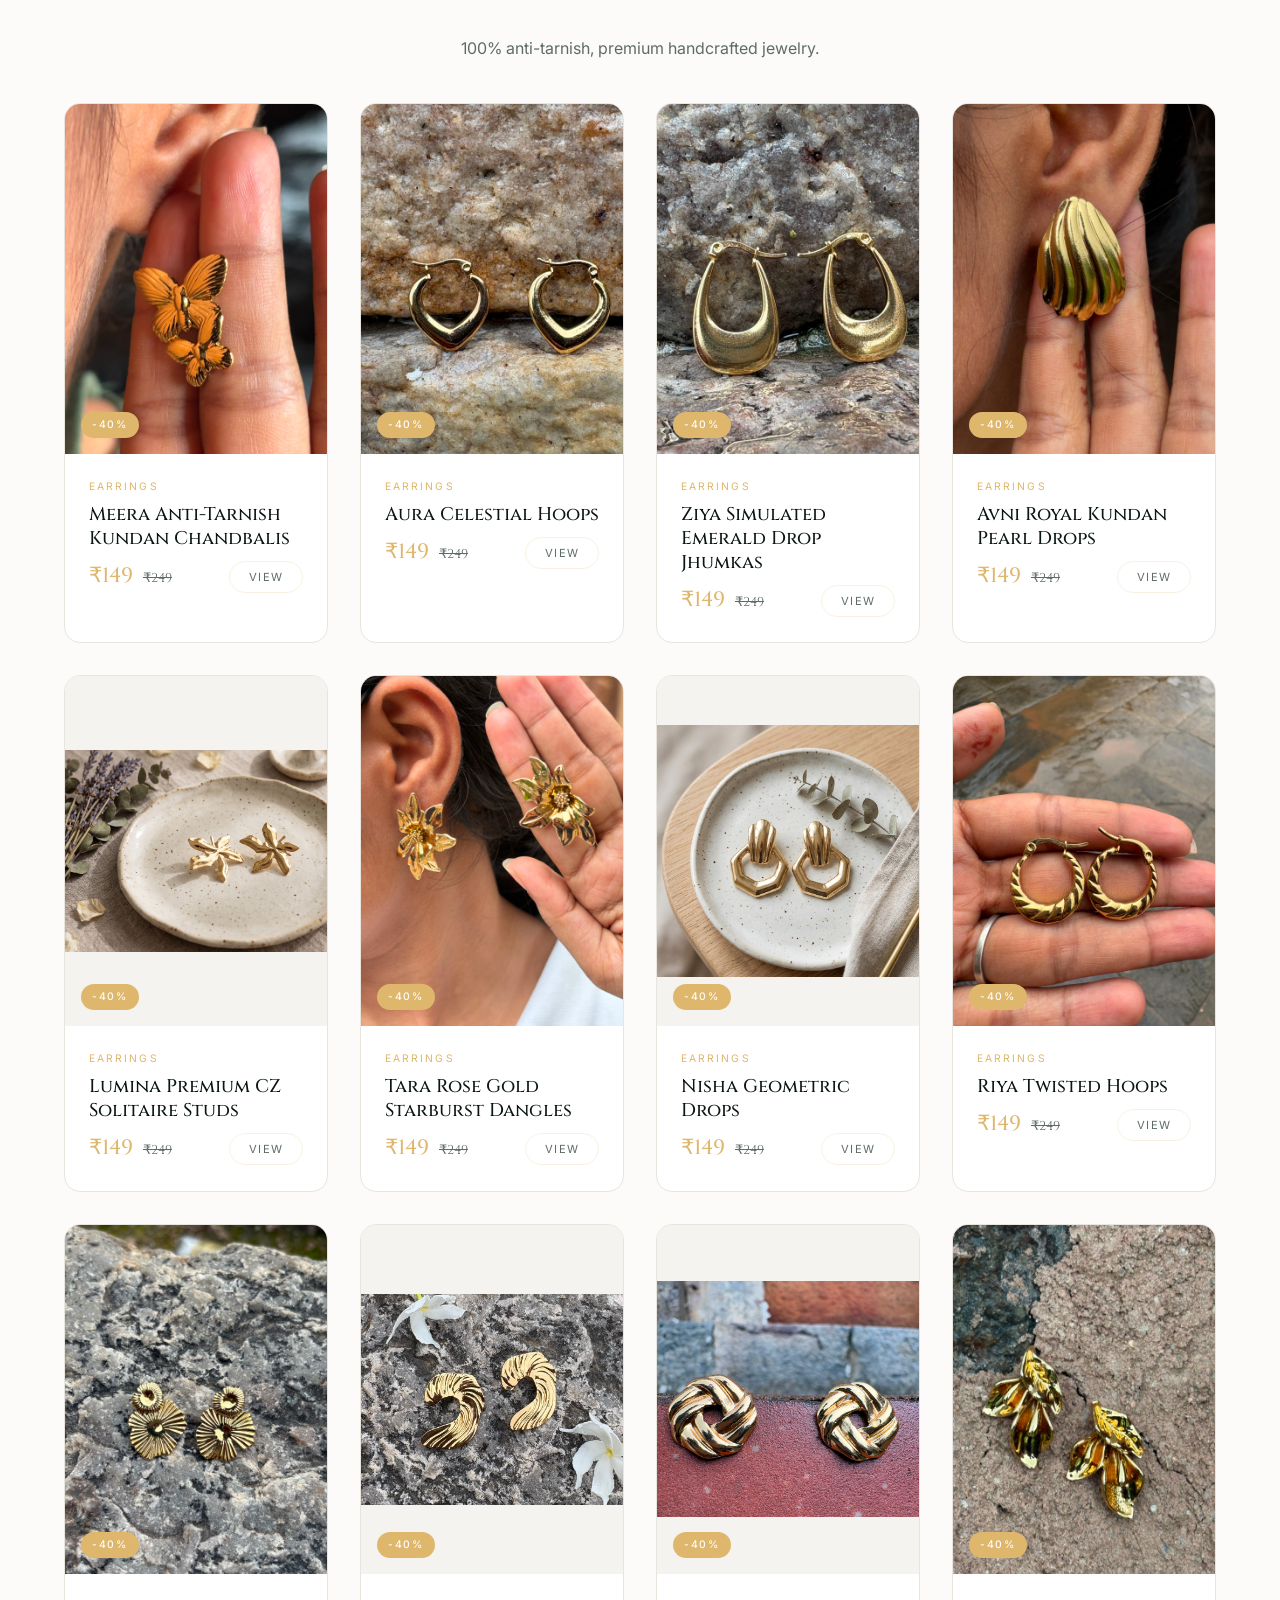
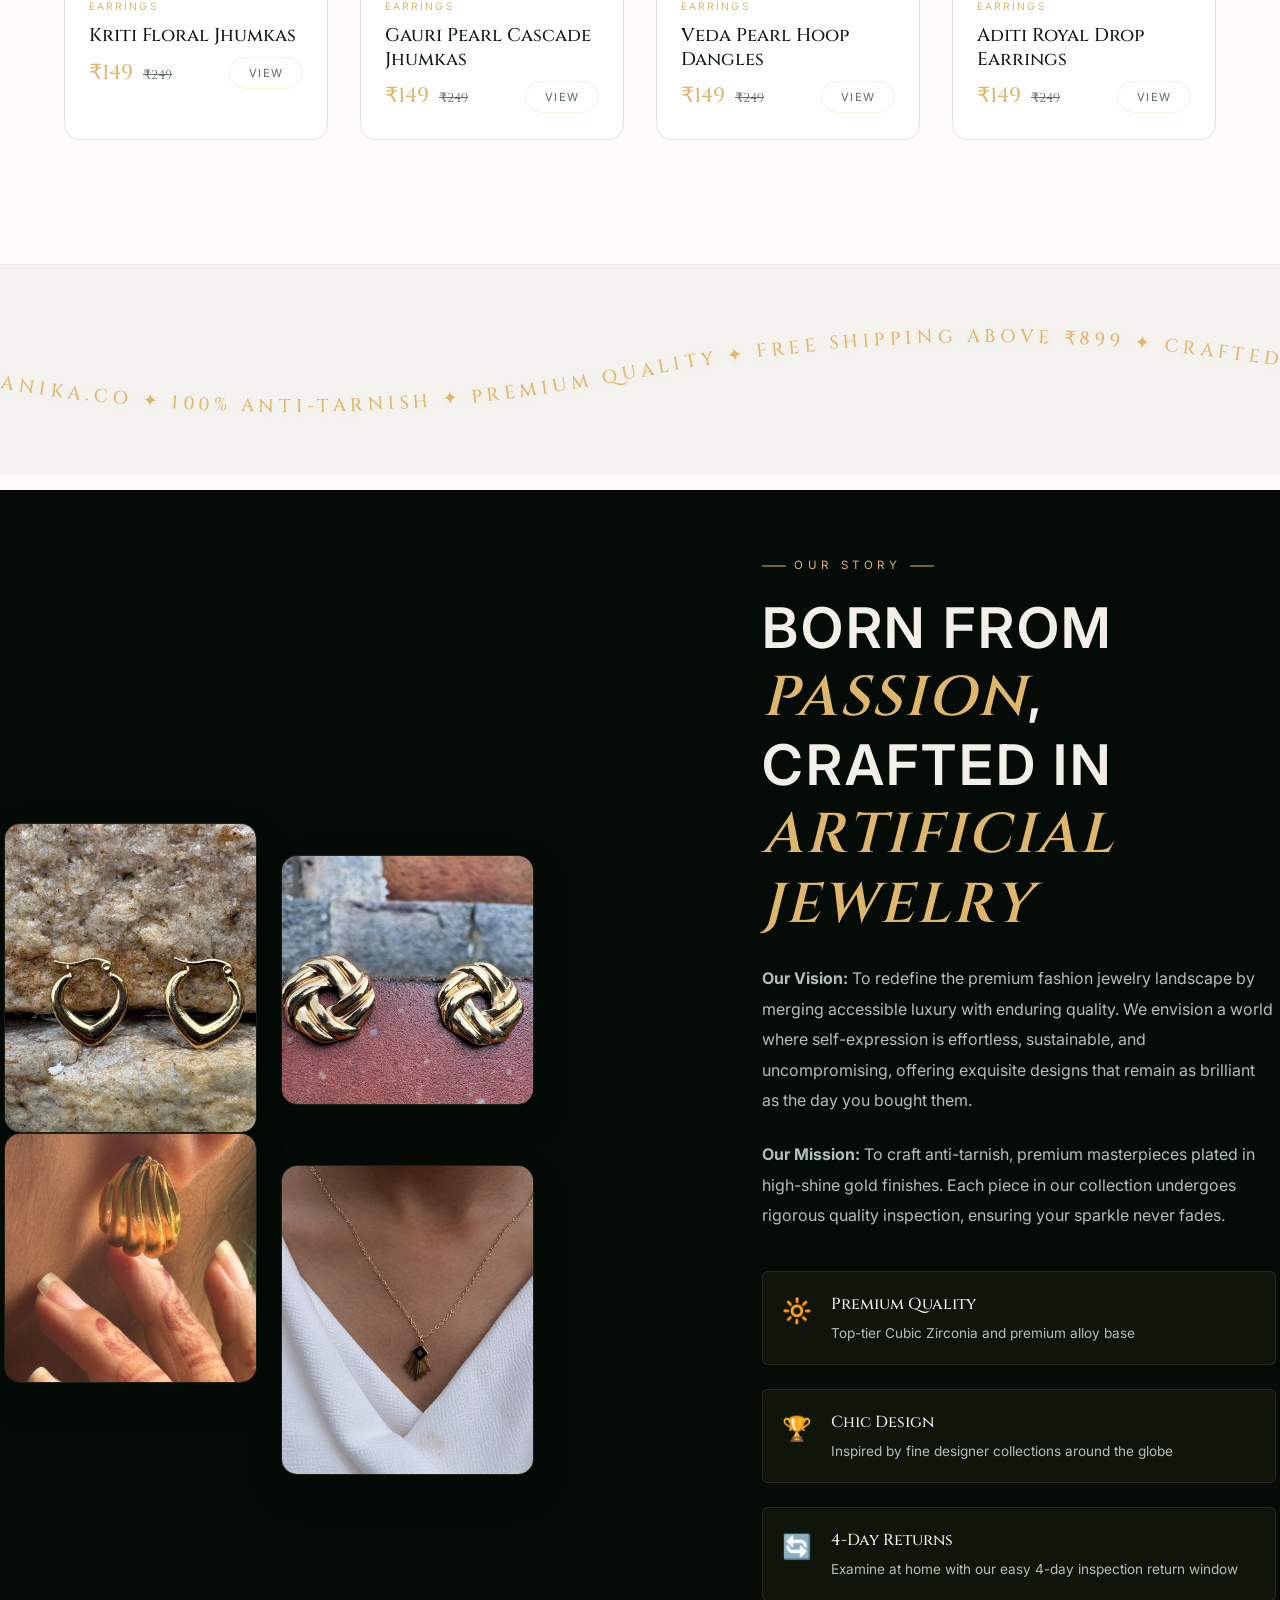
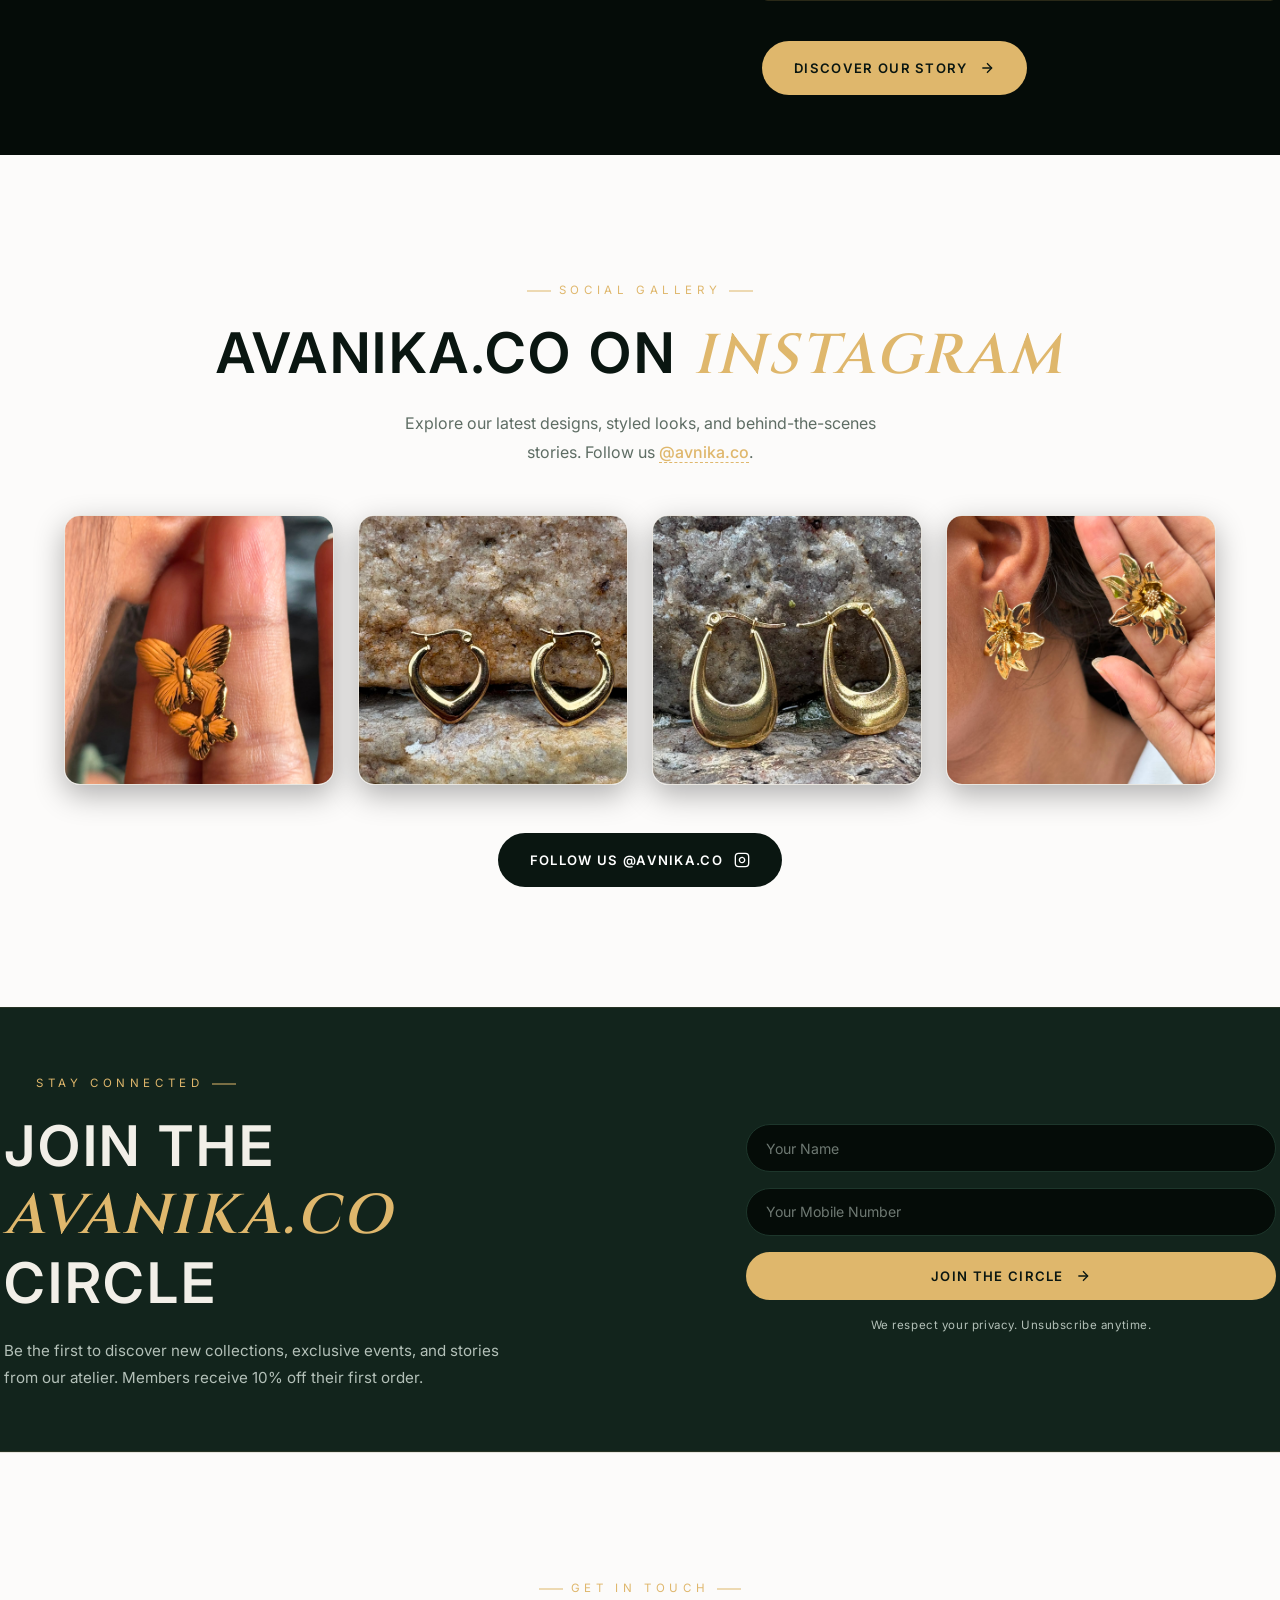
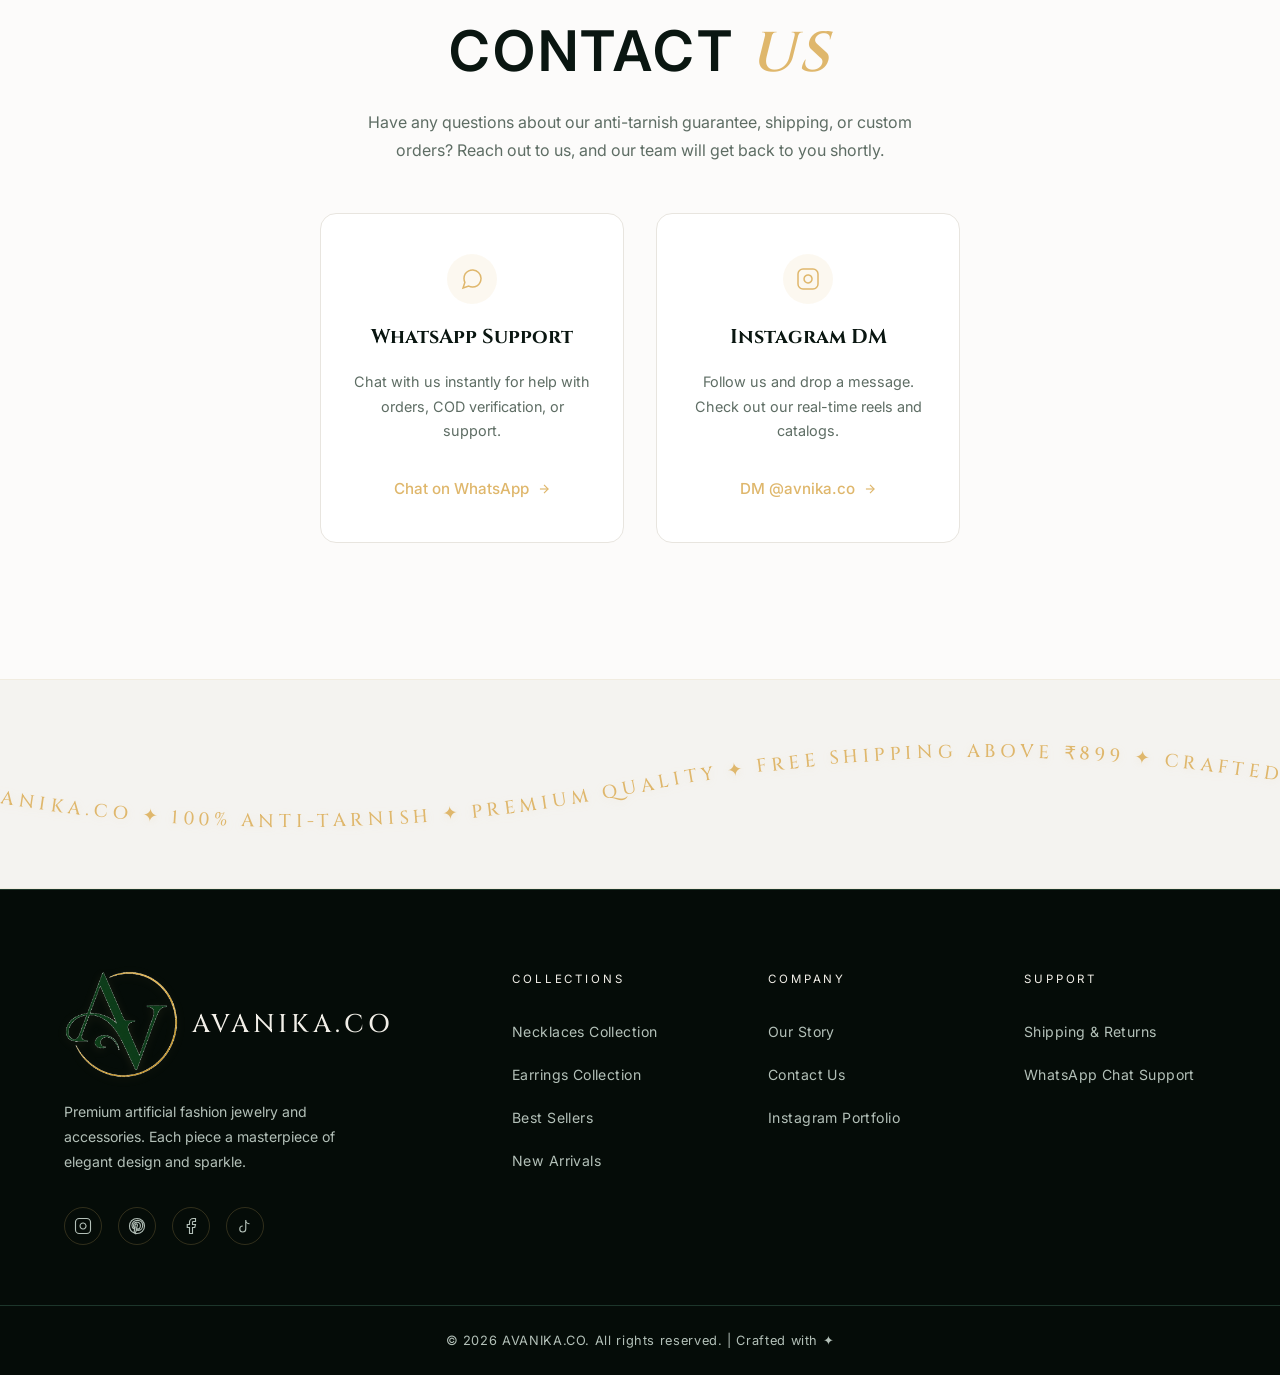
==== commit 0fb4bc0b: "feat: integrate Necklaces collection on storefront and catalog" ====
--- a/index.html
+++ b/index.html
@@ -115,7 +115,7 @@
   <!-- ===== NAV ===== -->
   <nav class="navbar" id="navbar">
     <div class="announcement-bar">
-      For COD Orders Connect on Instagram <a href="https://www.instagram.com/avnika.co?igsh=dWdoZHZ0a3UxMzZh&utm_source=qr" target="_blank" style="color: #ffffff; text-decoration: underline;">@avnika.co</a>
+      ✨ Free Shipping on orders above ₹899 | Cash on Delivery (COD) Available!
     </div>
     <div class="nav-container">
       <a href="#" class="nav-logo" style="display: flex; align-items: center; gap: 0.8rem; text-decoration: none;">
@@ -854,6 +854,7 @@
       <div class="footer-links-group">
         <h4 class="footer-heading">Collections</h4>
         <ul>
+          <li><a href="collection.html?category=Necklaces">Necklaces Collection</a></li>
           <li><a href="collection.html">Earrings Collection</a></li>
           <li><a href="#earringsGrid">Best Sellers</a></li>
           <li><a href="#earringsGrid">New Arrivals</a></li>
